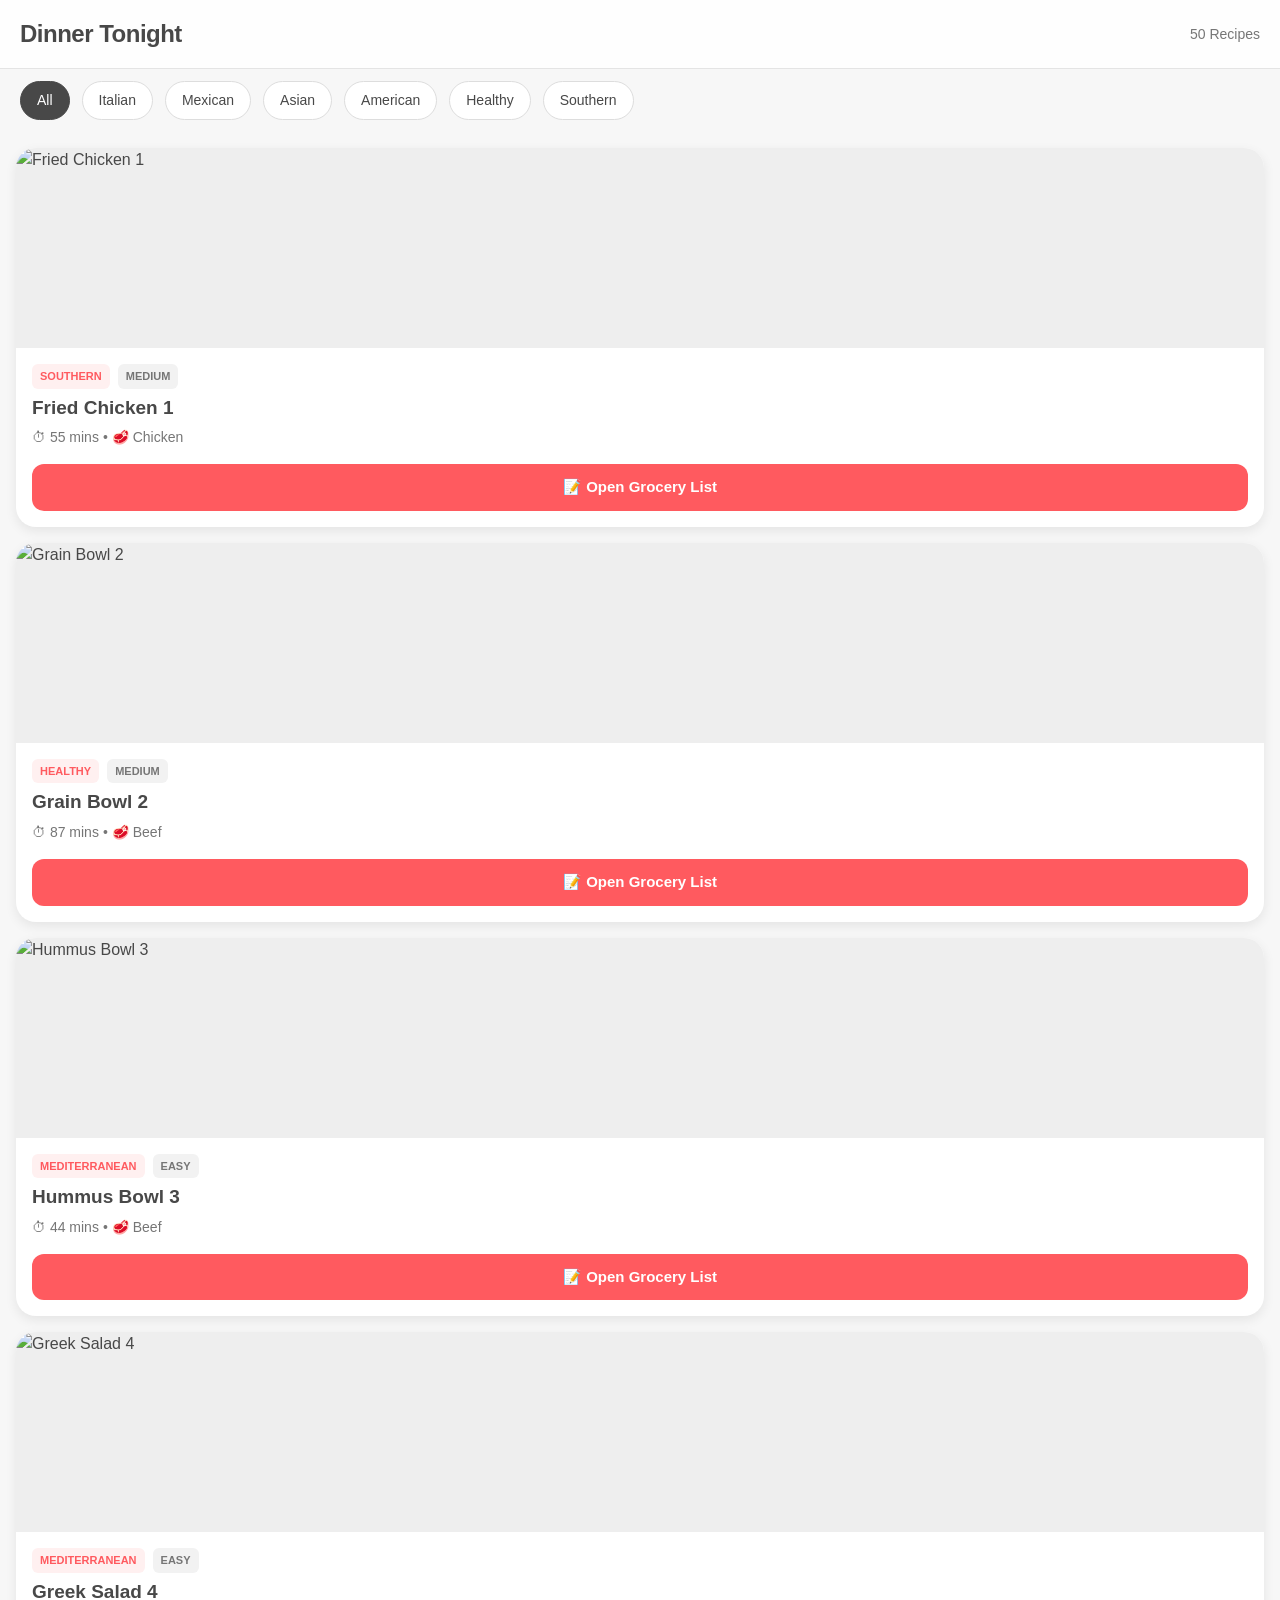
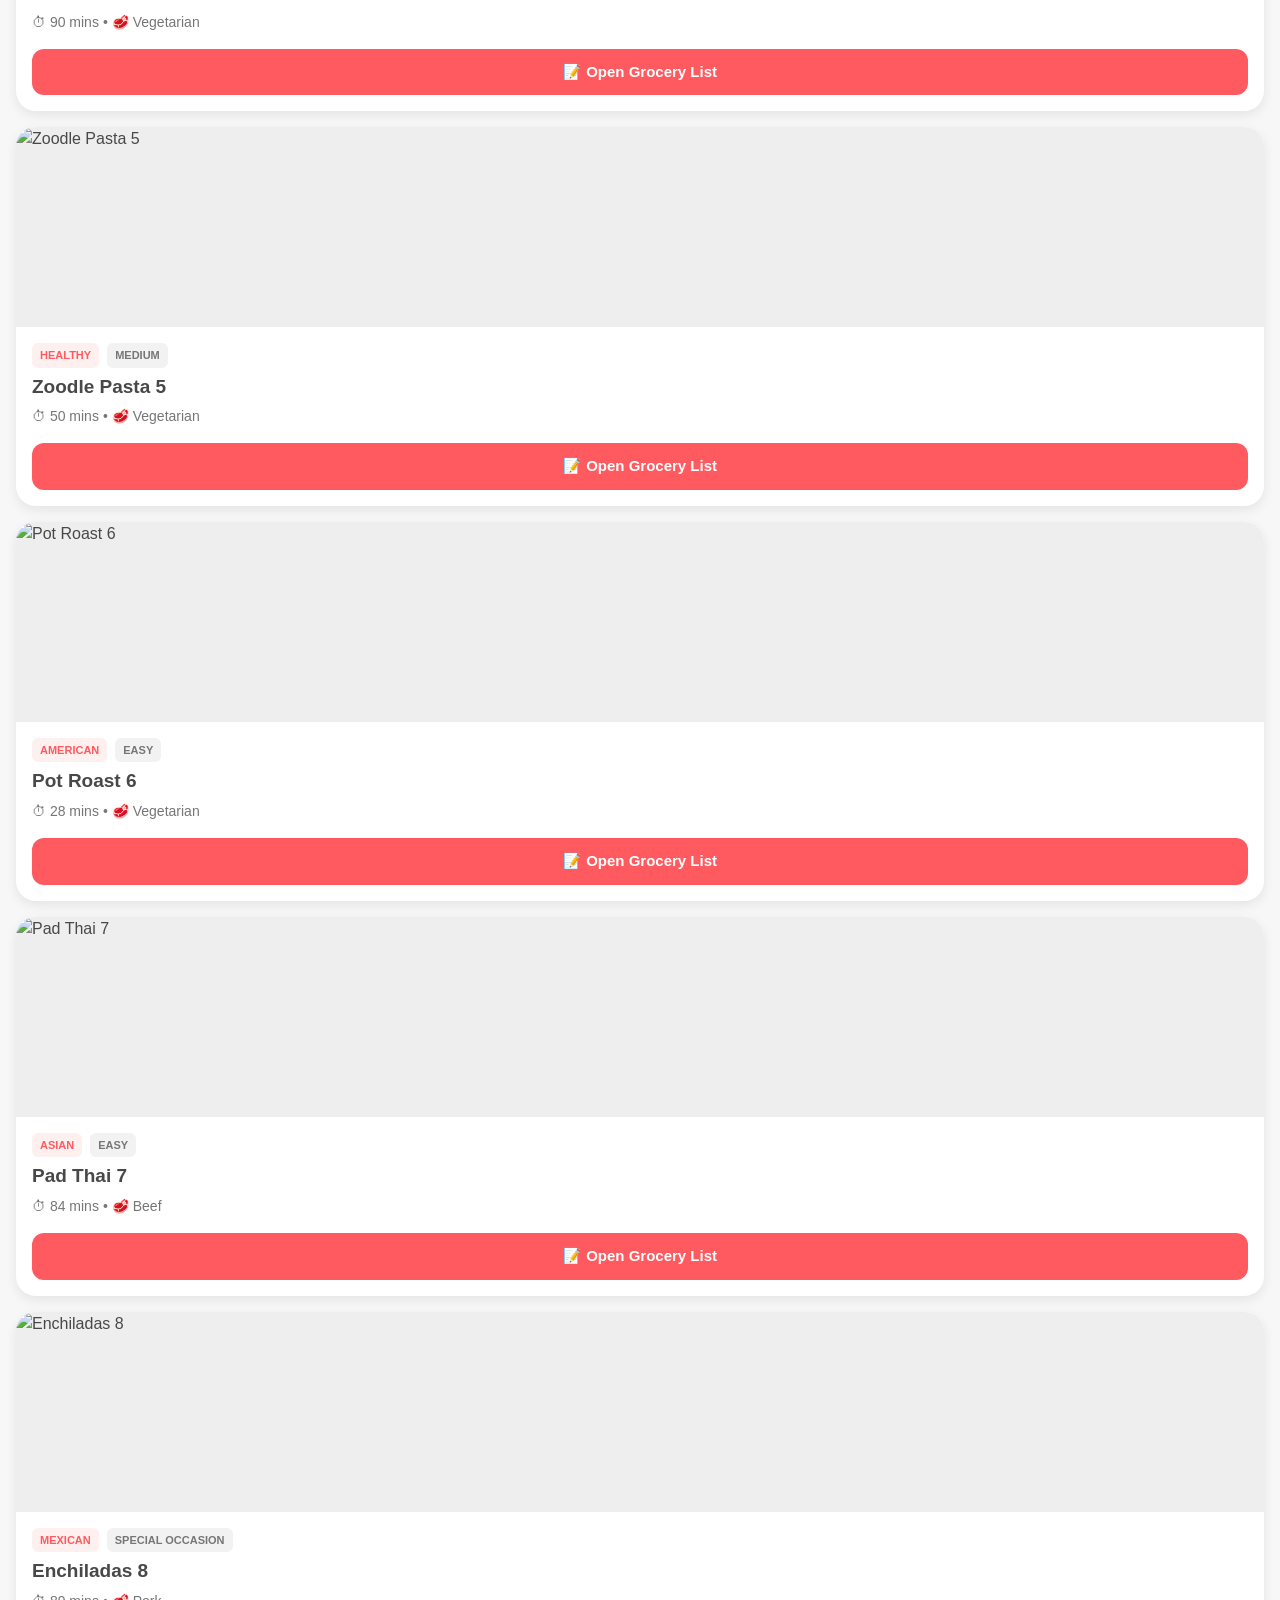
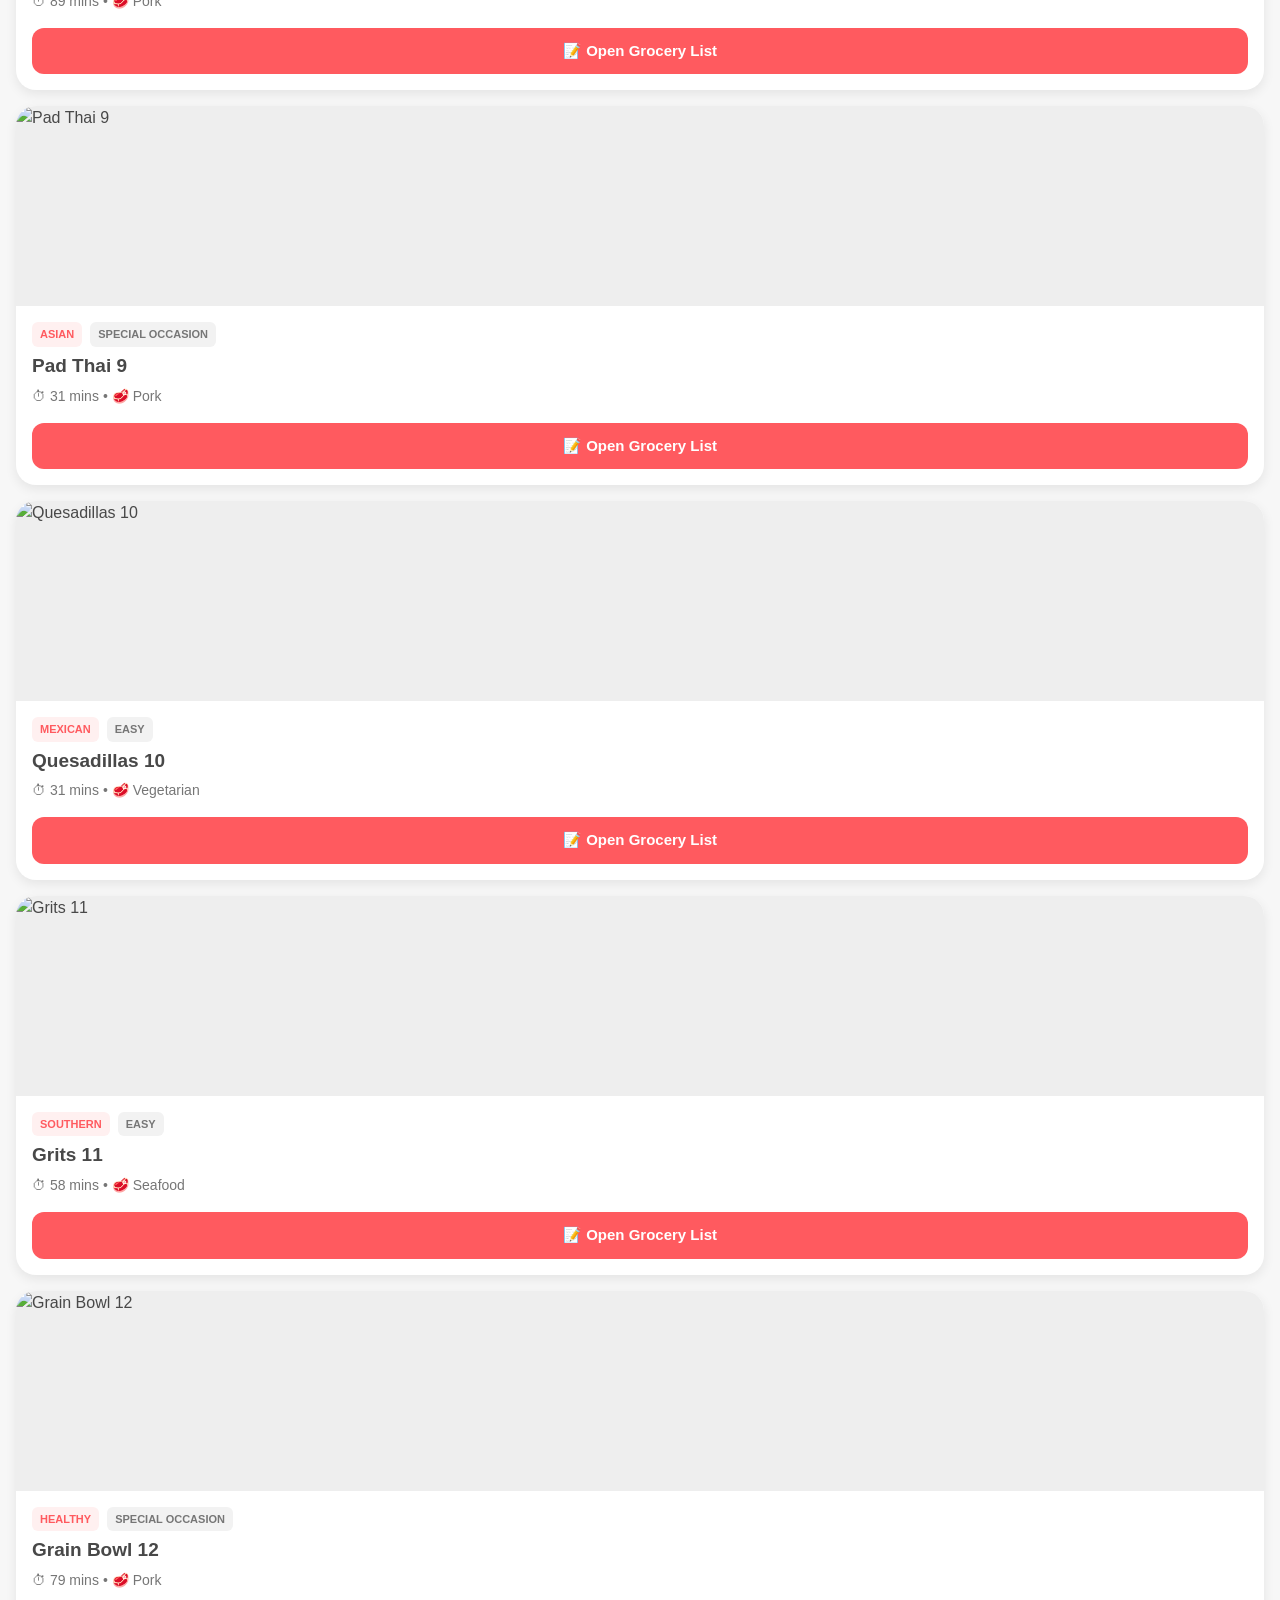
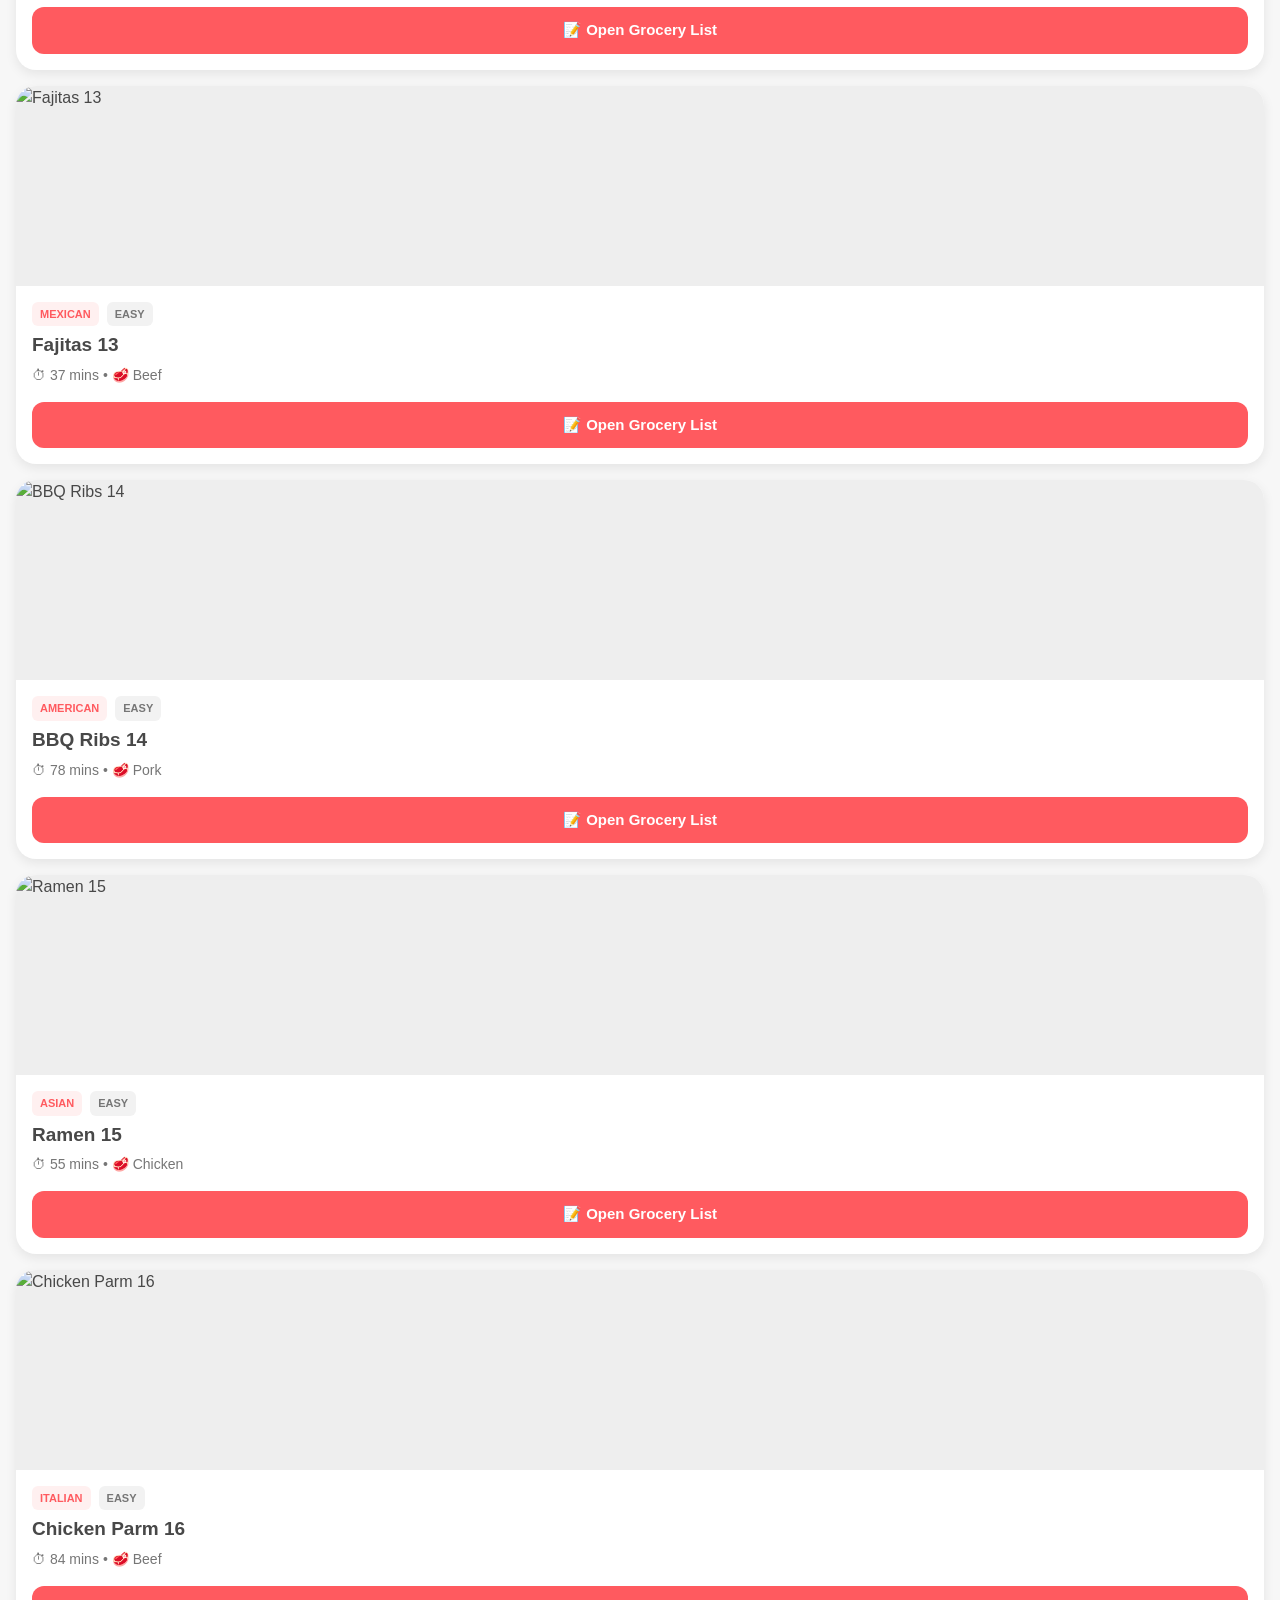
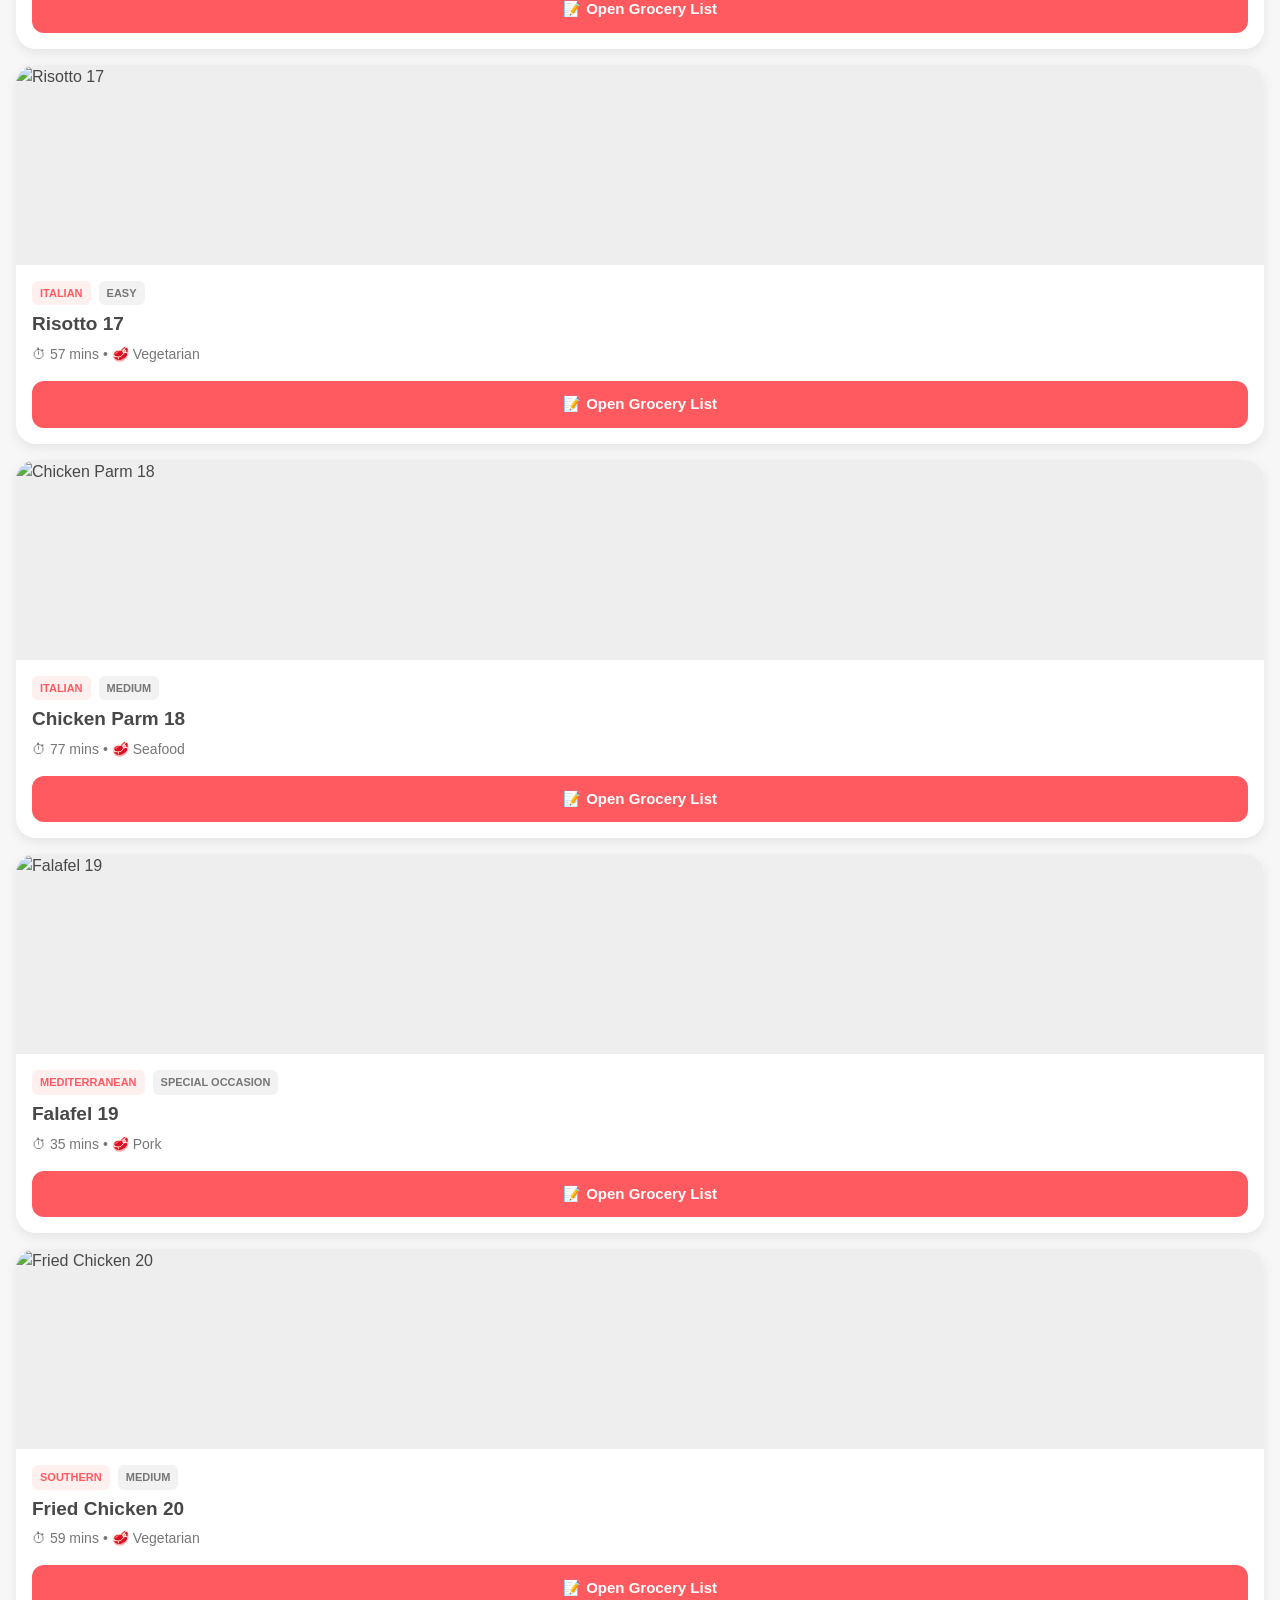
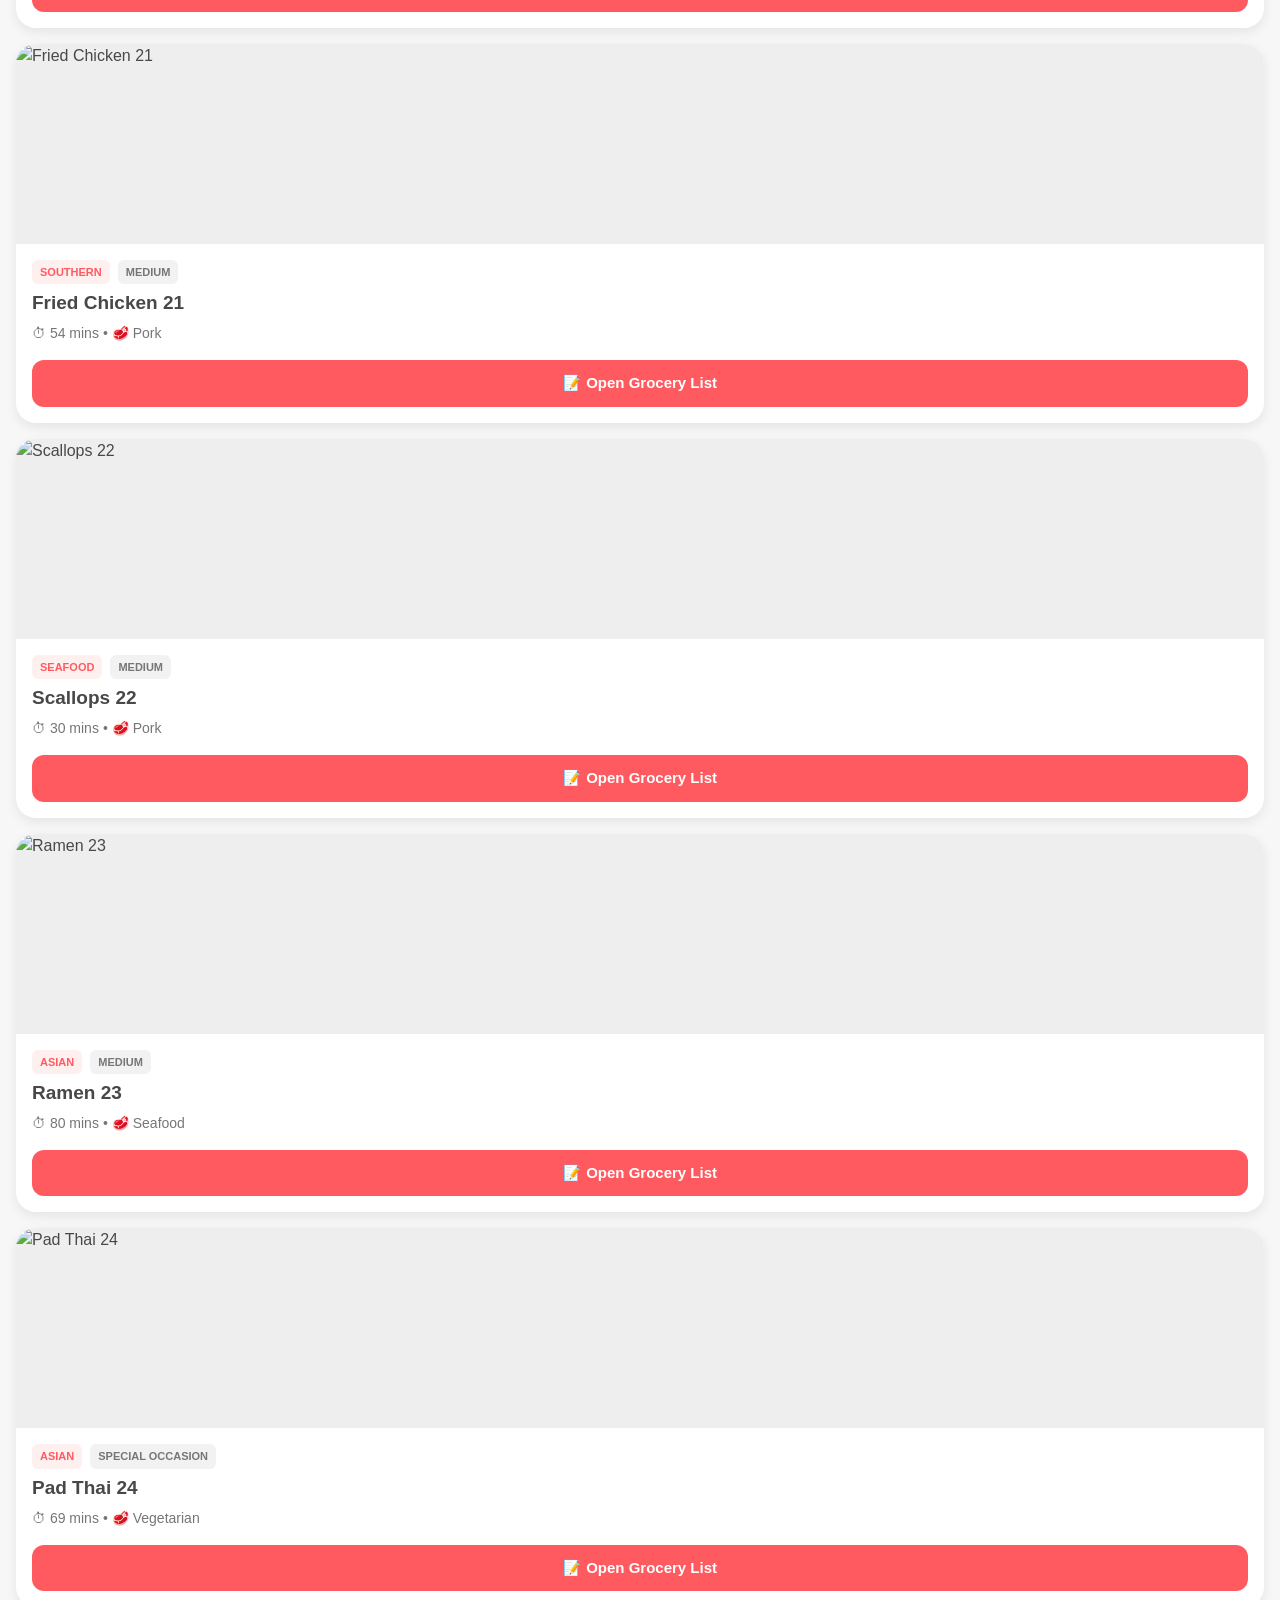
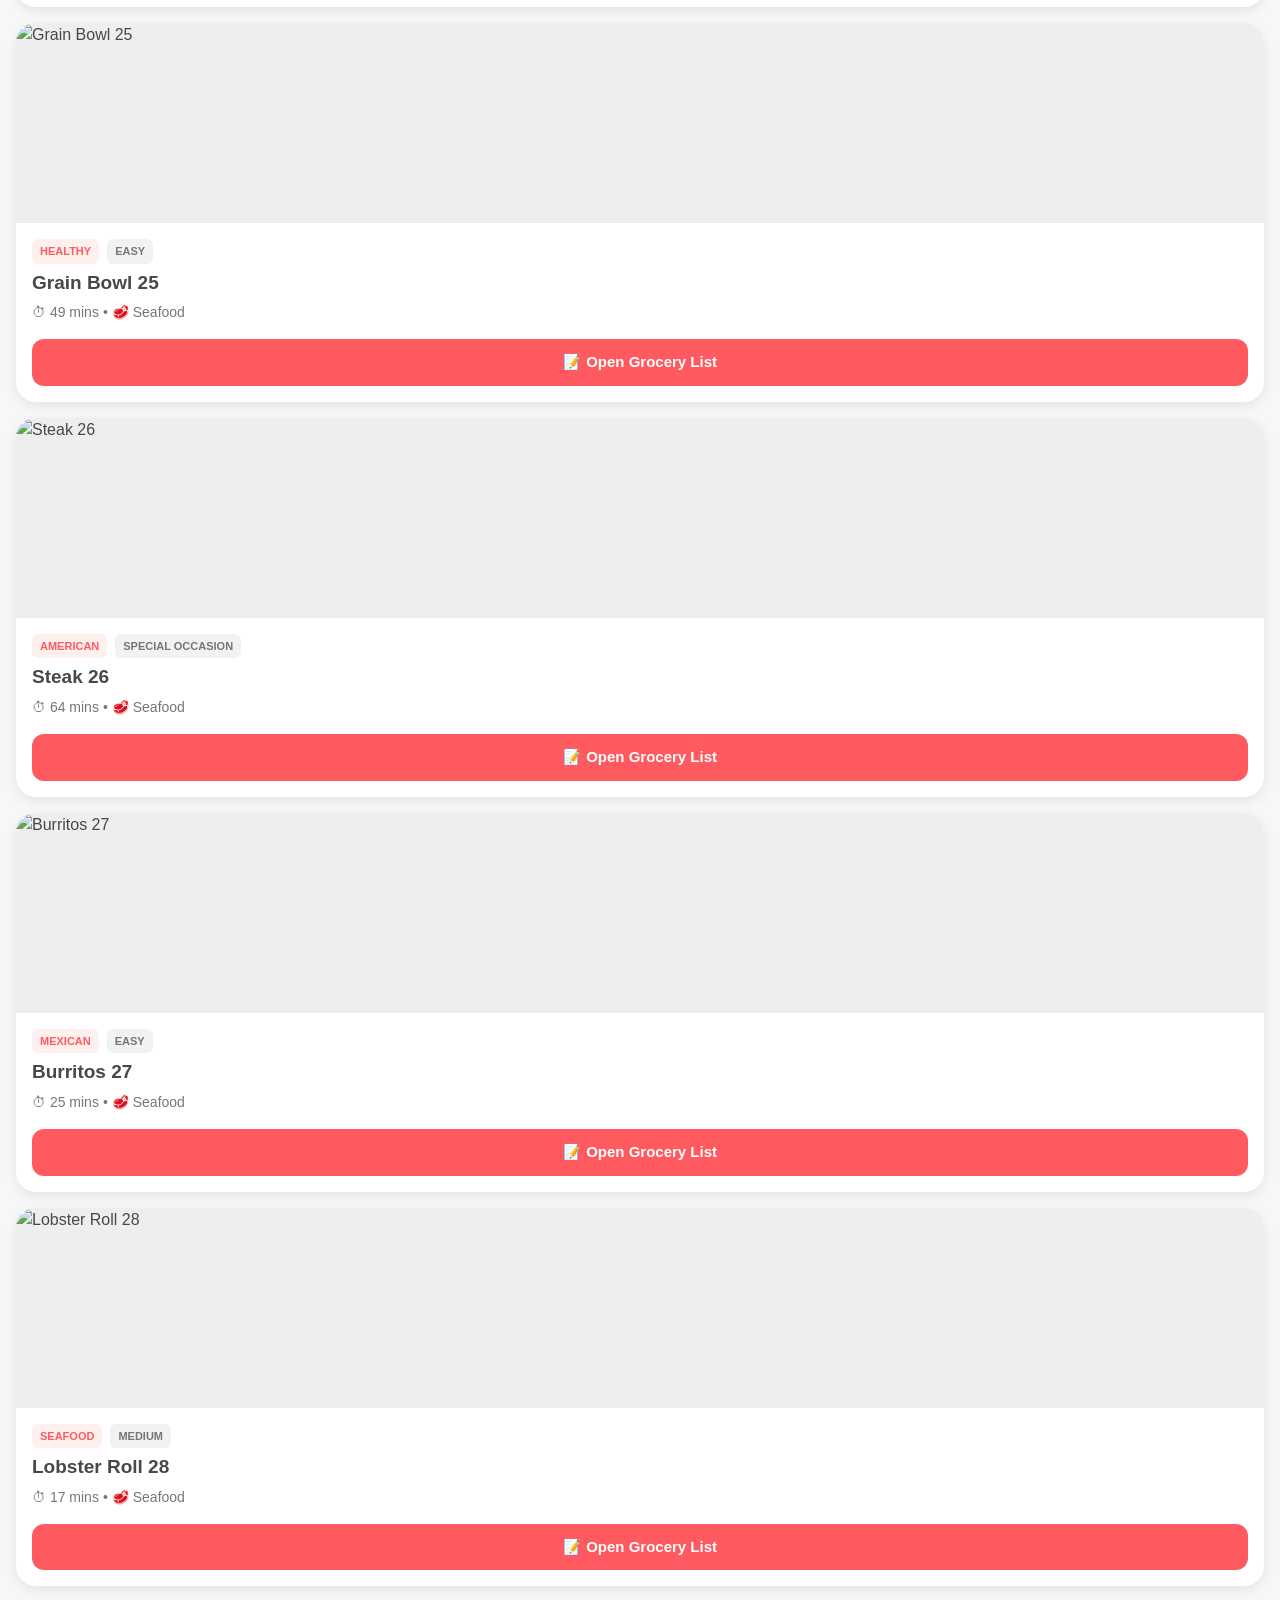
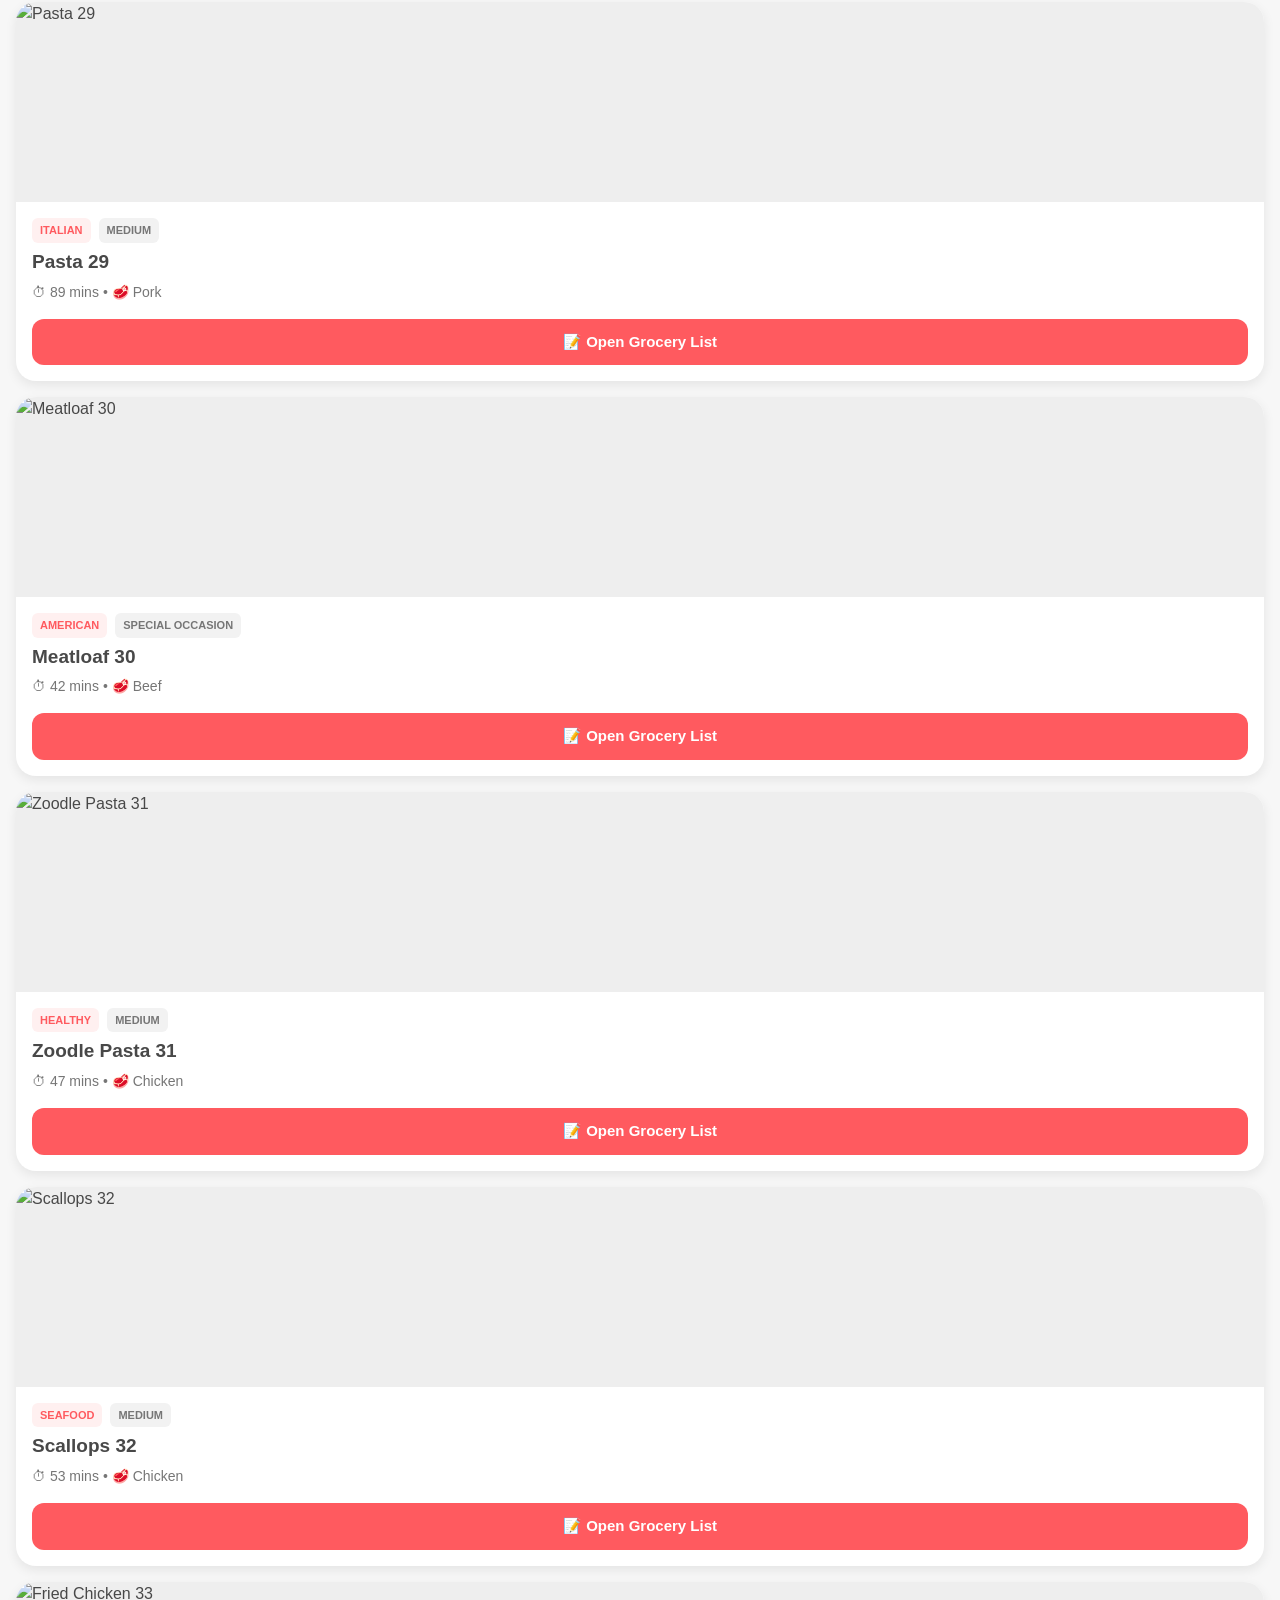
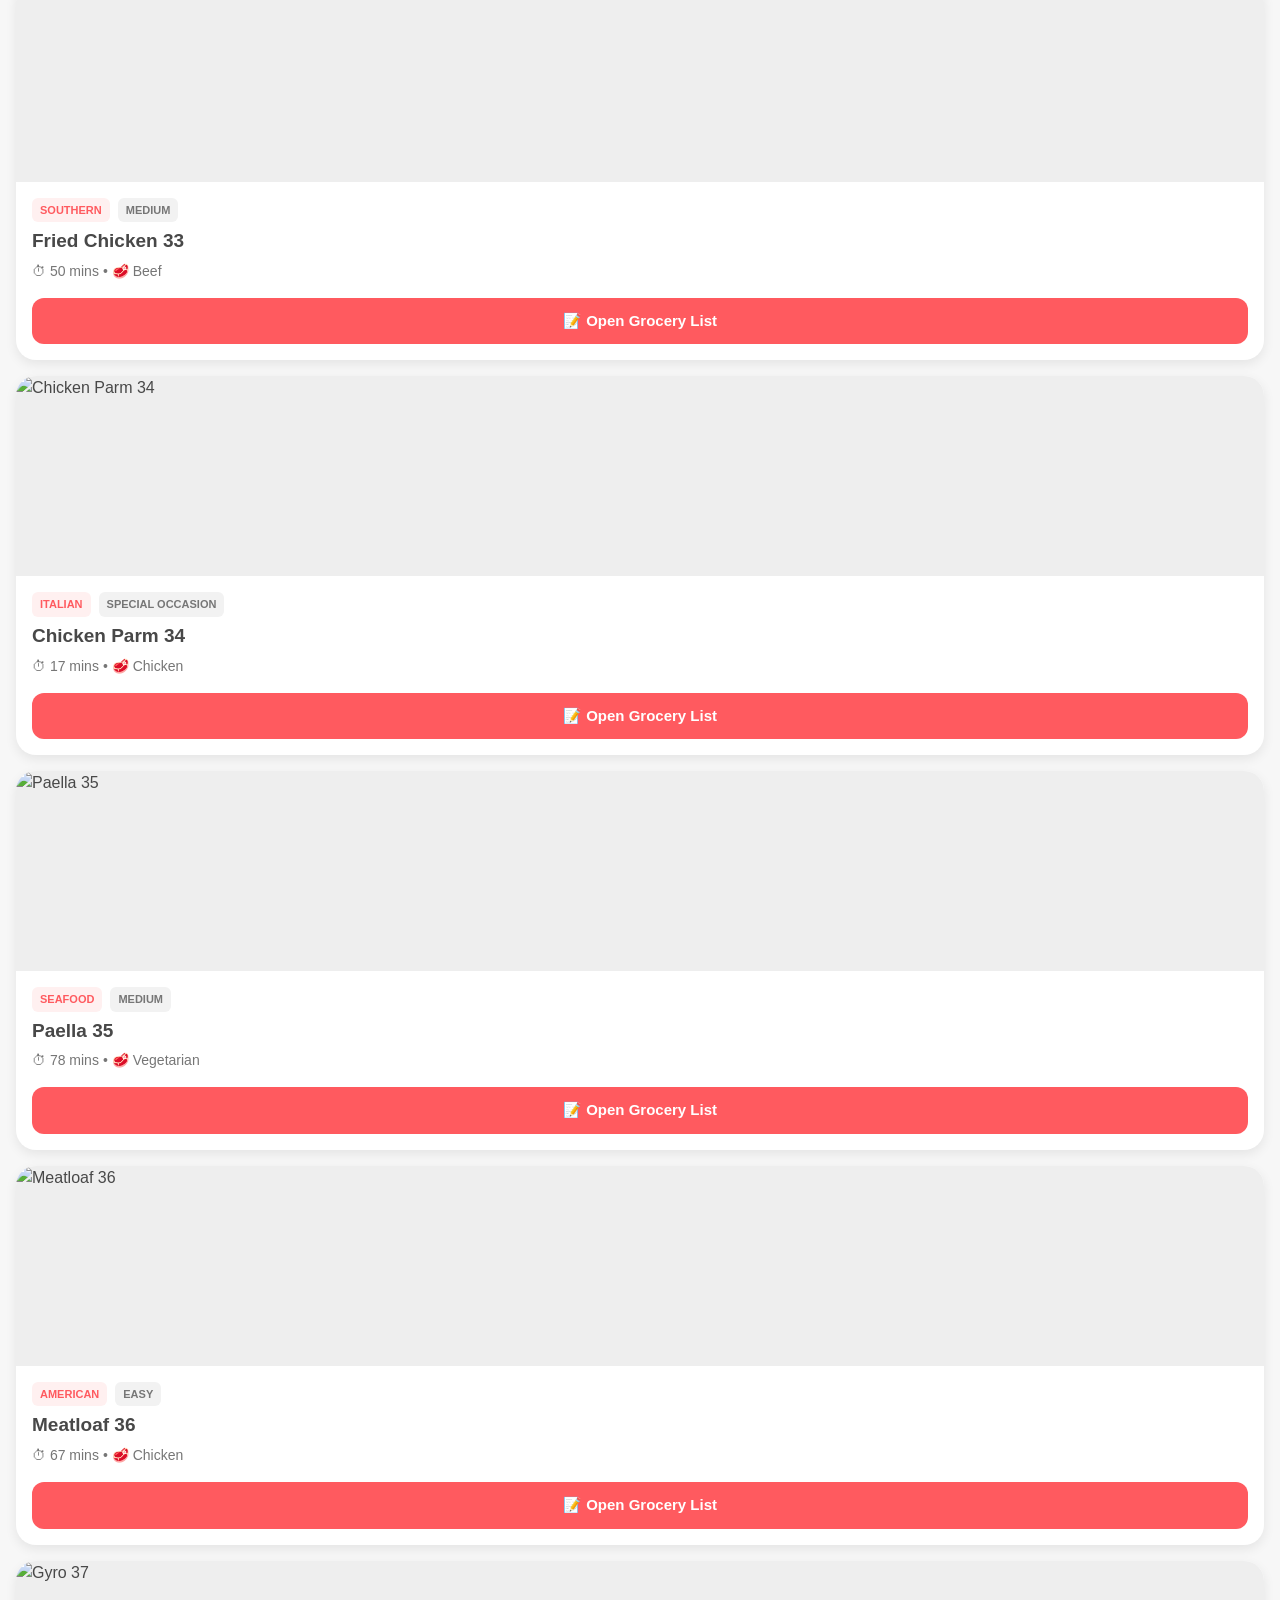
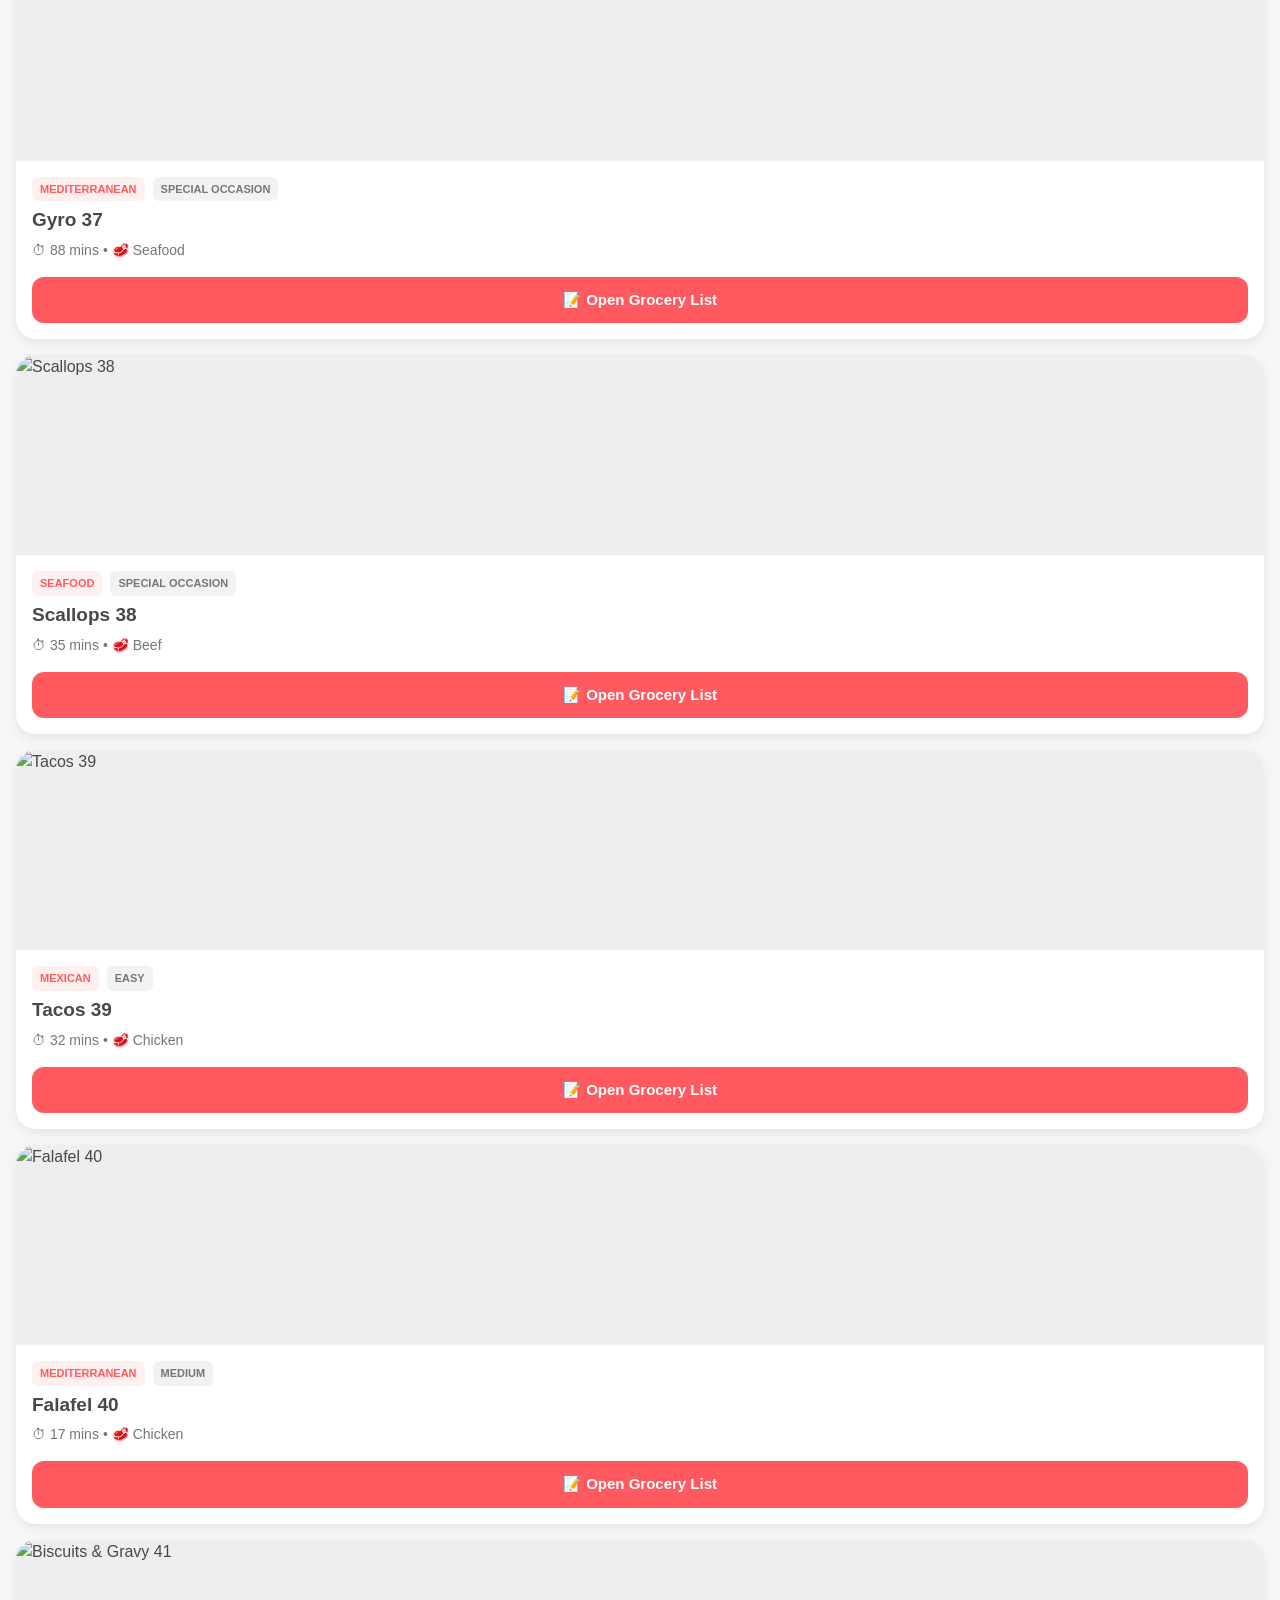
==== index.html @ 52ecc852 "Move web app files to root for GitHub Pages and fix fetch path" ====
<!DOCTYPE html>
<html lang="en">
<head>
    <meta charset="UTF-8">
    <meta name="viewport" content="width=device-width, initial-scale=1.0, maximum-scale=1.0, user-scalable=no, viewport-fit=cover">
    <title>Recipe1 | Pocket Kitchen</title>
    <link rel="stylesheet" href="style.css">
    <!-- iOS App Meta Tags -->
    <meta name="apple-mobile-web-app-capable" content="yes">
    <meta name="apple-mobile-web-app-status-bar-style" content="default">
    <meta name="apple-mobile-web-app-title" content="Recipe1">
</head>
<body>
    <header>
        <h1>Dinner Tonight</h1>
        <div id="item-count" style="font-size: 14px; color: var(--text-light);">50 Recipes</div>
    </header>

    <div class="filter-bar" id="filter-bar">
        <div class="chip active" onclick="filterCuisine('All')">All</div>
        <div class="chip" onclick="filterCuisine('Italian')">Italian</div>
        <div class="chip" onclick="filterCuisine('Mexican')">Mexican</div>
        <div class="chip" onclick="filterCuisine('Asian')">Asian</div>
        <div class="chip" onclick="filterCuisine('American')">American</div>
        <div class="chip" onclick="filterCuisine('Healthy')">Healthy</div>
        <div class="chip" onclick="filterCuisine('Southern')">Southern</div>
    </div>

    <main class="container">
        <div id="recipe-grid" class="recipe-grid">
            <!-- Recipes will be injected here -->
        </div>
    </main>

    <!-- Detailed View Modal -->
    <div id="recipe-modal" class="modal">
        <div class="modal-header">
            <button class="btn-close" onclick="closeModal()">✕</button>
            <span style="font-weight: 600;">Recipe Details</span>
            <div style="width: 32px;"></div>
        </div>
        <div class="modal-content" id="modal-content">
            <!-- Full recipe details here -->
        </div>
    </div>

    <script src="app.js"></script>
</body>
</html>
---- style.css ----
:root {
    --primary: #FF5A5F;
    --primary-dark: #FF4449;
    --bg: #F7F7F7;
    --card-bg: #FFFFFF;
    --text: #484848;
    --text-light: #767676;
    --shadow: 0 4px 12px rgba(0,0,0,0.08);
    --safe-area-top: env(safe-area-inset-top);
    --safe-area-bottom: env(safe-area-inset-bottom);
}

* {
    box-sizing: border-box;
    -webkit-tap-highlight-color: transparent;
}

body {
    font-family: -apple-system, BlinkMacSystemFont, "Segoe UI", Roboto, Helvetica, Arial, sans-serif;
    background-color: var(--bg);
    color: var(--text);
    margin: 0;
    padding: 0;
    line-height: 1.5;
    -webkit-font-smoothing: antialiased;
}

header {
    background: rgba(255, 255, 255, 0.85);
    backdrop-filter: blur(20px);
    -webkit-backdrop-filter: blur(20px);
    position: sticky;
    top: 0;
    z-index: 100;
    padding: calc(var(--safe-area-top) + 16px) 20px 16px;
    border-bottom: 0.5px solid rgba(0,0,0,0.1);
    display: flex;
    justify-content: space-between;
    align-items: center;
}

h1 {
    font-size: 24px;
    font-weight: 700;
    margin: 0;
    letter-spacing: -0.5px;
}

.container {
    padding: 16px 16px calc(var(--safe-area-bottom) + 80px);
}

.recipe-grid {
    display: grid;
    grid-template-columns: 1fr;
    gap: 16px;
}

.recipe-card {
    background: var(--card-bg);
    border-radius: 20px;
    overflow: hidden;
    box-shadow: var(--shadow);
    transition: transform 0.2s ease;
    display: flex;
    flex-direction: column;
}

.recipe-card:active {
    transform: scale(0.98);
}

.recipe-image {
    width: 100%;
    height: 200px;
    object-fit: cover;
    background: #eee;
}

.recipe-info {
    padding: 16px;
}

.recipe-tag-row {
    display: flex;
    gap: 8px;
    margin-bottom: 8px;
}

.tag {
    font-size: 11px;
    font-weight: 600;
    padding: 4px 8px;
    border-radius: 6px;
    text-transform: uppercase;
    background: #F2F2F2;
}

.cuisine-tag { color: #FF5A5F; background: #FFF0F0; }
.difficulty-tag { color: var(--text-light); }

.recipe-title {
    font-size: 19px;
    font-weight: 700;
    margin: 0 0 8px 0;
    line-height: 1.2;
}

.recipe-meta {
    font-size: 14px;
    color: var(--text-light);
    display: flex;
    align-items: center;
    gap: 4px;
}

.btn-grocery {
    margin-top: 16px;
    background: var(--primary);
    color: white;
    border: none;
    padding: 12px;
    border-radius: 12px;
    font-weight: 600;
    font-size: 15px;
    width: 100%;
    display: flex;
    align-items: center;
    justify-content: center;
    gap: 8px;
    cursor: pointer;
    text-decoration: none;
}

.btn-grocery:active {
    background: var(--primary-dark);
}

/* Modal Styling */
.modal {
    position: fixed;
    top: 0; left: 0; right: 0; bottom: 0;
    background: white;
    z-index: 1000;
    display: none;
    overflow-y: auto;
    padding-bottom: var(--safe-area-bottom);
}

.modal.active { display: block; }

.modal-header {
    position: sticky;
    top: 0;
    padding: calc(var(--safe-area-top) + 12px) 20px 12px;
    background: rgba(255,255,255,0.9);
    backdrop-filter: blur(10px);
    display: flex;
    justify-content: space-between;
}

.btn-close {
    background: #eee;
    border-radius: 50%;
    width: 32px; height: 32px;
    display: flex; align-items: center; justify-content: center;
    border: none; font-weight: bold;
}

.modal-content { padding: 20px; }
.modal-title { font-size: 28px; font-weight: 800; margin-bottom: 12px; }

ul, ol { padding-left: 20px; margin-bottom: 24px; }
li { margin-bottom: 8px; }

/* Filter Bar */
.filter-bar {
    display: flex;
    overflow-x: auto;
    gap: 12px;
    padding: 12px 20px;
    background: var(--bg);
    scrollbar-width: none;
}
.filter-bar::-webkit-scrollbar { display: none; }
.chip {
    white-space: nowrap;
    padding: 8px 16px;
    background: white;
    border: 1px solid #ddd;
    border-radius: 20px;
    font-size: 14px;
    font-weight: 500;
}
.chip.active {
    background: var(--text);
    color: white;
    border-color: var(--text);
}
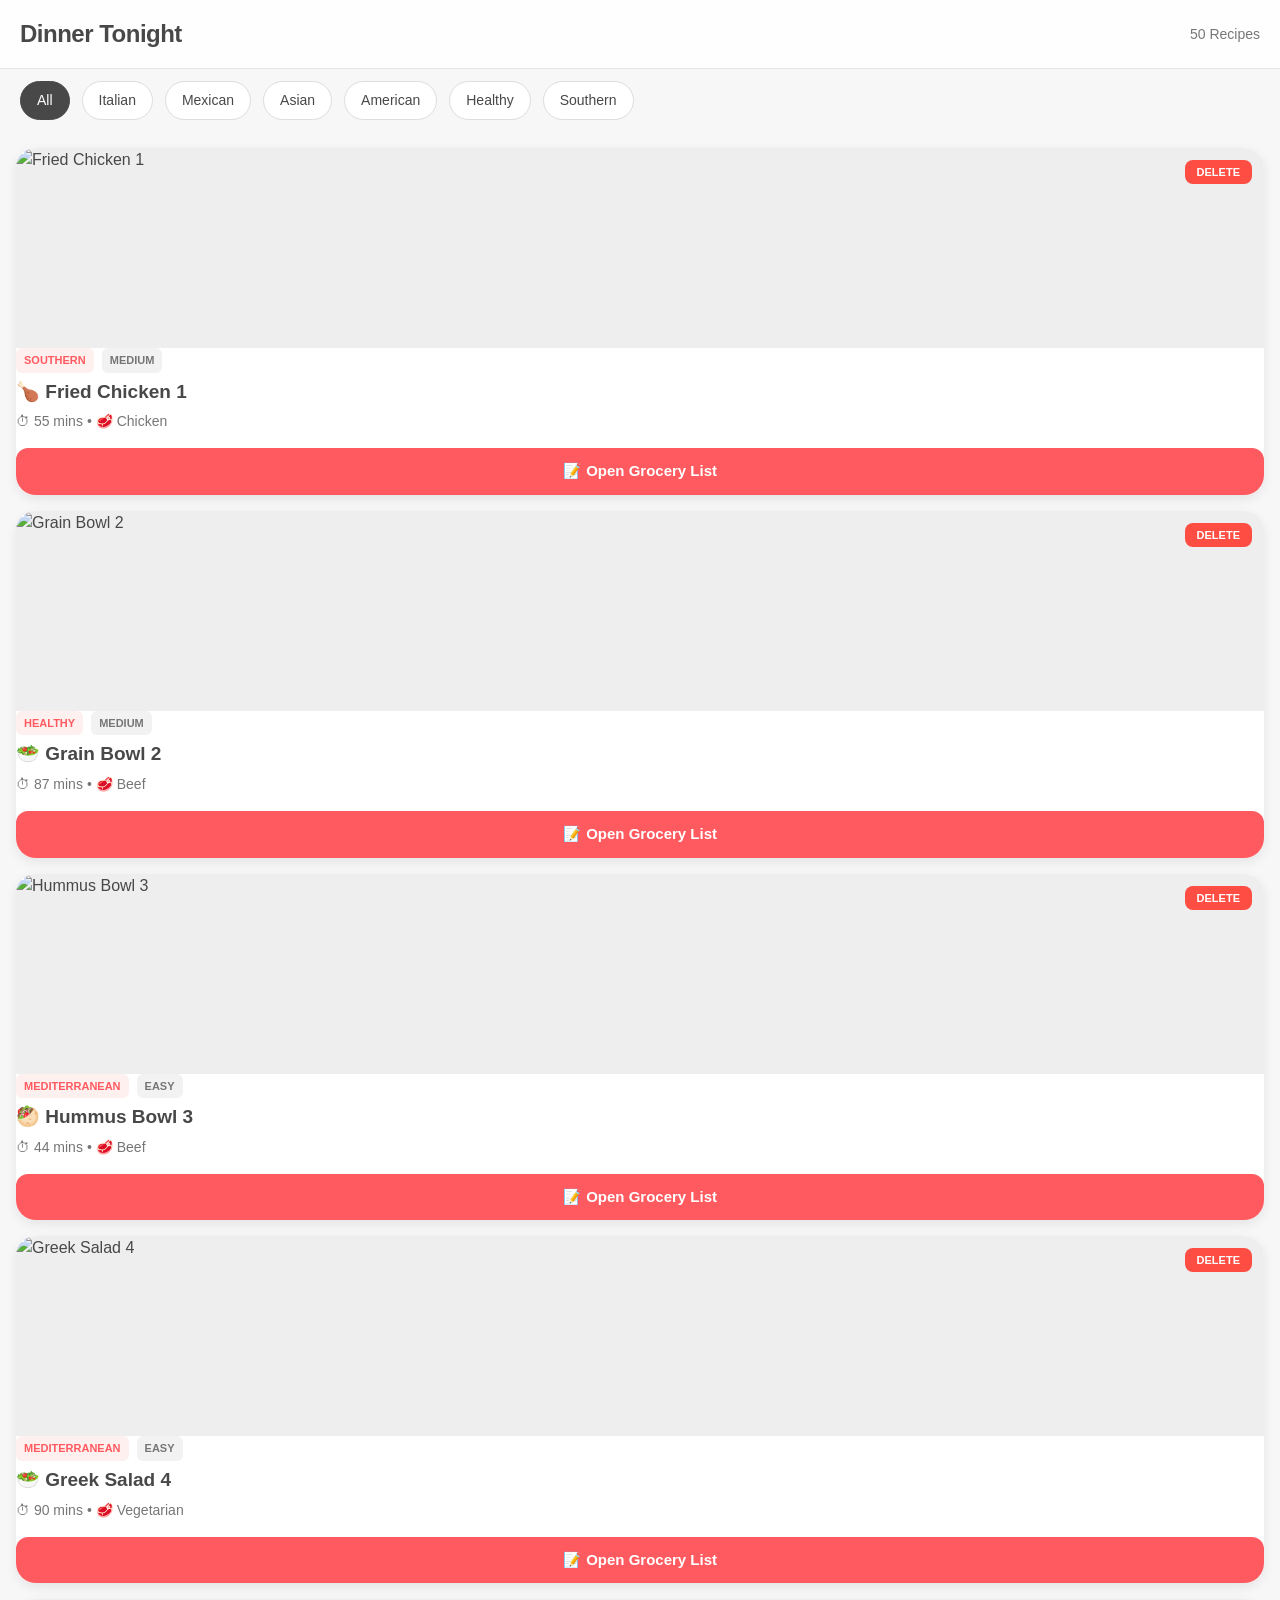
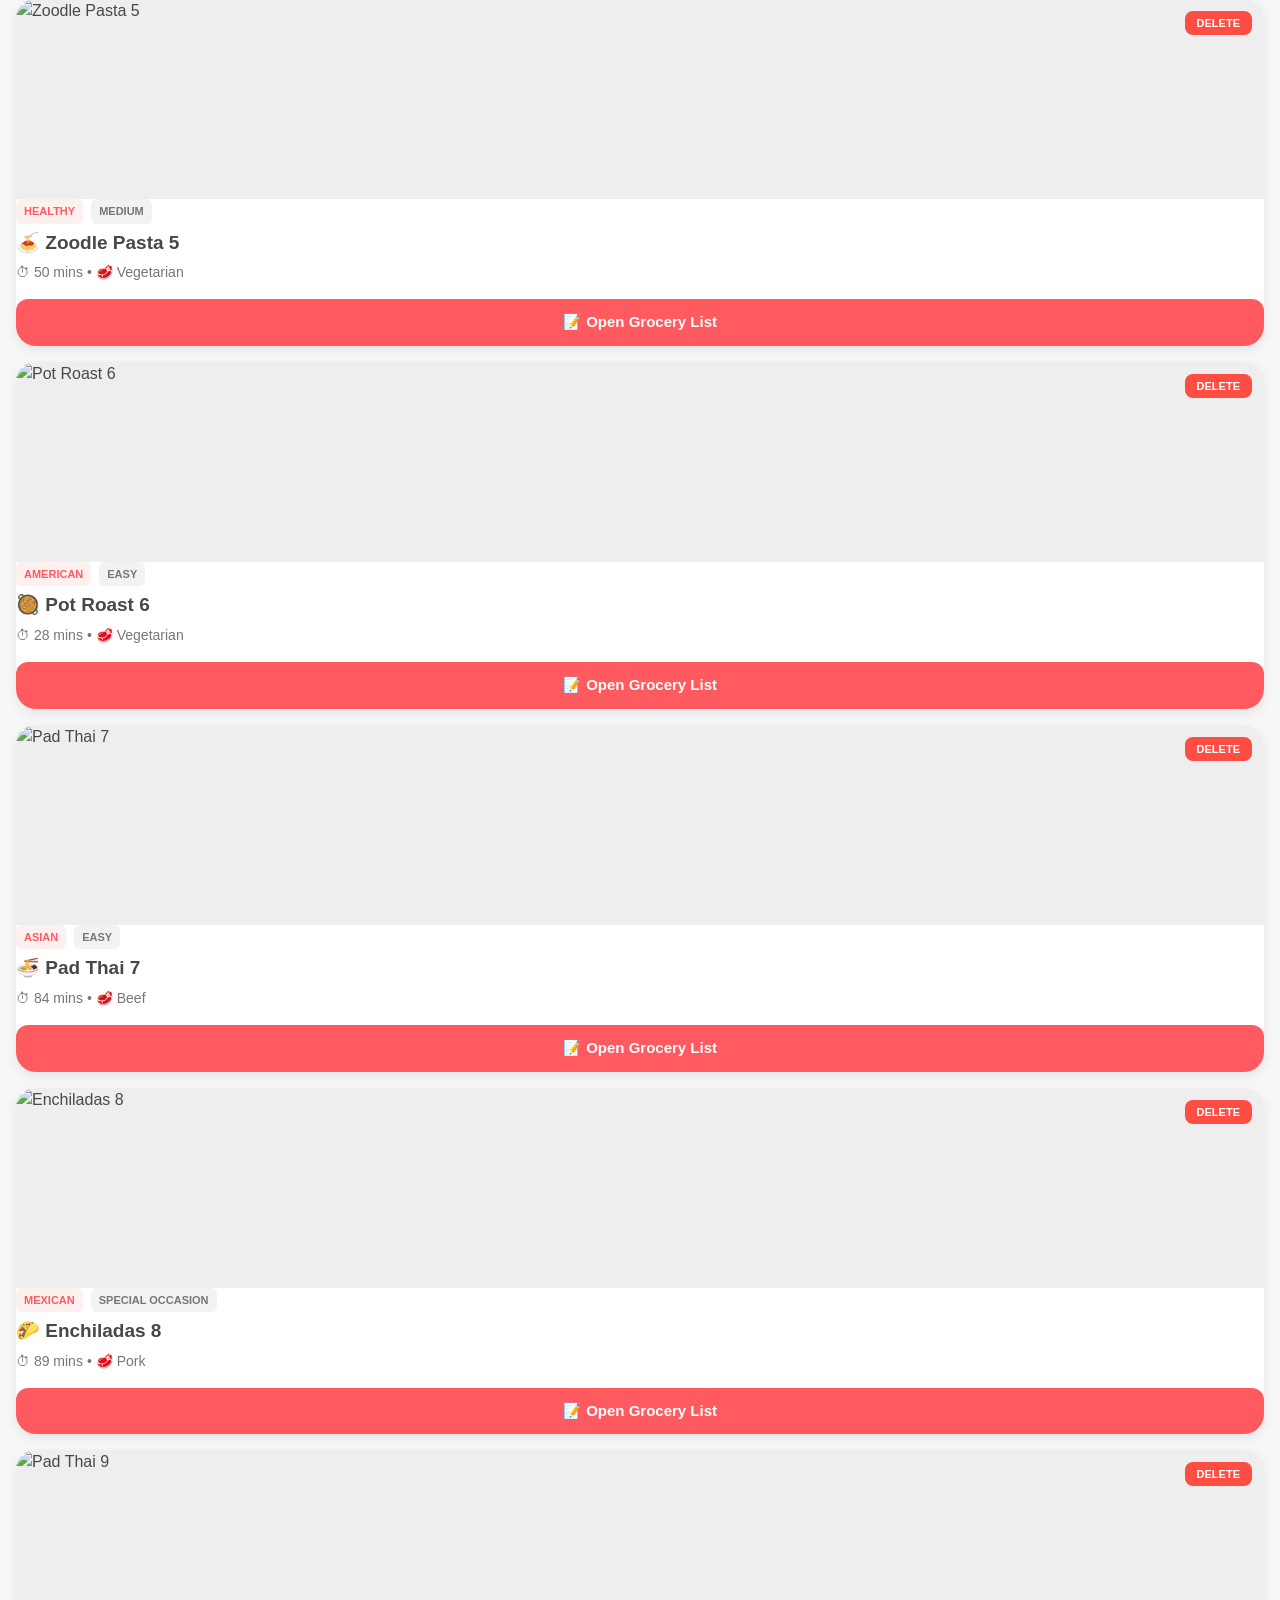
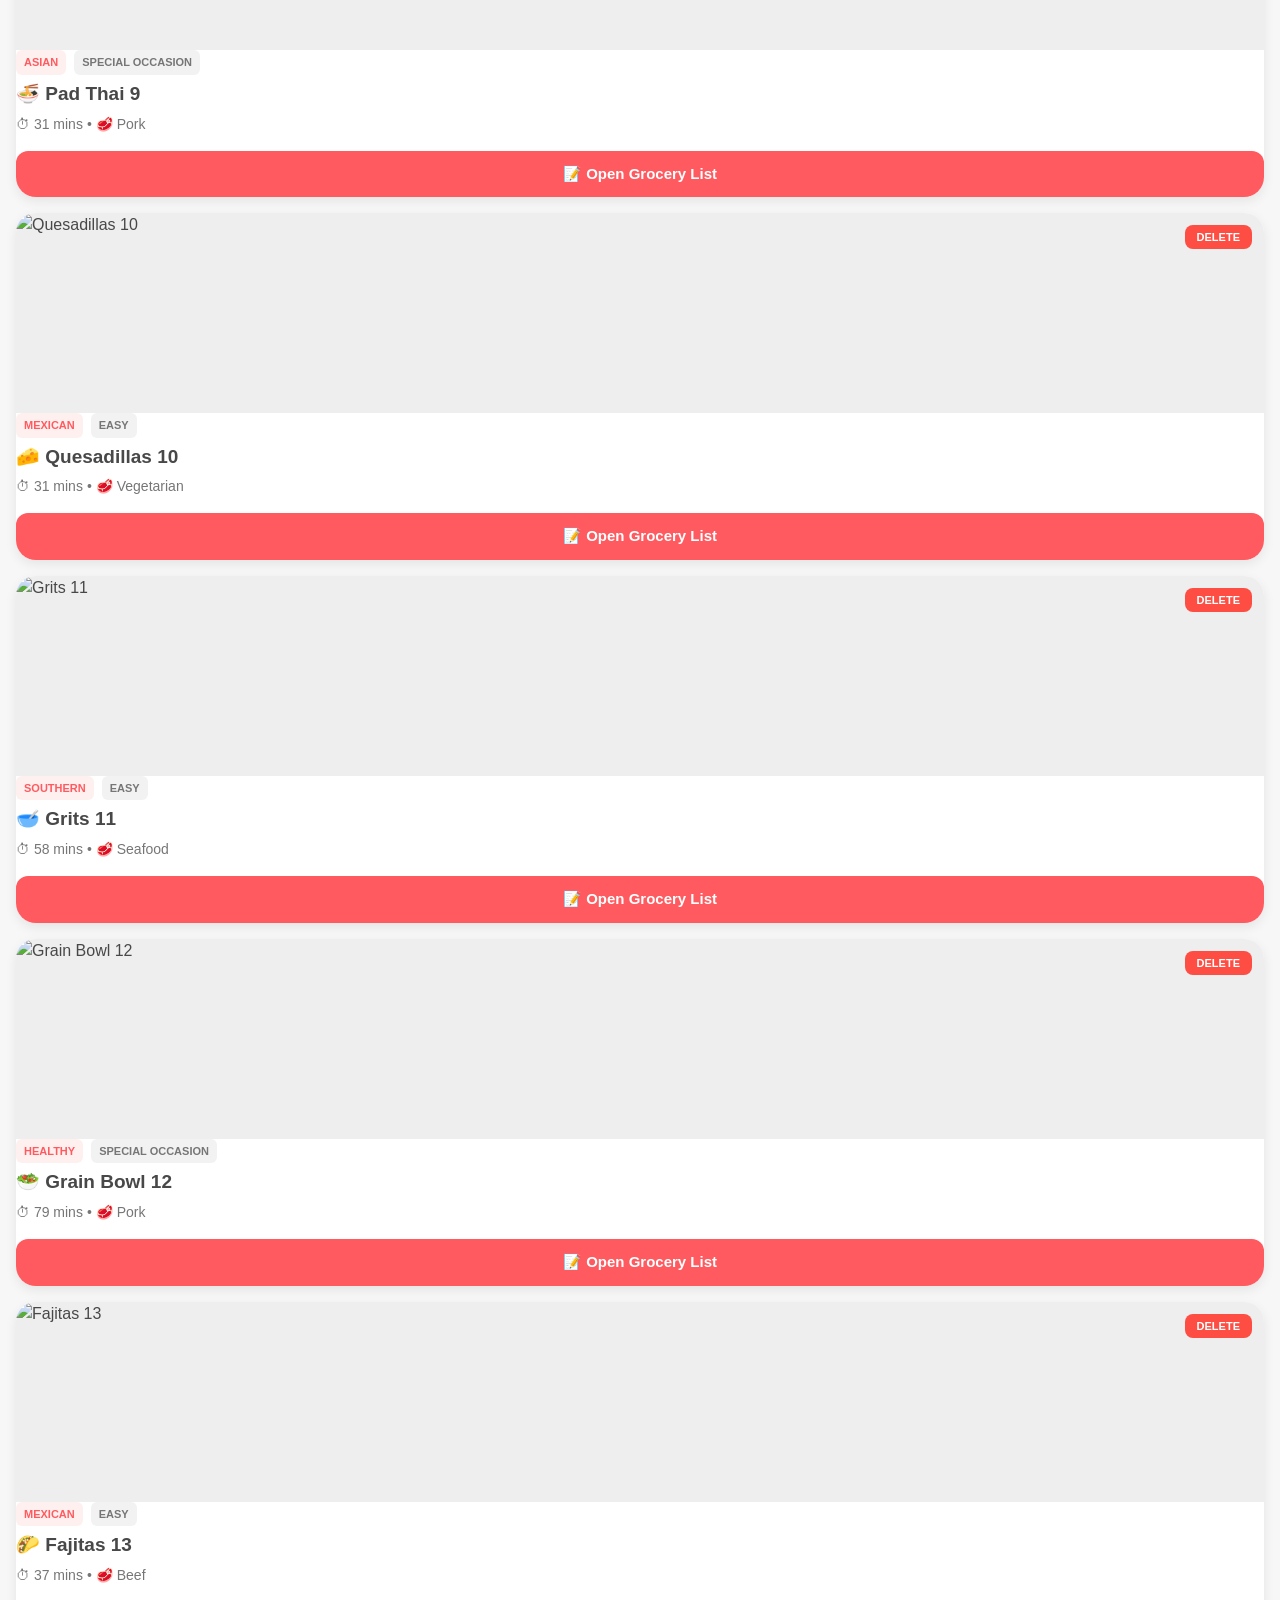
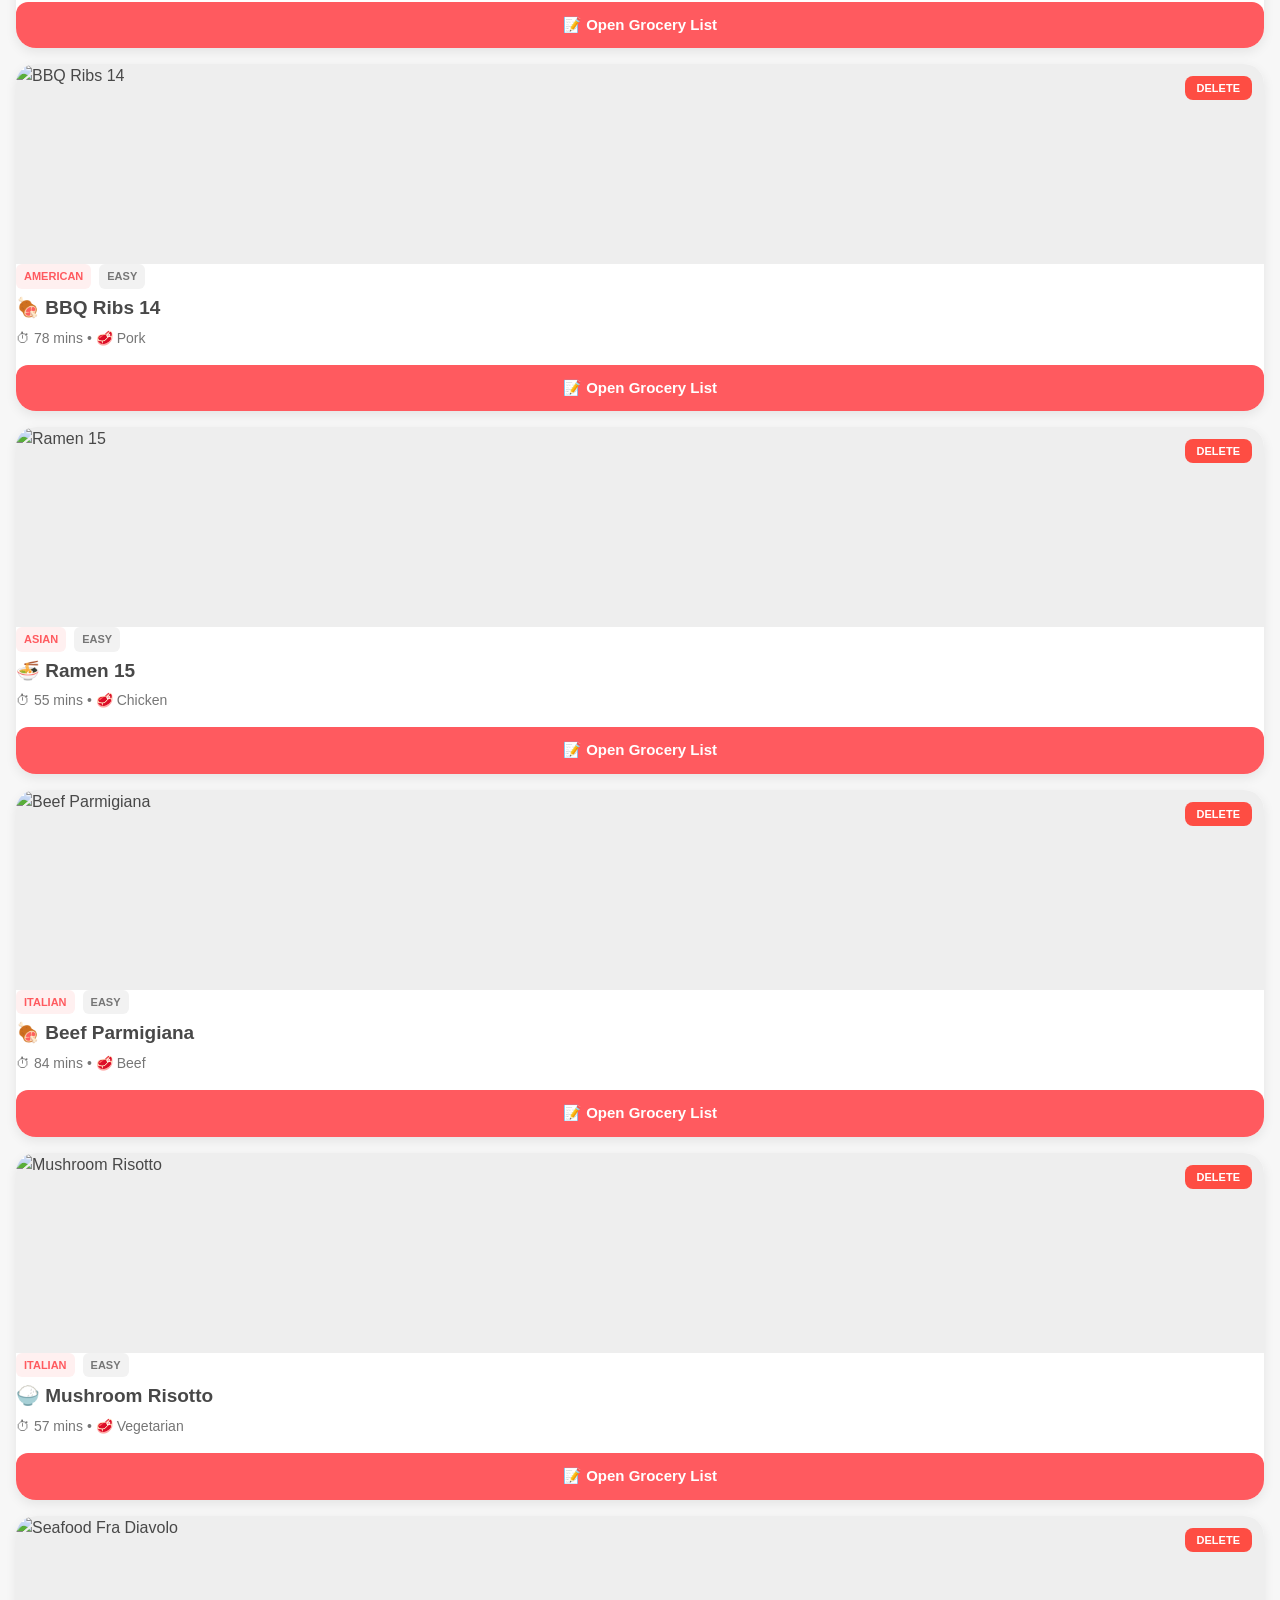
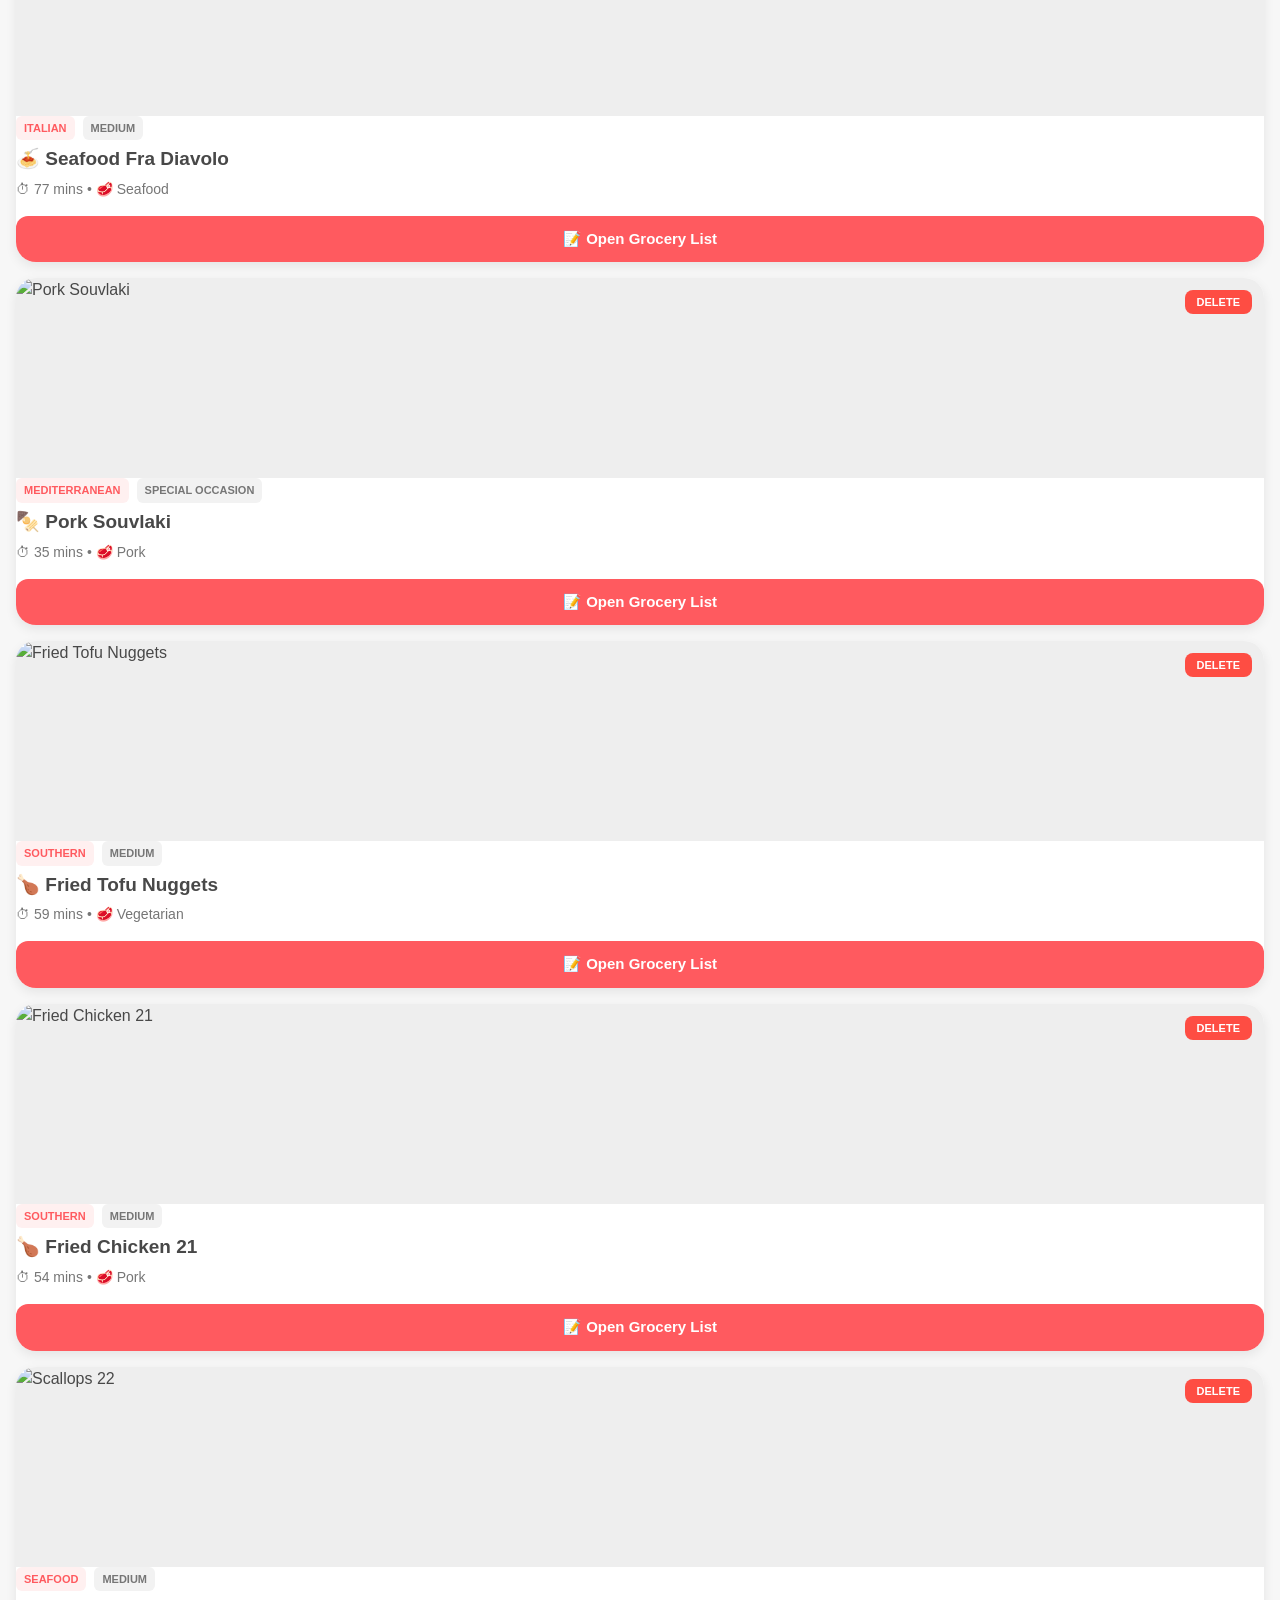
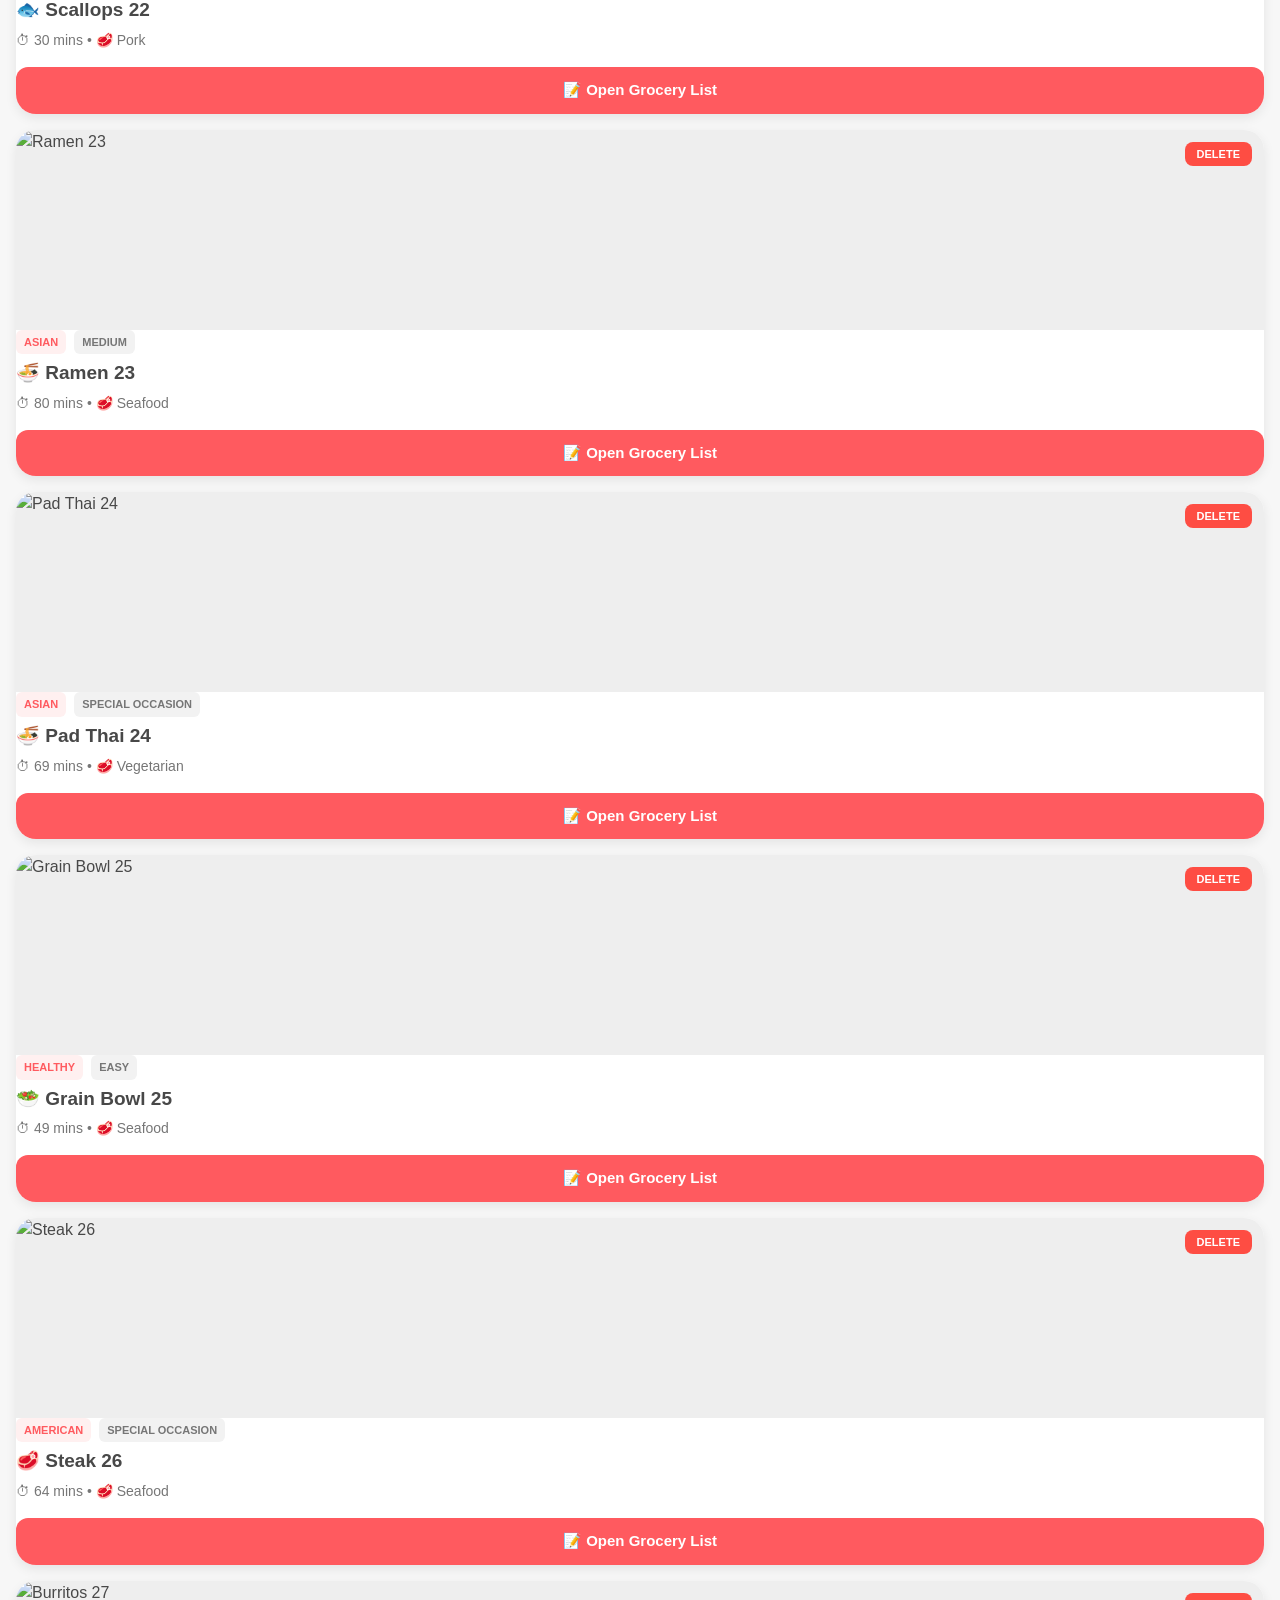
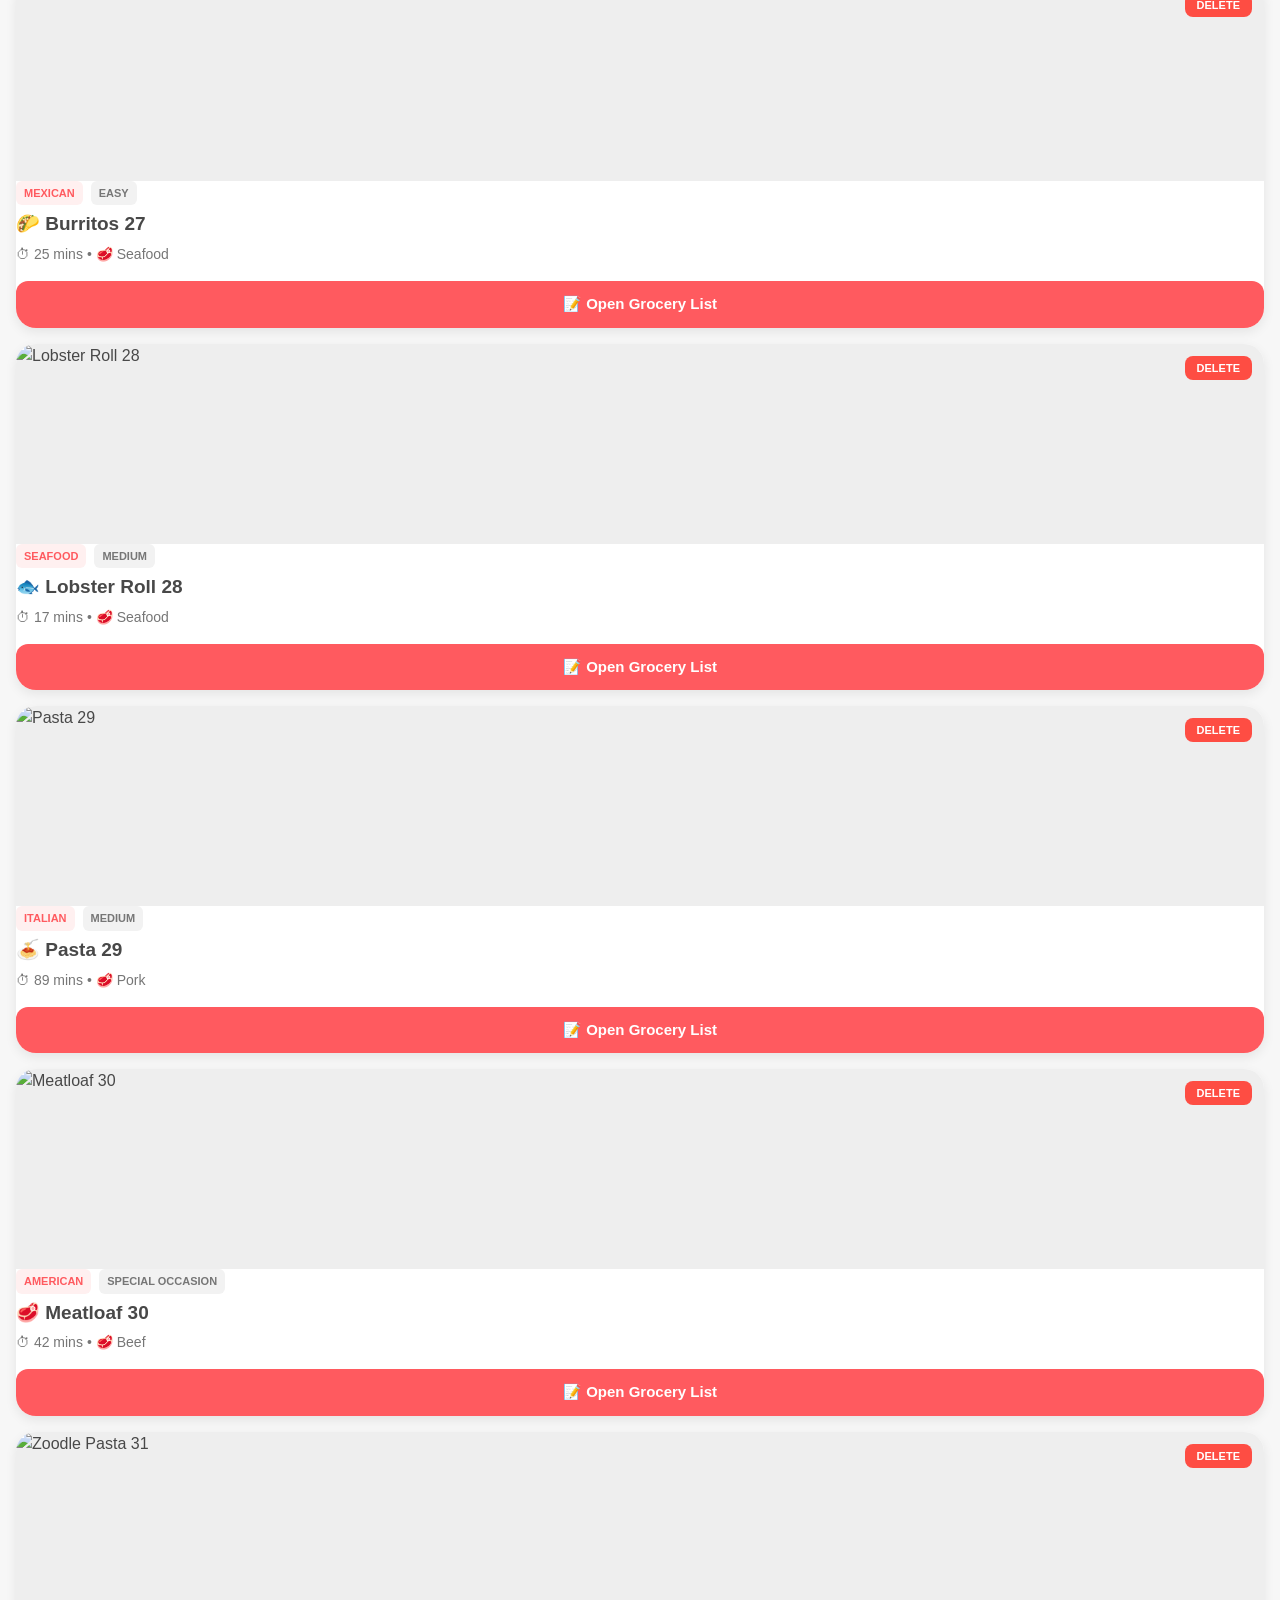
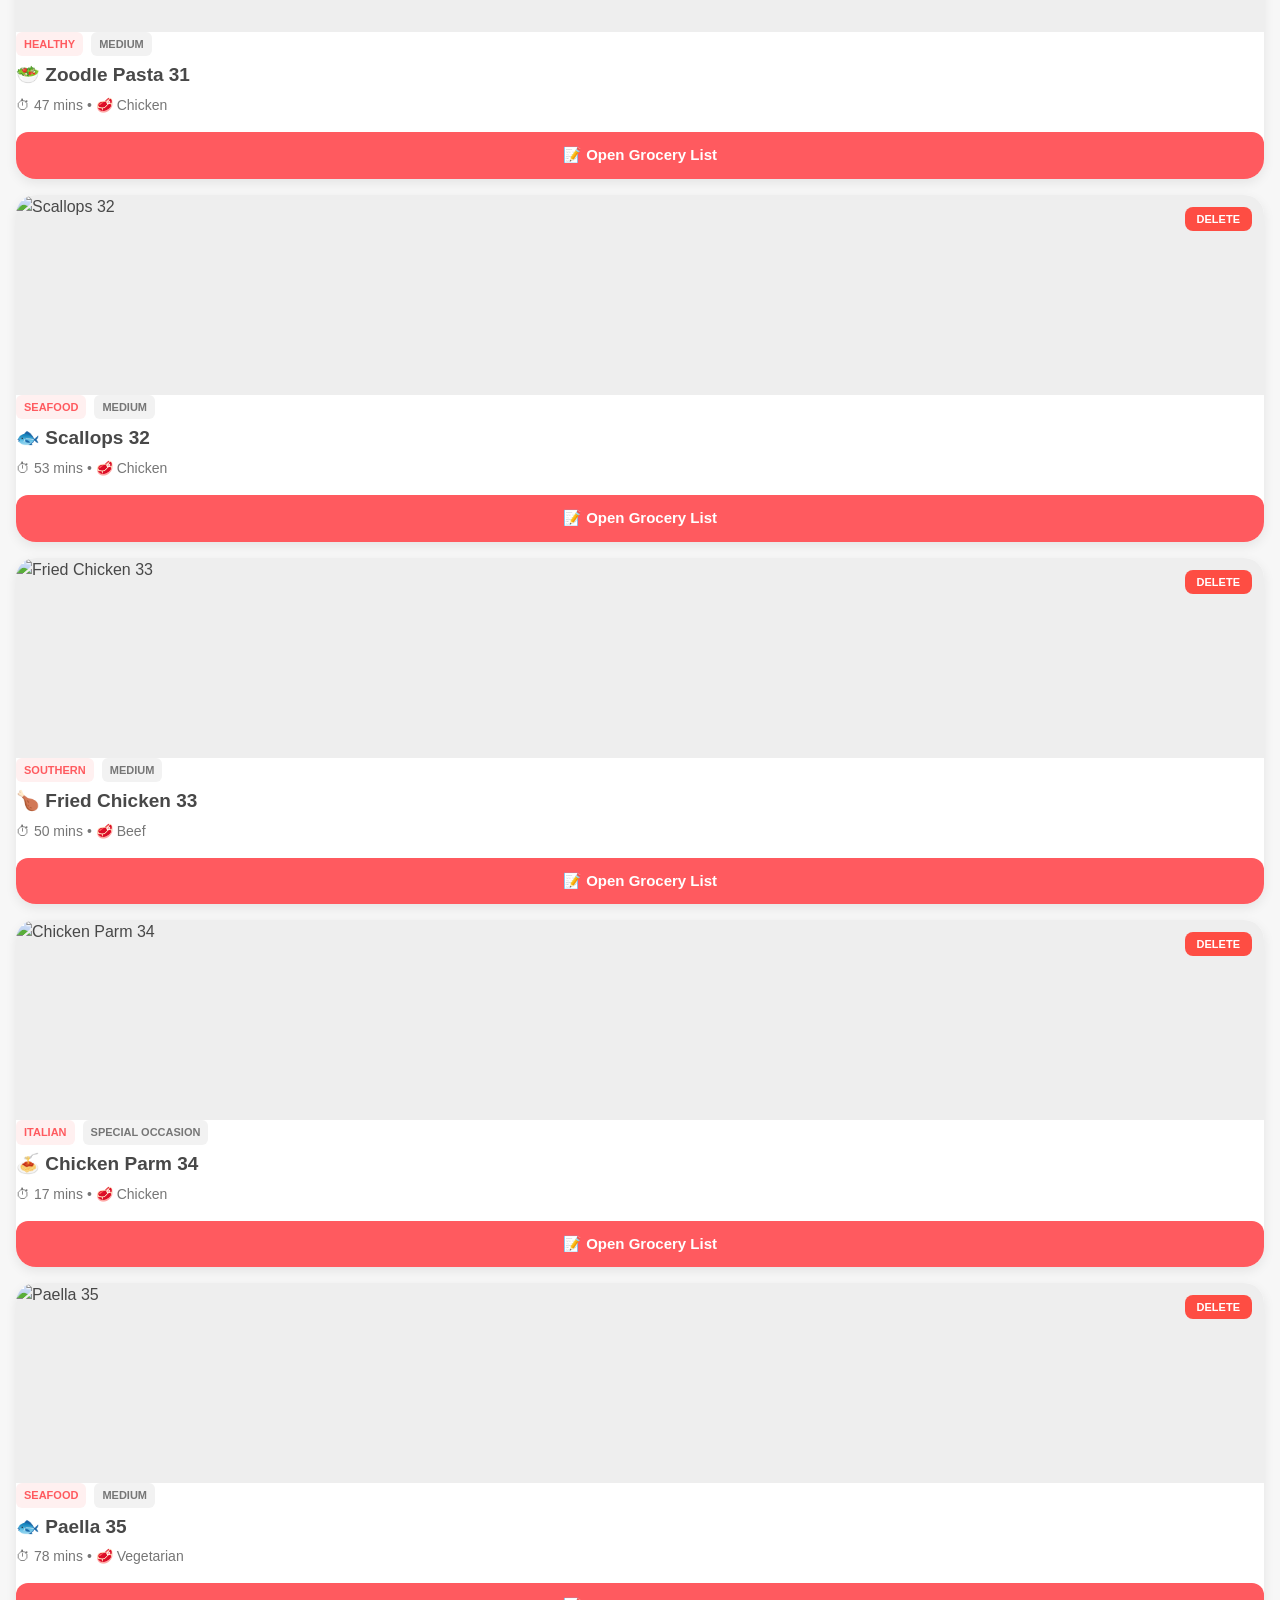
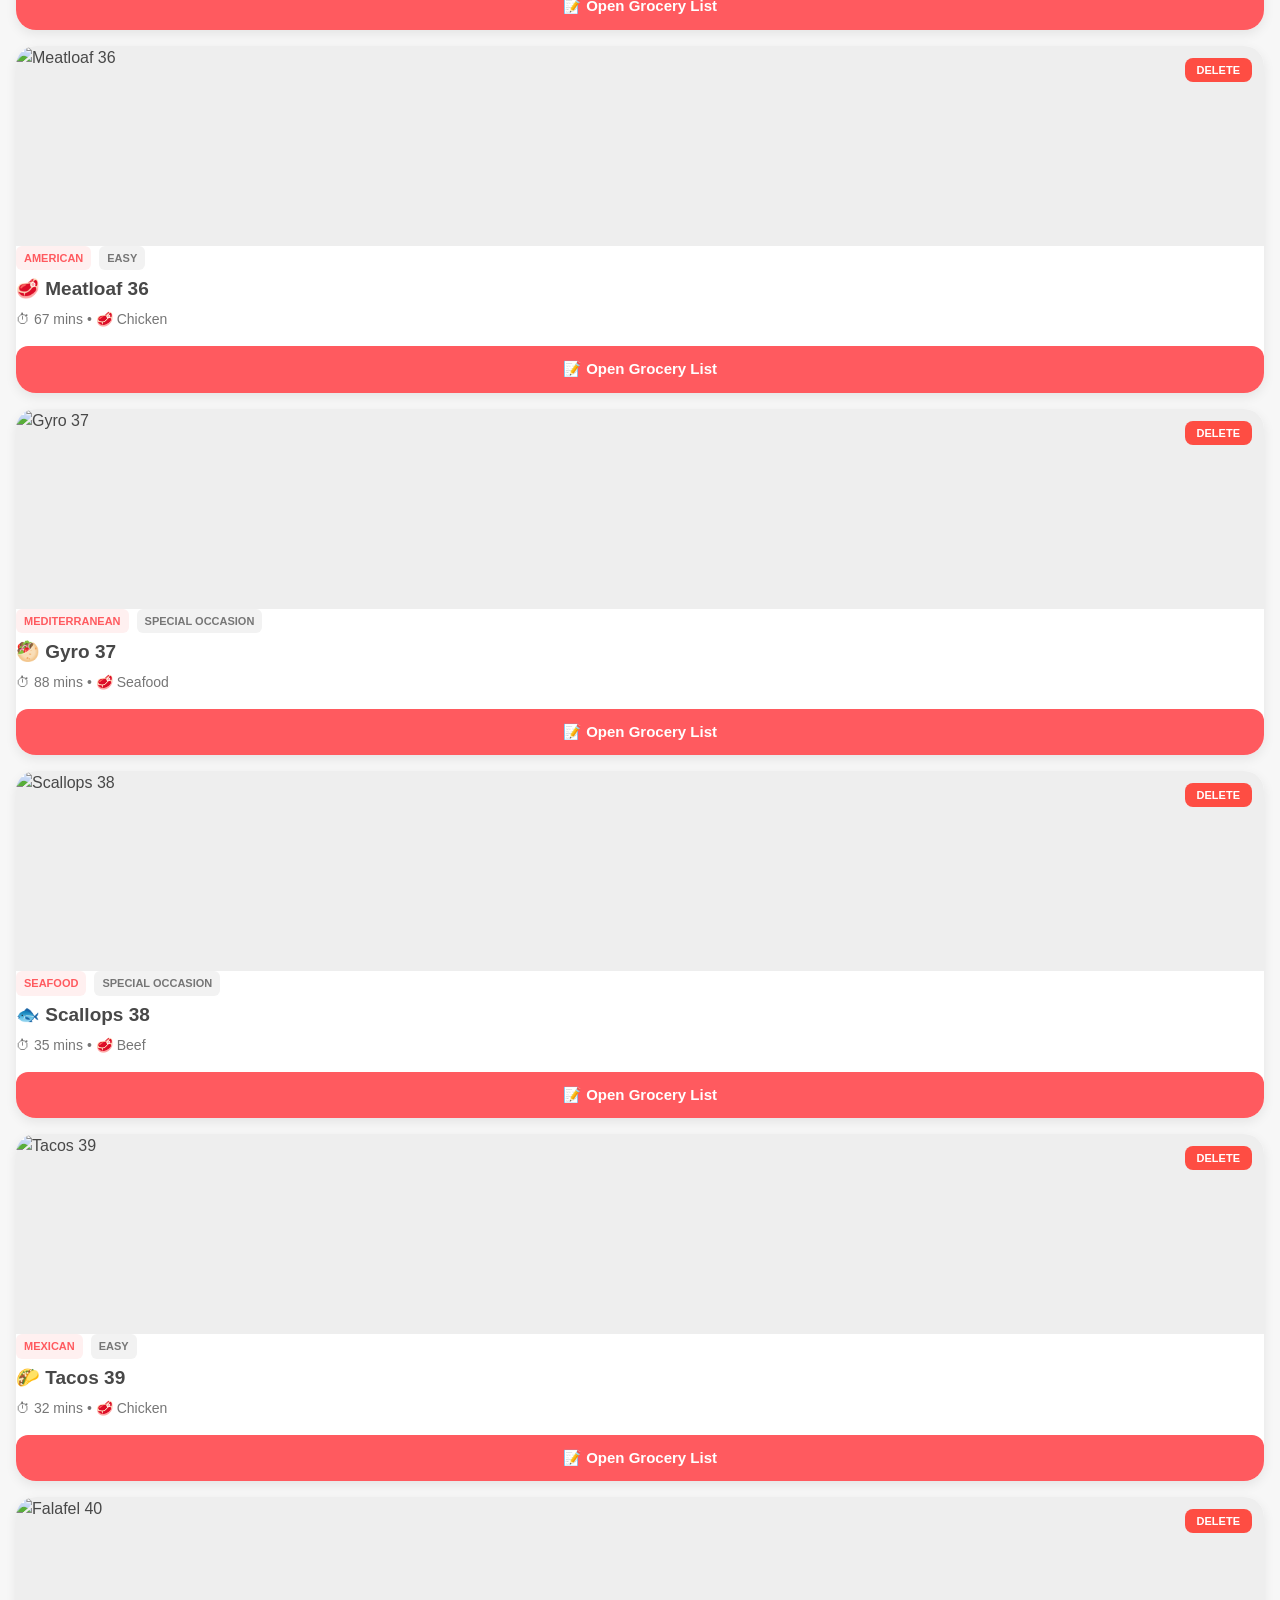
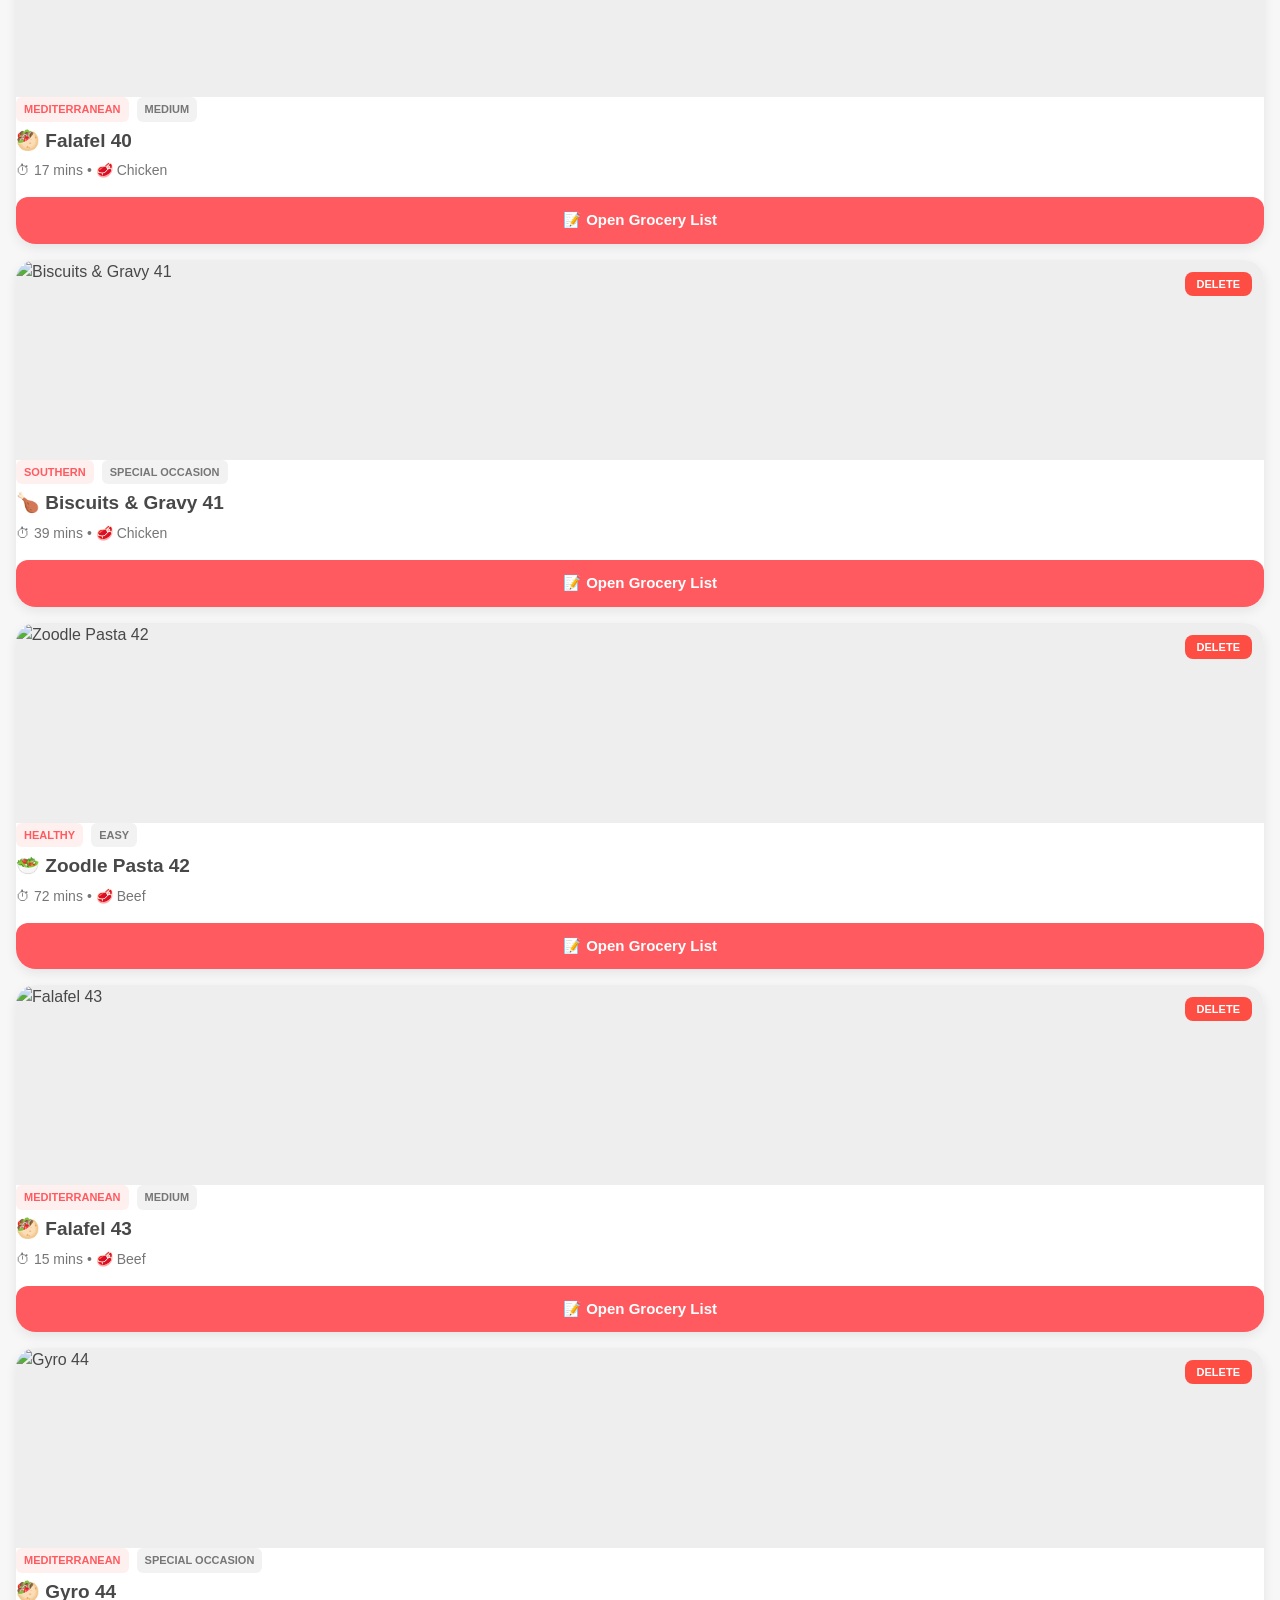
==== commit 0cb50539: "Enhance recipes 16-20 and implement Grocery List Pop-up with auto-copy" ====
--- a/index.html
+++ b/index.html
@@ -1,8 +1,10 @@
 <!DOCTYPE html>
 <html lang="en">
+
 <head>
     <meta charset="UTF-8">
-    <meta name="viewport" content="width=device-width, initial-scale=1.0, maximum-scale=1.0, user-scalable=no, viewport-fit=cover">
+    <meta name="viewport"
+        content="width=device-width, initial-scale=1.0, maximum-scale=1.0, user-scalable=no, viewport-fit=cover">
     <title>Recipe1 | Pocket Kitchen</title>
     <link rel="stylesheet" href="style.css">
     <!-- iOS App Meta Tags -->
@@ -10,6 +12,7 @@
     <meta name="apple-mobile-web-app-status-bar-style" content="default">
     <meta name="apple-mobile-web-app-title" content="Recipe1">
 </head>
+
 <body>
     <header>
         <h1>Dinner Tonight</h1>
@@ -32,18 +35,32 @@
         </div>
     </main>
 
-    <!-- Detailed View Modal -->
-    <div id="recipe-modal" class="modal">
+    <!-- Grocery List Modal -->
+    <div id="grocery-modal" class="modal">
         <div class="modal-header">
-            <button class="btn-close" onclick="closeModal()">✕</button>
-            <span style="font-weight: 600;">Recipe Details</span>
+            <button class="btn-close" onclick="closeGroceryModal()">✕</button>
+            <span style="font-weight: 600;">Grocery List</span>
             <div style="width: 32px;"></div>
         </div>
-        <div class="modal-content" id="modal-content">
-            <!-- Full recipe details here -->
+        <div class="modal-content">
+            <div id="grocery-status"
+                style="background: #e1f5fe; color: #01579b; padding: 12px; border-radius: 12px; margin-bottom: 20px; font-size: 14px; font-weight: 600; text-align: center; display: none;">
+                ✓ List Copied to Clipboard!
+            </div>
+            <div id="grocery-items-list"
+                style="background: #f9f9f9; padding: 20px; border-radius: 16px; margin-bottom: 24px;">
+                <!-- List items here -->
+            </div>
+            <a href="mobilenotes://" id="notes-app-link" class="btn-grocery" style="background: #f5a623;">
+                📔 Open Notes App to Paste
+            </a>
+            <p style="font-size: 12px; color: var(--text-light); text-align: center; margin-top: 12px;">
+                The list has been copied. Open Notes and paste into your Grocery List folder.
+            </p>
         </div>
     </div>
 
     <script src="app.js"></script>
 </body>
-</html>
+
+</html>
--- a/style.css
+++ b/style.css
@@ -5,7 +5,7 @@
     --card-bg: #FFFFFF;
     --text: #484848;
     --text-light: #767676;
-    --shadow: 0 4px 12px rgba(0,0,0,0.08);
+    --shadow: 0 4px 12px rgba(0, 0, 0, 0.08);
     --safe-area-top: env(safe-area-inset-top);
     --safe-area-bottom: env(safe-area-inset-bottom);
 }
@@ -33,7 +33,7 @@
     top: 0;
     z-index: 100;
     padding: calc(var(--safe-area-top) + 16px) 20px 16px;
-    border-bottom: 0.5px solid rgba(0,0,0,0.1);
+    border-bottom: 0.5px solid rgba(0, 0, 0, 0.1);
     display: flex;
     justify-content: space-between;
     align-items: center;
@@ -64,10 +64,37 @@
     transition: transform 0.2s ease;
     display: flex;
     flex-direction: column;
+    position: relative;
+    /* Added for absolute positioning of delete button */
 }
 
 .recipe-card:active {
     transform: scale(0.98);
+}
+
+.btn-card-delete {
+    position: absolute;
+    top: 12px;
+    right: 12px;
+    background: rgba(255, 59, 48, 0.9);
+    backdrop-filter: blur(5px);
+    -webkit-backdrop-filter: blur(5px);
+    color: white;
+    border: none;
+    padding: 6px 12px;
+    border-radius: 8px;
+    display: flex;
+    align-items: center;
+    justify-content: center;
+    font-size: 11px;
+    font-weight: 700;
+    cursor: pointer;
+    z-index: 10;
+    transition: background 0.2s;
+}
+
+.btn-card-delete:active {
+    background: #FF3B30;
 }
 
 .recipe-image {
@@ -77,8 +104,25 @@
     background: #eee;
 }
 
-.recipe-info {
-    padding: 16px;
+.btn-delete-full {
+    margin-top: 32px;
+    background: transparent;
+    color: #ff3b30;
+    border: 1px solid #ff3b30;
+    padding: 12px;
+    border-radius: 12px;
+    font-weight: 600;
+    font-size: 15px;
+    width: 100%;
+    display: flex;
+    align-items: center;
+    justify-content: center;
+    gap: 8px;
+    cursor: pointer;
+}
+
+#grocery-status {
+    transition: opacity 0.5s ease;
 }
 
 .recipe-tag-row {
@@ -96,8 +140,14 @@
     background: #F2F2F2;
 }
 
-.cuisine-tag { color: #FF5A5F; background: #FFF0F0; }
-.difficulty-tag { color: var(--text-light); }
+.cuisine-tag {
+    color: #FF5A5F;
+    background: #FFF0F0;
+}
+
+.difficulty-tag {
+    color: var(--text-light);
+}
 
 .recipe-title {
     font-size: 19px;
@@ -139,7 +189,10 @@
 /* Modal Styling */
 .modal {
     position: fixed;
-    top: 0; left: 0; right: 0; bottom: 0;
+    top: 0;
+    left: 0;
+    right: 0;
+    bottom: 0;
     background: white;
     z-index: 1000;
     display: none;
@@ -147,13 +200,15 @@
     padding-bottom: var(--safe-area-bottom);
 }
 
-.modal.active { display: block; }
+.modal.active {
+    display: block;
+}
 
 .modal-header {
     position: sticky;
     top: 0;
     padding: calc(var(--safe-area-top) + 12px) 20px 12px;
-    background: rgba(255,255,255,0.9);
+    background: rgba(255, 255, 255, 0.9);
     backdrop-filter: blur(10px);
     display: flex;
     justify-content: space-between;
@@ -162,16 +217,34 @@
 .btn-close {
     background: #eee;
     border-radius: 50%;
-    width: 32px; height: 32px;
-    display: flex; align-items: center; justify-content: center;
-    border: none; font-weight: bold;
-}
-
-.modal-content { padding: 20px; }
-.modal-title { font-size: 28px; font-weight: 800; margin-bottom: 12px; }
-
-ul, ol { padding-left: 20px; margin-bottom: 24px; }
-li { margin-bottom: 8px; }
+    width: 32px;
+    height: 32px;
+    display: flex;
+    align-items: center;
+    justify-content: center;
+    border: none;
+    font-weight: bold;
+}
+
+.modal-content {
+    padding: 20px;
+}
+
+.modal-title {
+    font-size: 28px;
+    font-weight: 800;
+    margin-bottom: 12px;
+}
+
+ul,
+ol {
+    padding-left: 20px;
+    margin-bottom: 24px;
+}
+
+li {
+    margin-bottom: 8px;
+}
 
 /* Filter Bar */
 .filter-bar {
@@ -182,7 +255,11 @@
     background: var(--bg);
     scrollbar-width: none;
 }
-.filter-bar::-webkit-scrollbar { display: none; }
+
+.filter-bar::-webkit-scrollbar {
+    display: none;
+}
+
 .chip {
     white-space: nowrap;
     padding: 8px 16px;
@@ -192,8 +269,9 @@
     font-size: 14px;
     font-weight: 500;
 }
+
 .chip.active {
     background: var(--text);
     color: white;
     border-color: var(--text);
-}
+}
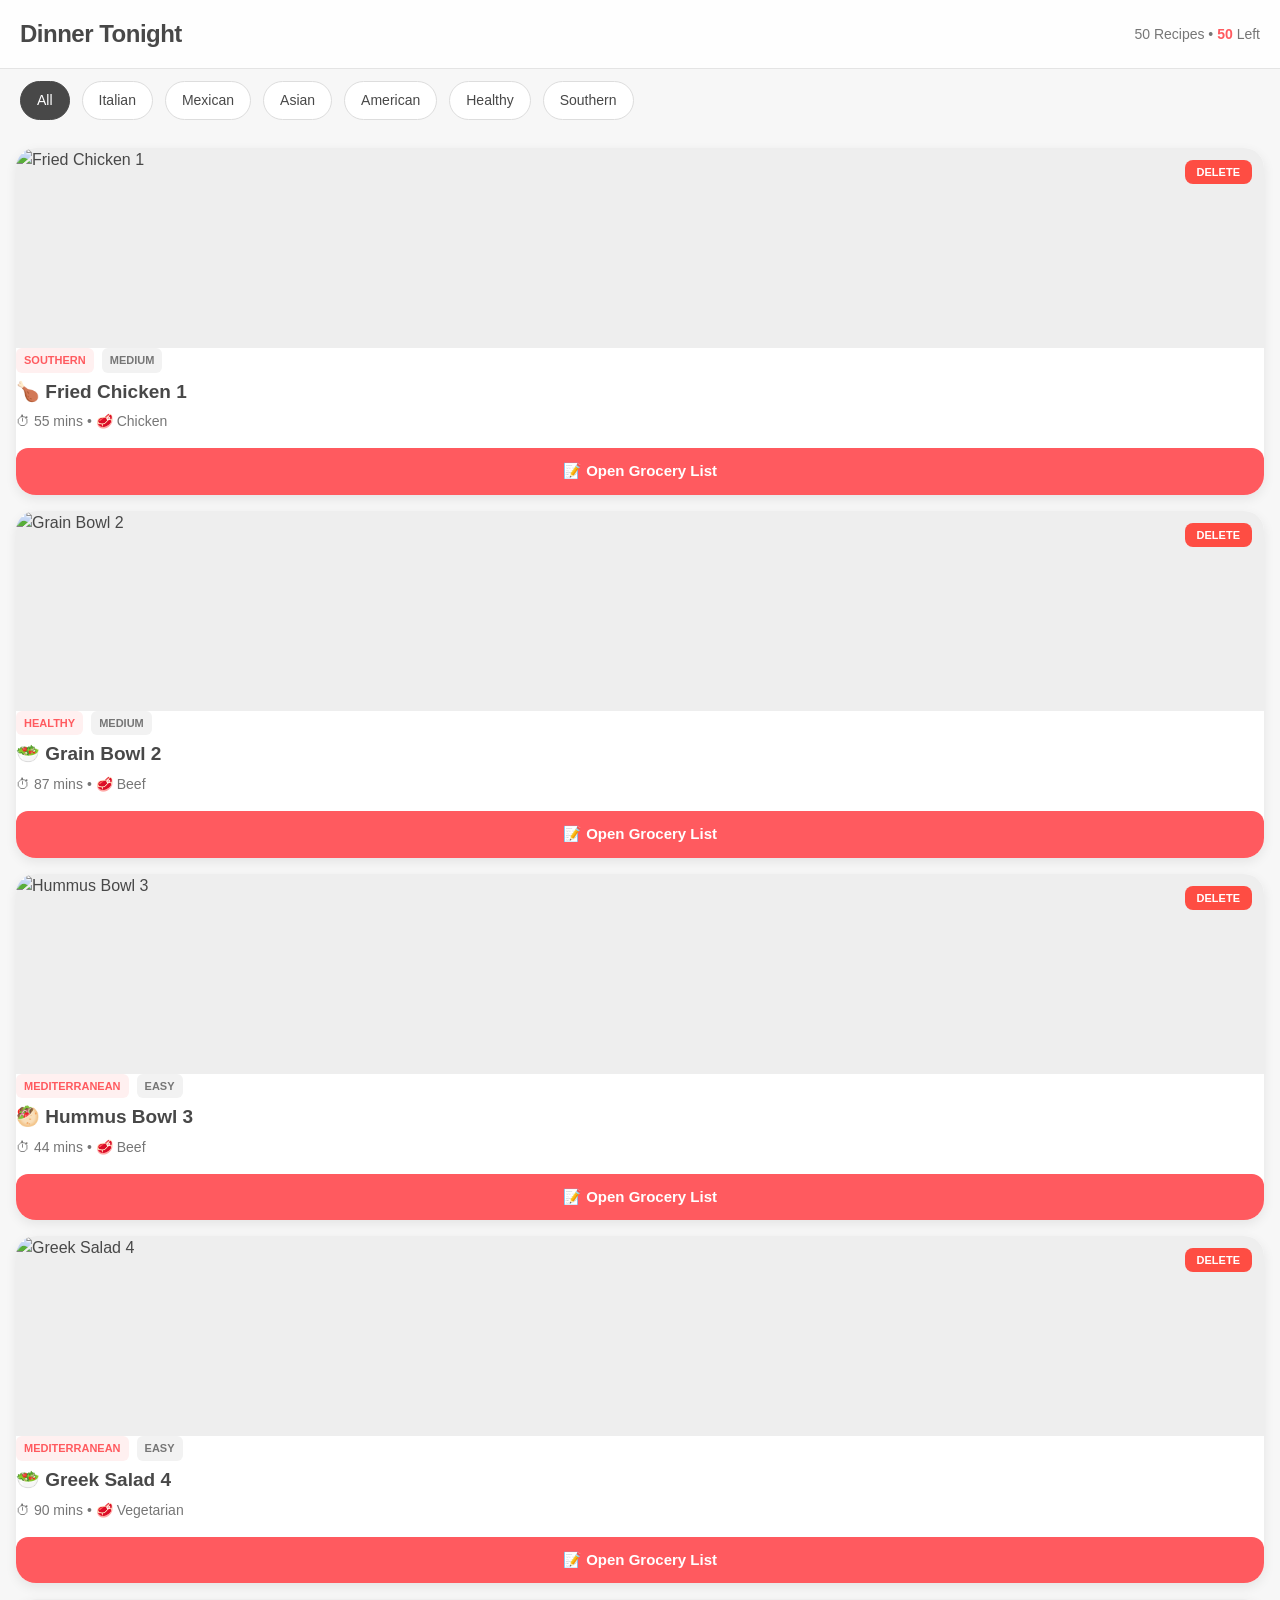
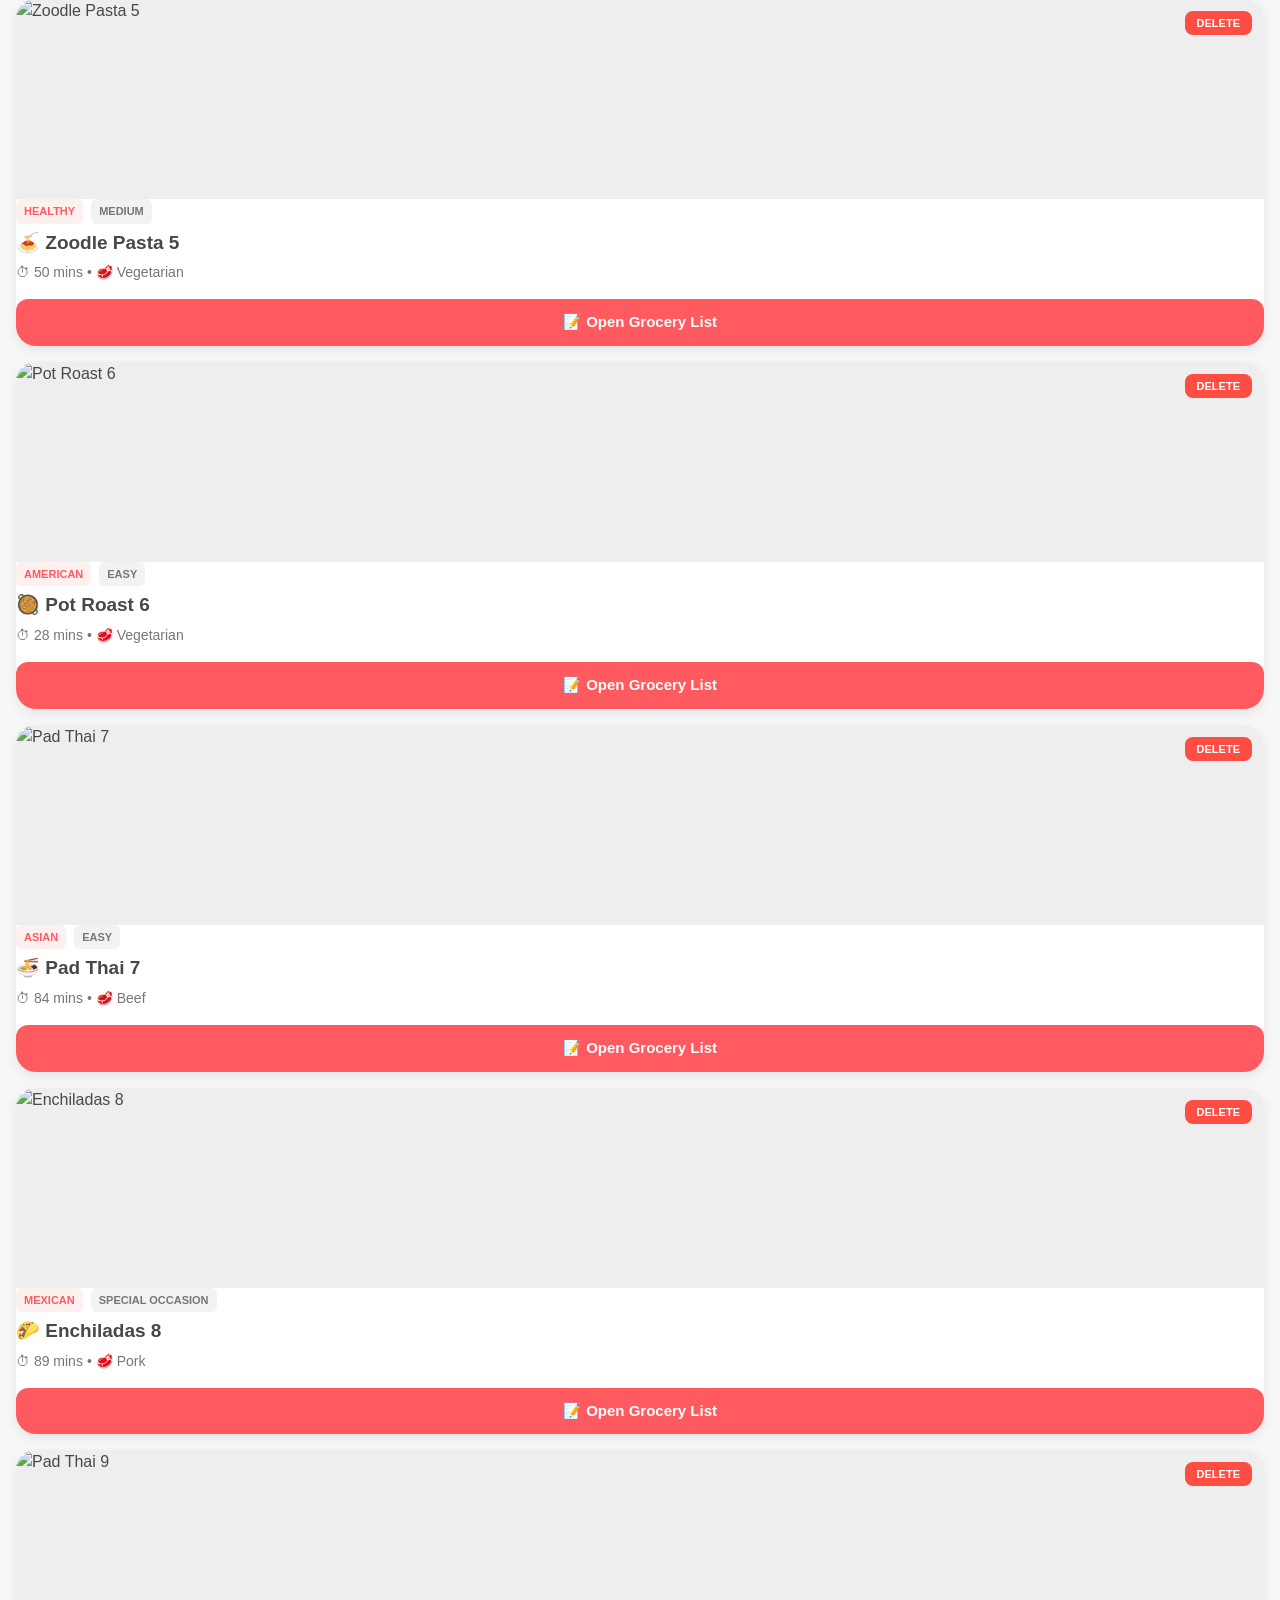
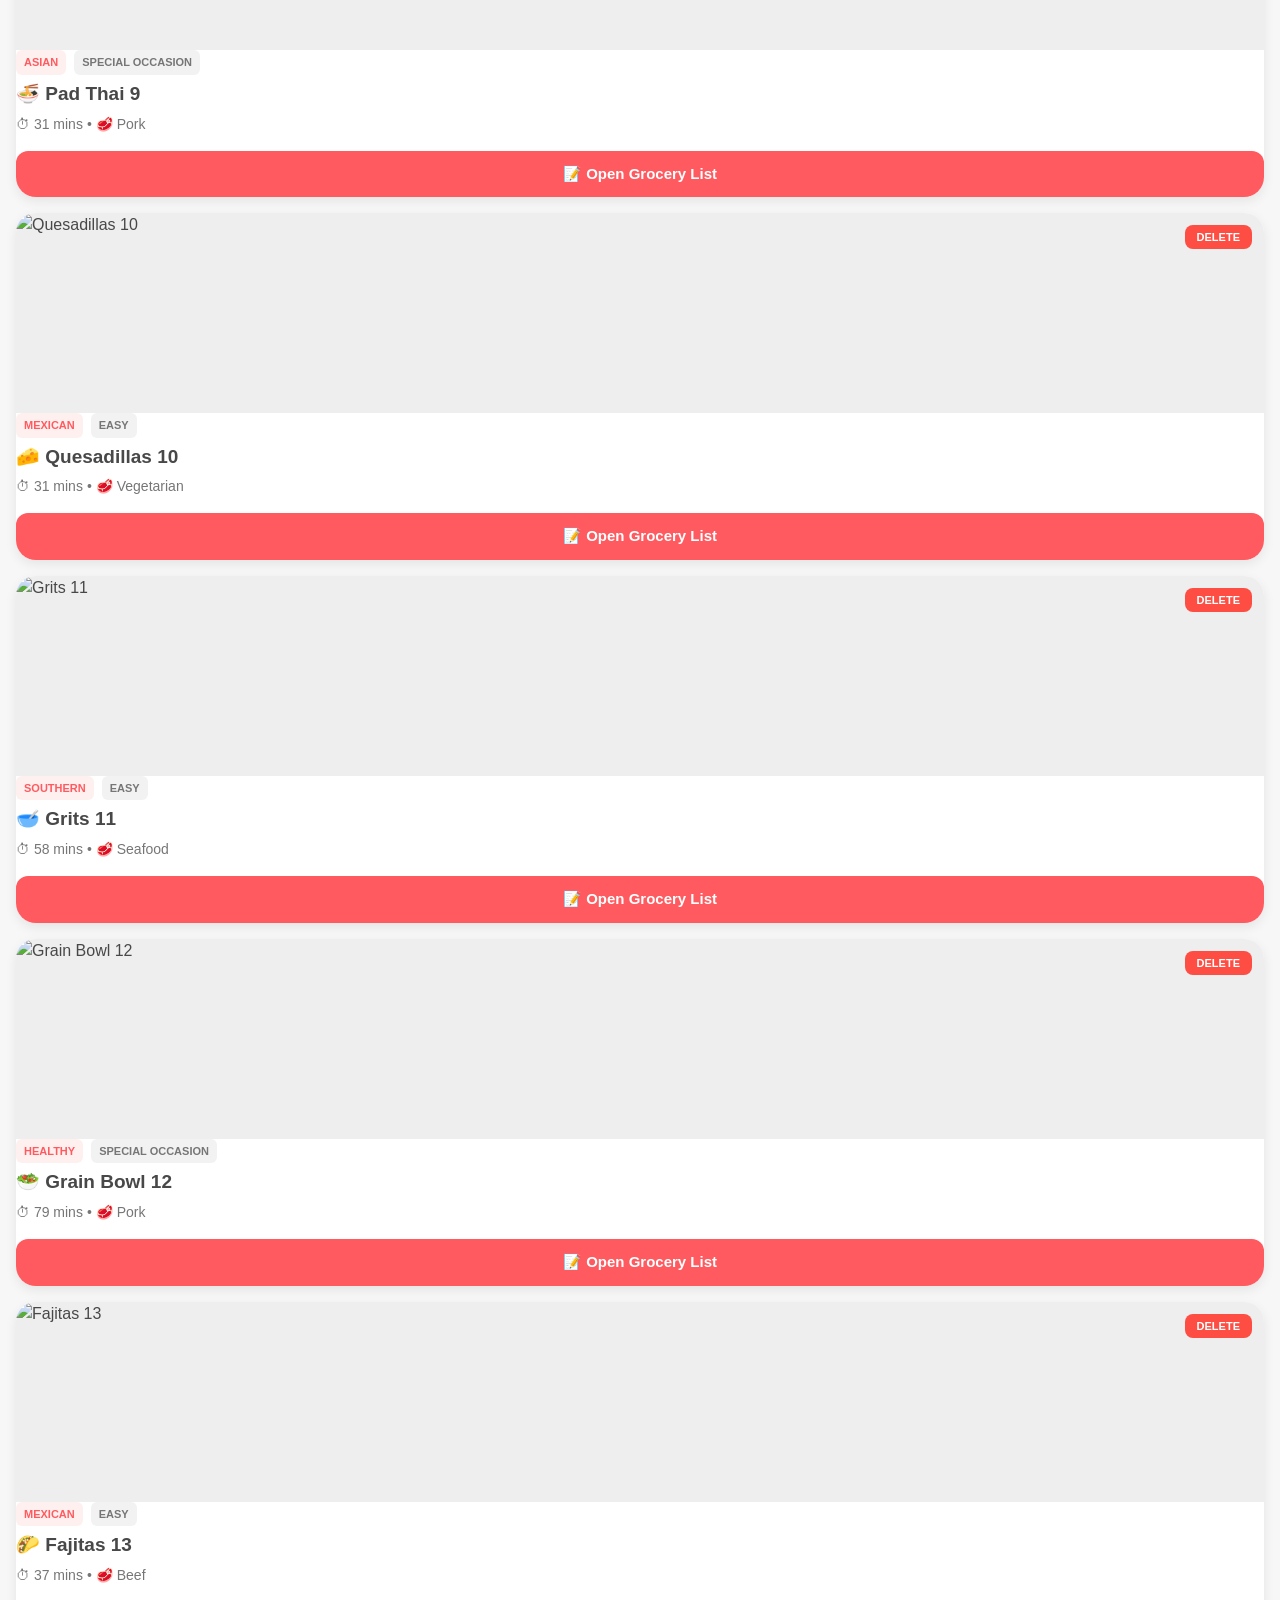
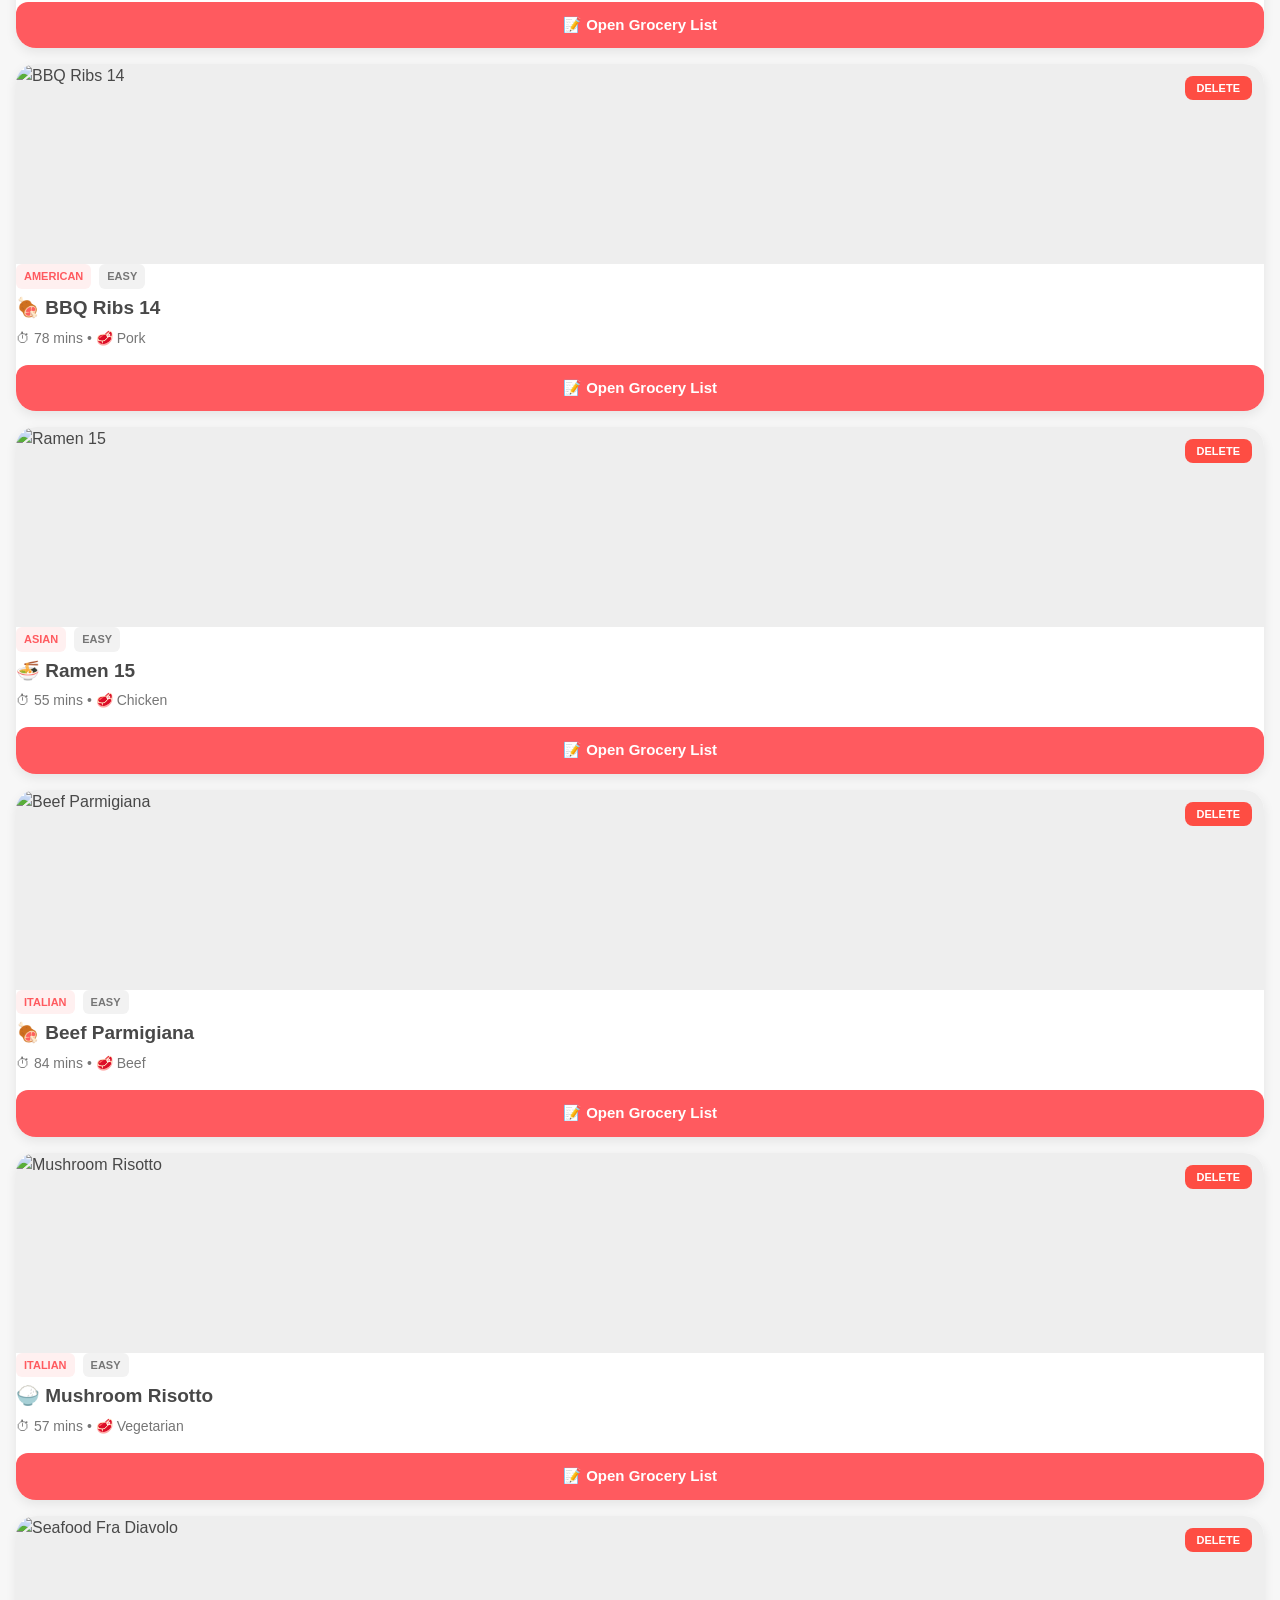
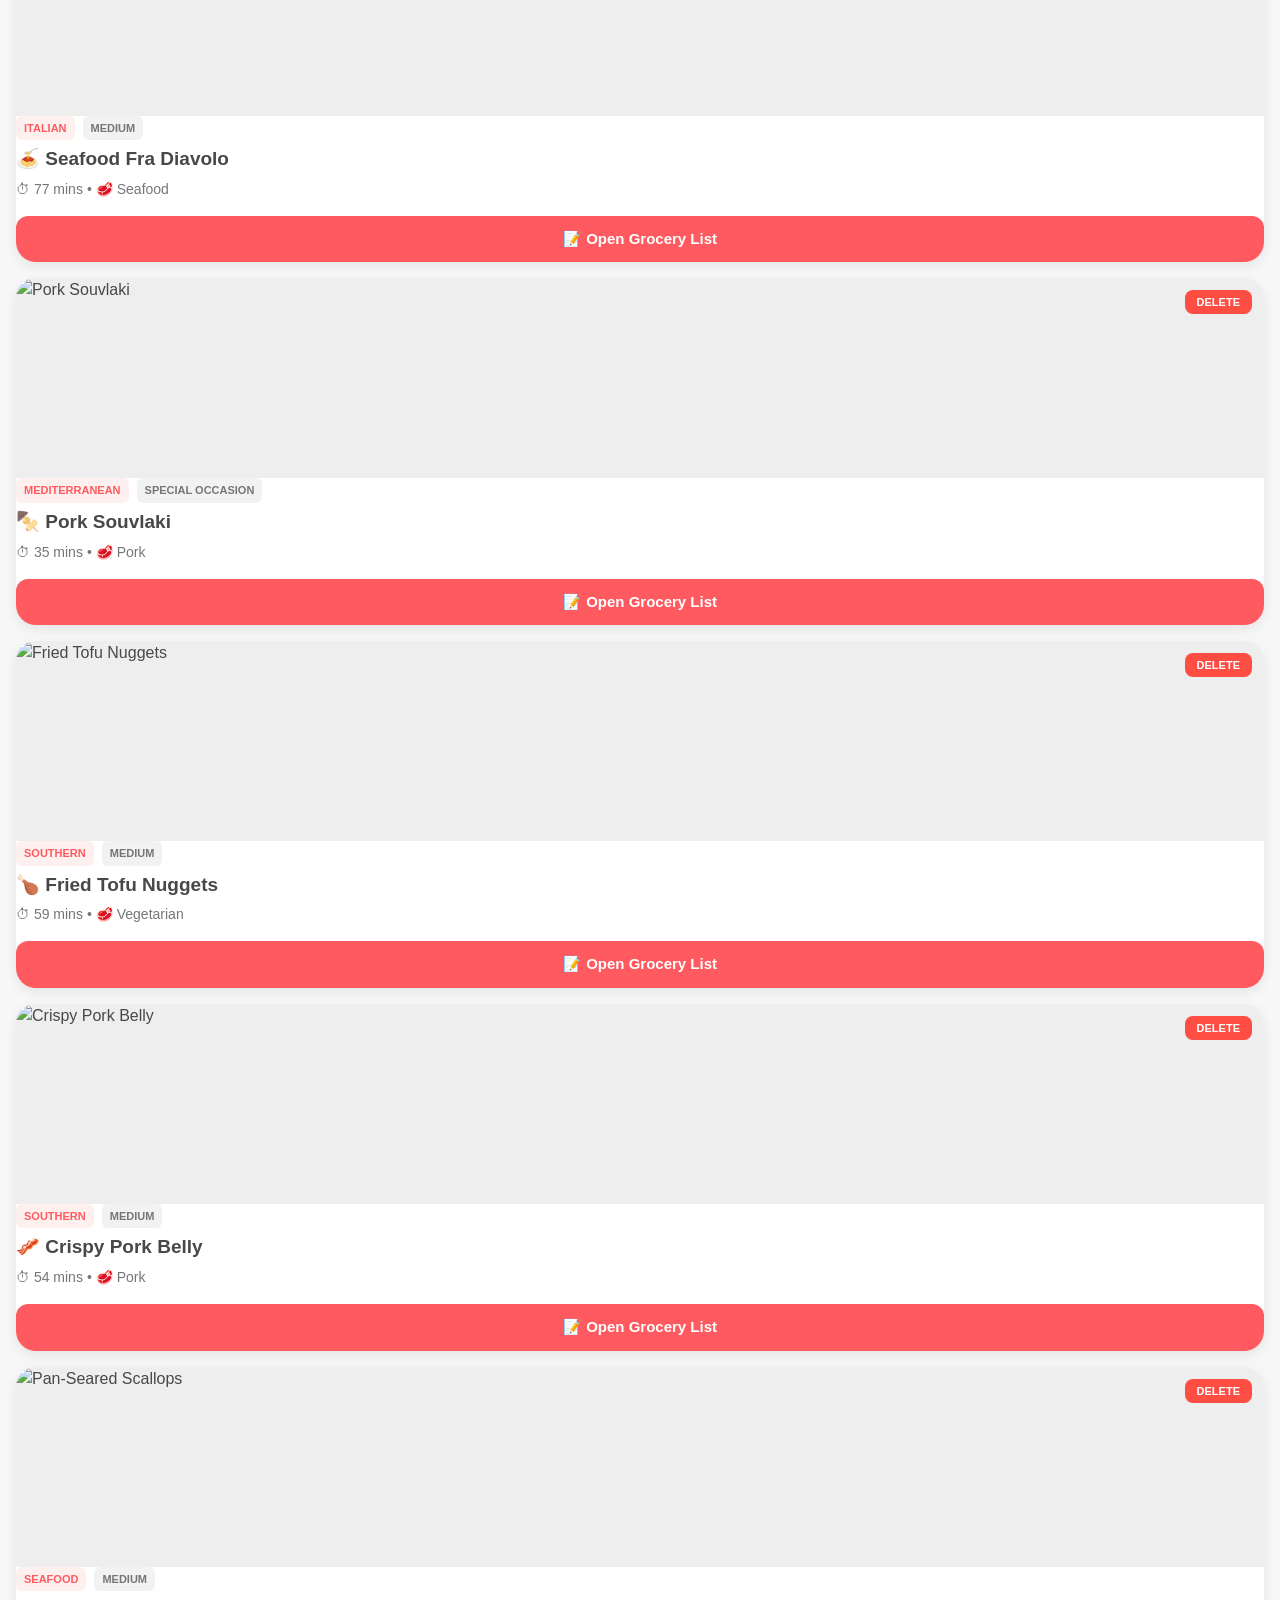
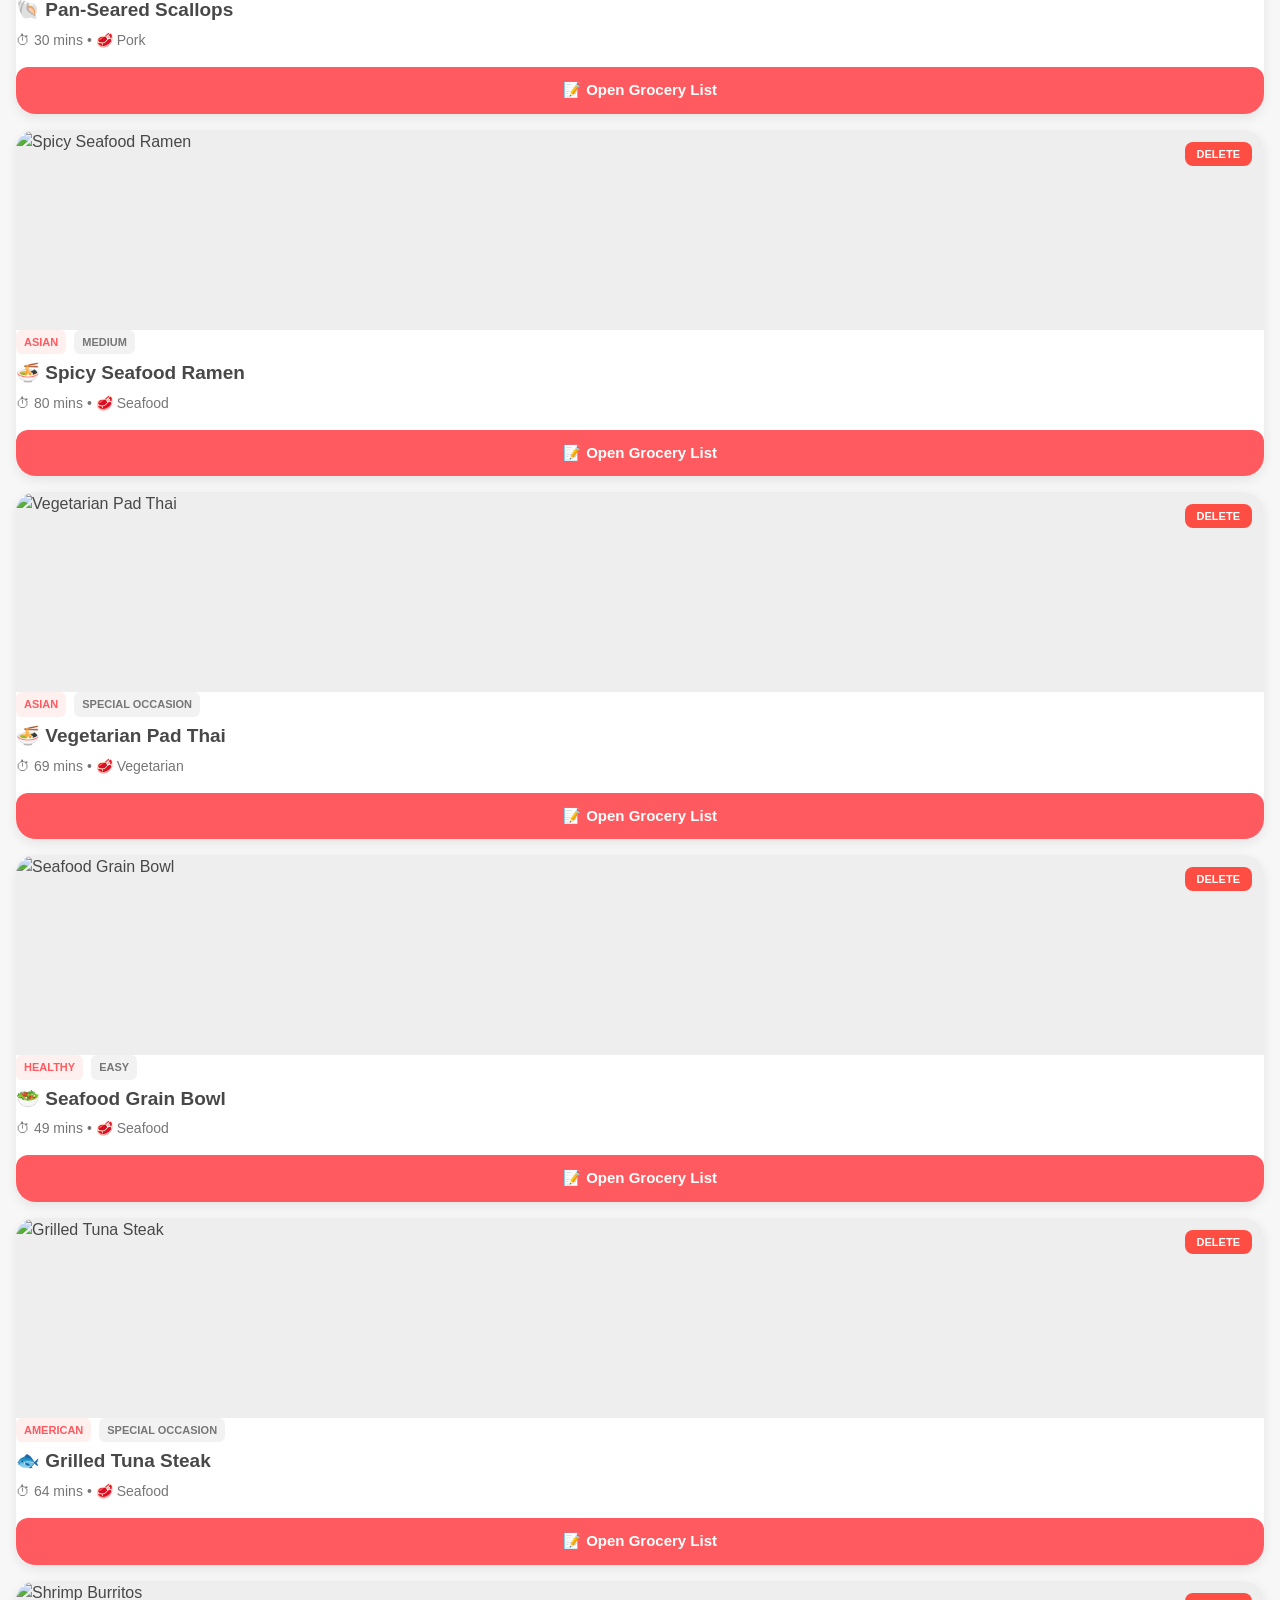
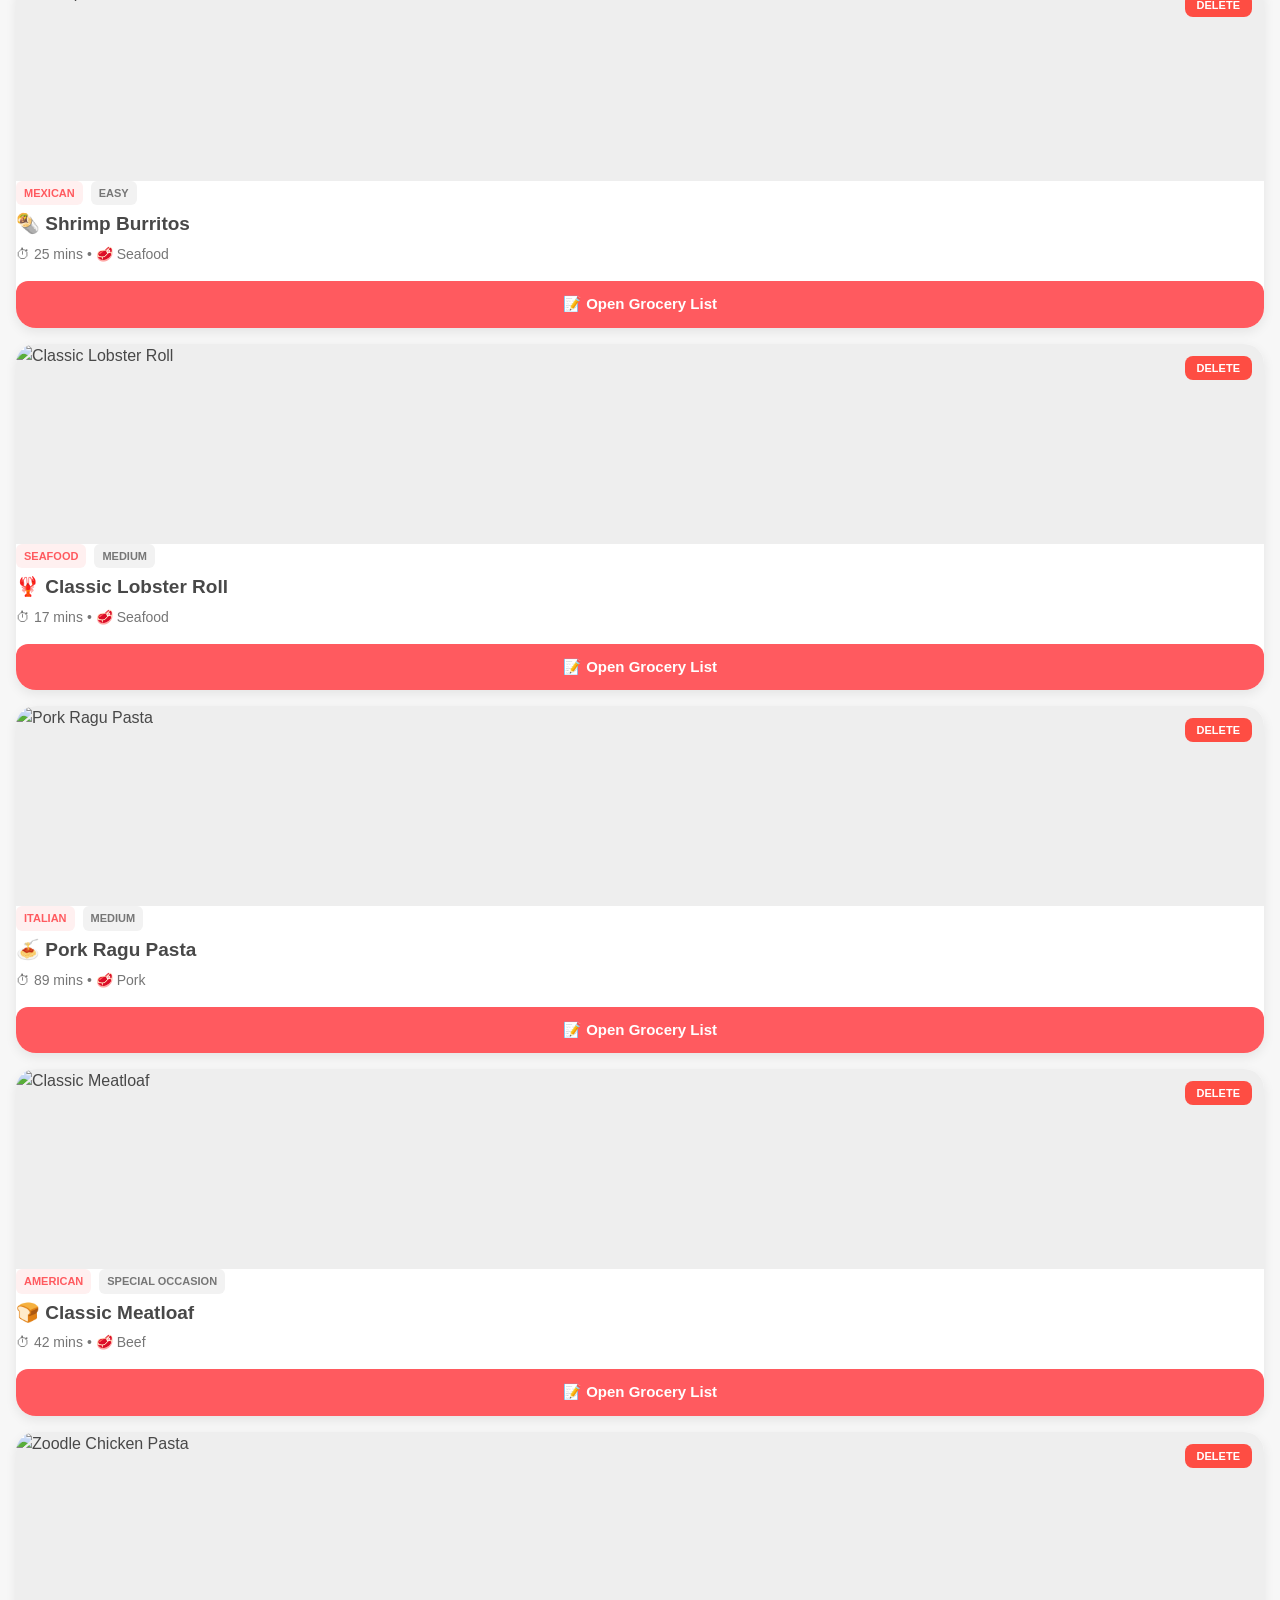
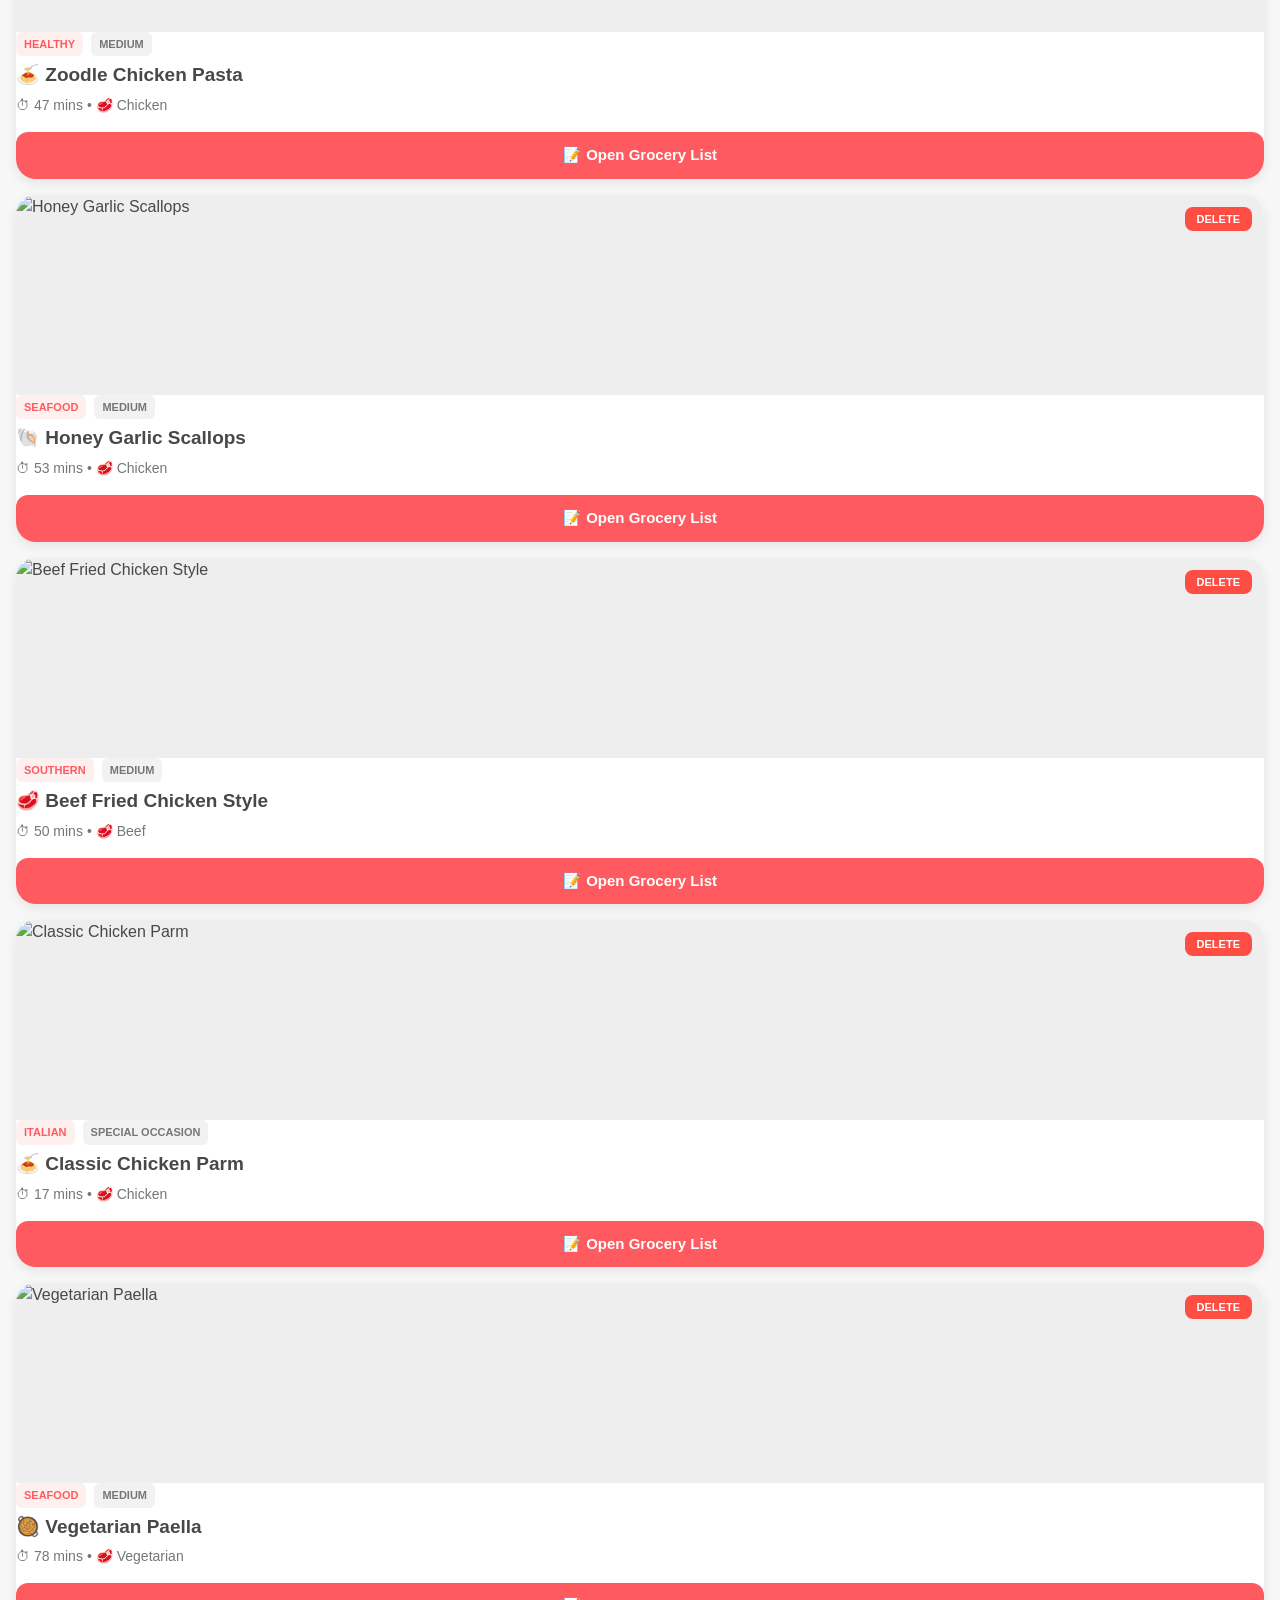
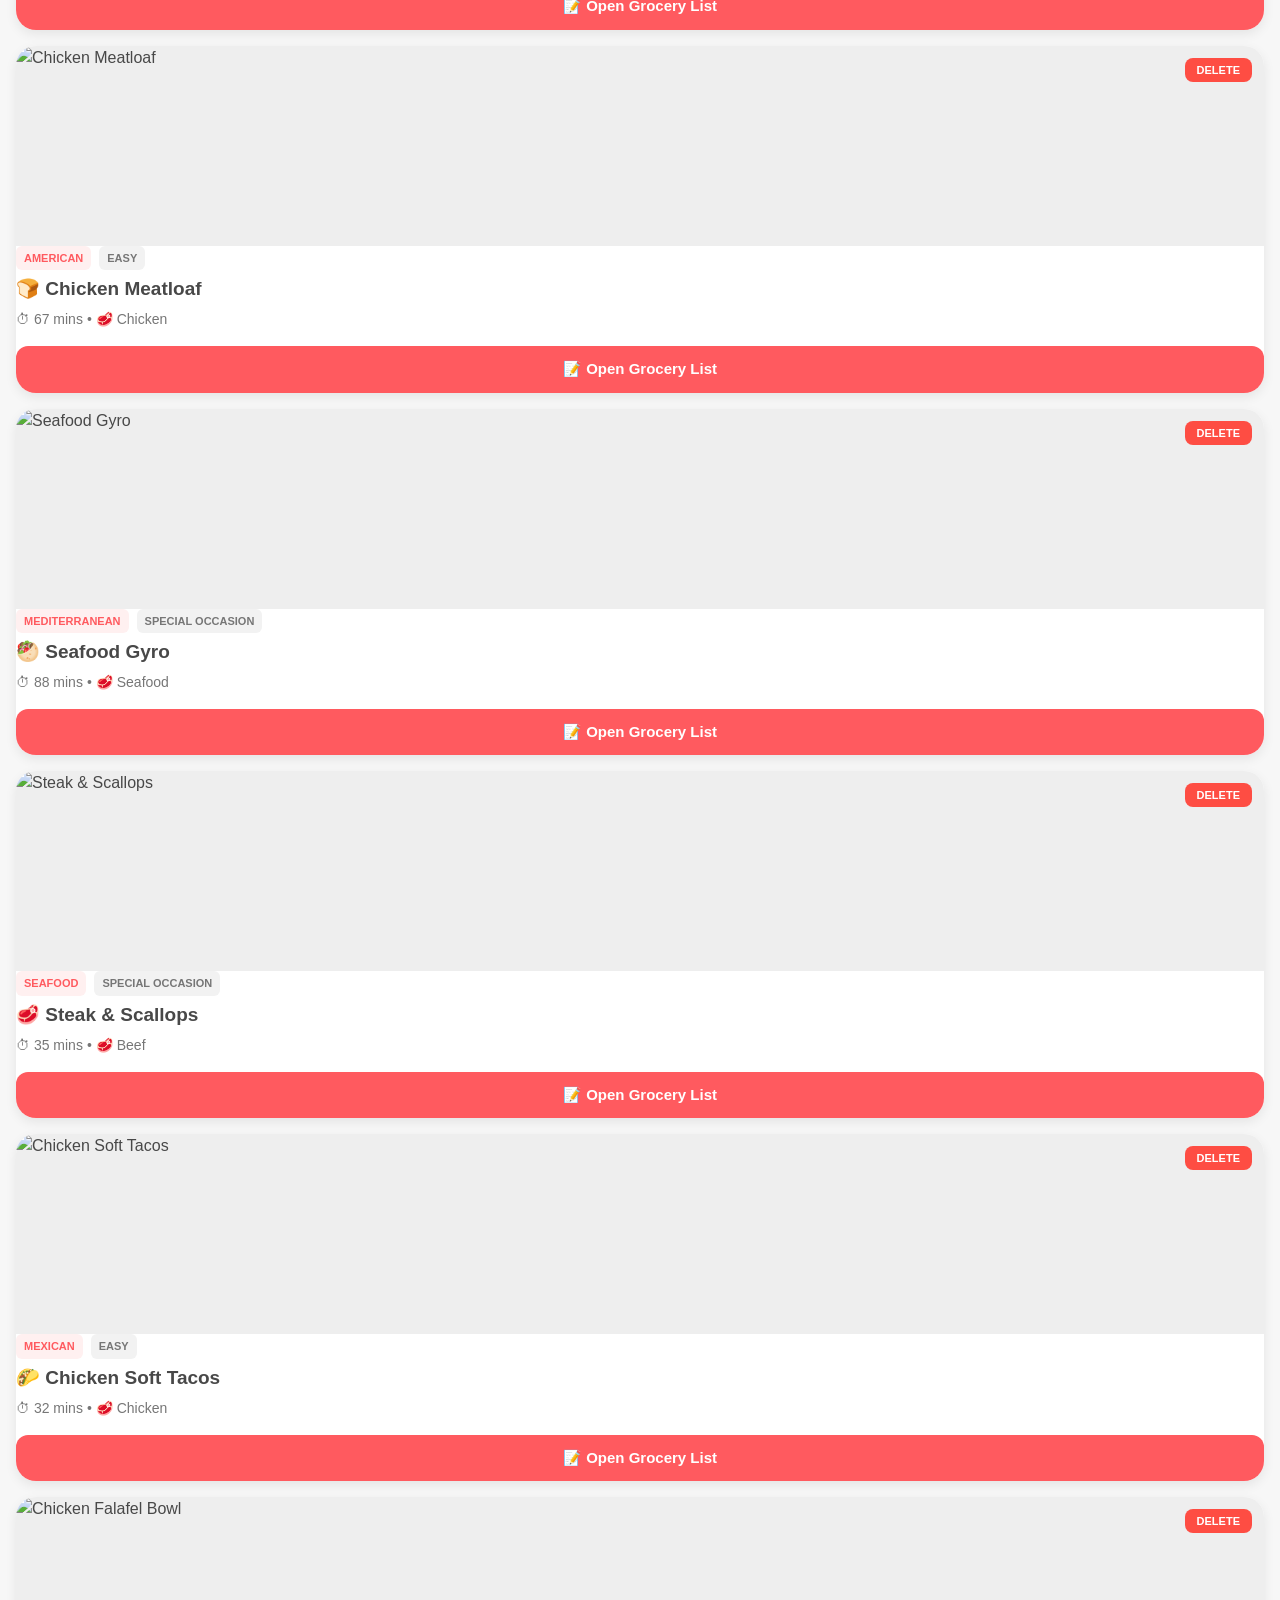
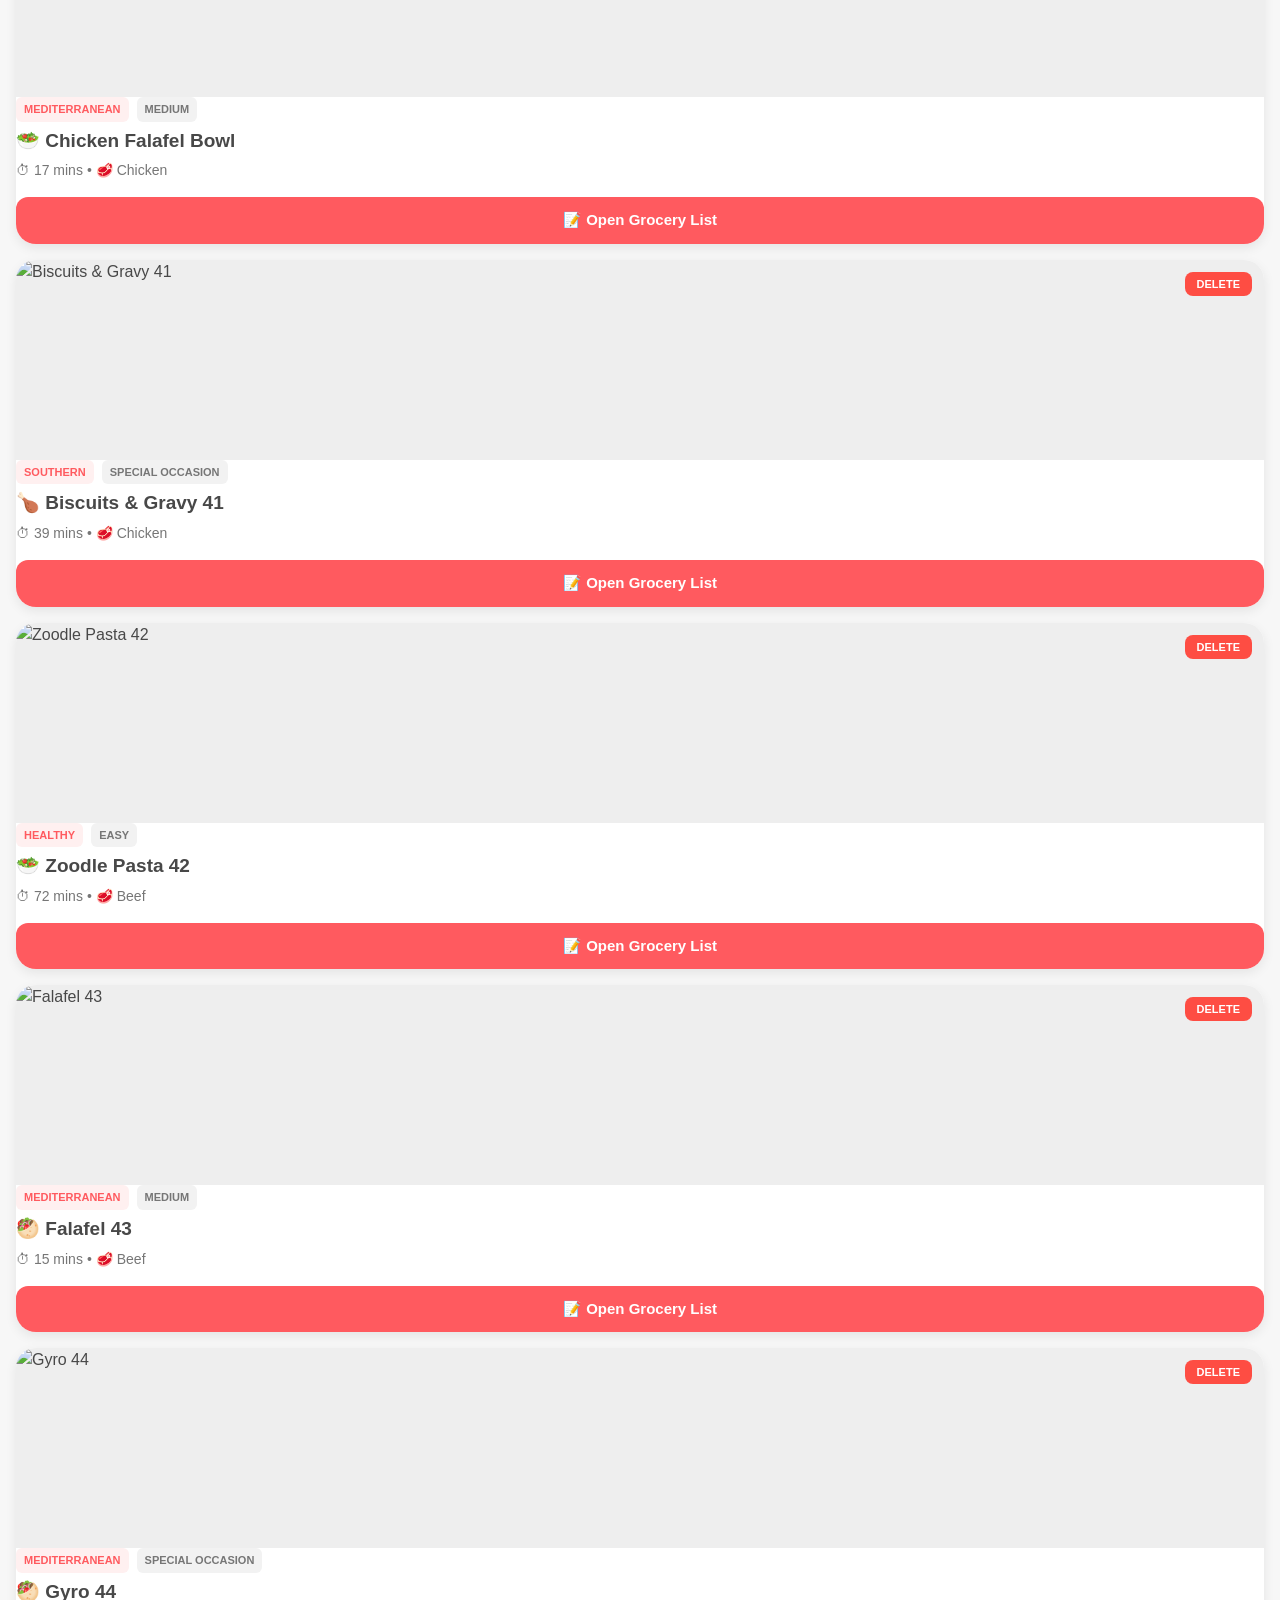
==== commit 18ffa2a2: "Update 20 more recipes (21-40), refresh Fried Chicken image, and add 'Recipes Left' counter" ====
--- a/index.html
+++ b/index.html
@@ -16,7 +16,10 @@
 <body>
     <header>
         <h1>Dinner Tonight</h1>
-        <div id="item-count" style="font-size: 14px; color: var(--text-light);">50 Recipes</div>
+        <div id="item-count" style="font-size: 14px; color: var(--text-light); text-align: right;">
+            <span id="total-count">50</span> Recipes • <span id="left-count"
+                style="color: var(--primary); font-weight: bold;">50</span> Left
+        </div>
     </header>
 
     <div class="filter-bar" id="filter-bar">
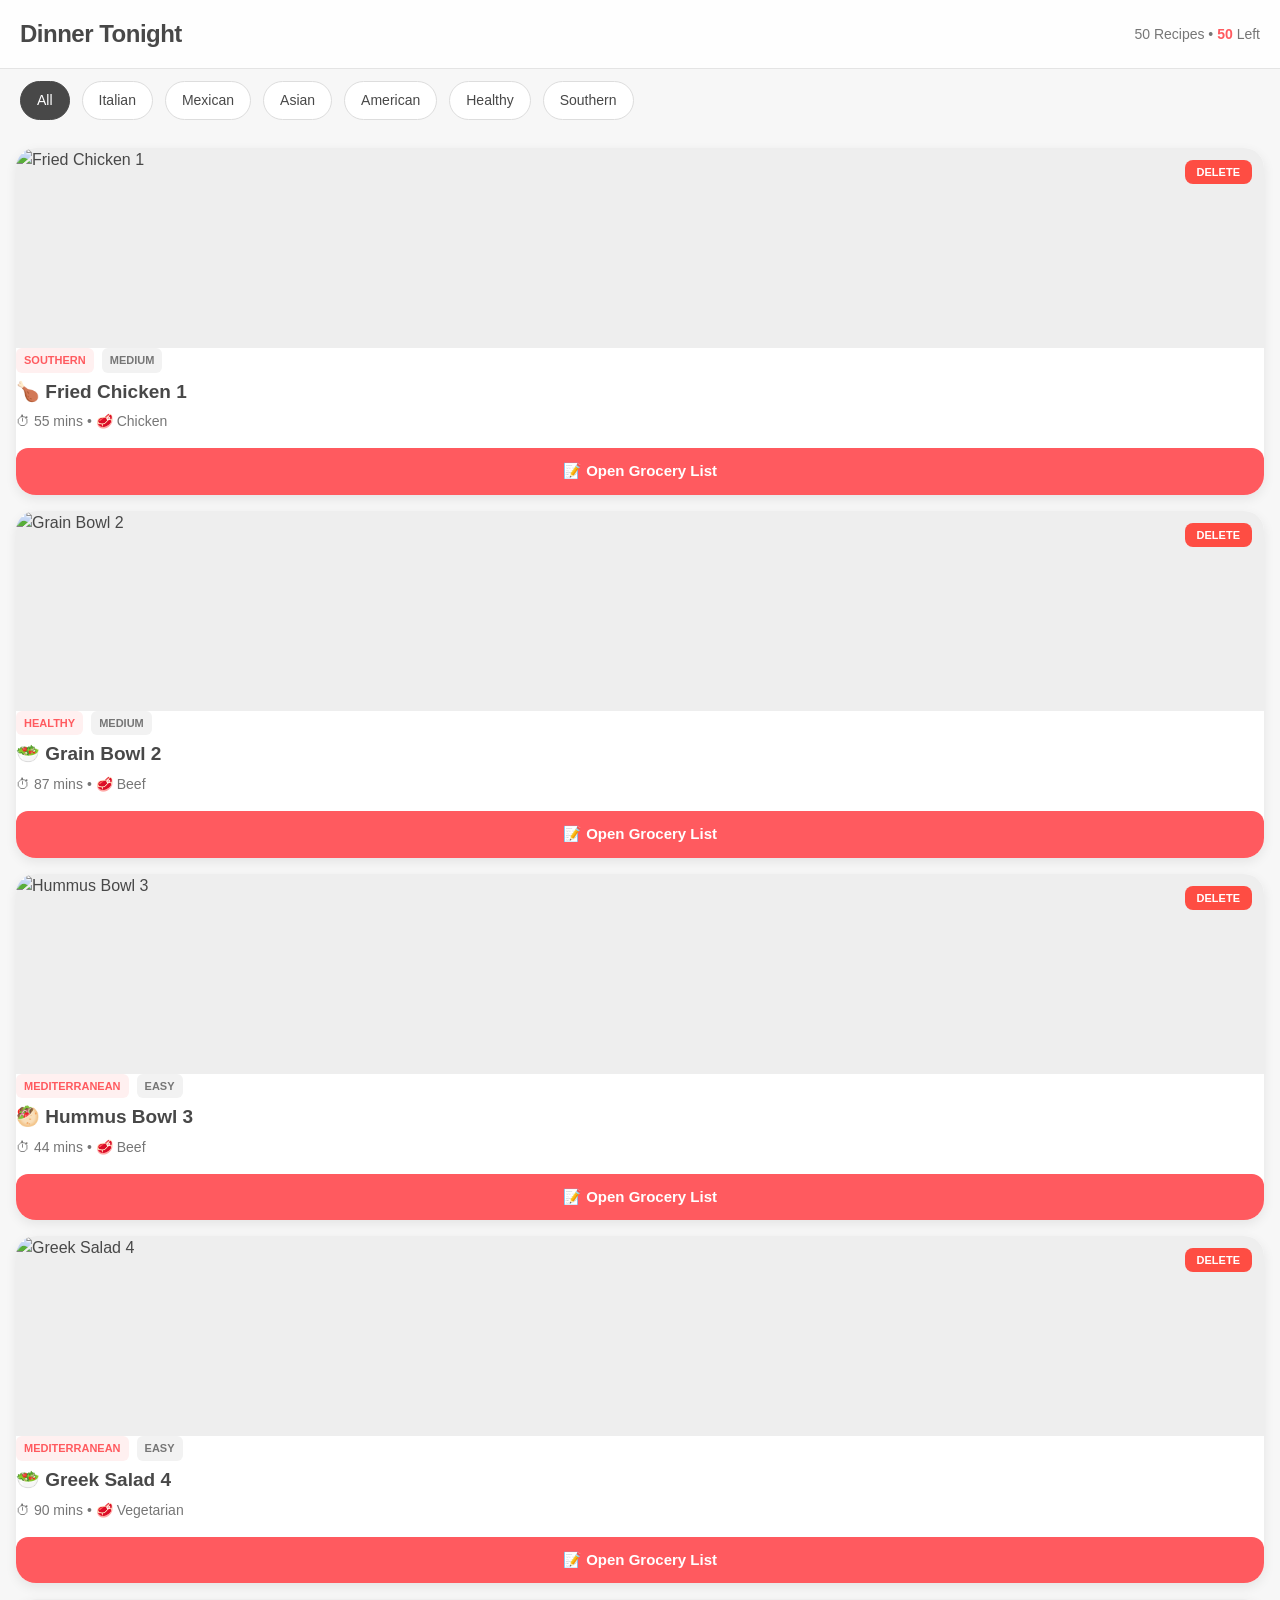
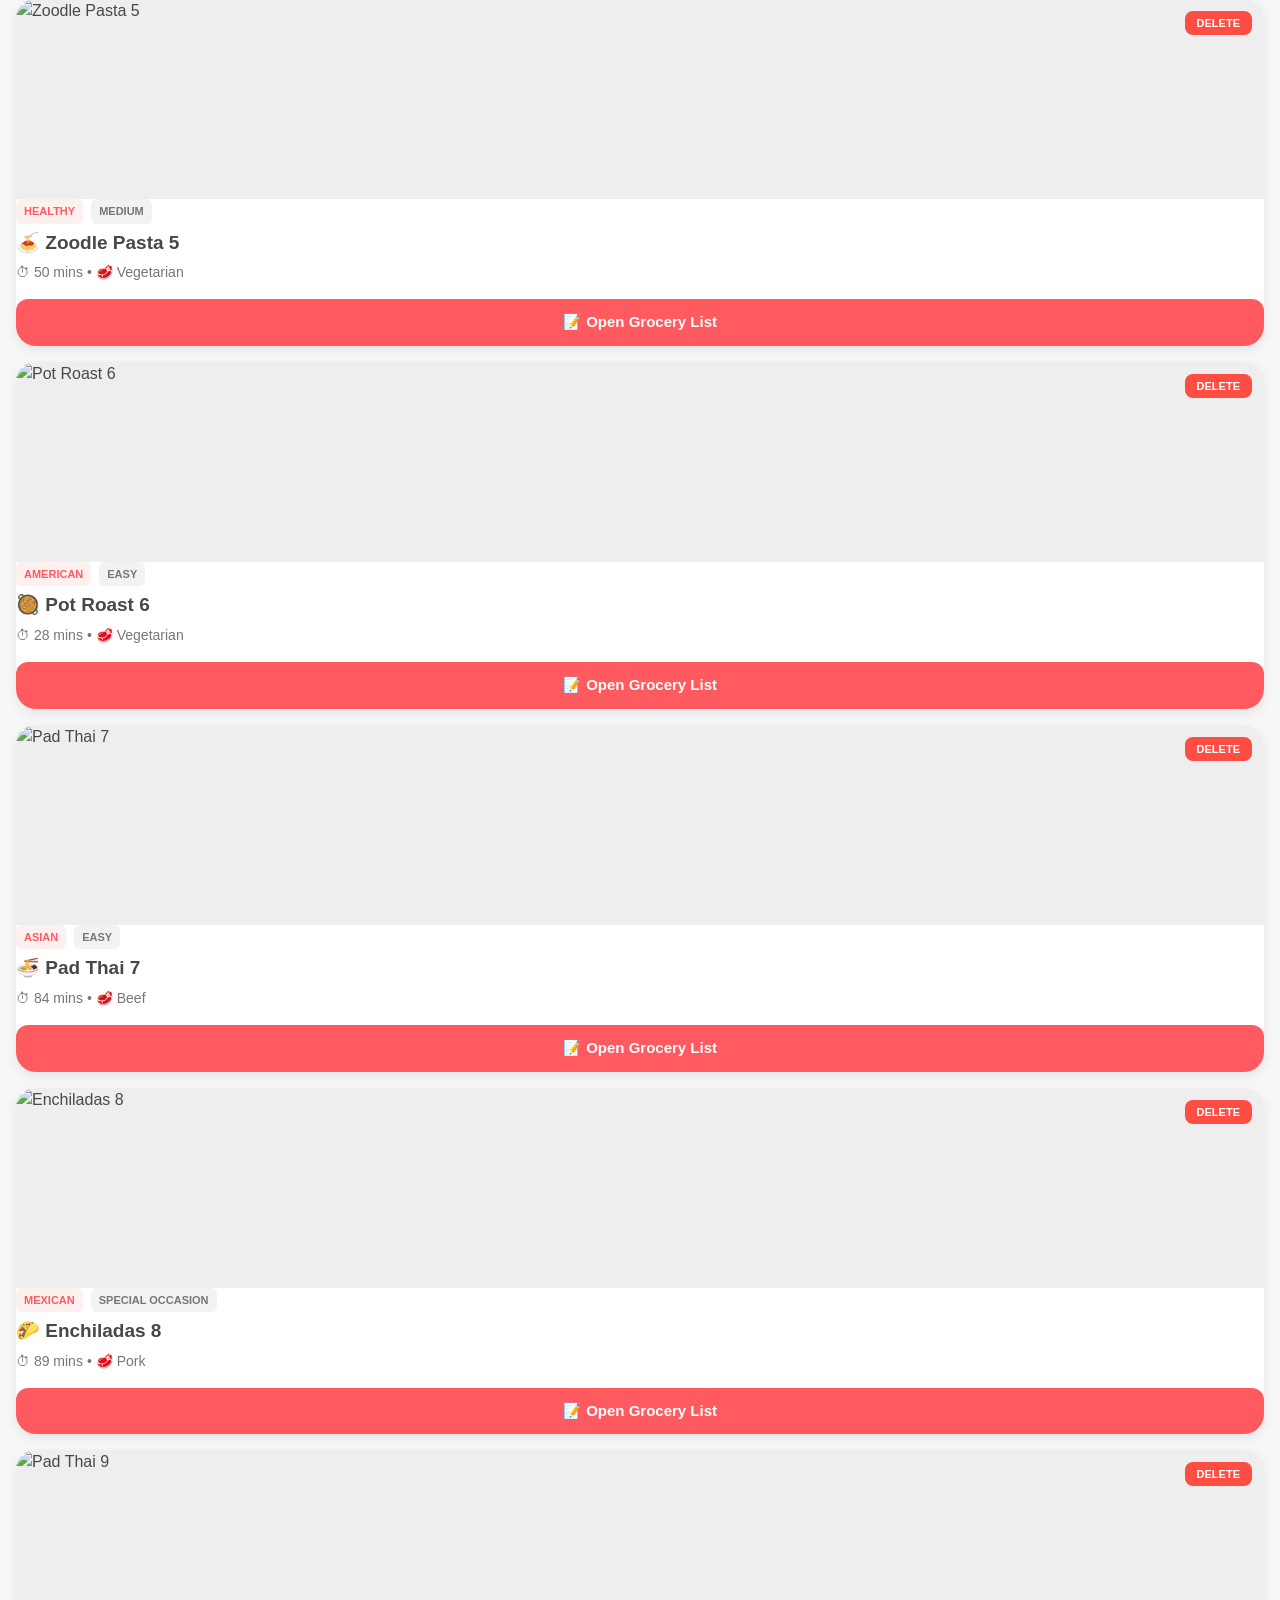
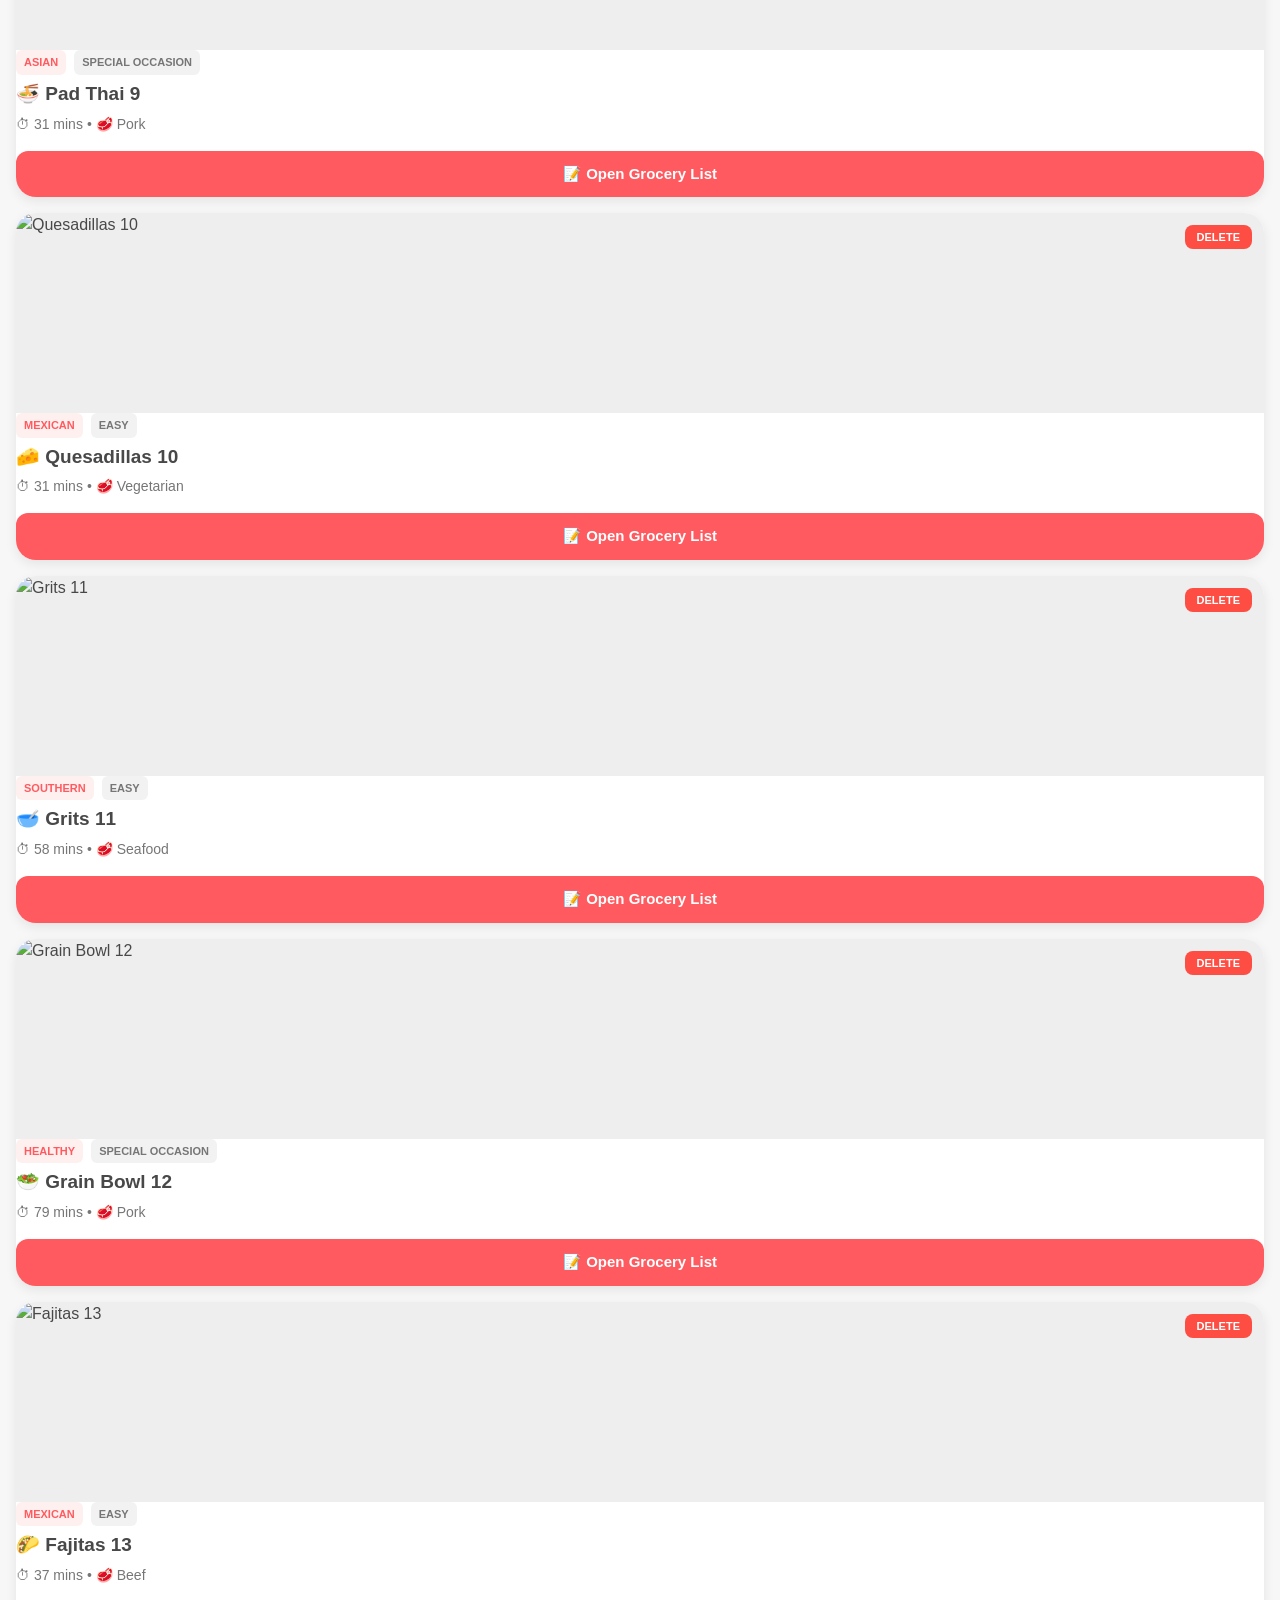
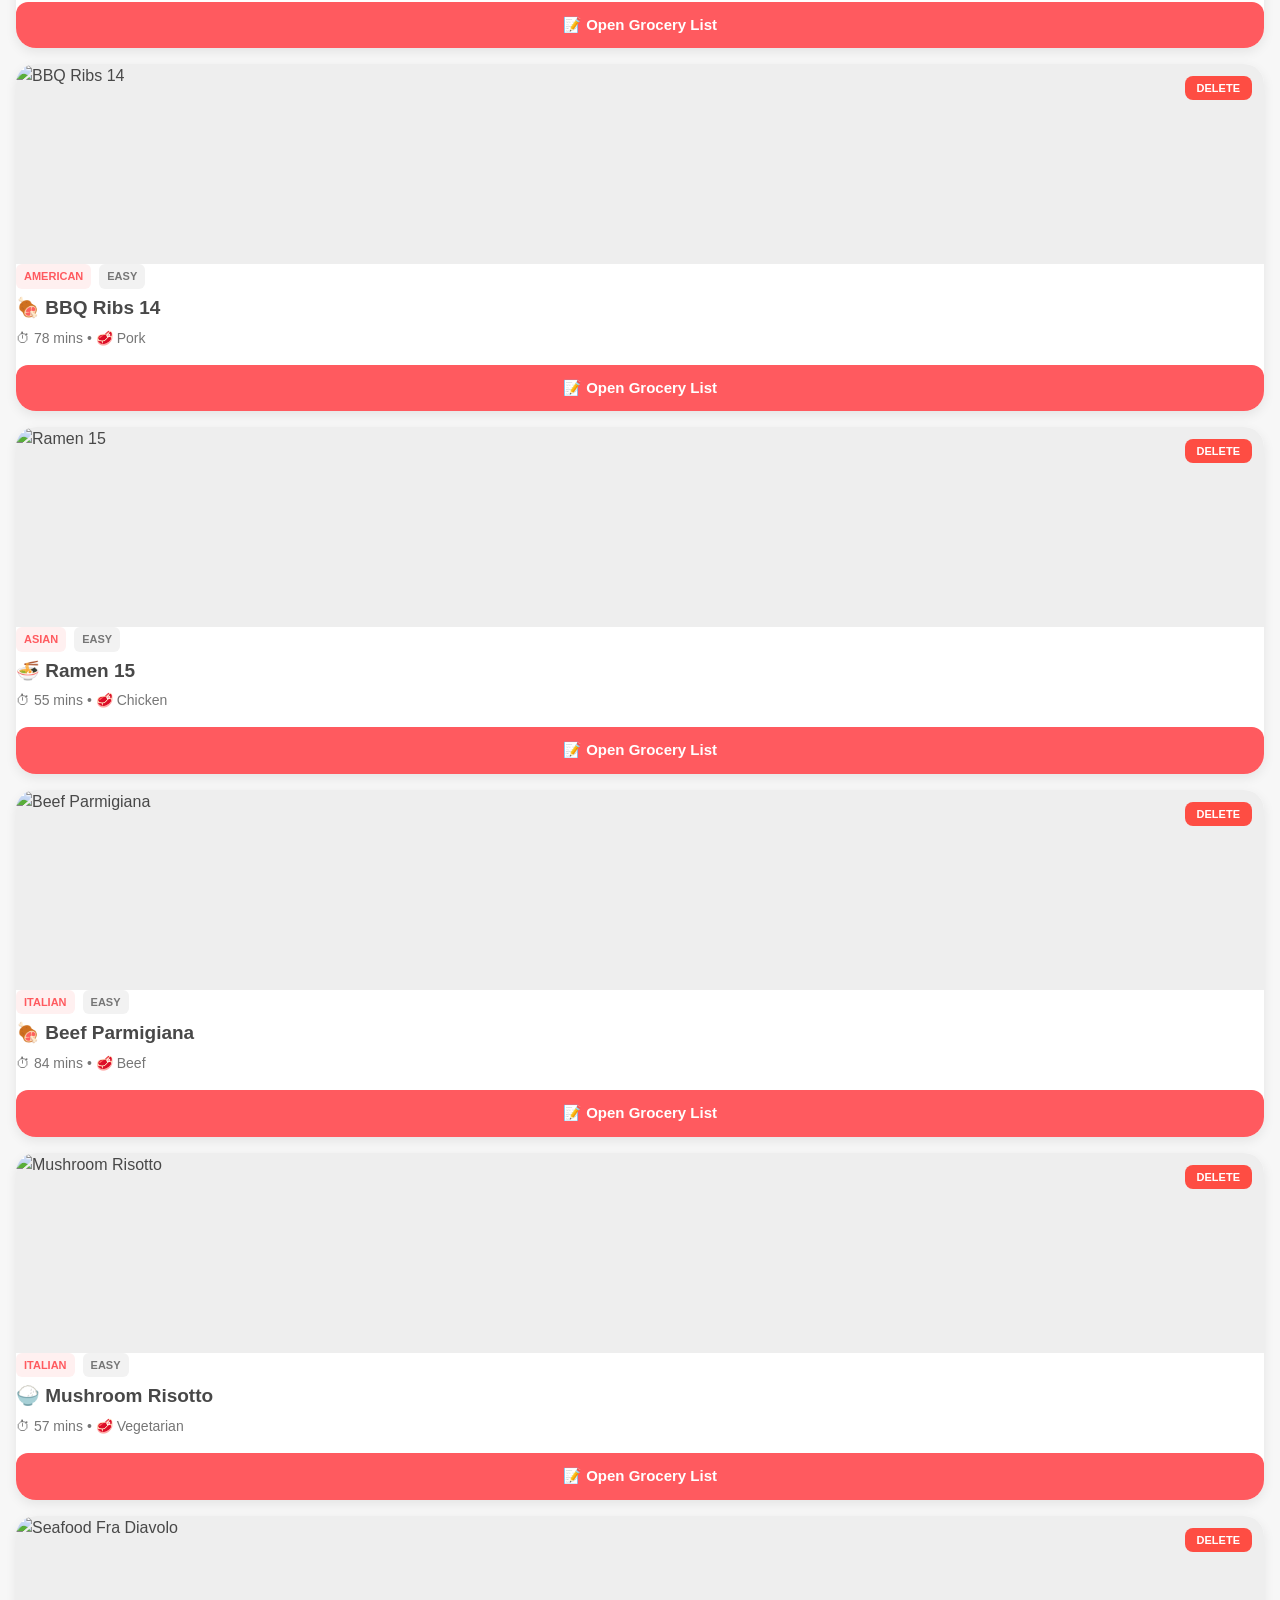
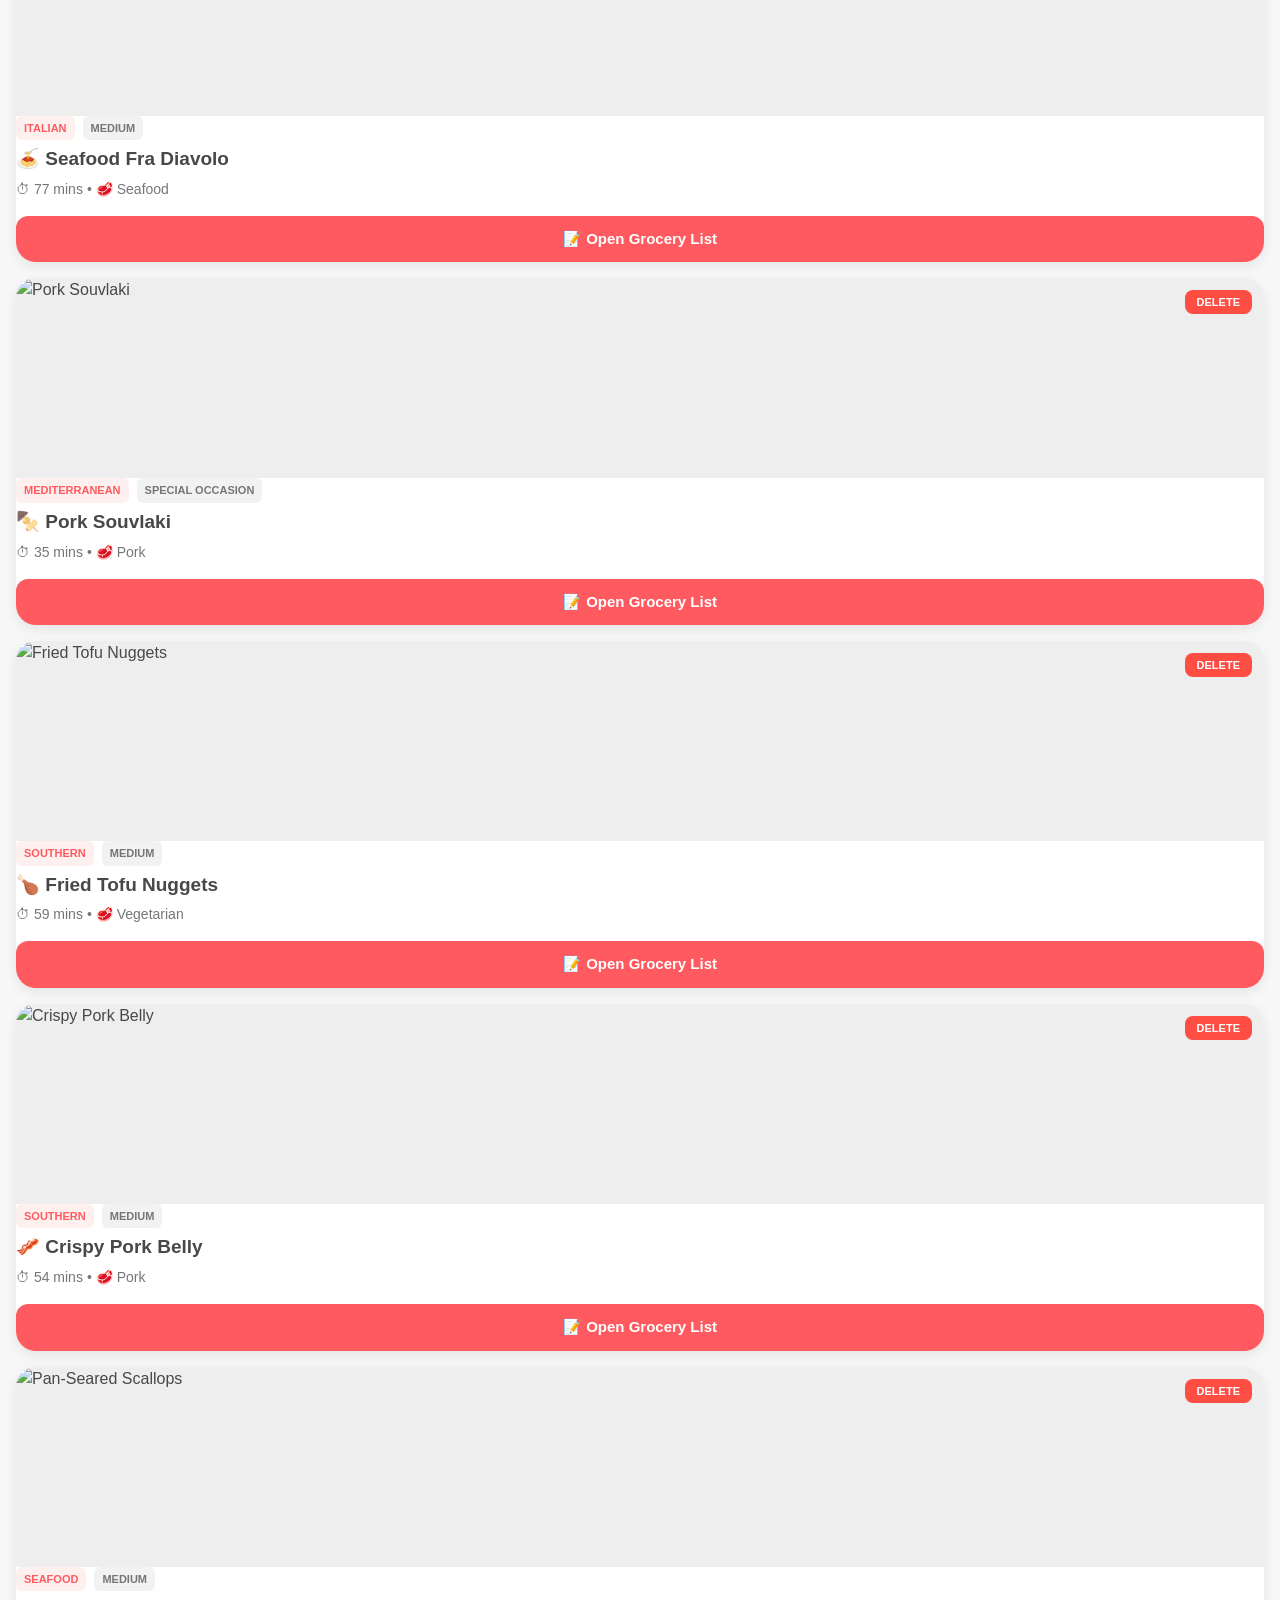
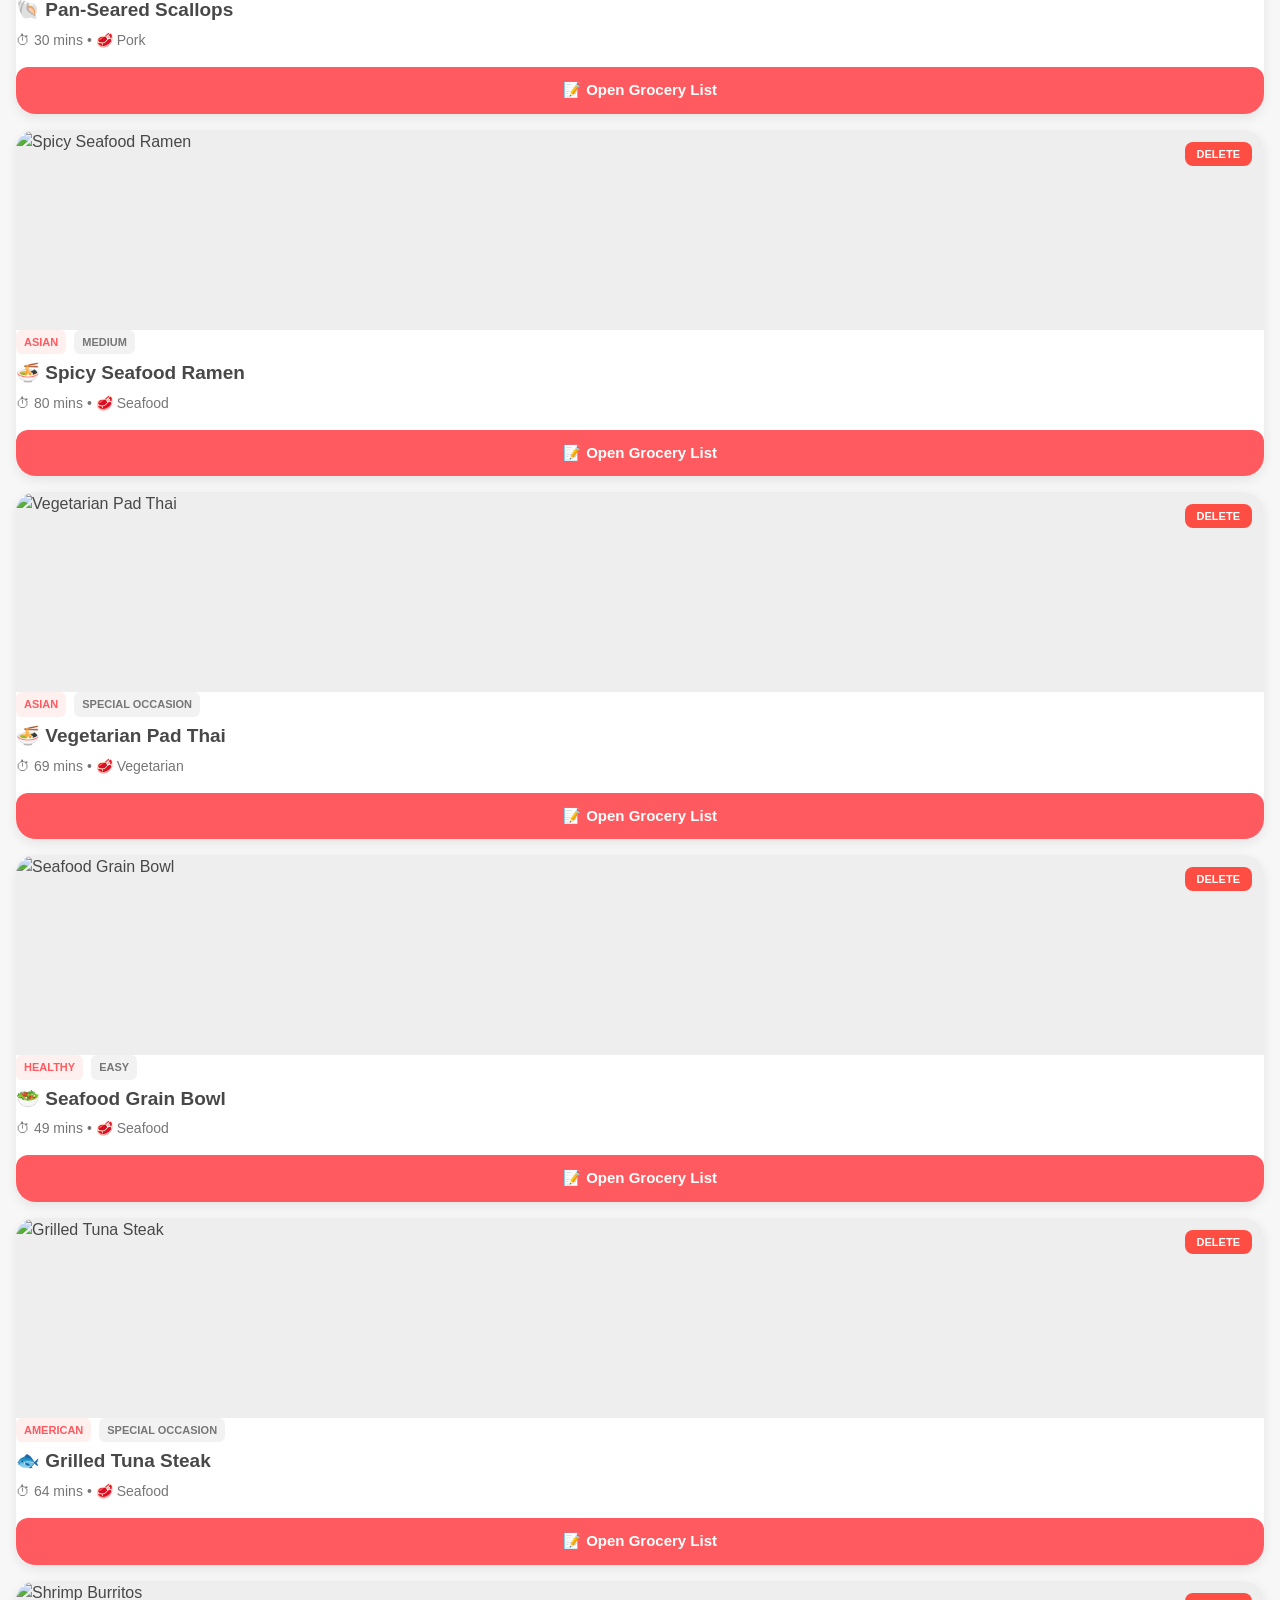
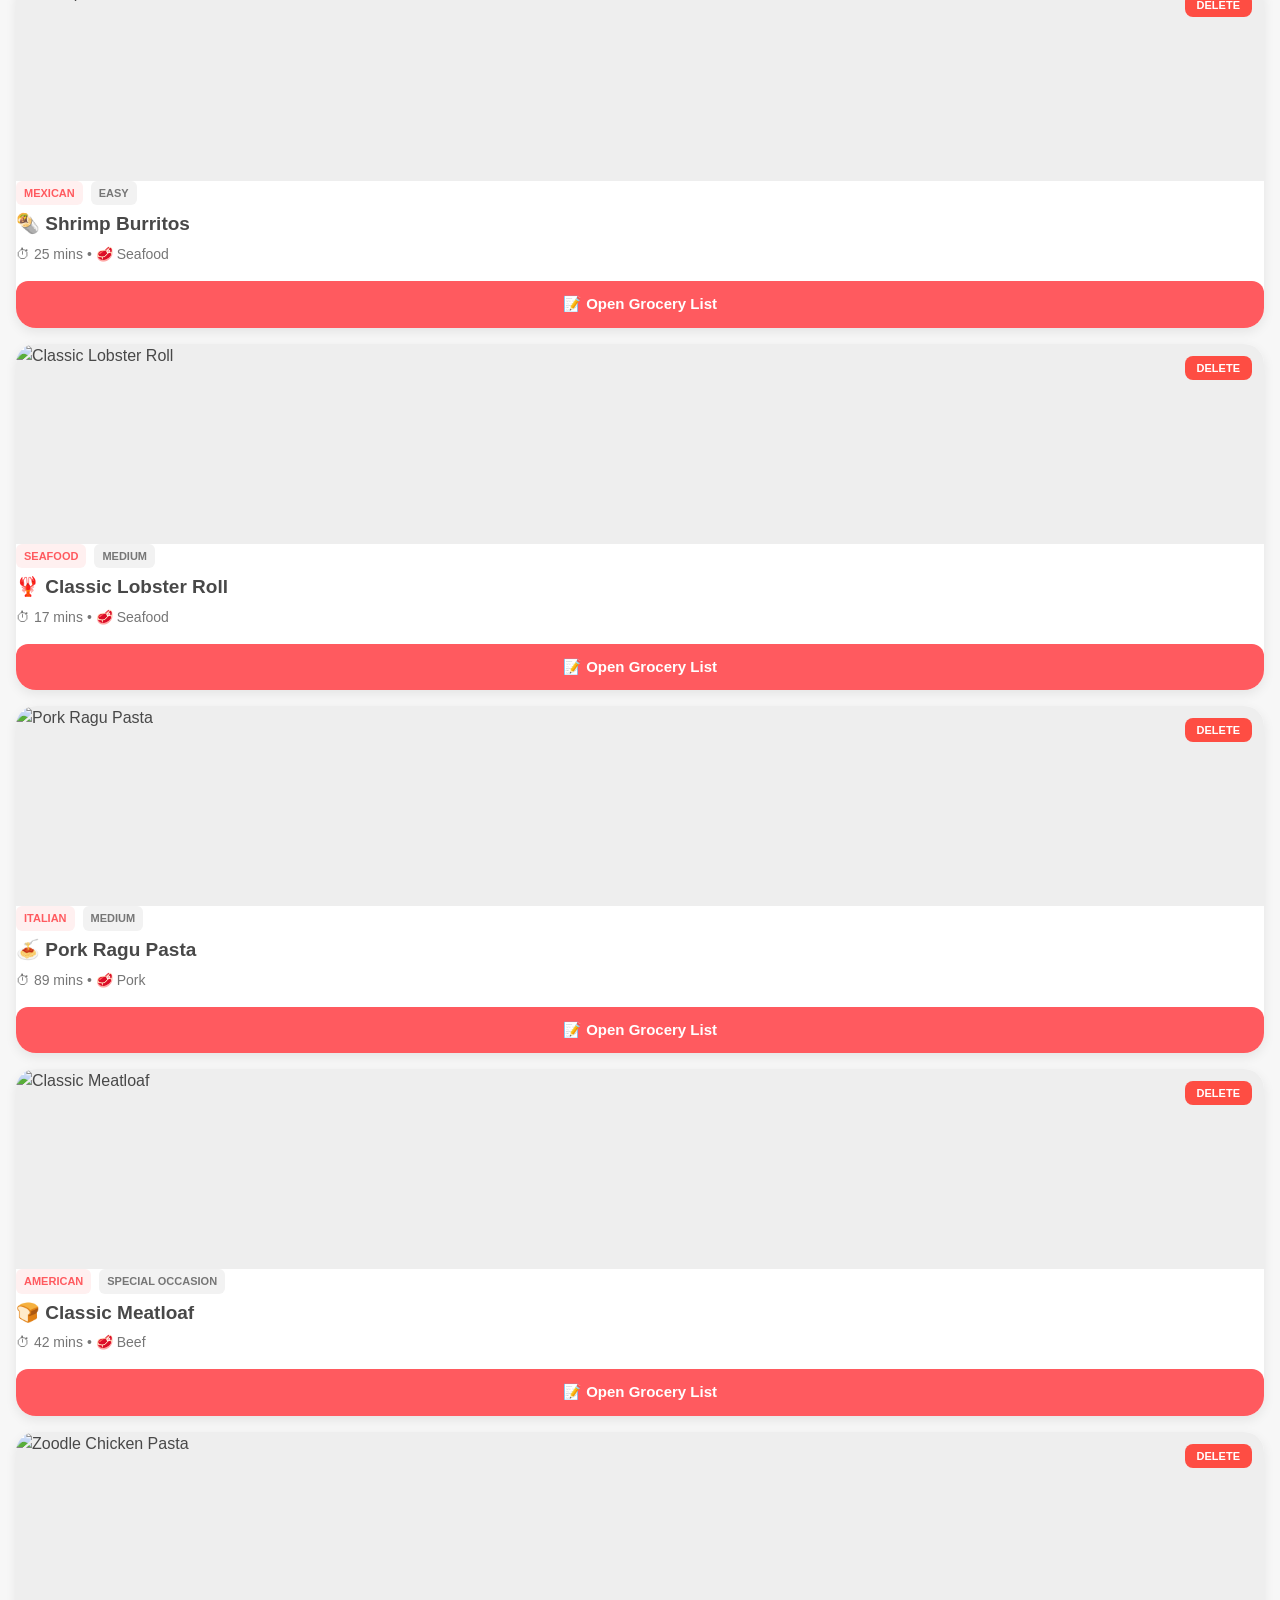
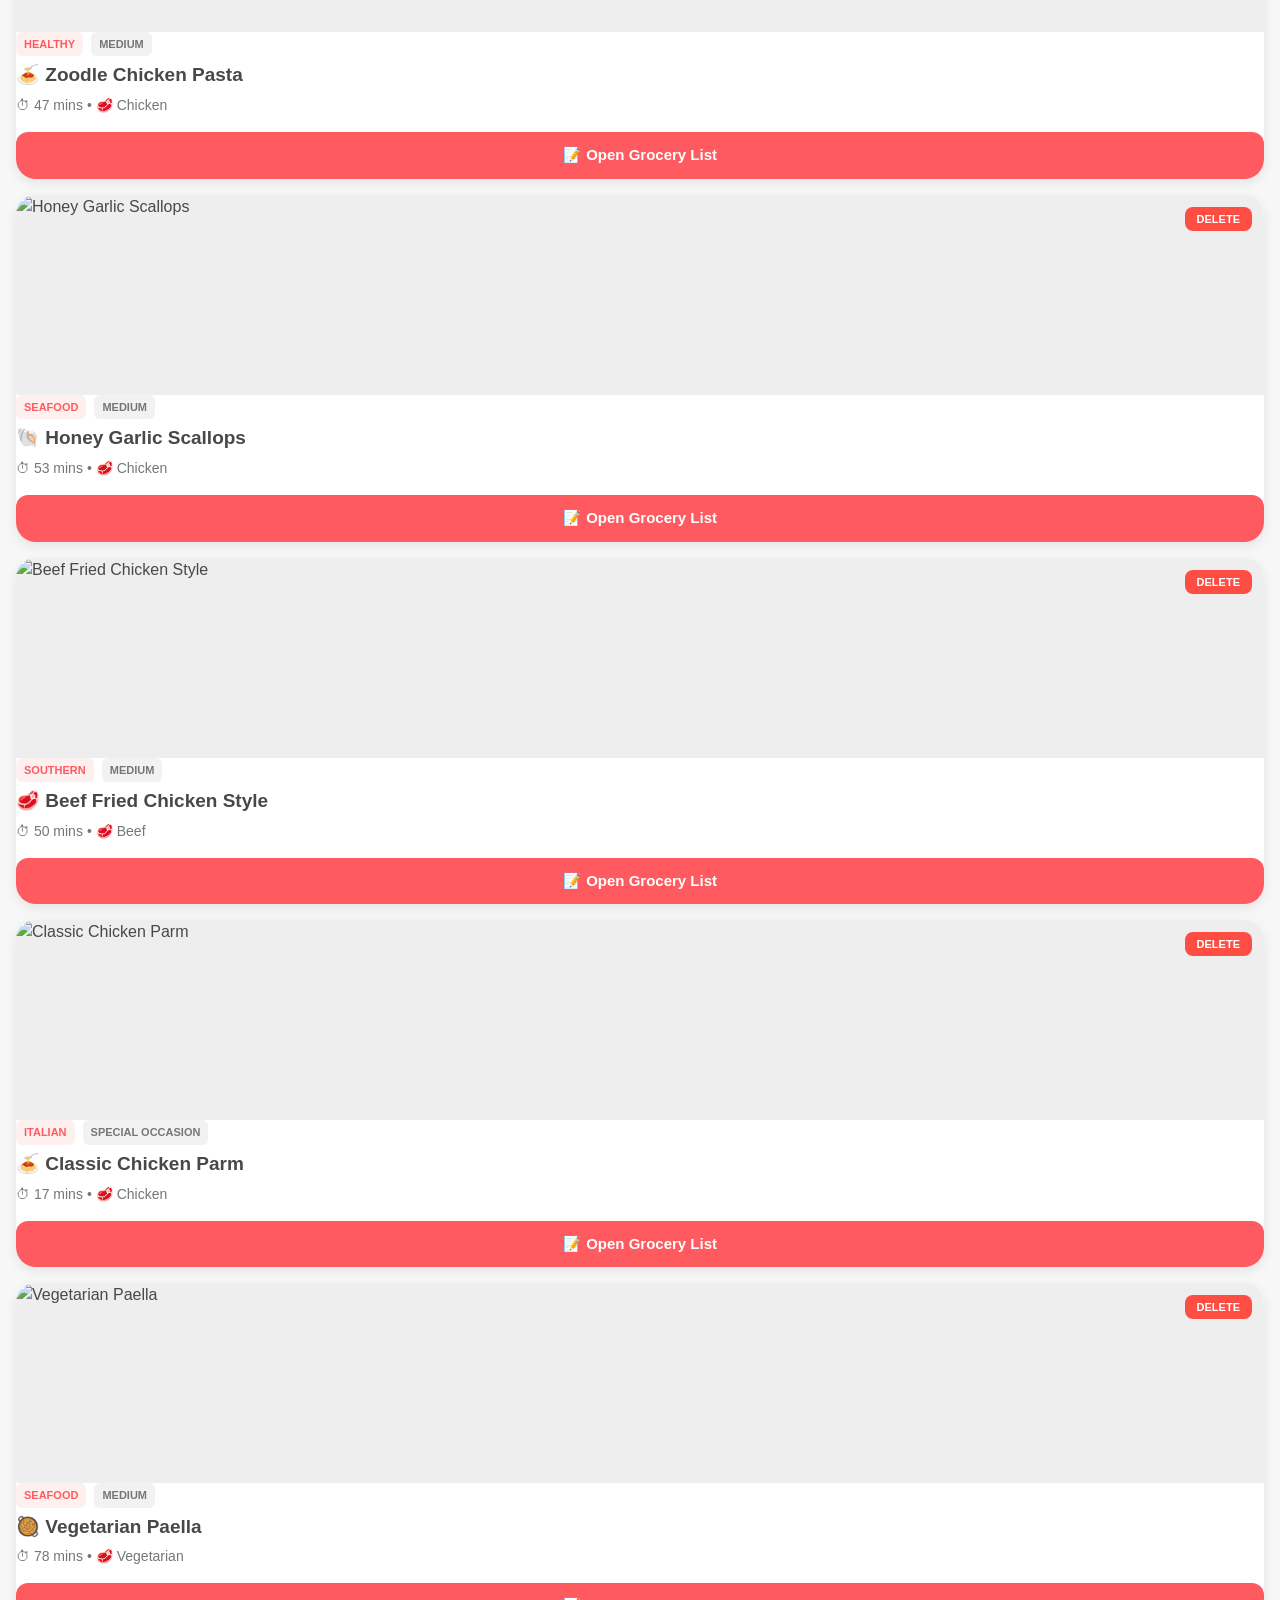
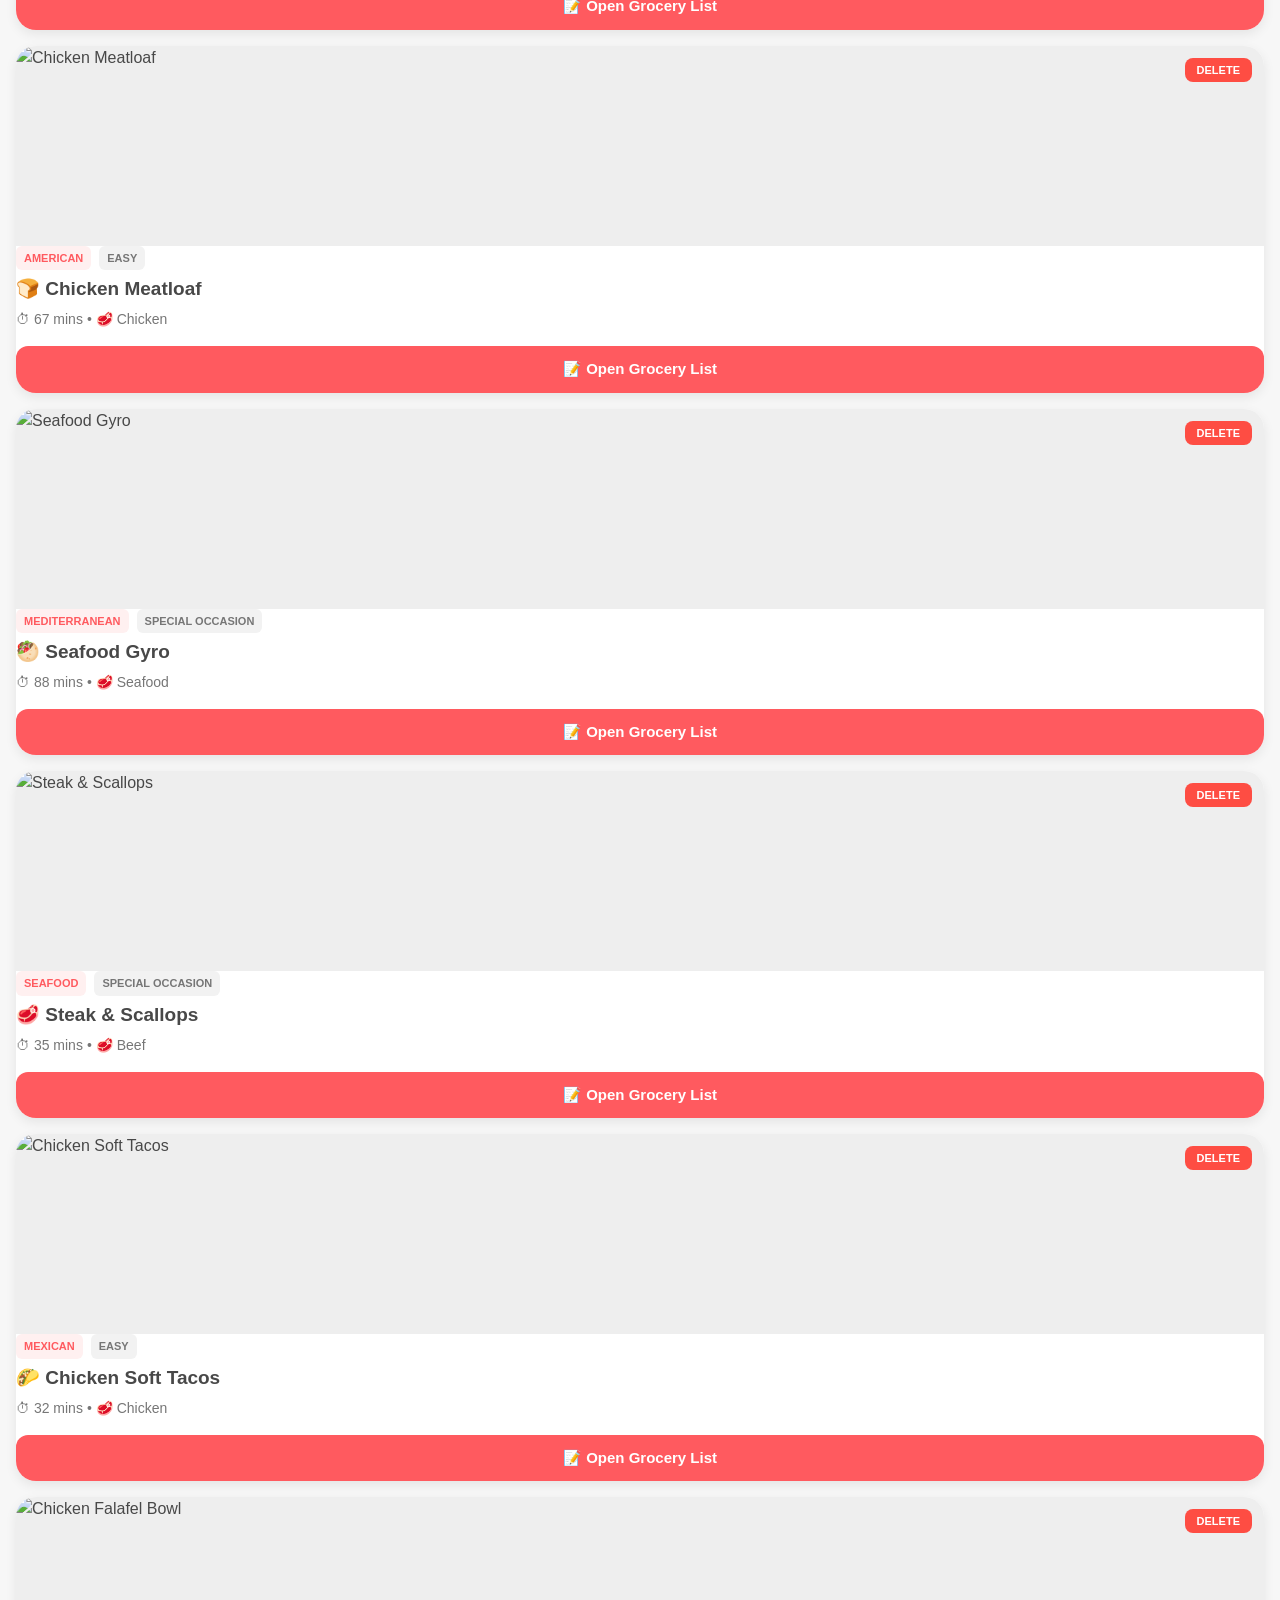
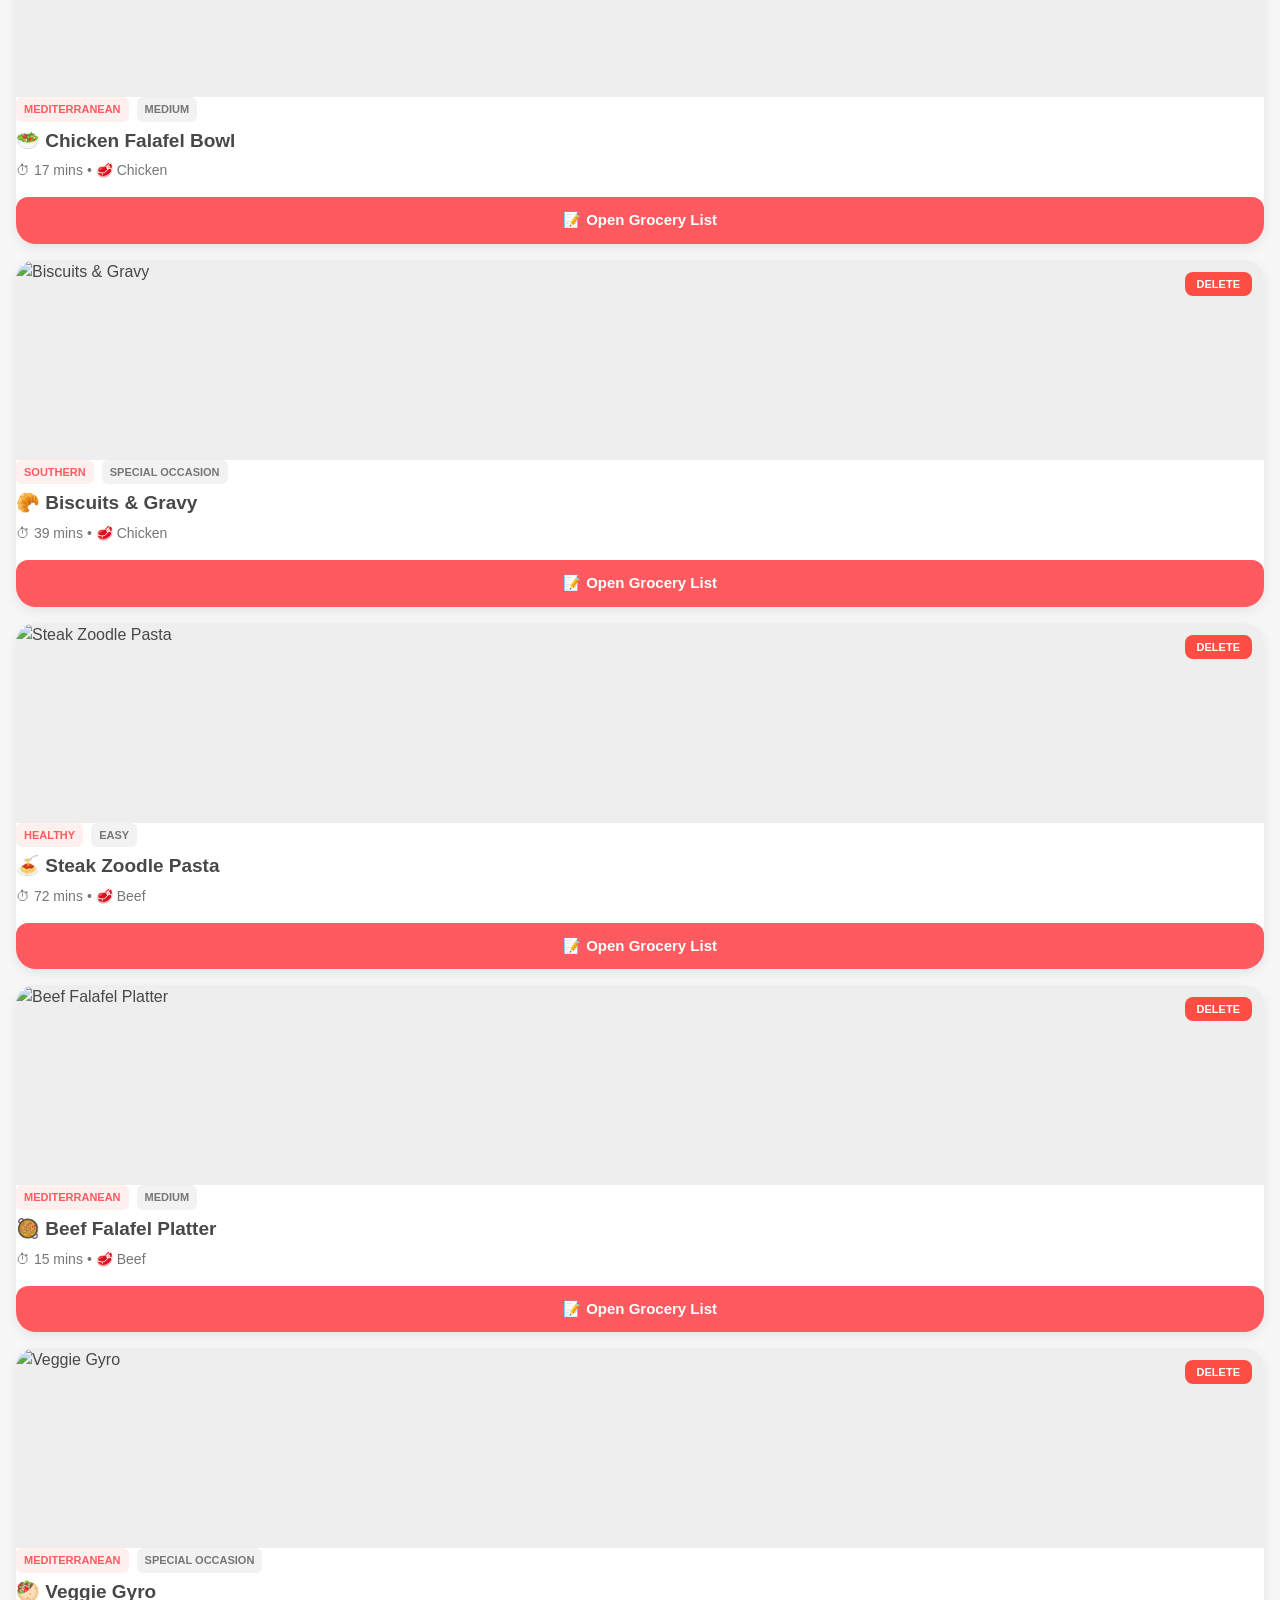
==== commit 130195f7: "Restore missing Recipe Modal and finalize all 50 Enhanced Recipes" ====
--- a/index.html
+++ b/index.html
@@ -38,6 +38,18 @@
         </div>
     </main>
 
+    <!-- Detailed View Modal -->
+    <div id="recipe-modal" class="modal">
+        <div class="modal-header">
+            <button class="btn-close" onclick="closeModal()">✕</button>
+            <span style="font-weight: 600;">Recipe Details</span>
+            <div style="width: 32px;"></div>
+        </div>
+        <div class="modal-content" id="modal-content">
+            <!-- Full recipe details here -->
+        </div>
+    </div>
+
     <!-- Grocery List Modal -->
     <div id="grocery-modal" class="modal">
         <div class="modal-header">
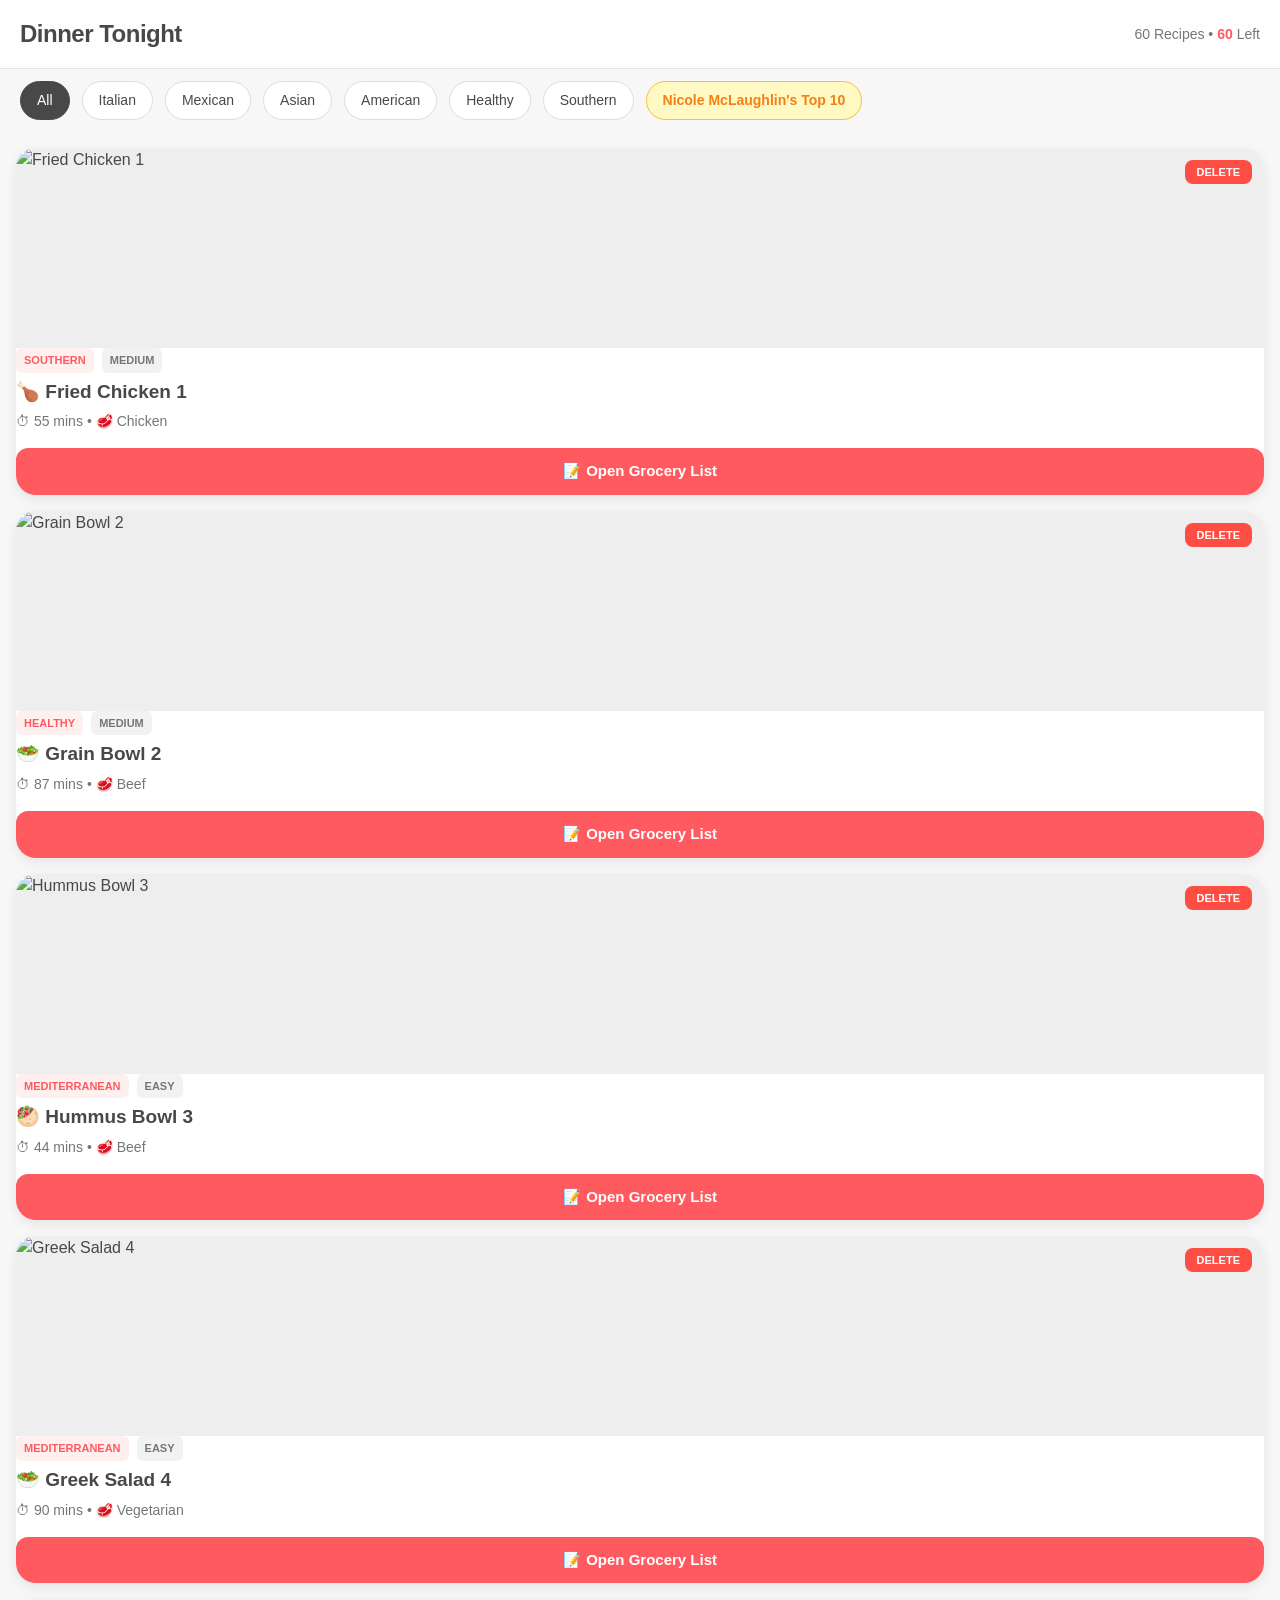
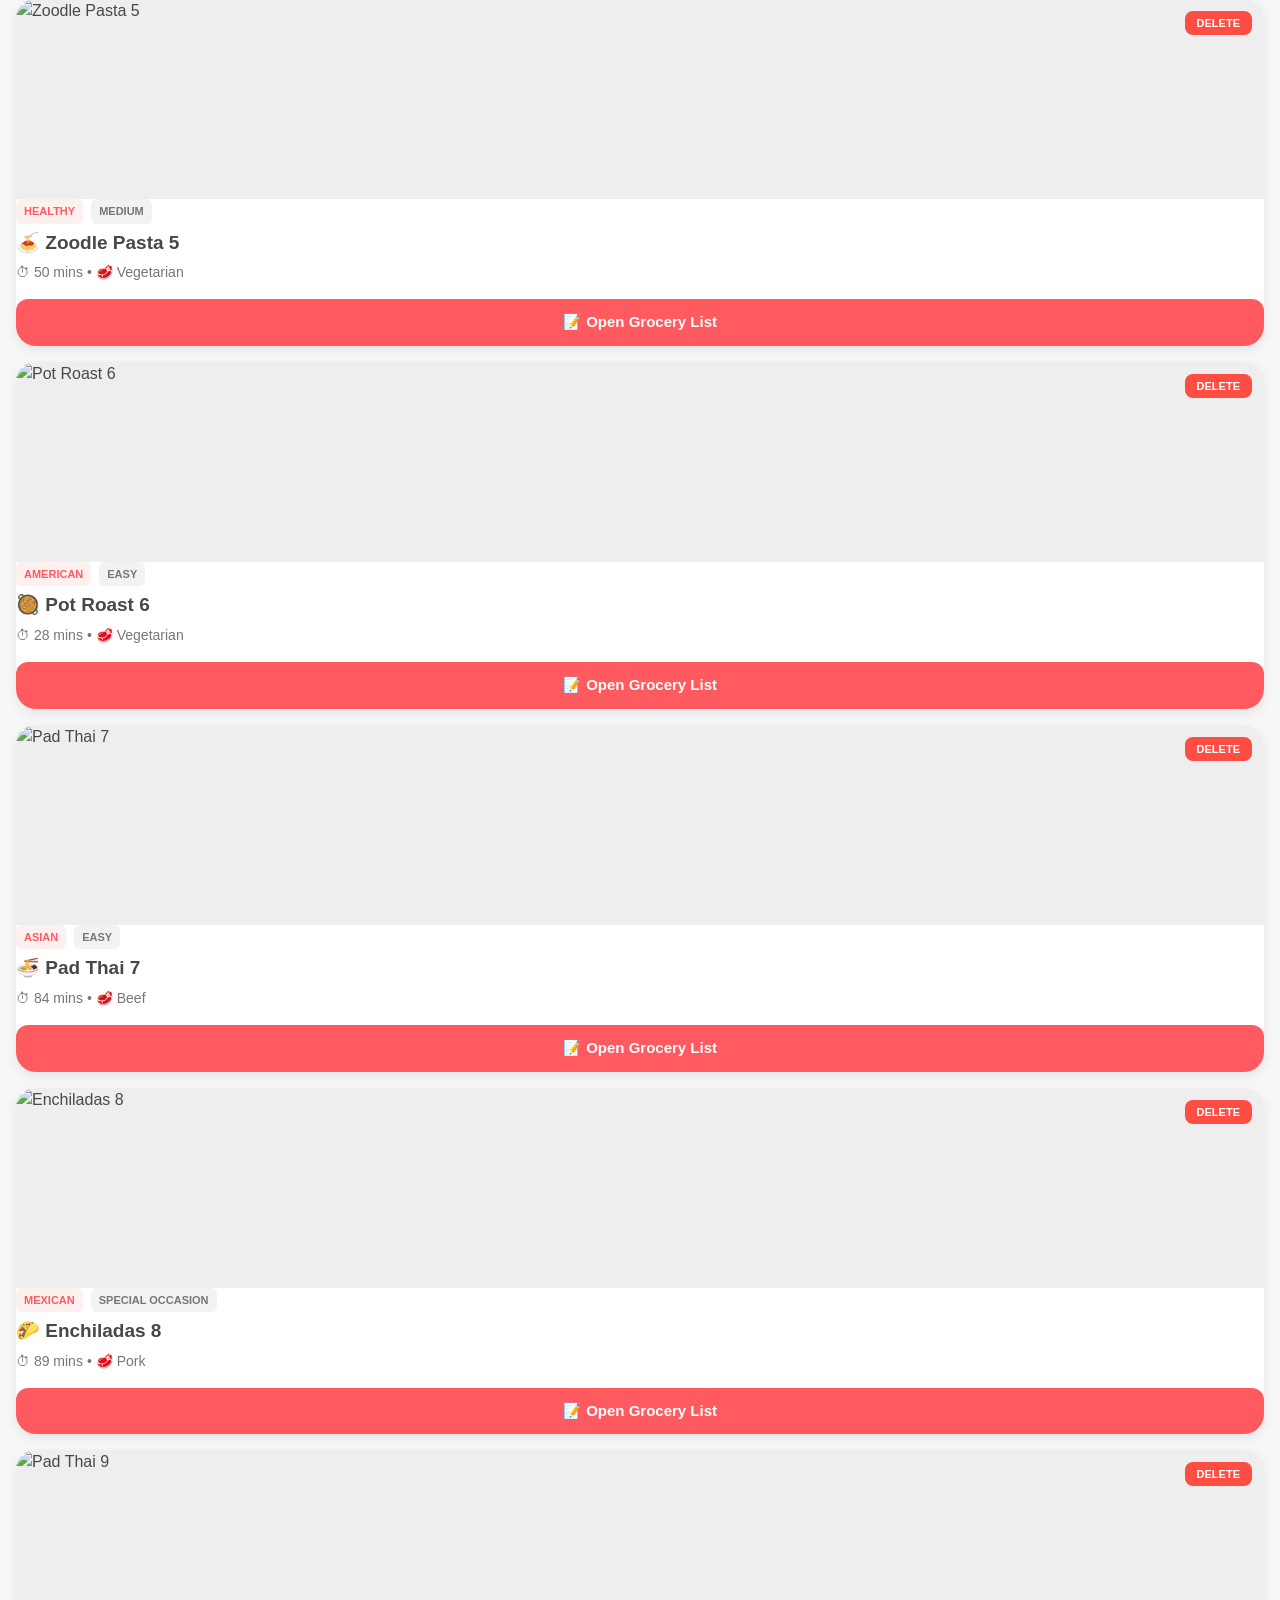
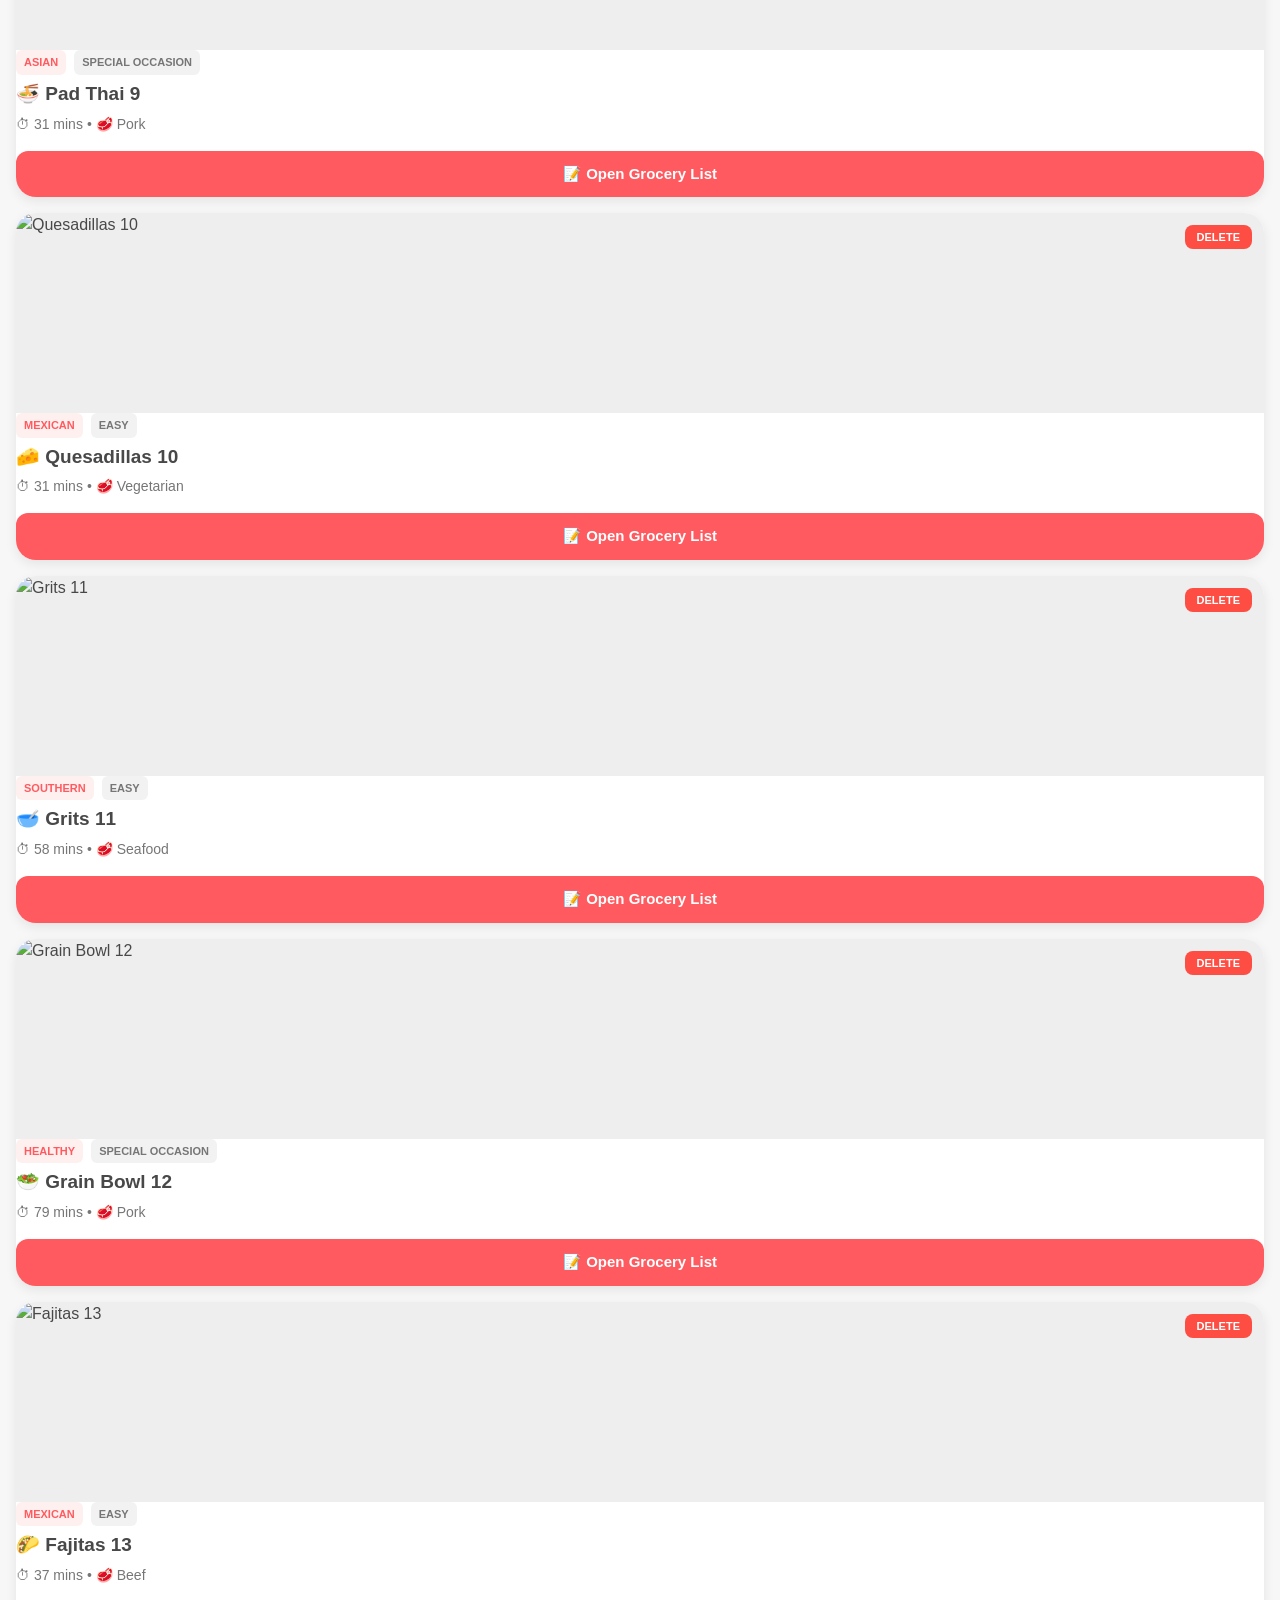
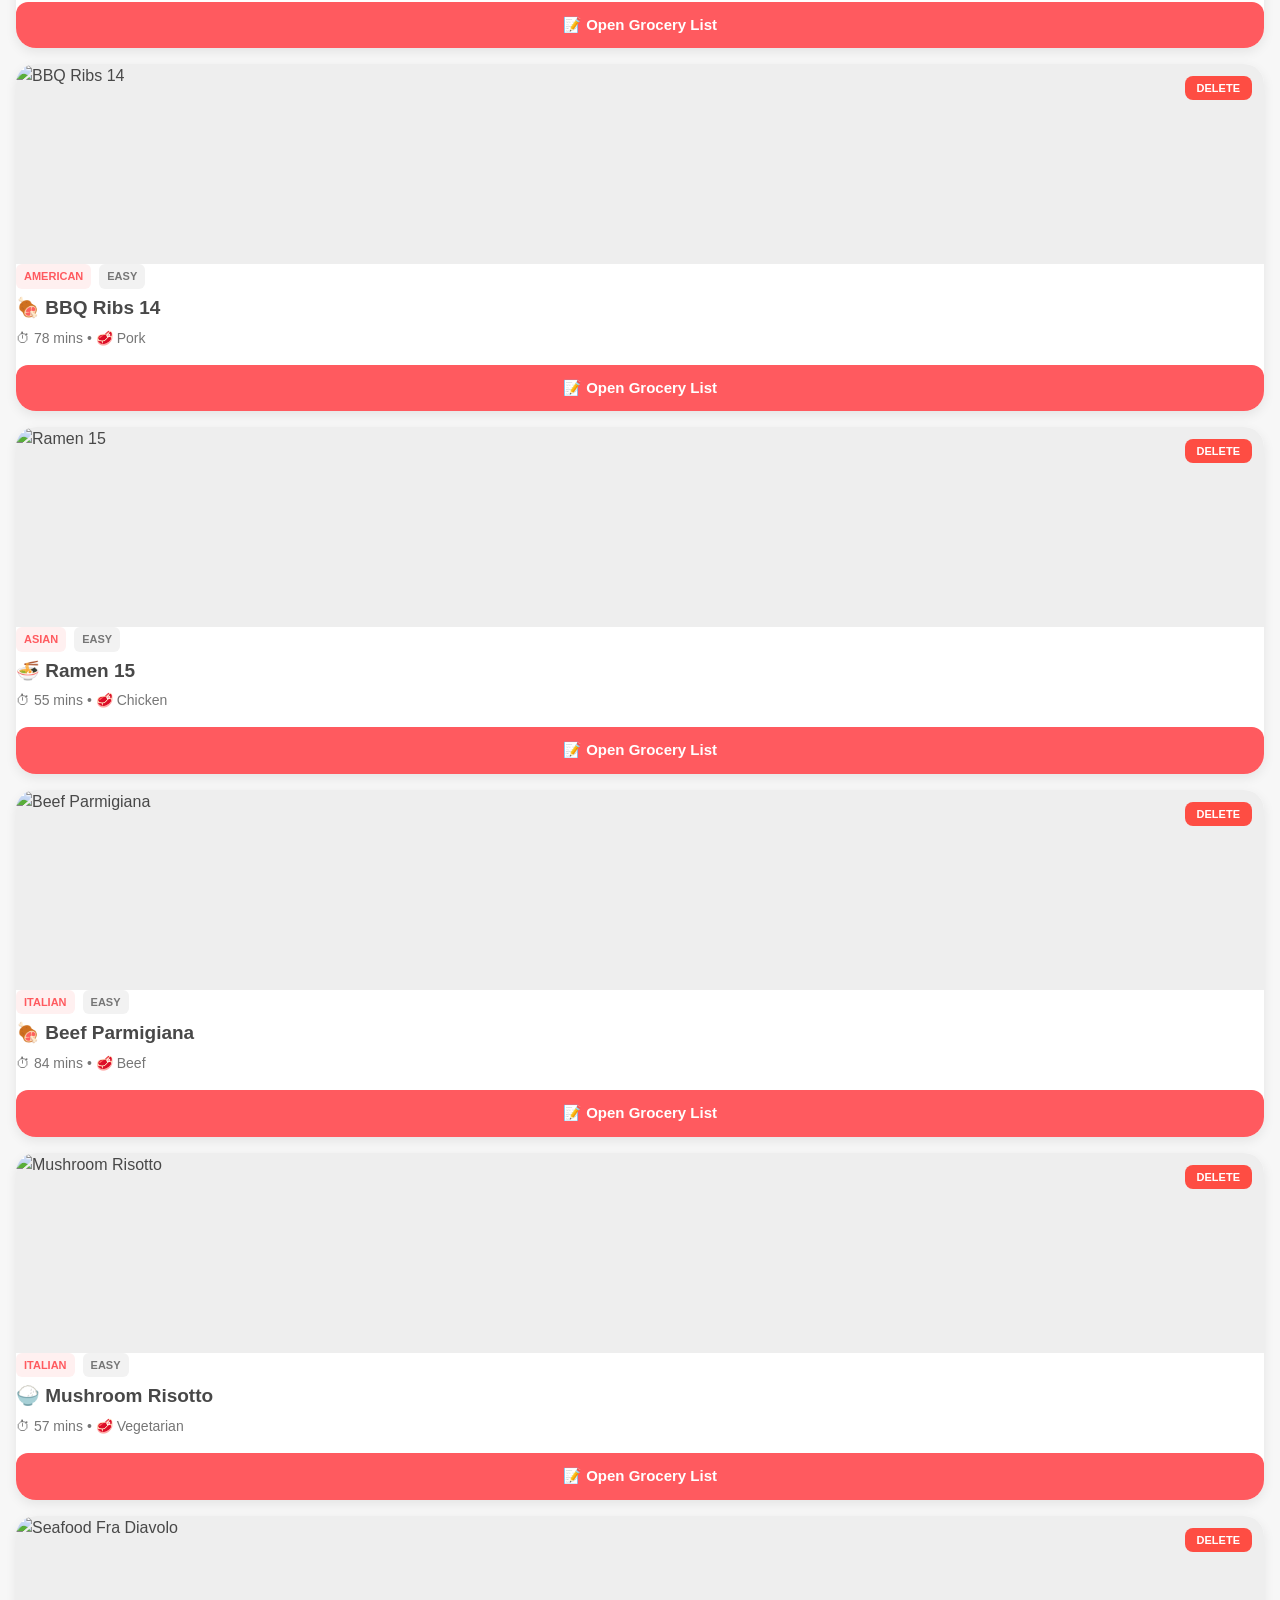
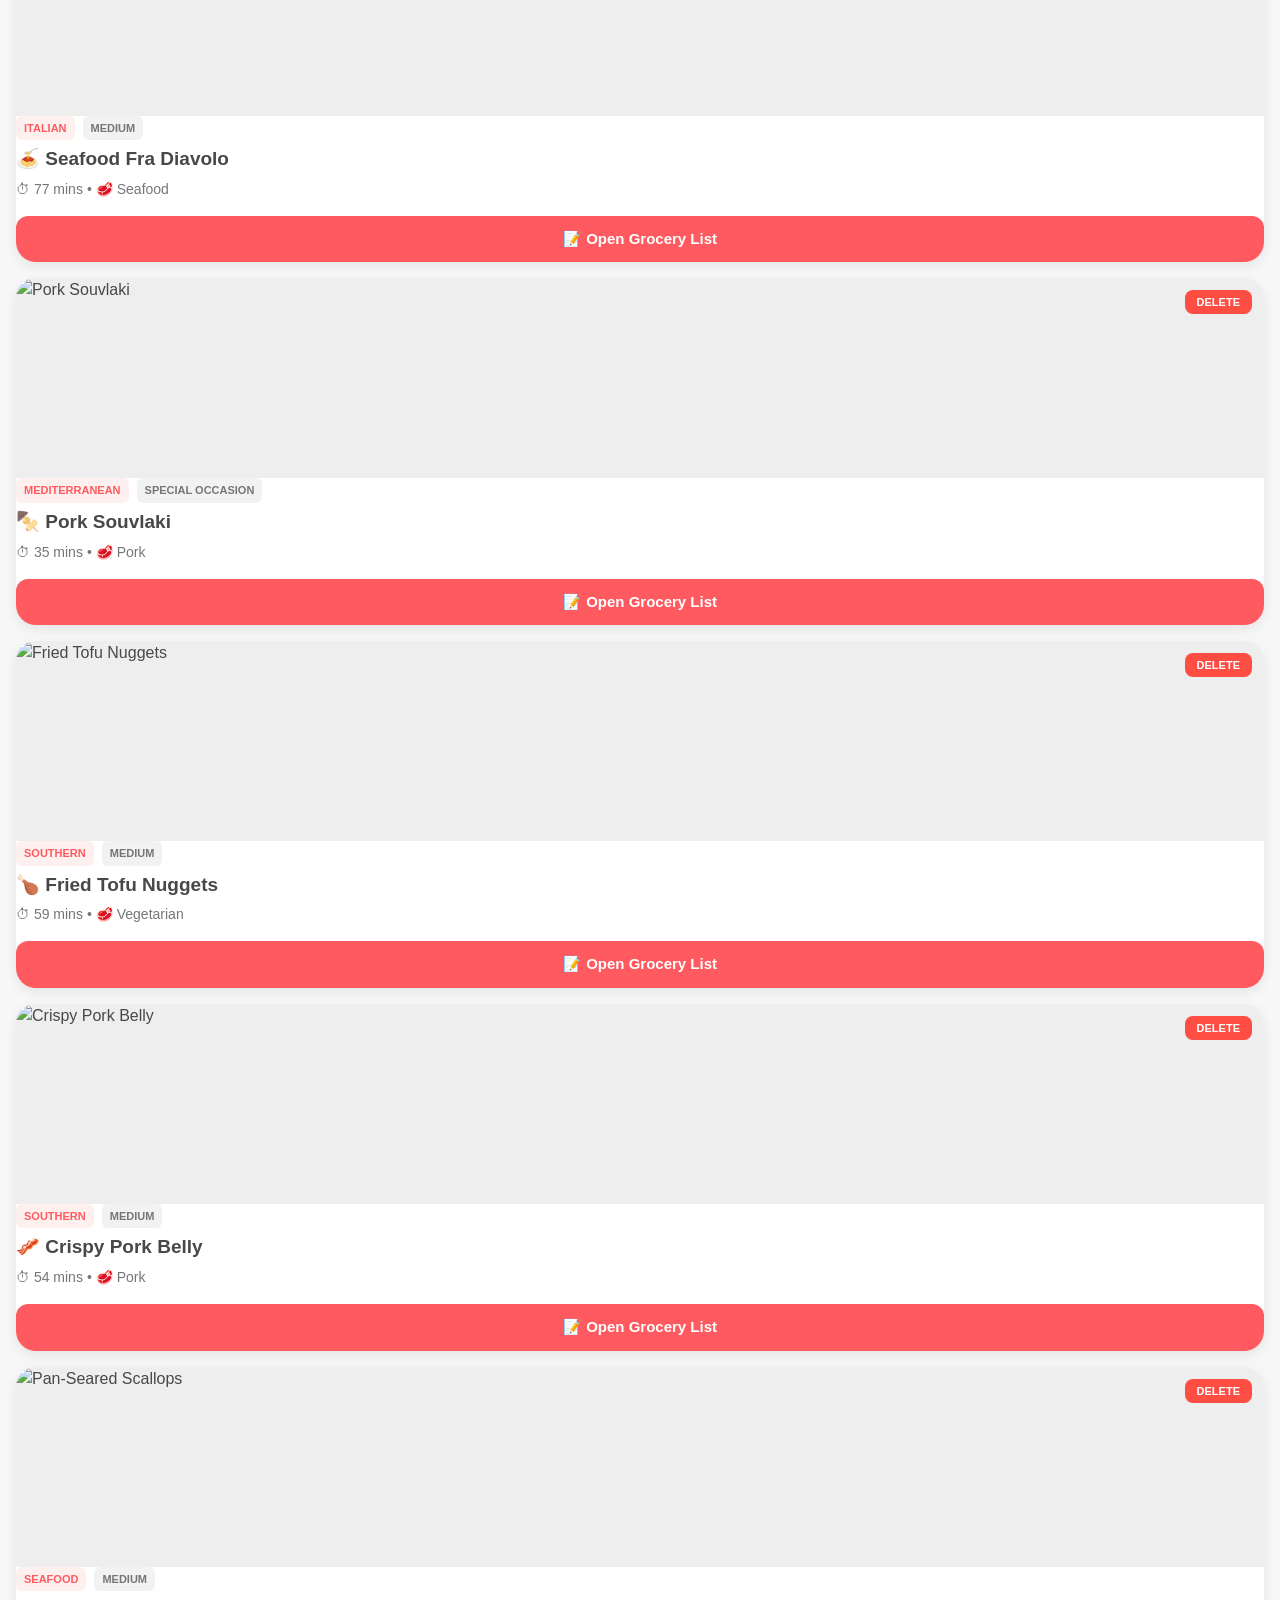
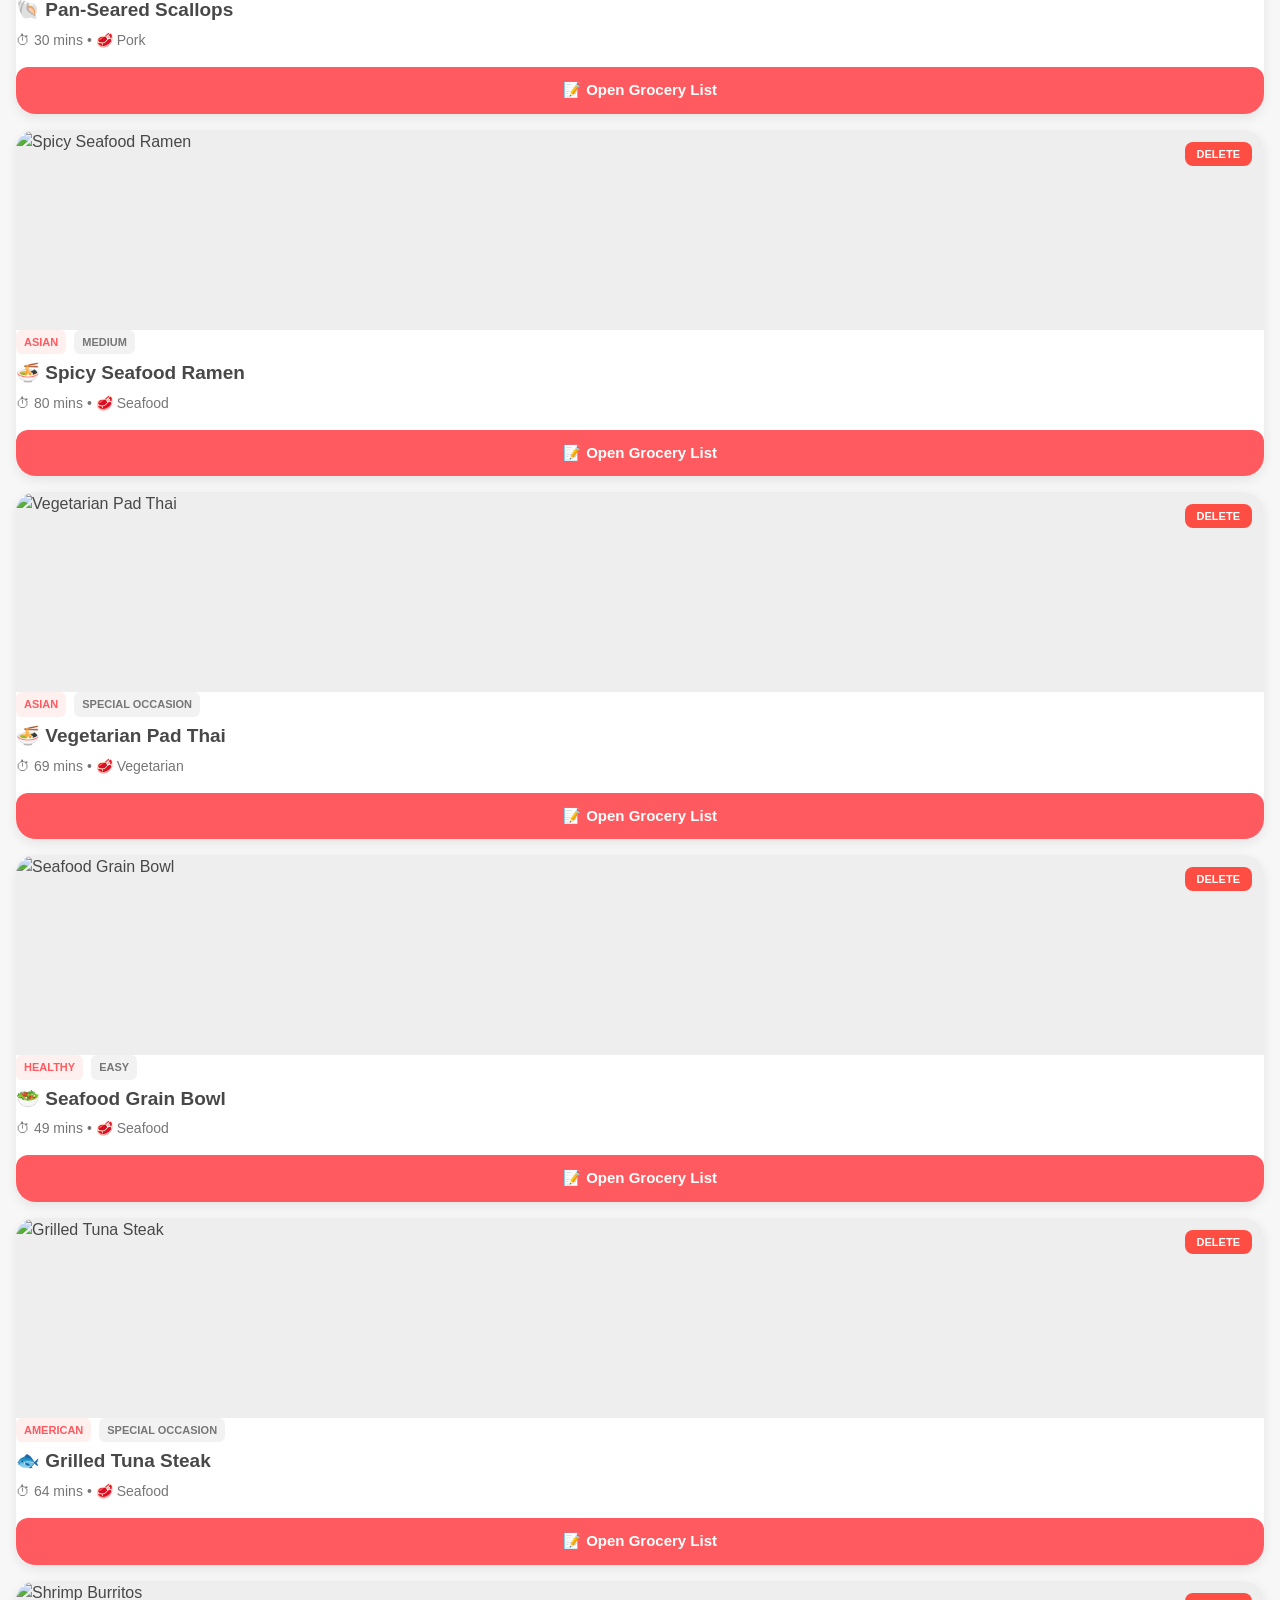
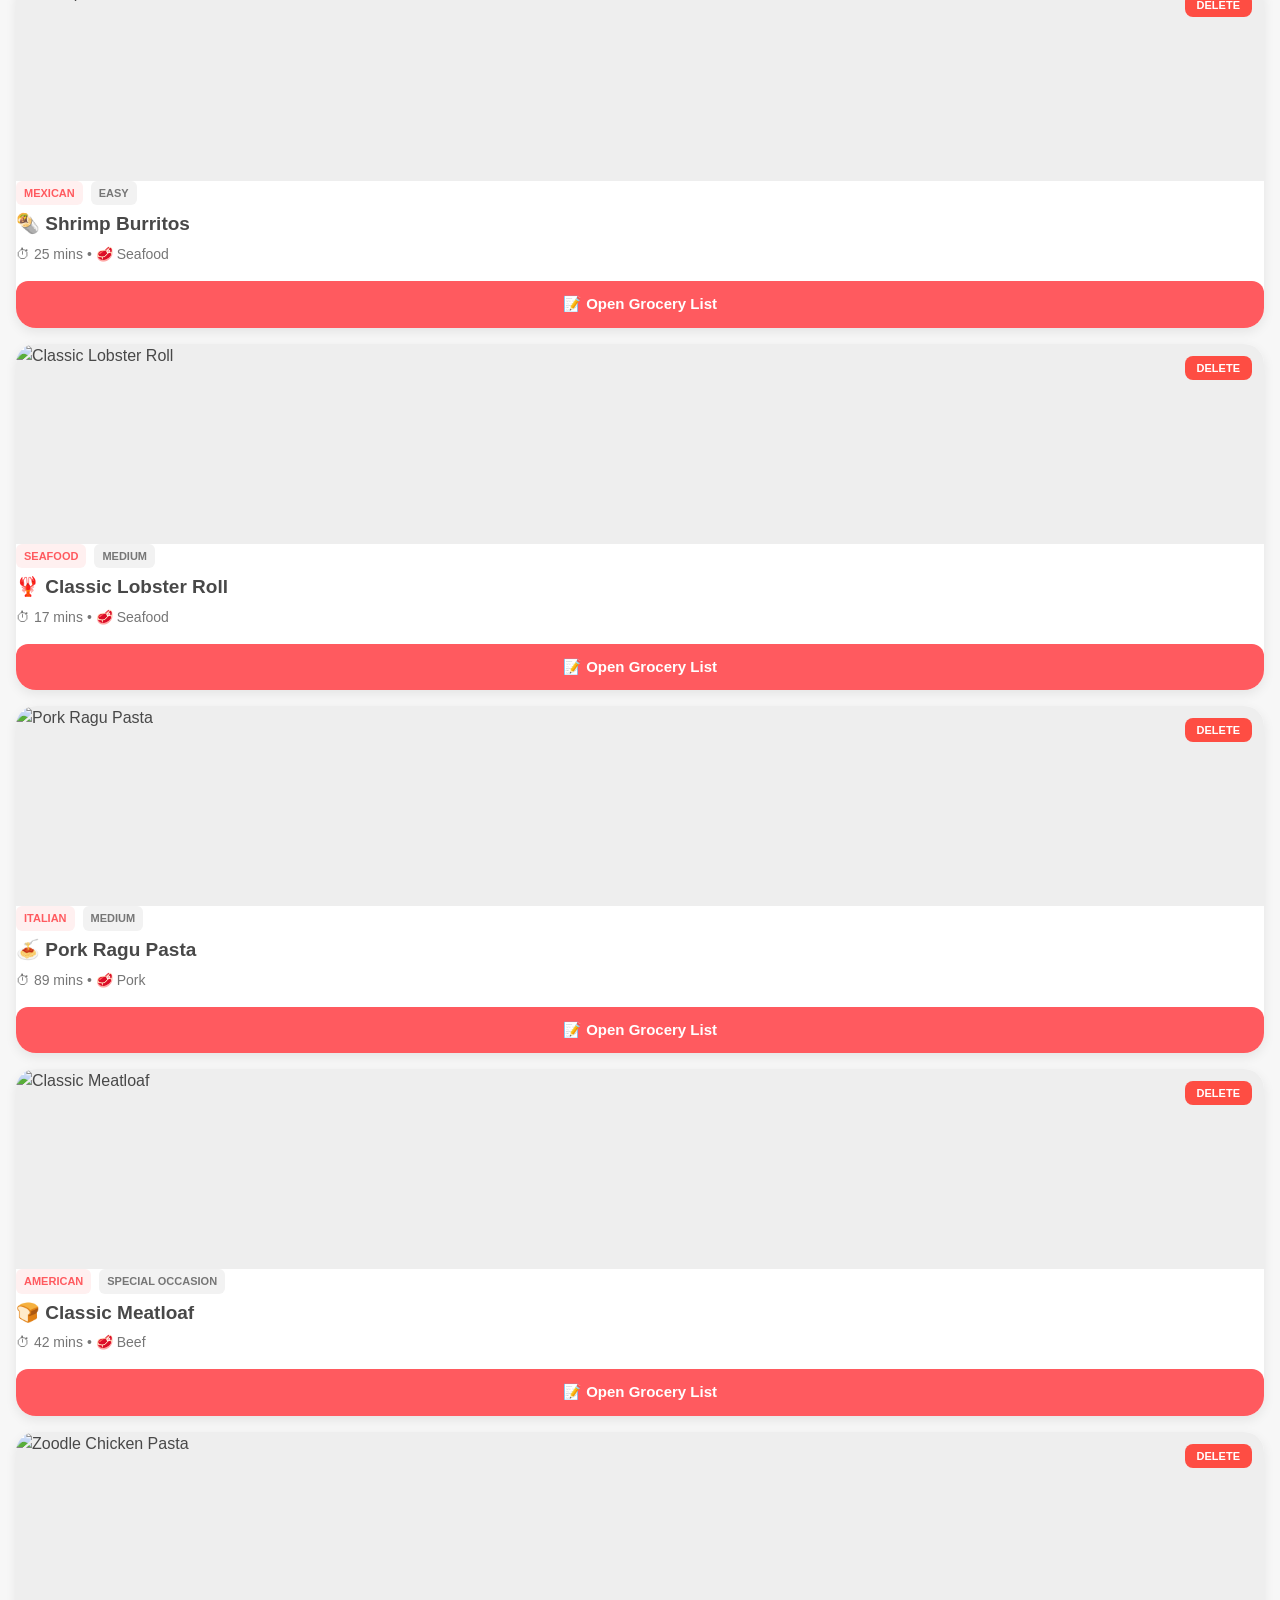
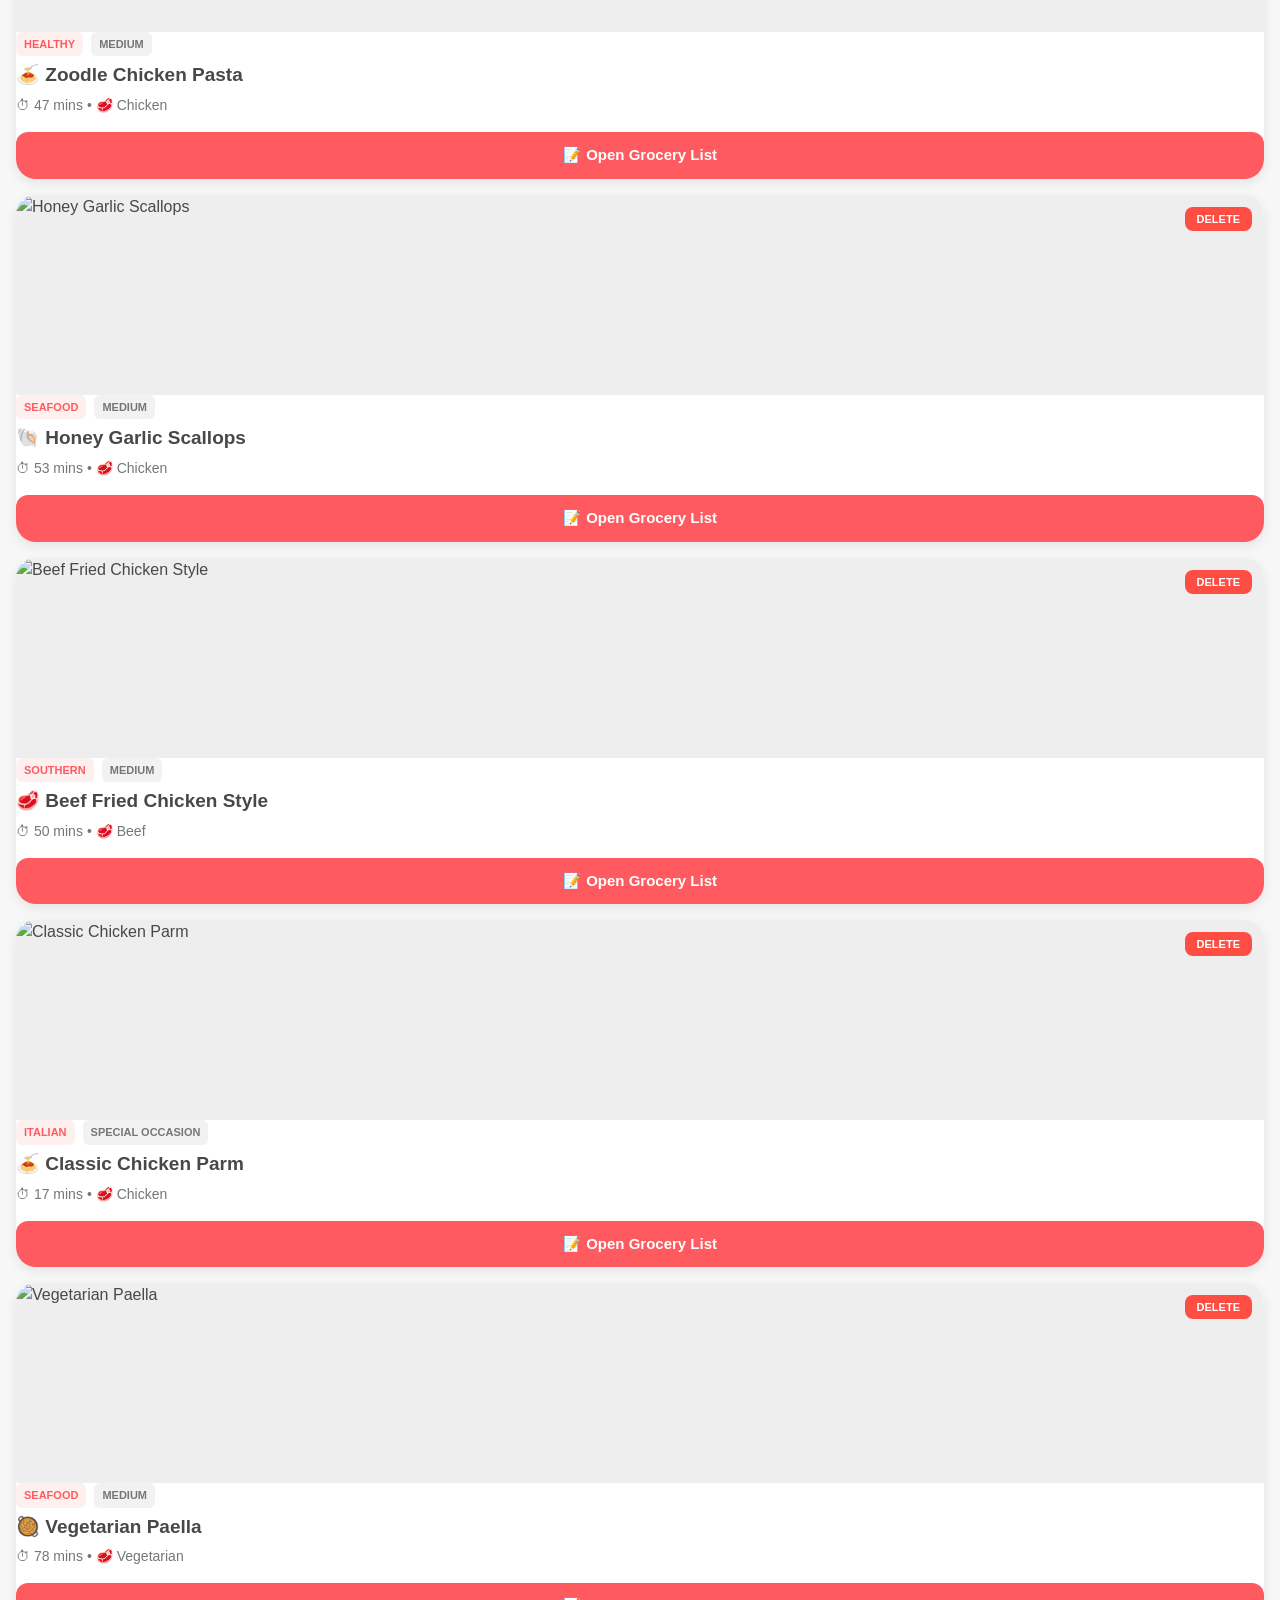
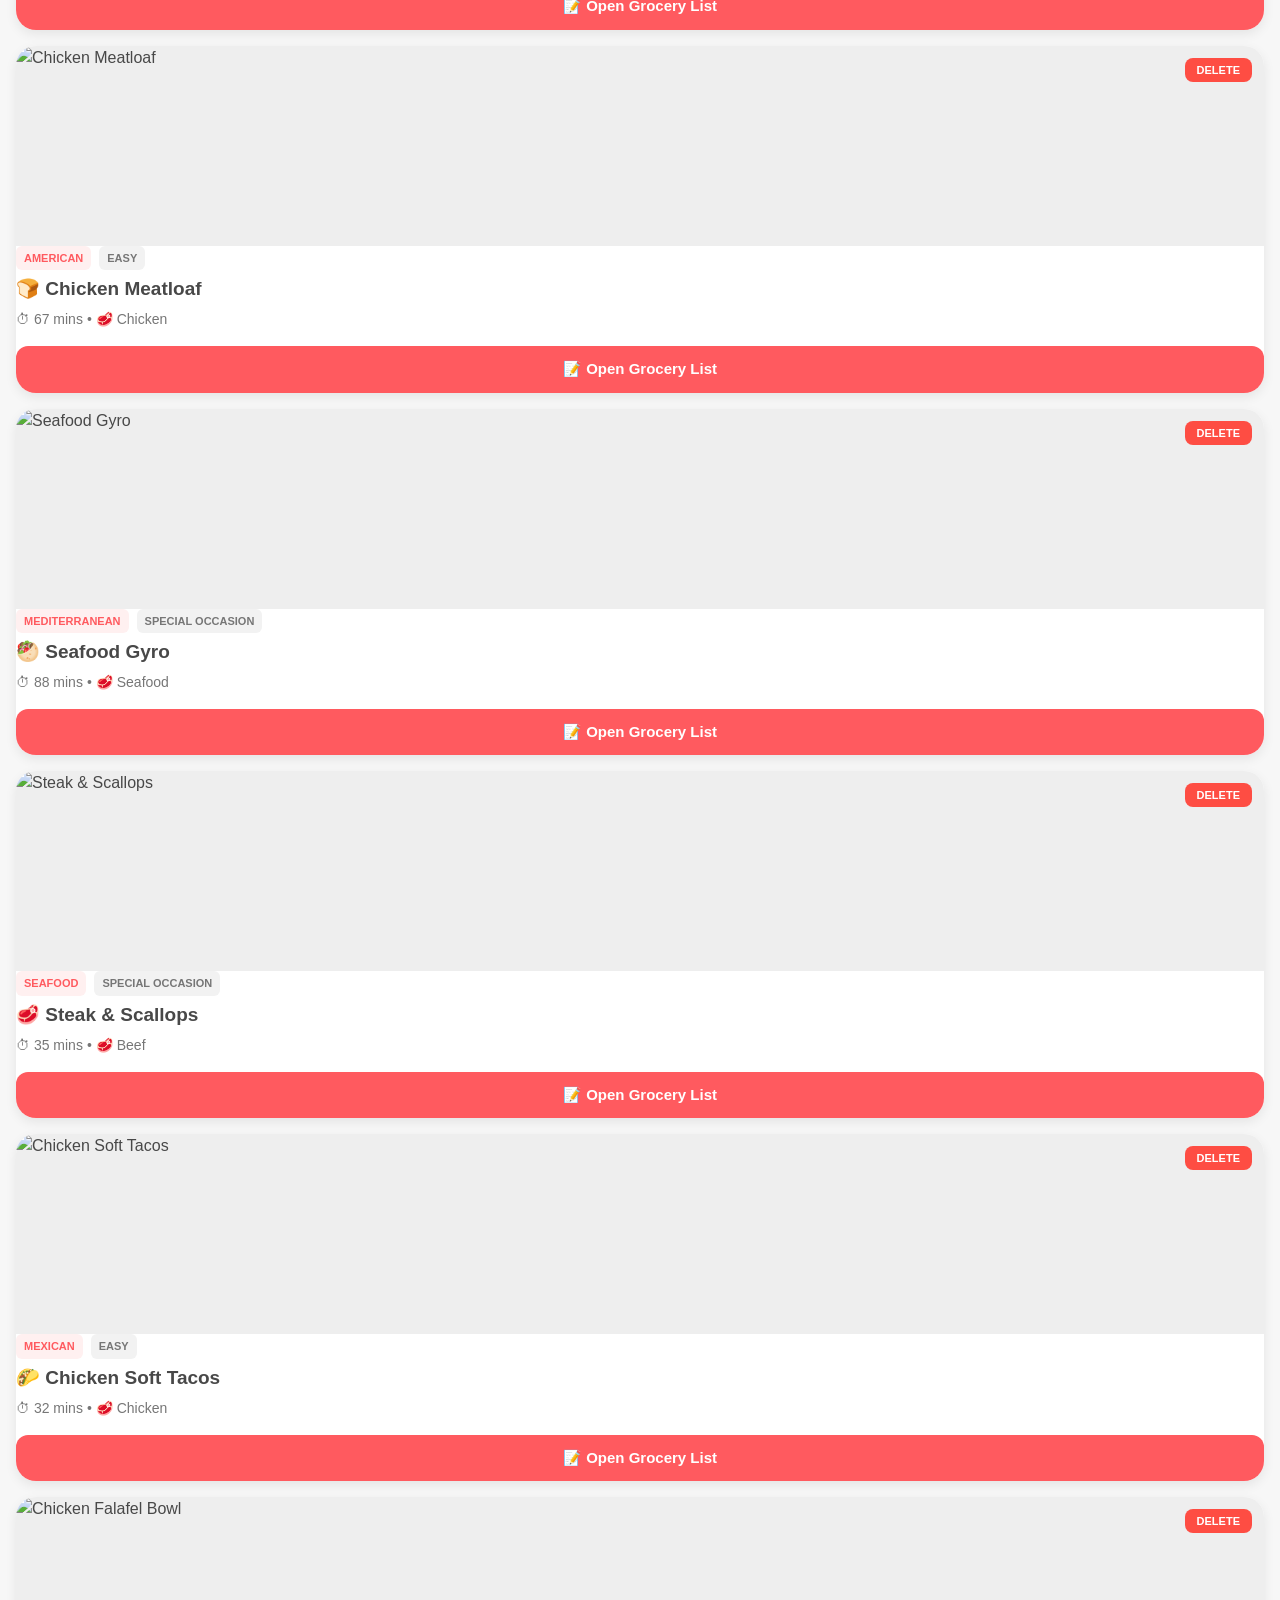
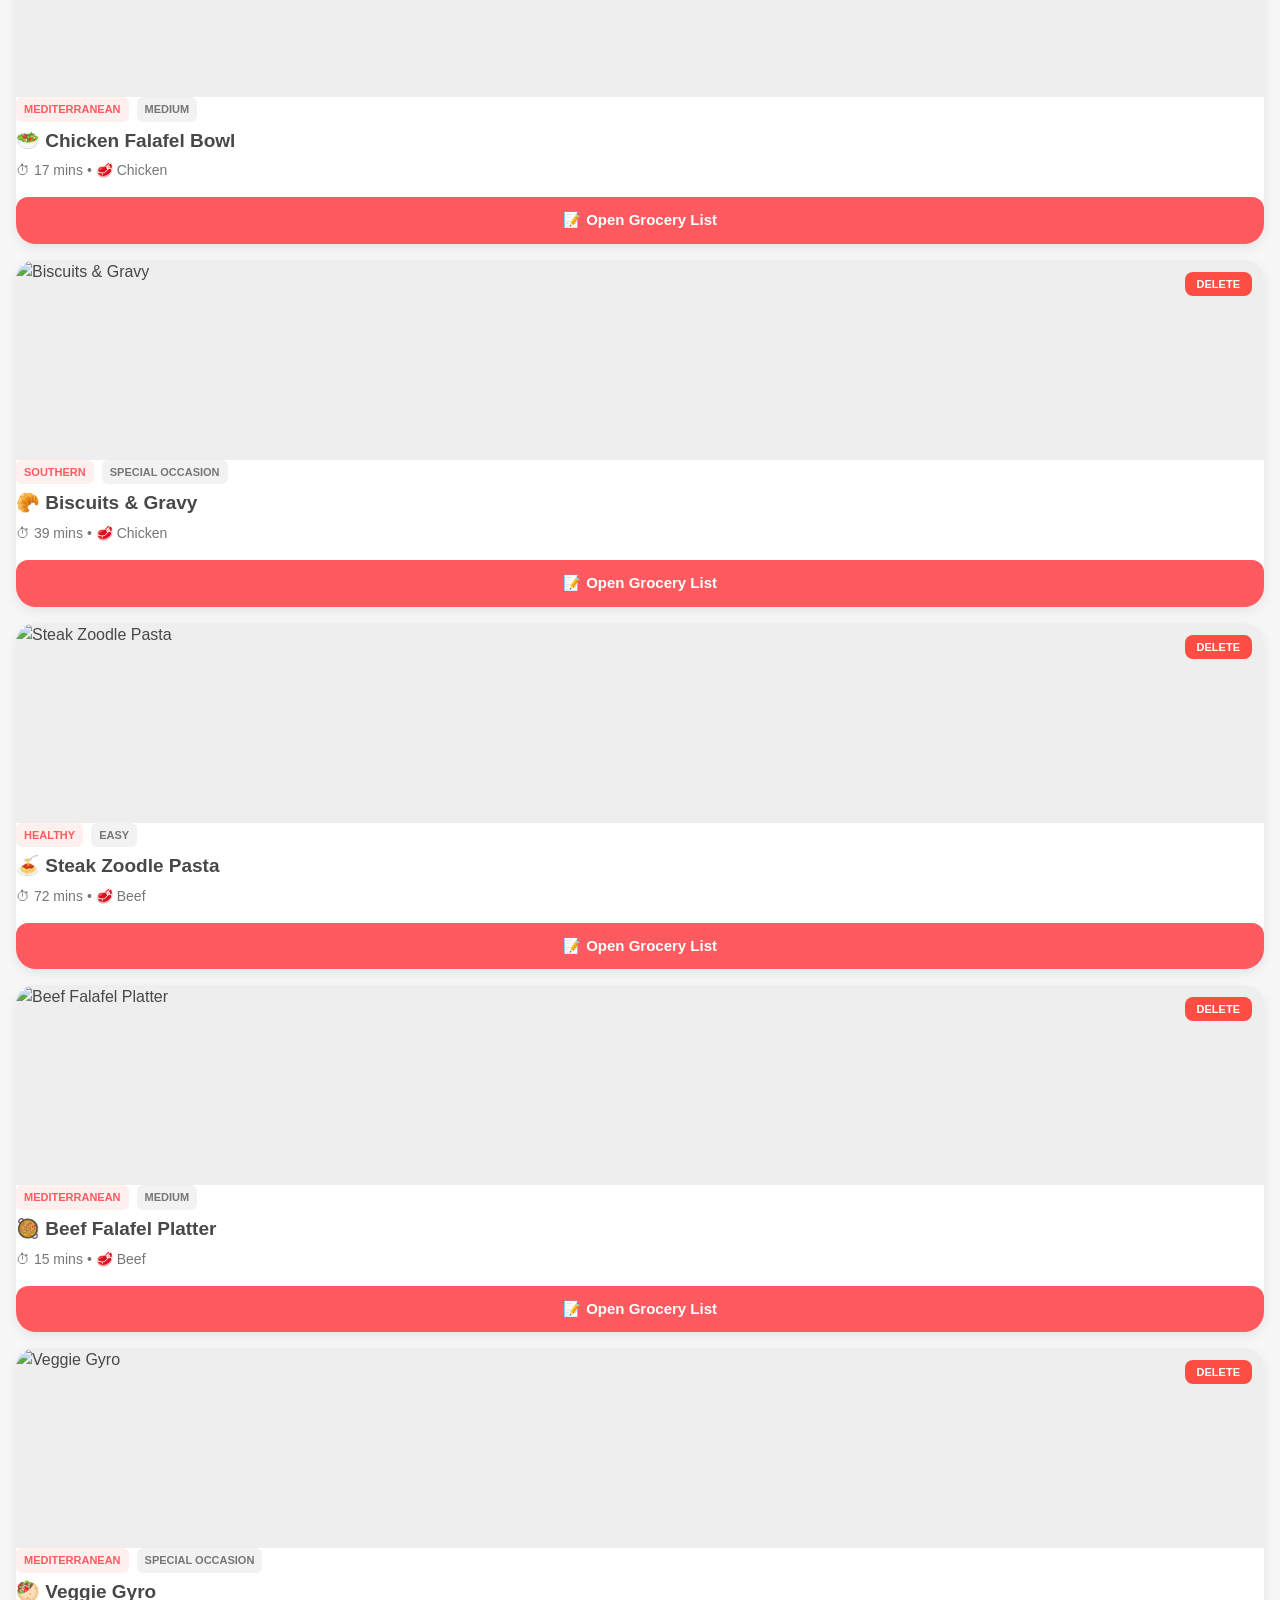
==== commit 8713a9c7: "Add Nicole McLaughlin's Top 10 filter button and backend logic" ====
--- a/index.html
+++ b/index.html
@@ -30,6 +30,8 @@
         <div class="chip" onclick="filterCuisine('American')">American</div>
         <div class="chip" onclick="filterCuisine('Healthy')">Healthy</div>
         <div class="chip" onclick="filterCuisine('Southern')">Southern</div>
+        <div class="chip" style="background: #FFF9C4; border-color: #FBC02D; font-weight: bold; color: #F57F17;"
+            onclick="filterCollection('Nicole')">Nicole McLaughlin's Top 10</div>
     </div>
 
     <main class="container">
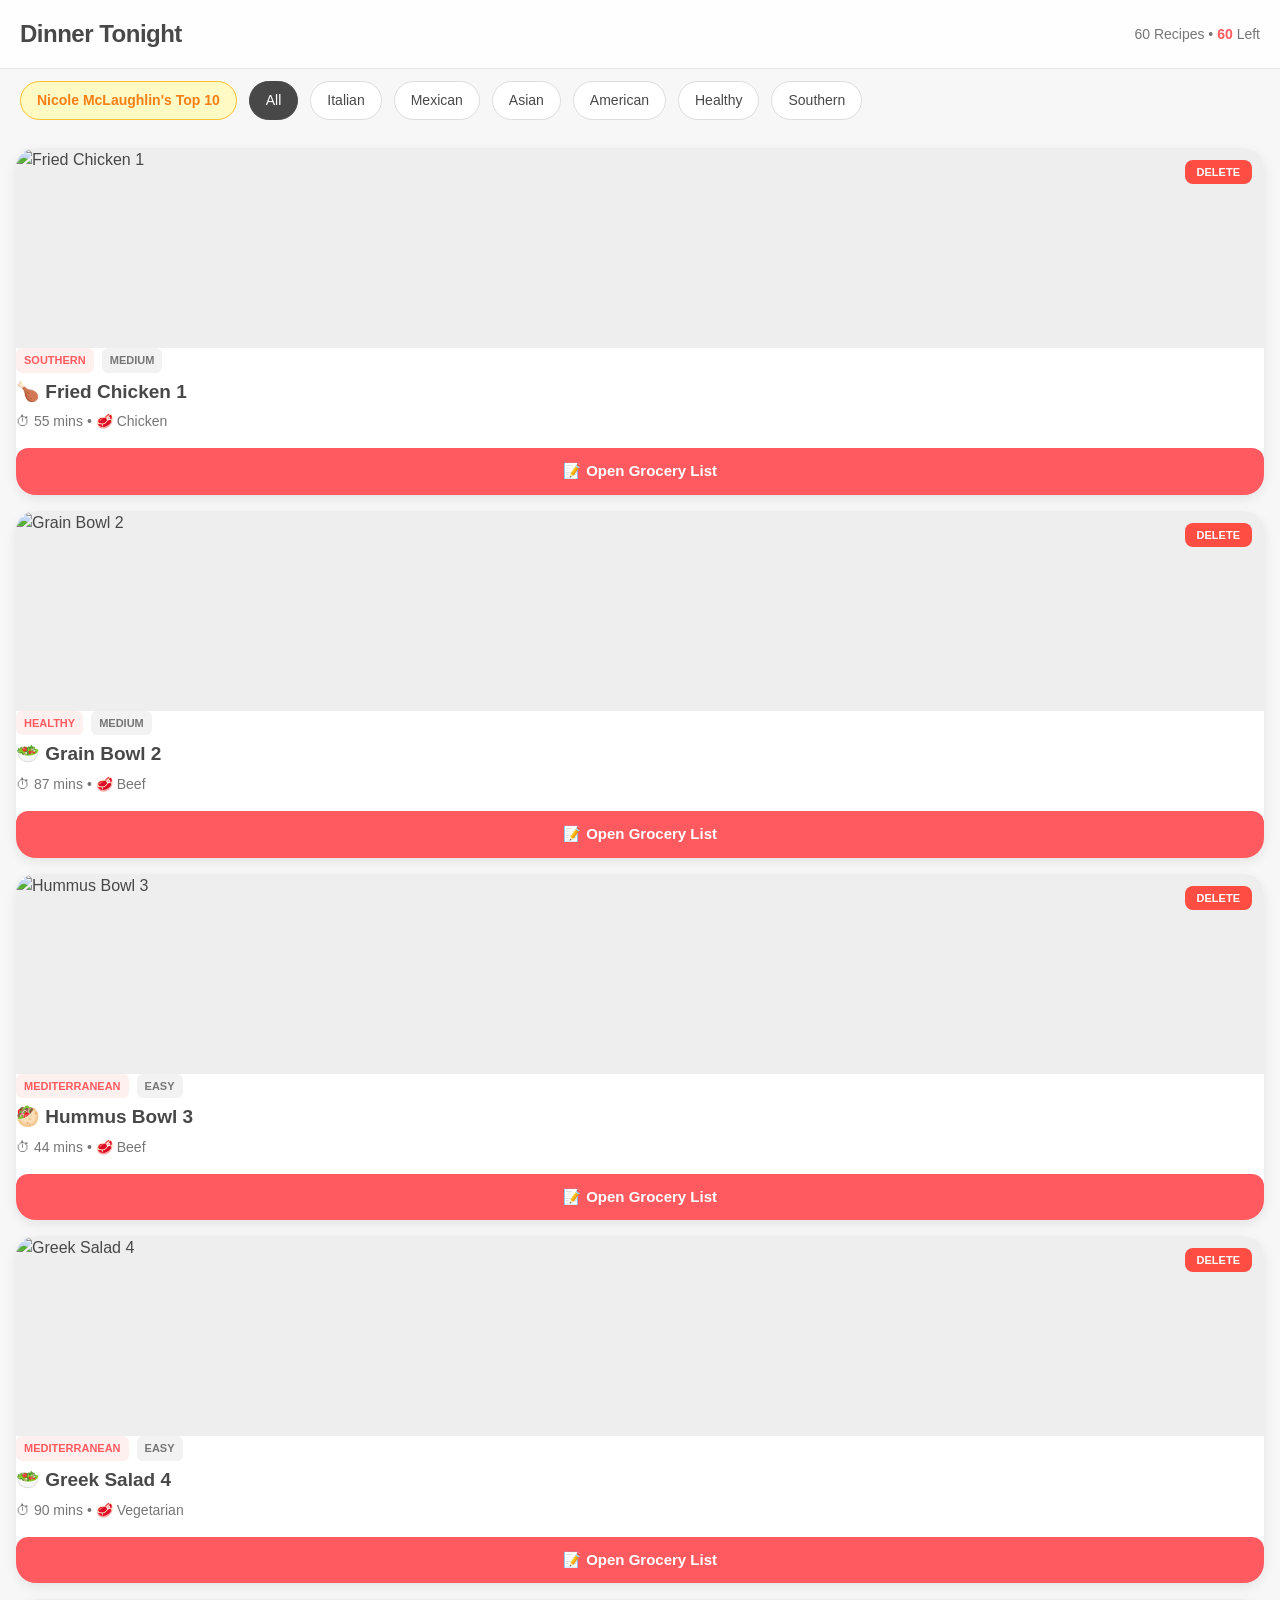
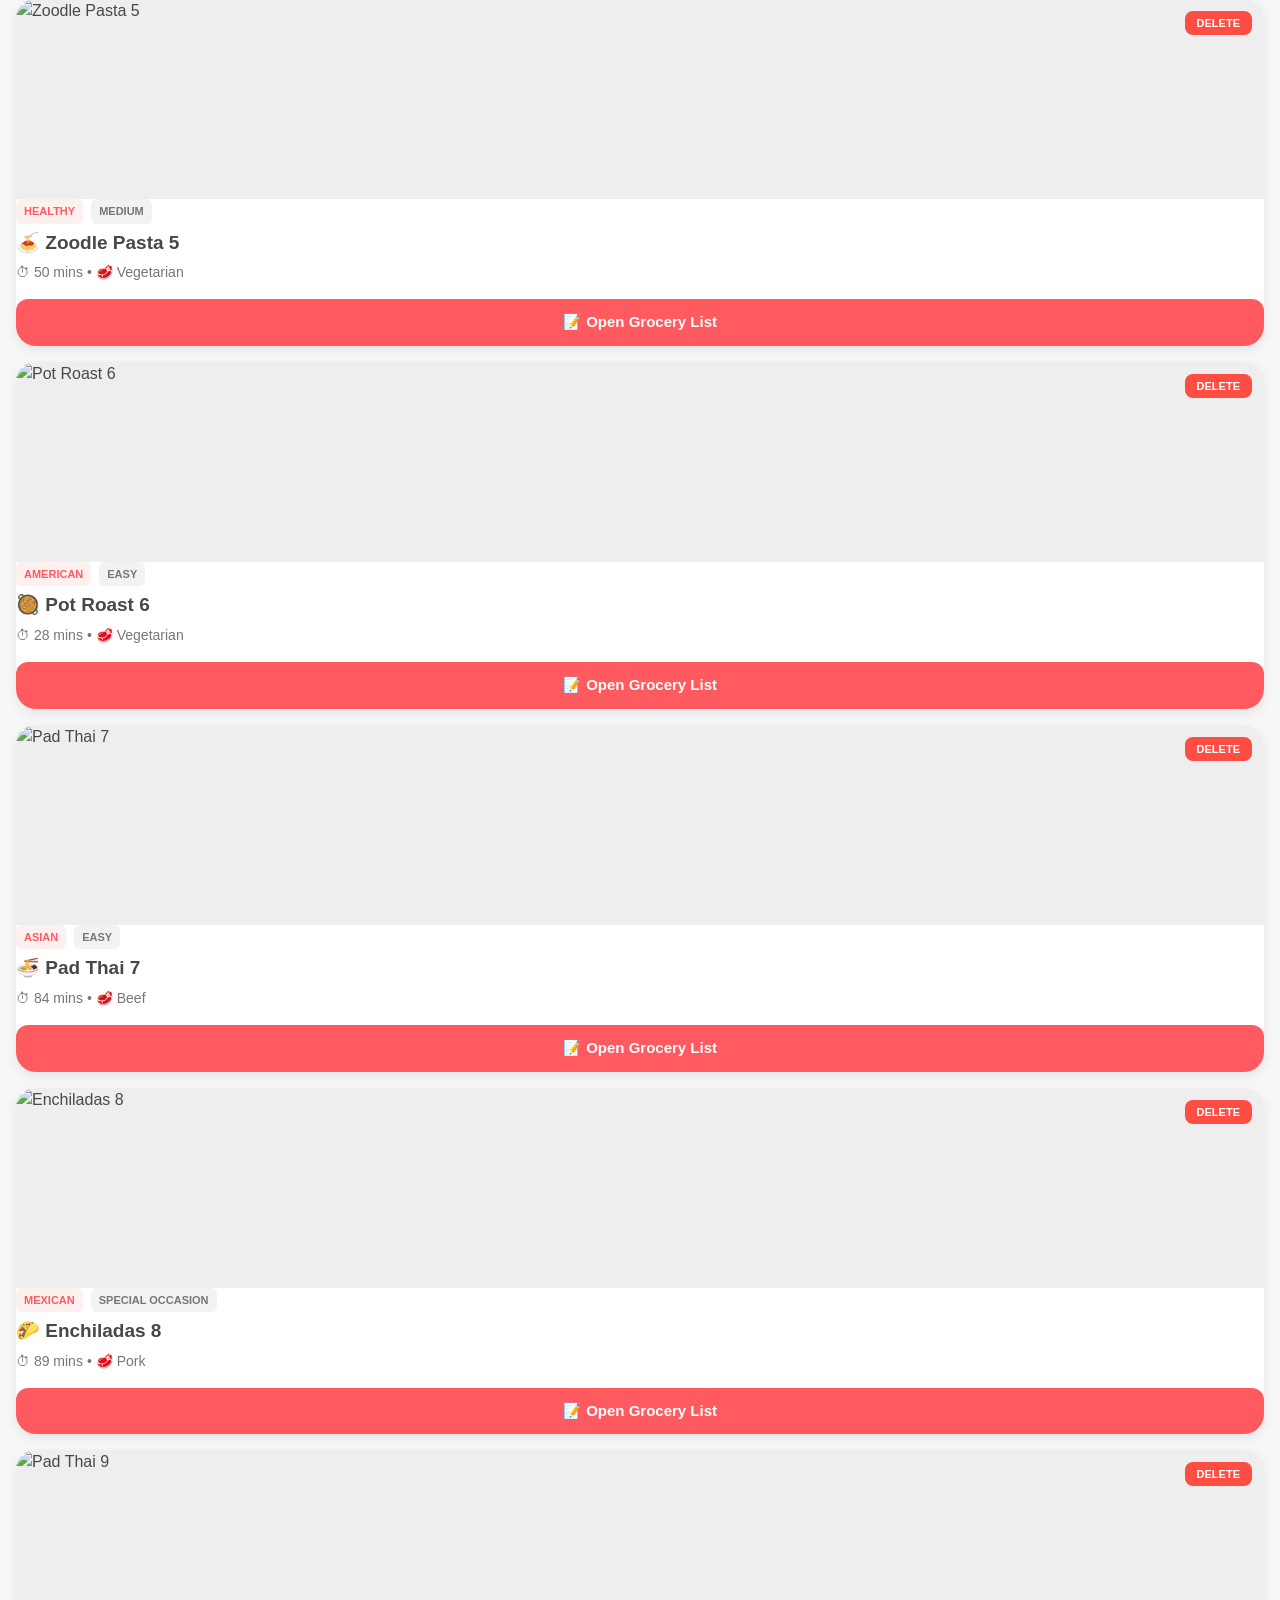
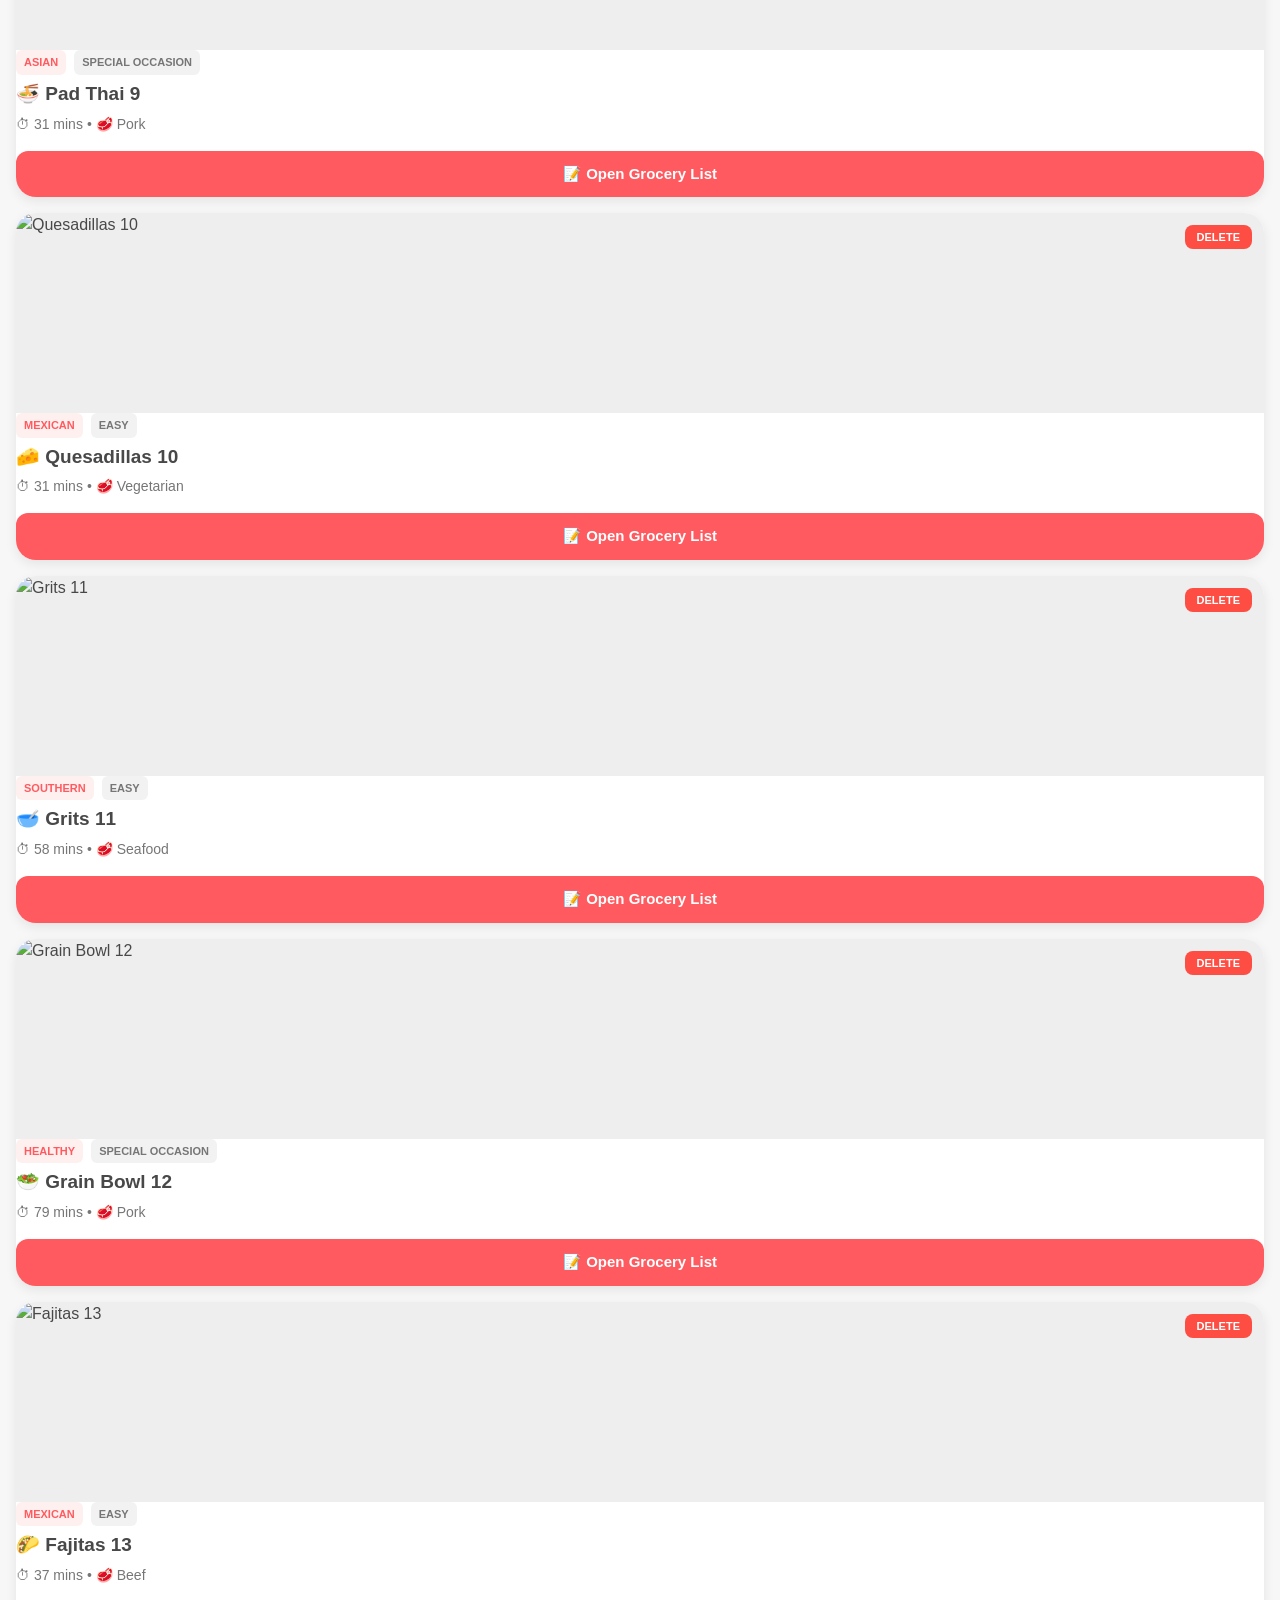
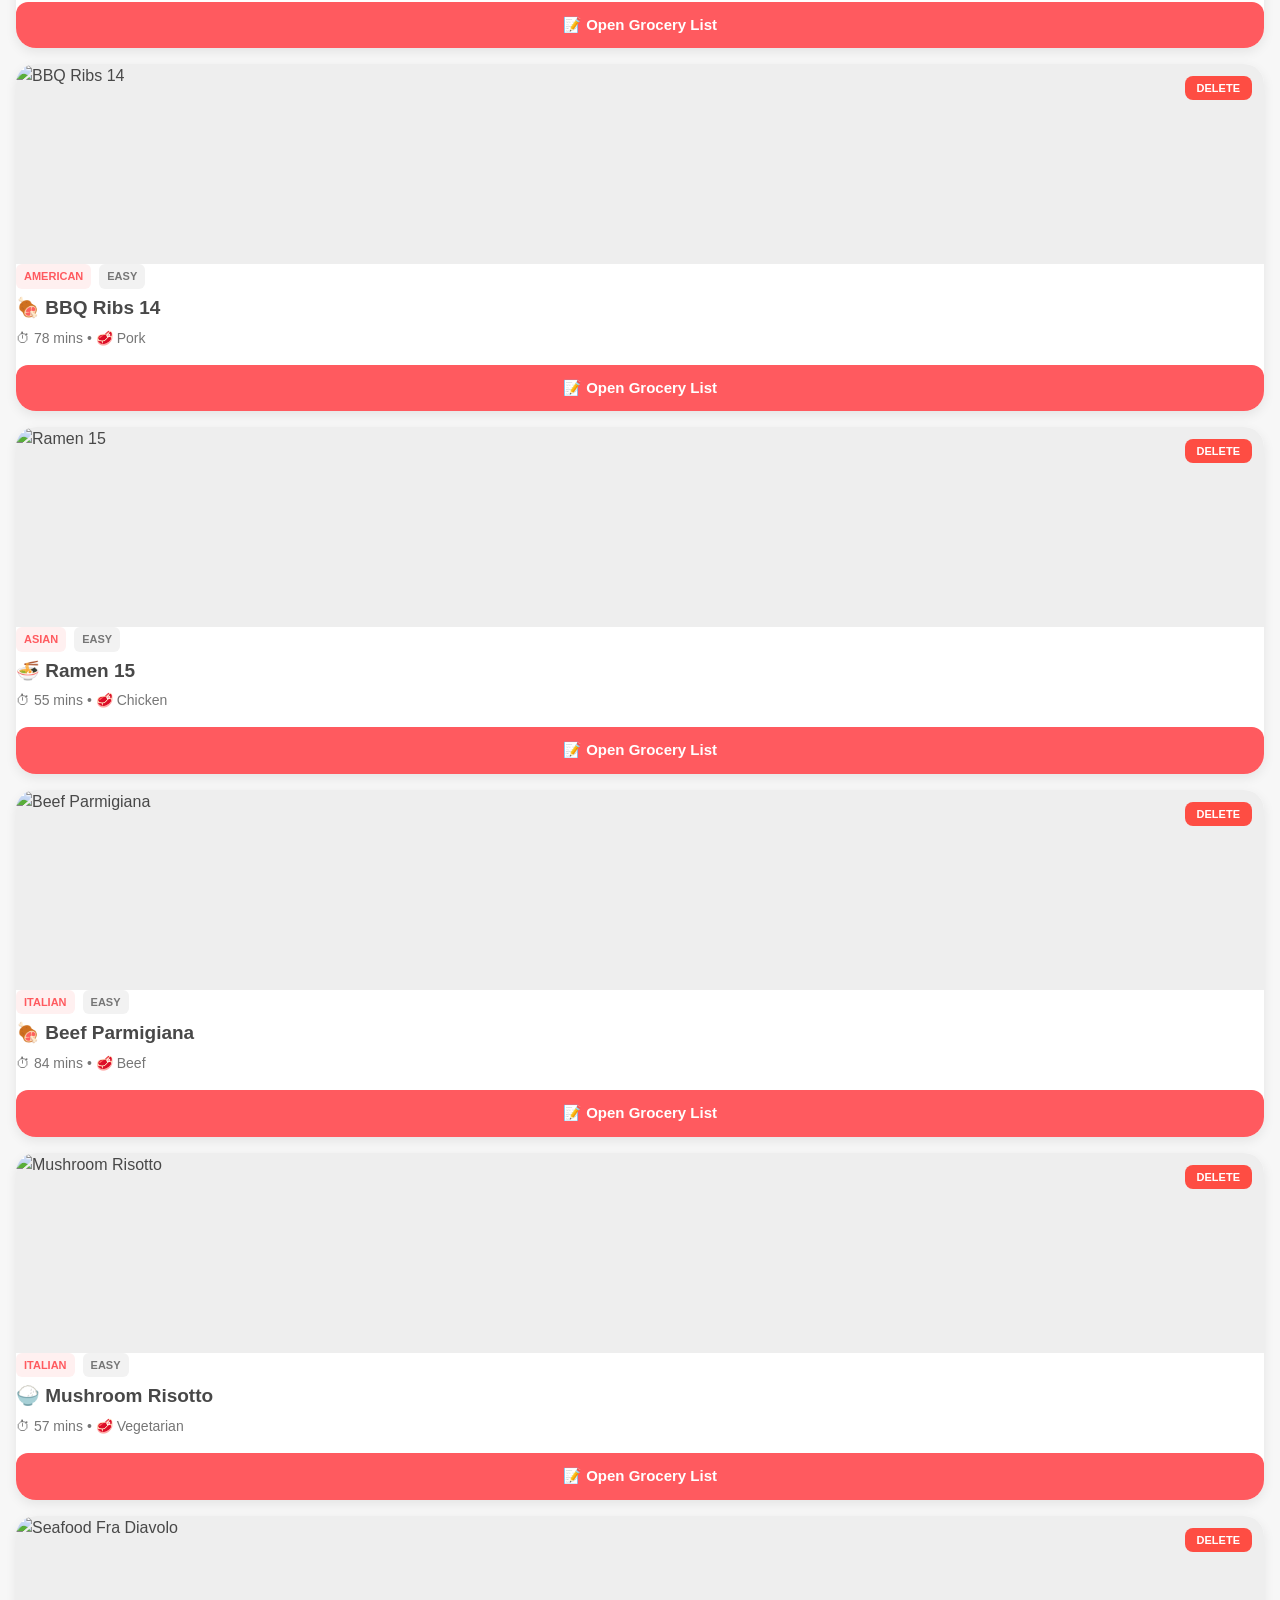
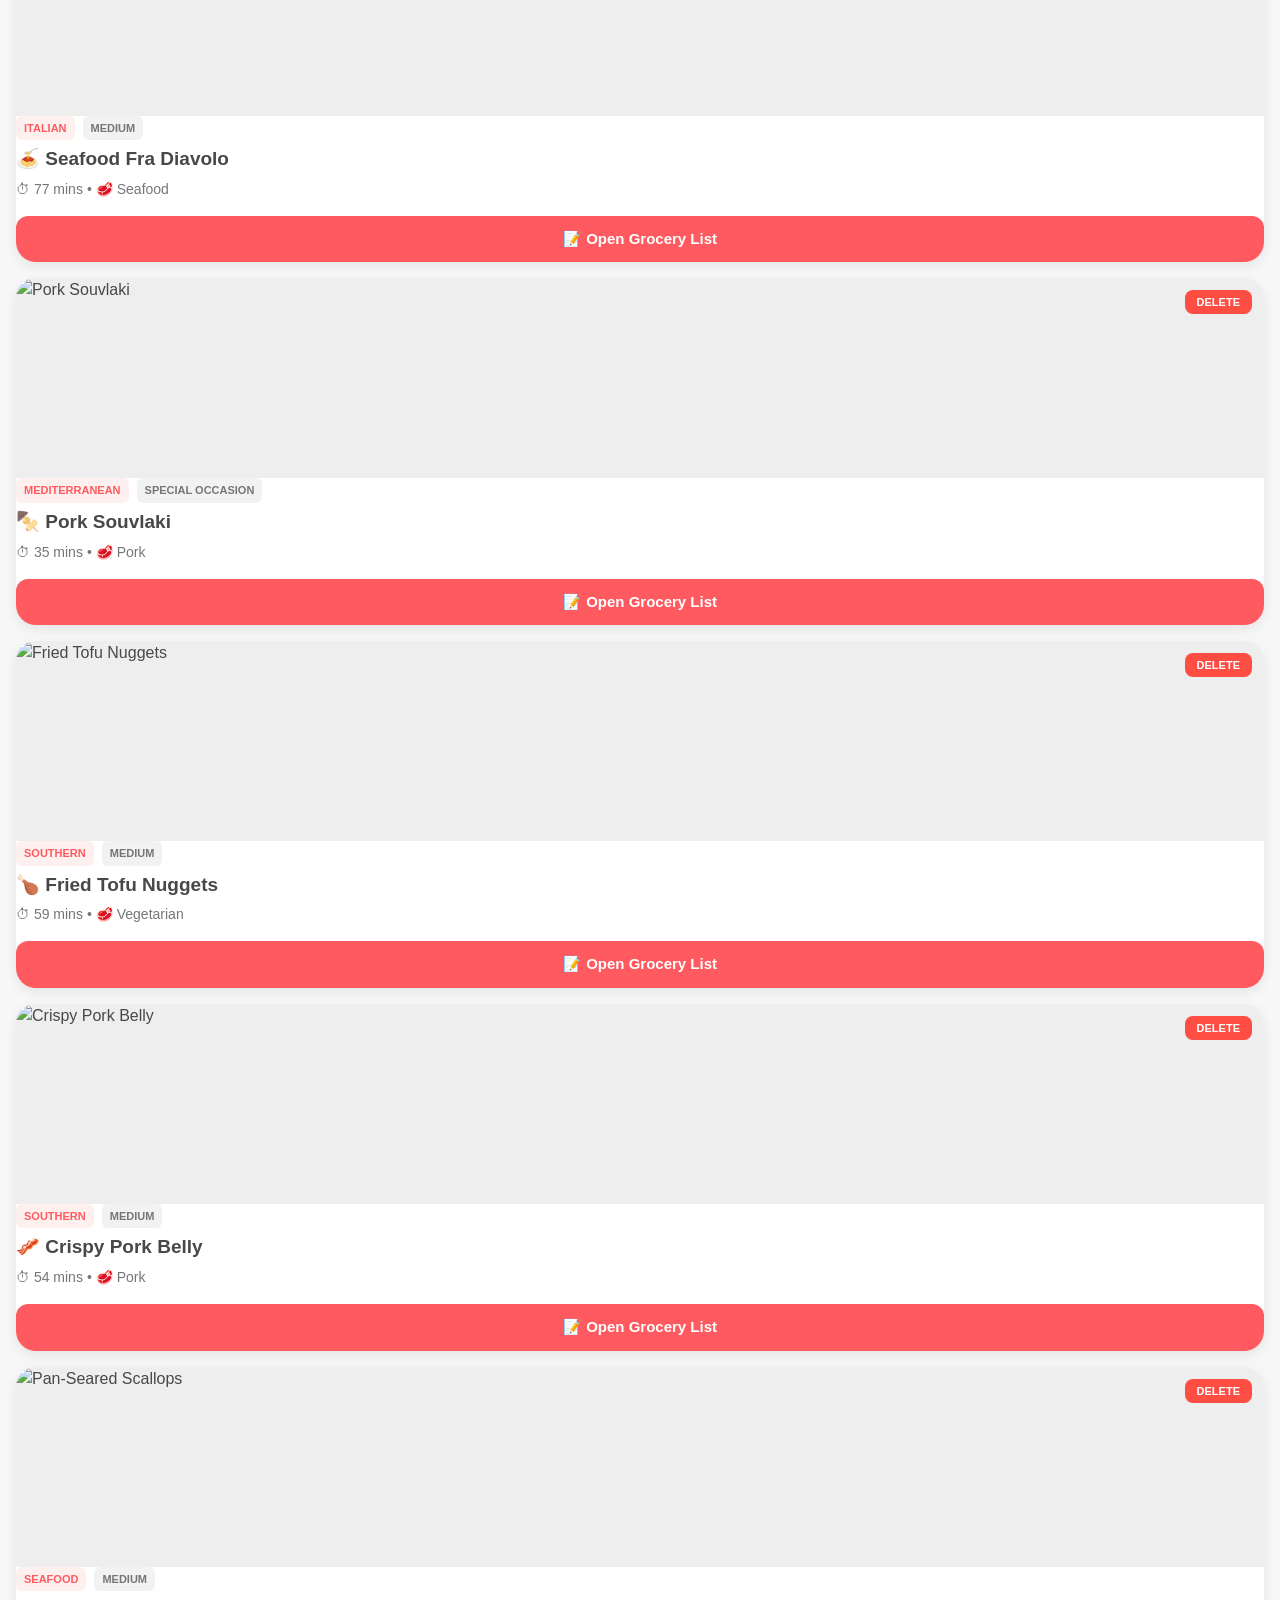
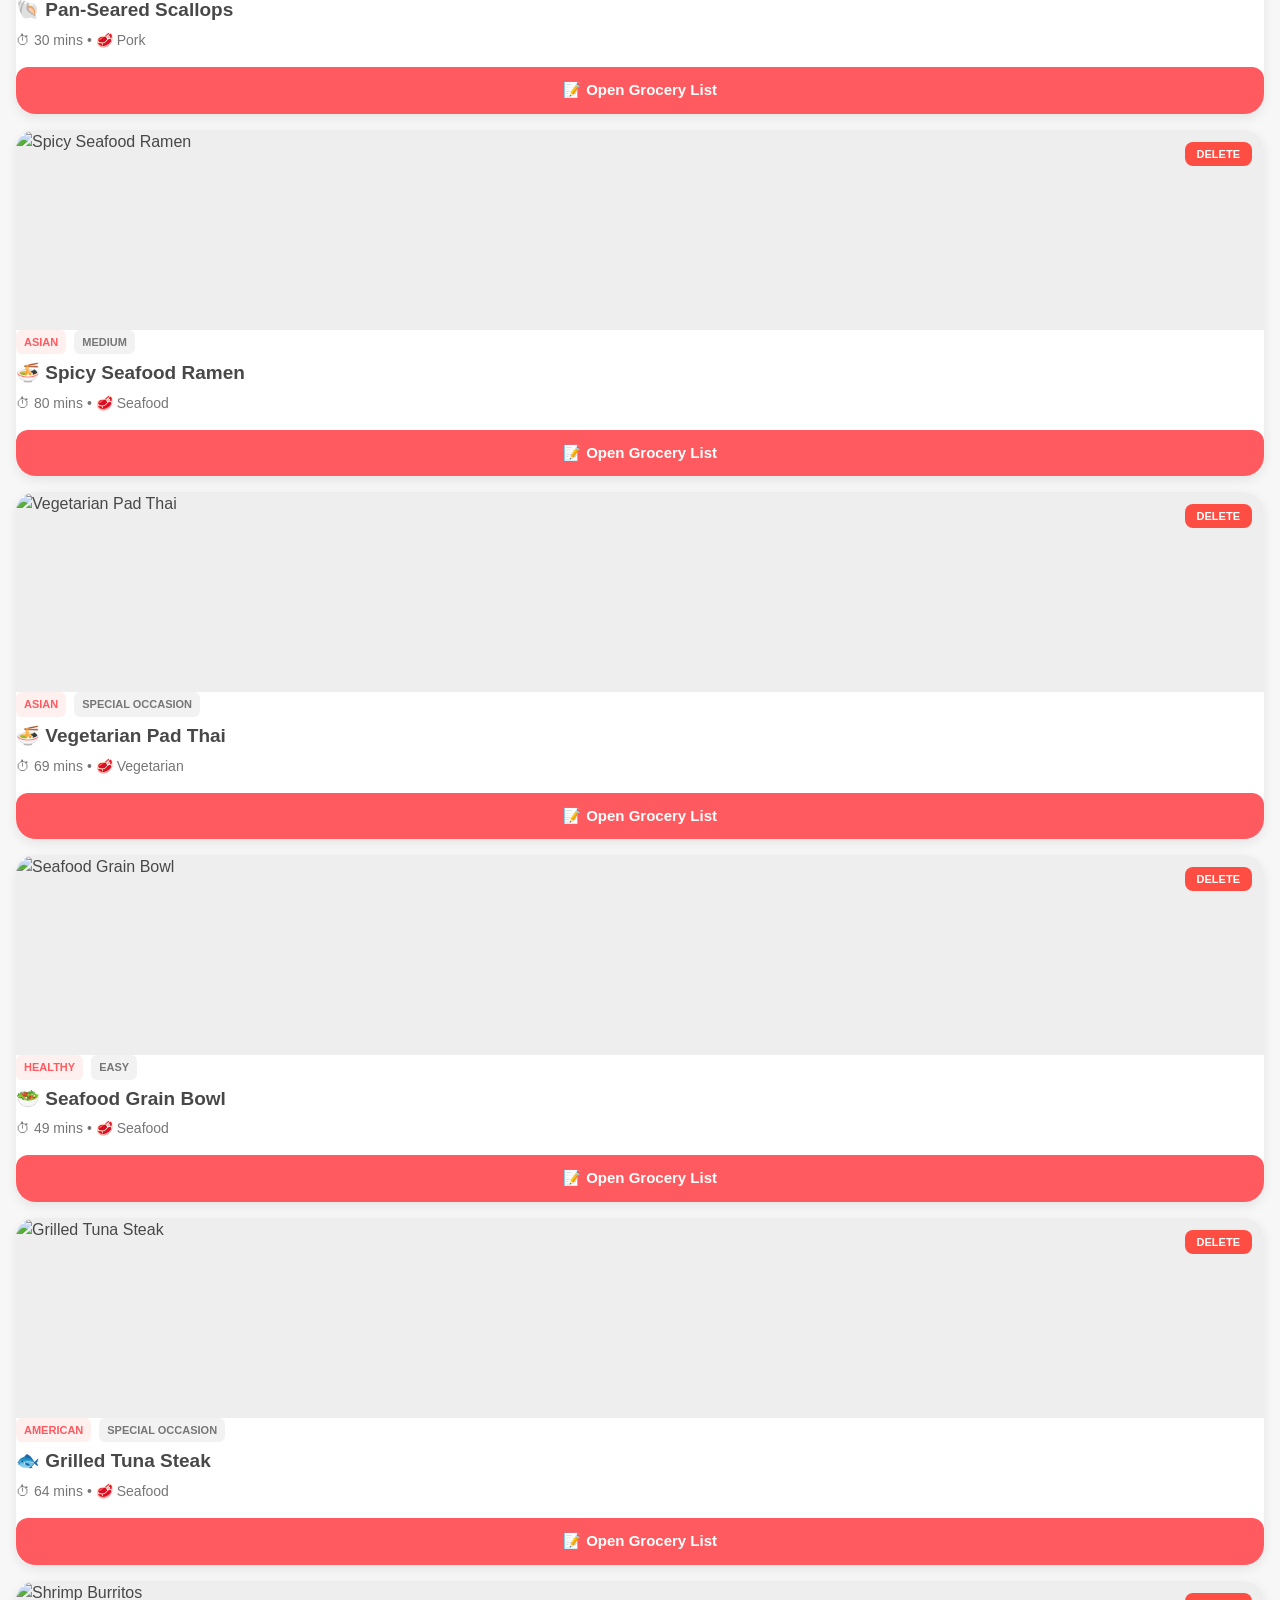
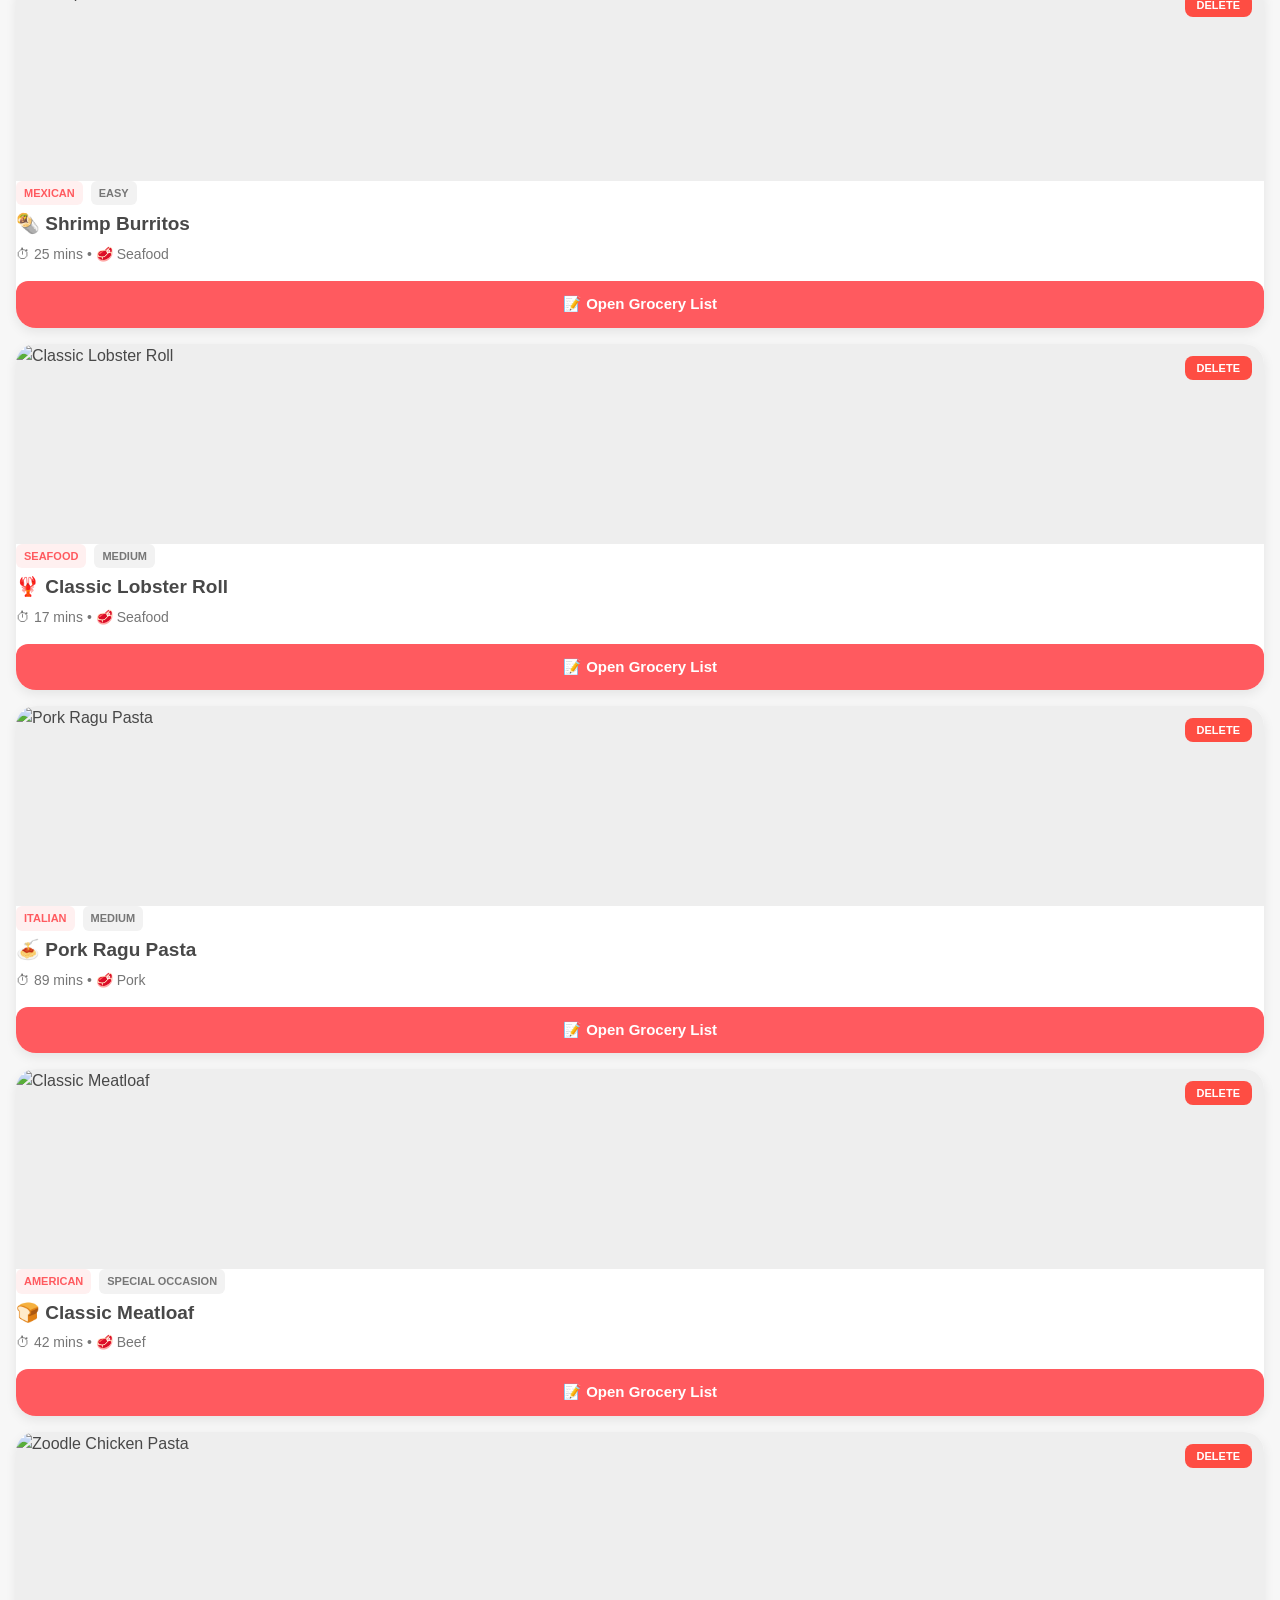
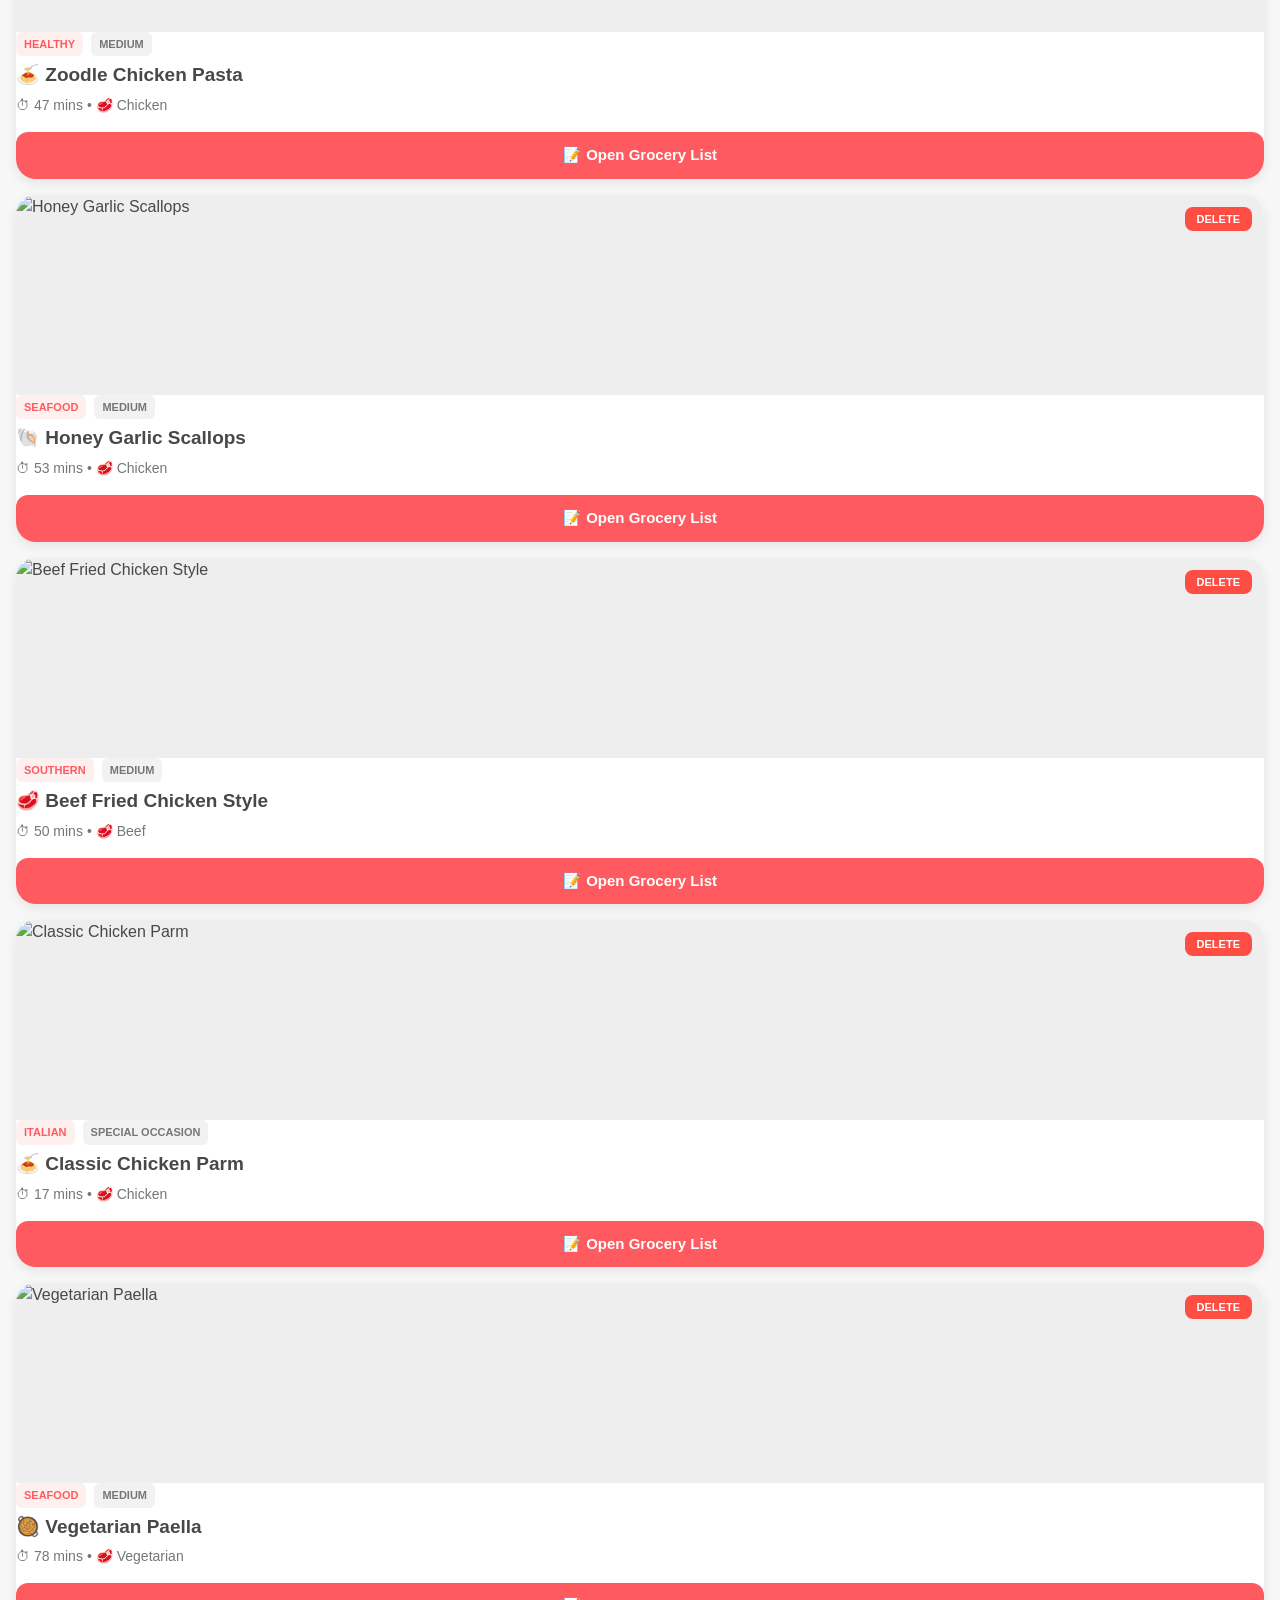
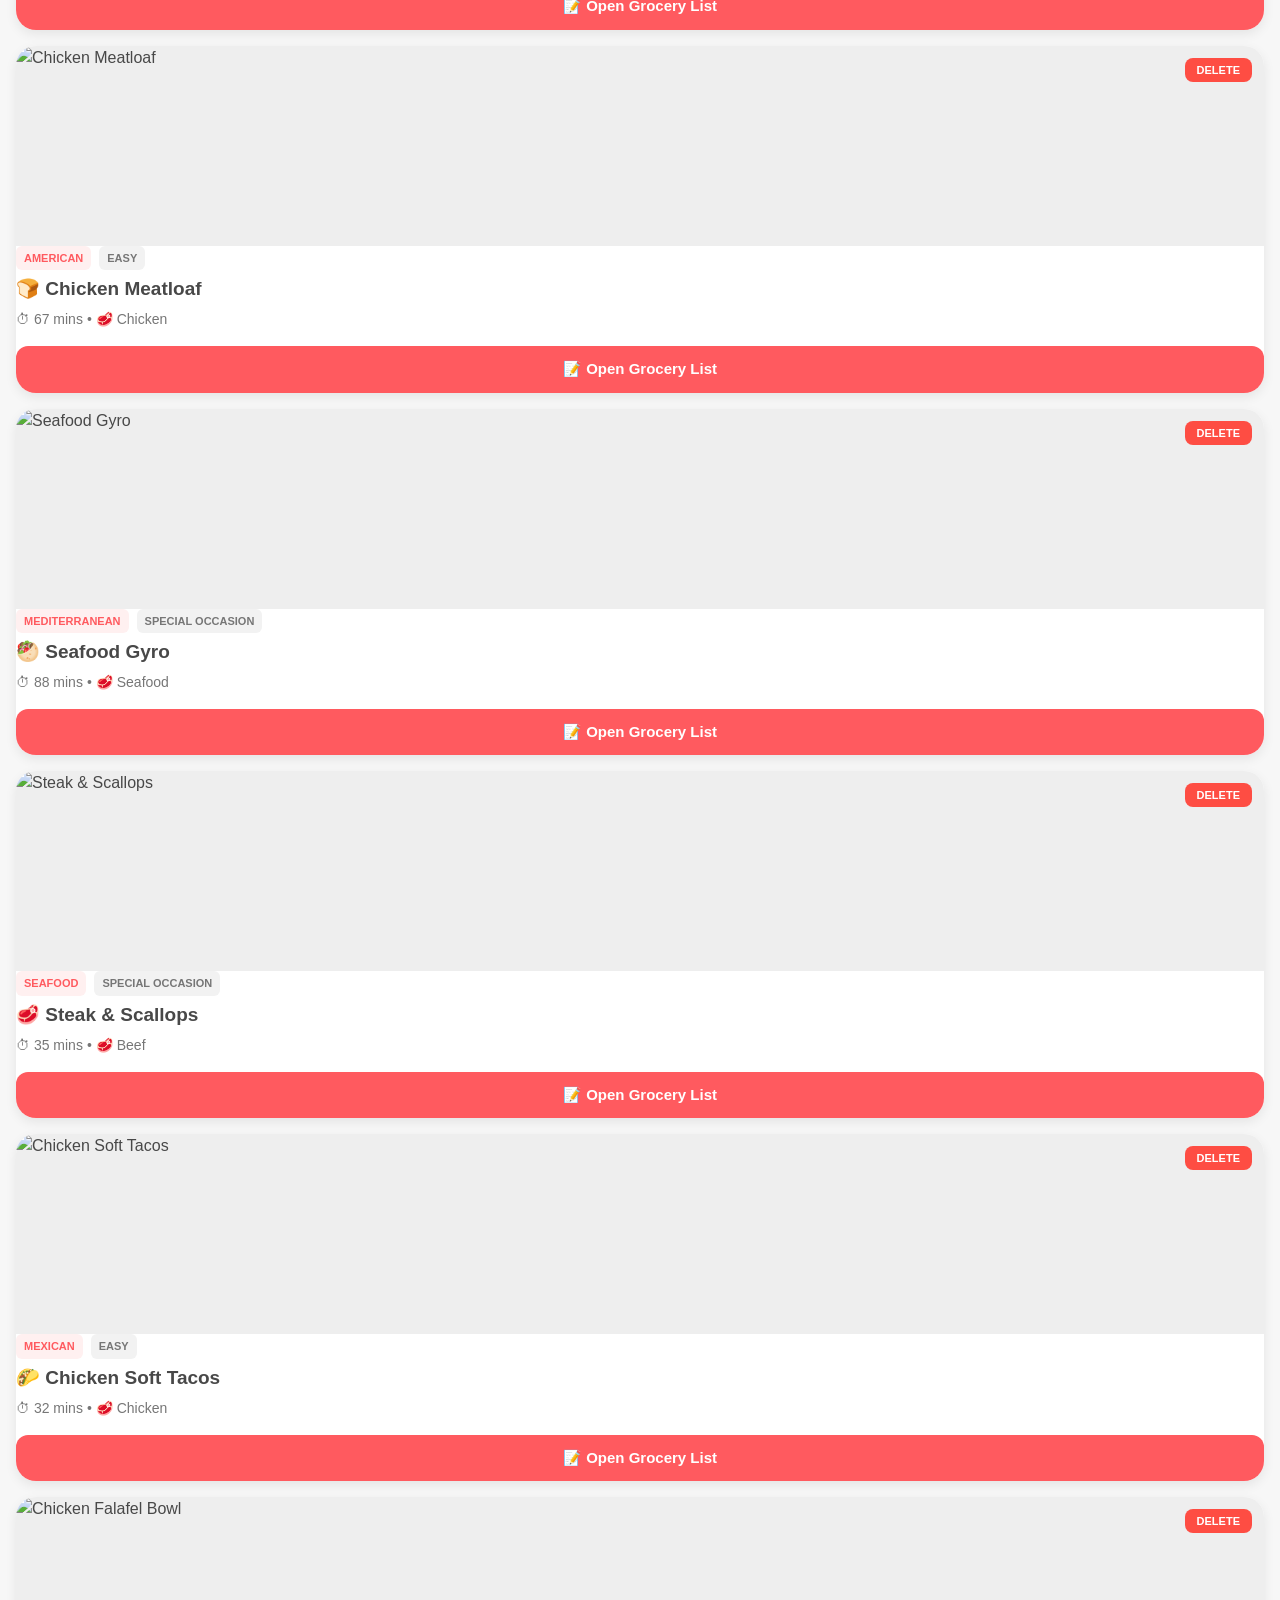
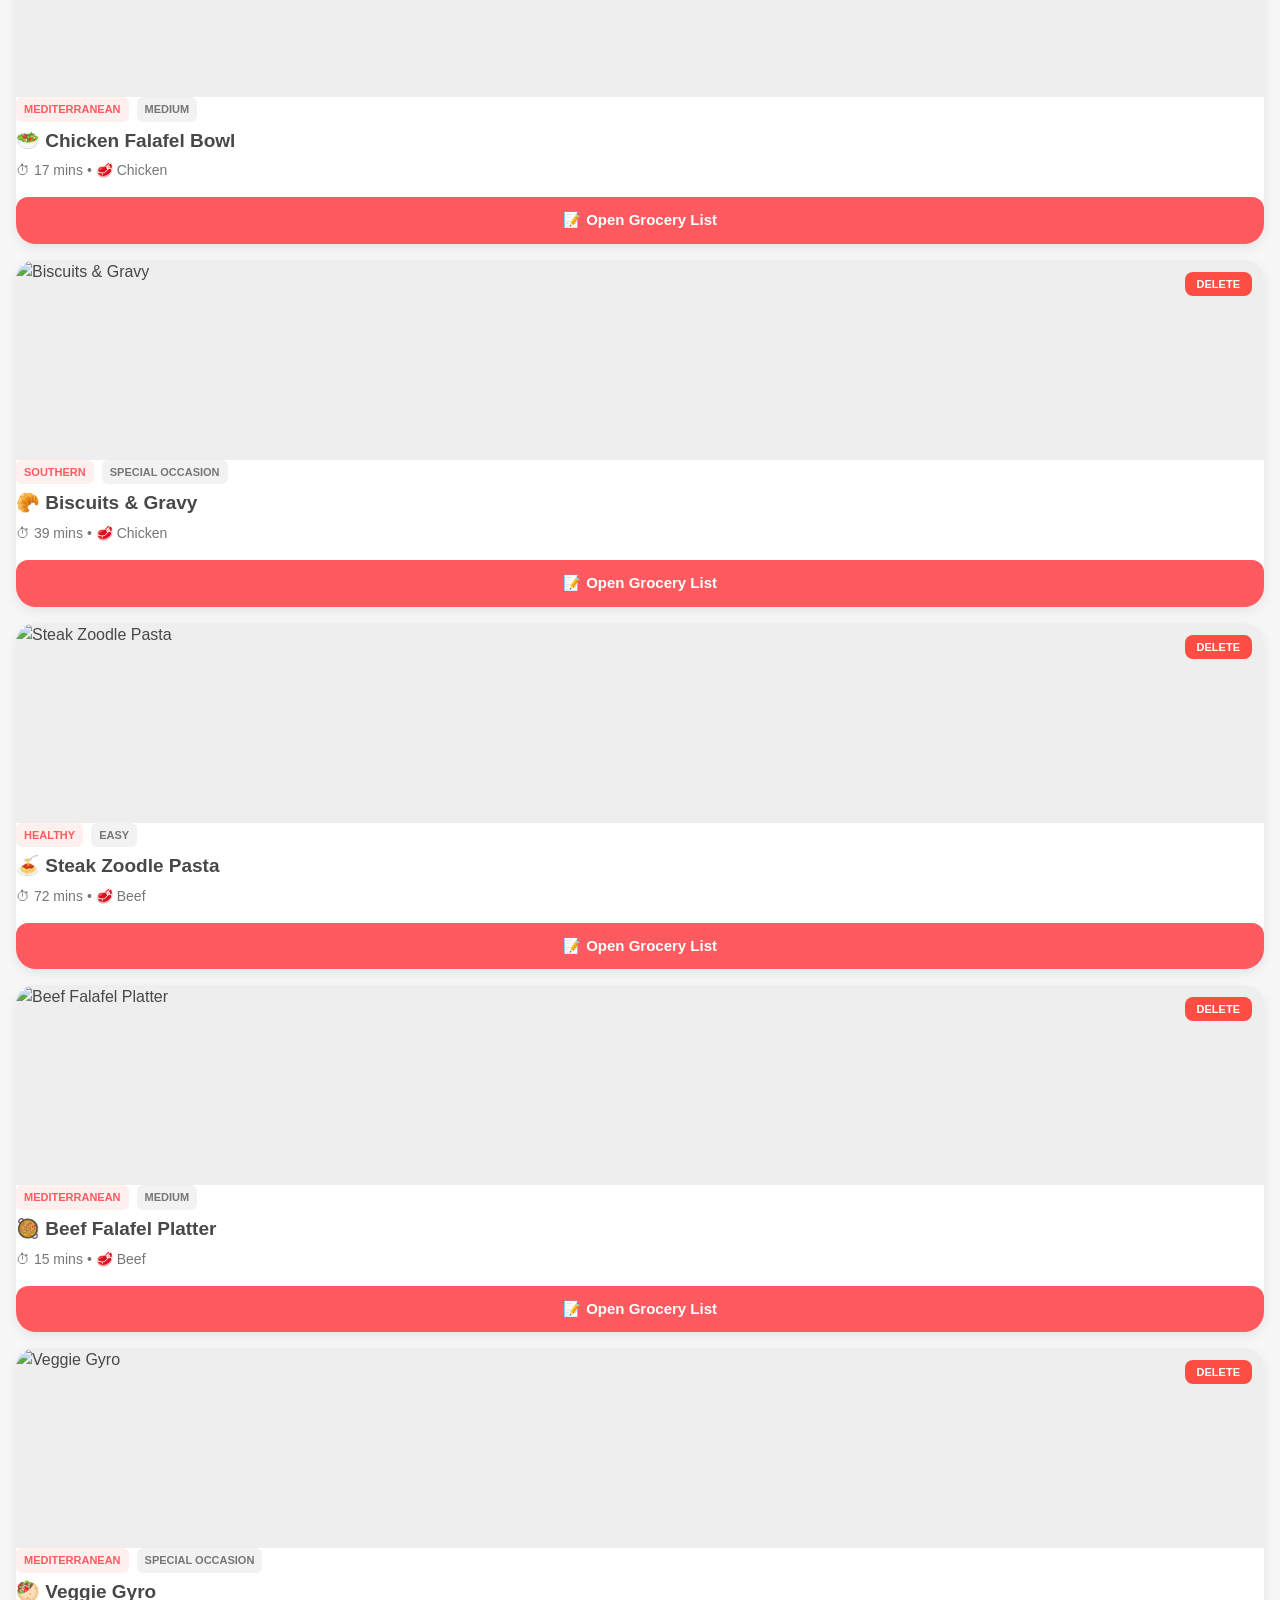
==== commit 4a03b67b: "Move Nicole McLaughlin button to the far left" ====
--- a/index.html
+++ b/index.html
@@ -23,6 +23,8 @@
     </header>
 
     <div class="filter-bar" id="filter-bar">
+        <div class="chip" style="background: #FFF9C4; border-color: #FBC02D; font-weight: bold; color: #F57F17;"
+            onclick="filterCollection('Nicole')">Nicole McLaughlin's Top 10</div>
         <div class="chip active" onclick="filterCuisine('All')">All</div>
         <div class="chip" onclick="filterCuisine('Italian')">Italian</div>
         <div class="chip" onclick="filterCuisine('Mexican')">Mexican</div>
@@ -30,8 +32,6 @@
         <div class="chip" onclick="filterCuisine('American')">American</div>
         <div class="chip" onclick="filterCuisine('Healthy')">Healthy</div>
         <div class="chip" onclick="filterCuisine('Southern')">Southern</div>
-        <div class="chip" style="background: #FFF9C4; border-color: #FBC02D; font-weight: bold; color: #F57F17;"
-            onclick="filterCollection('Nicole')">Nicole McLaughlin's Top 10</div>
     </div>
 
     <main class="container">
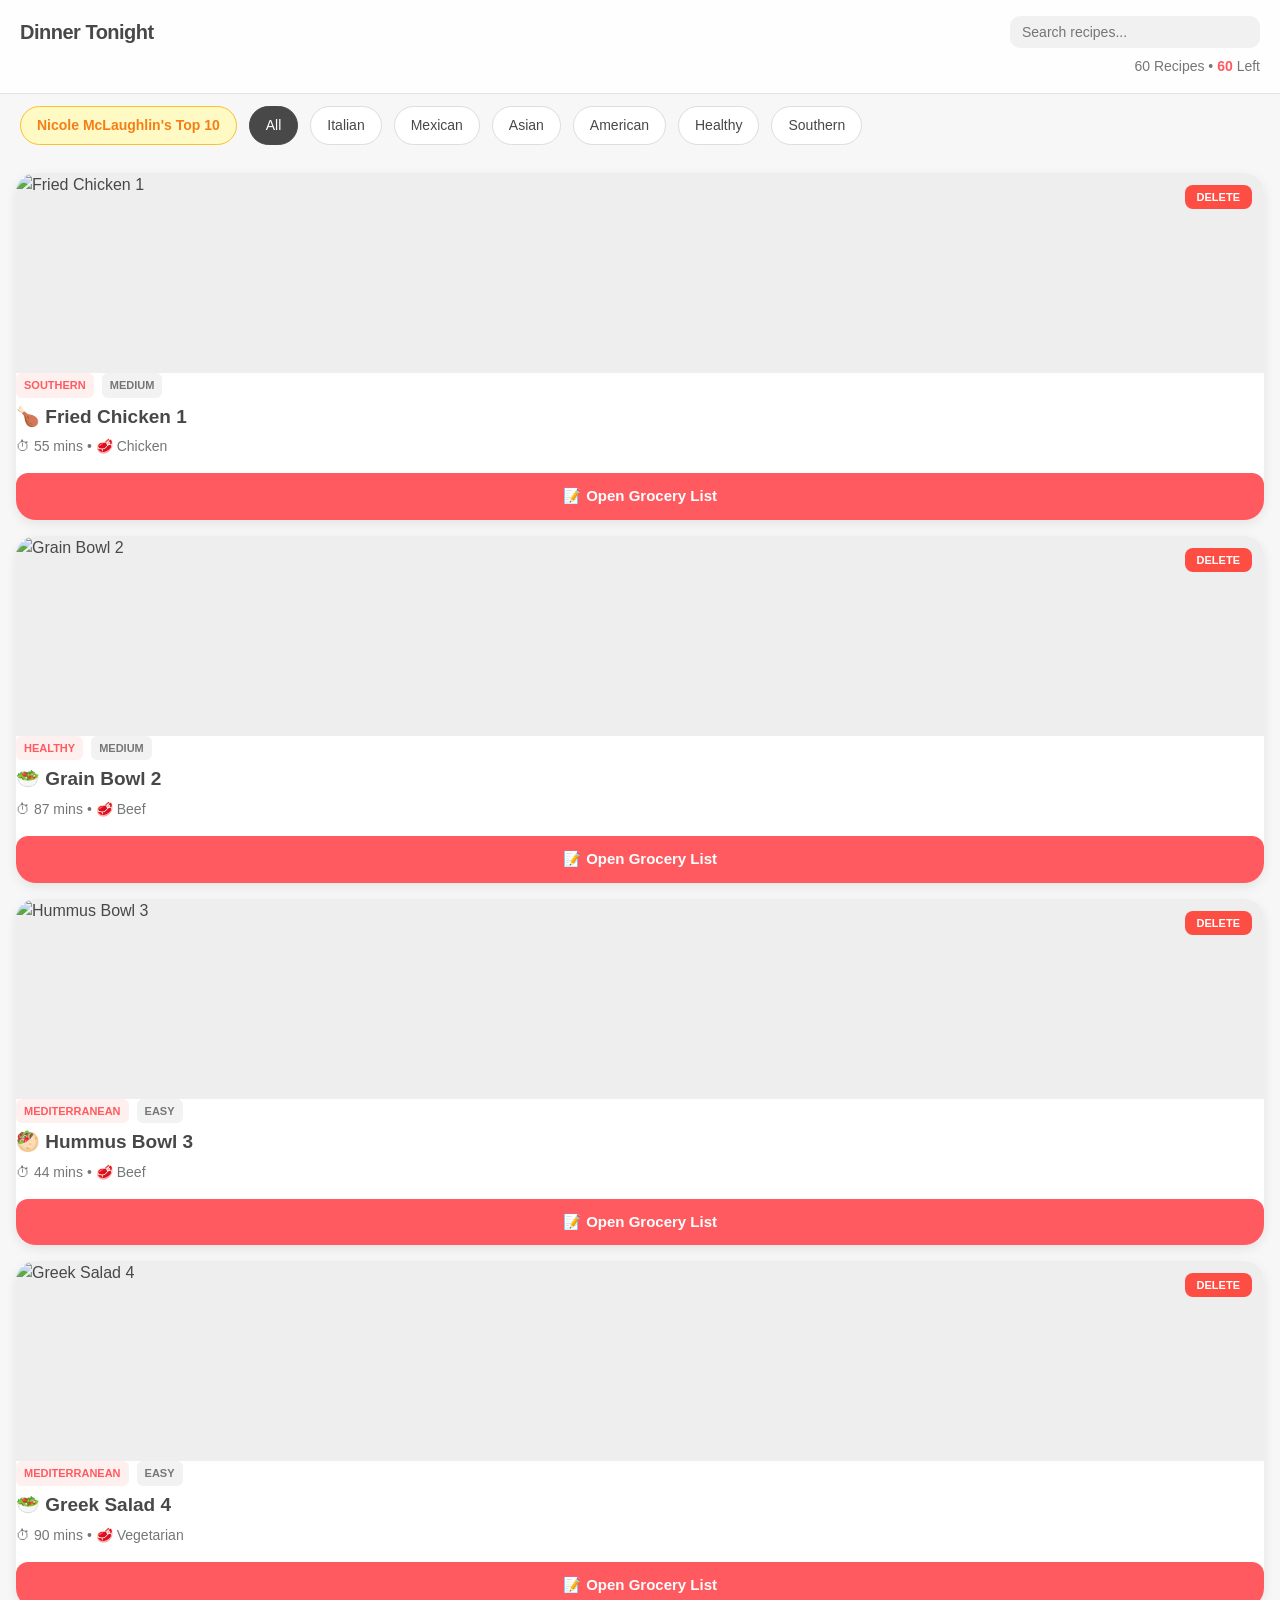
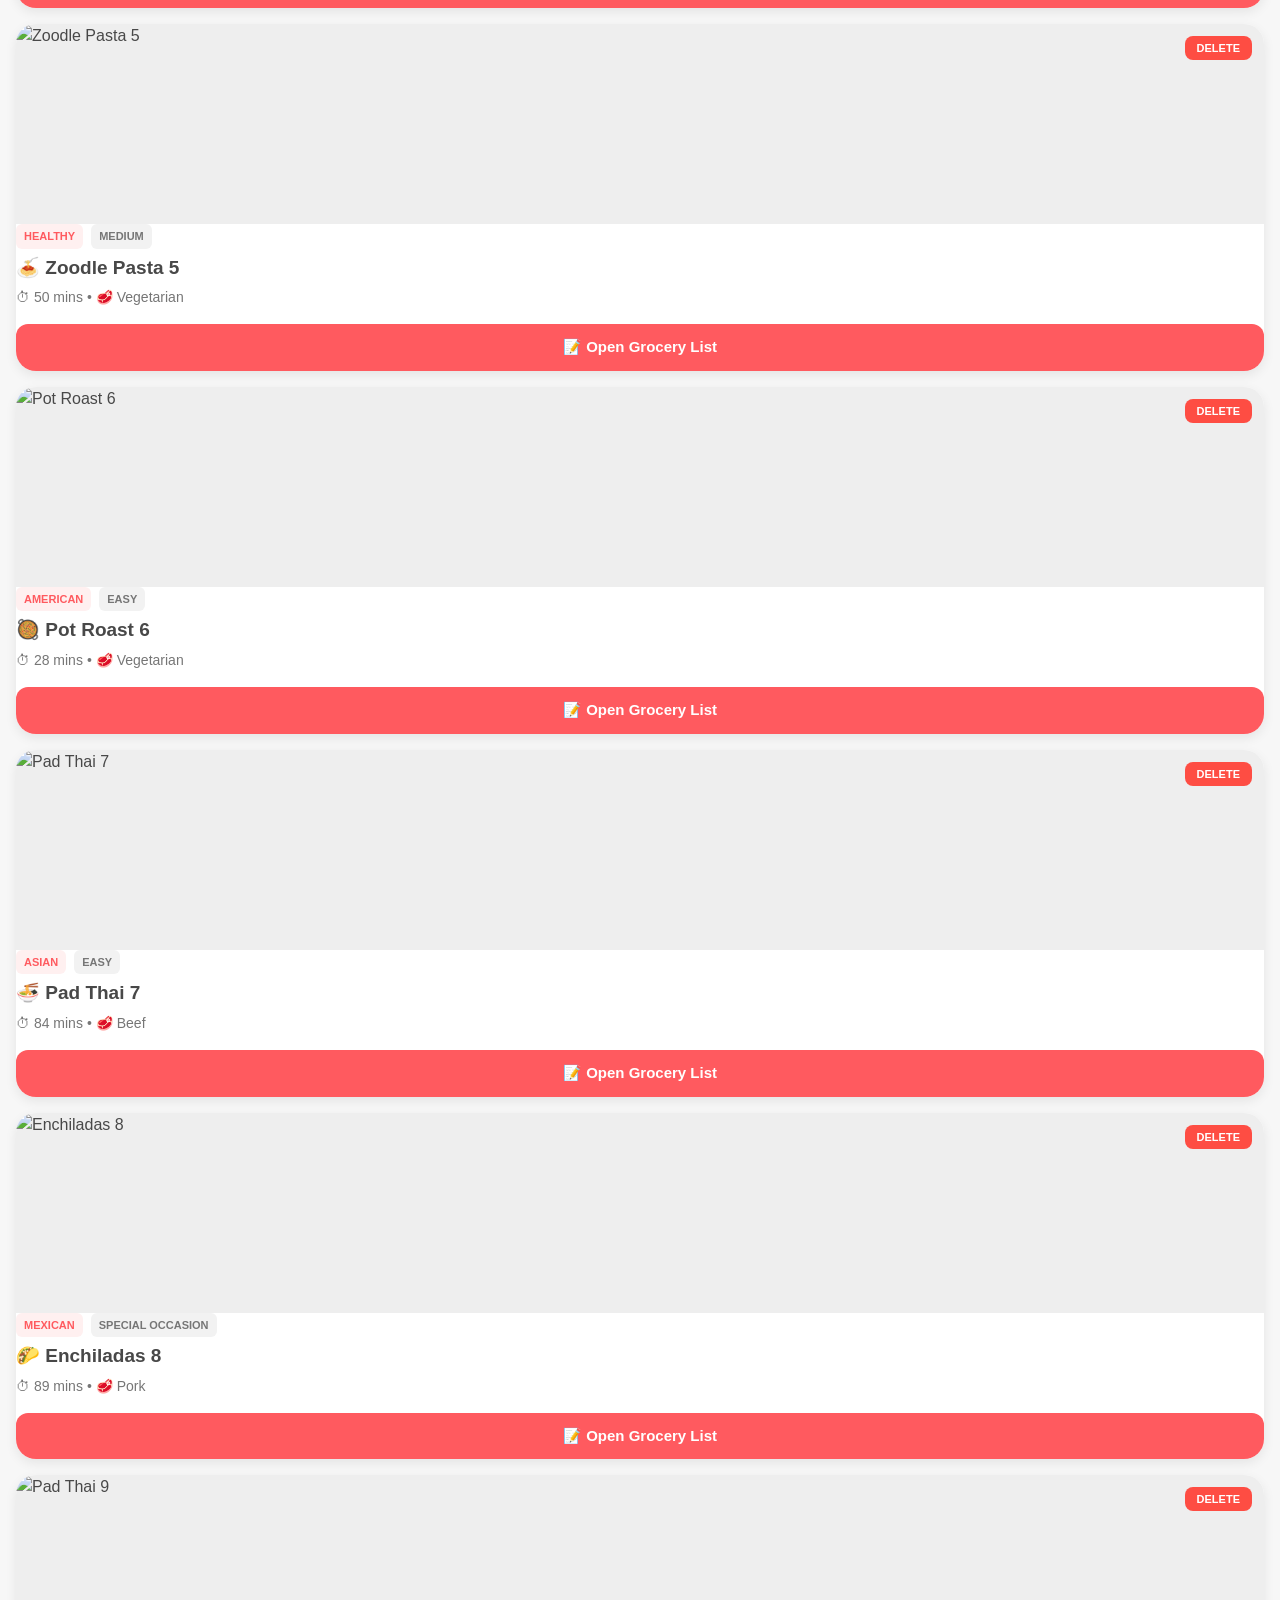
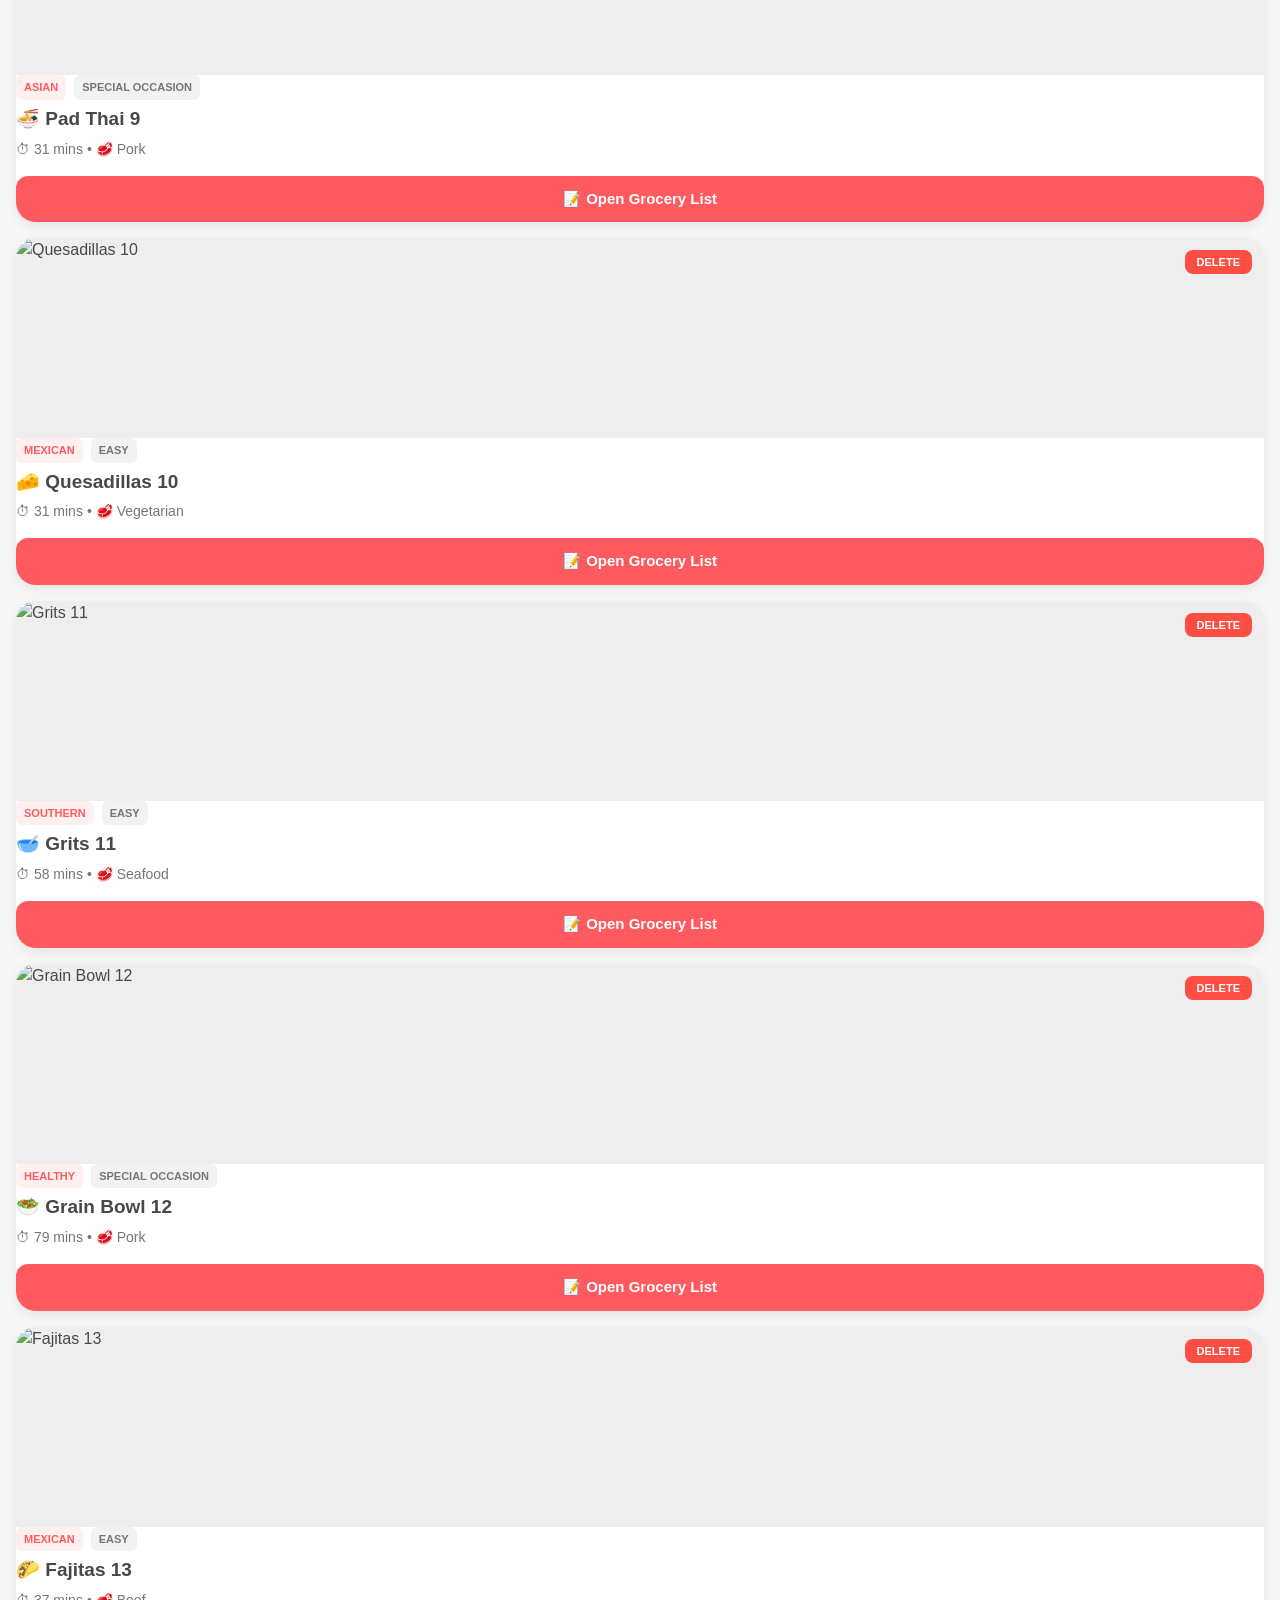
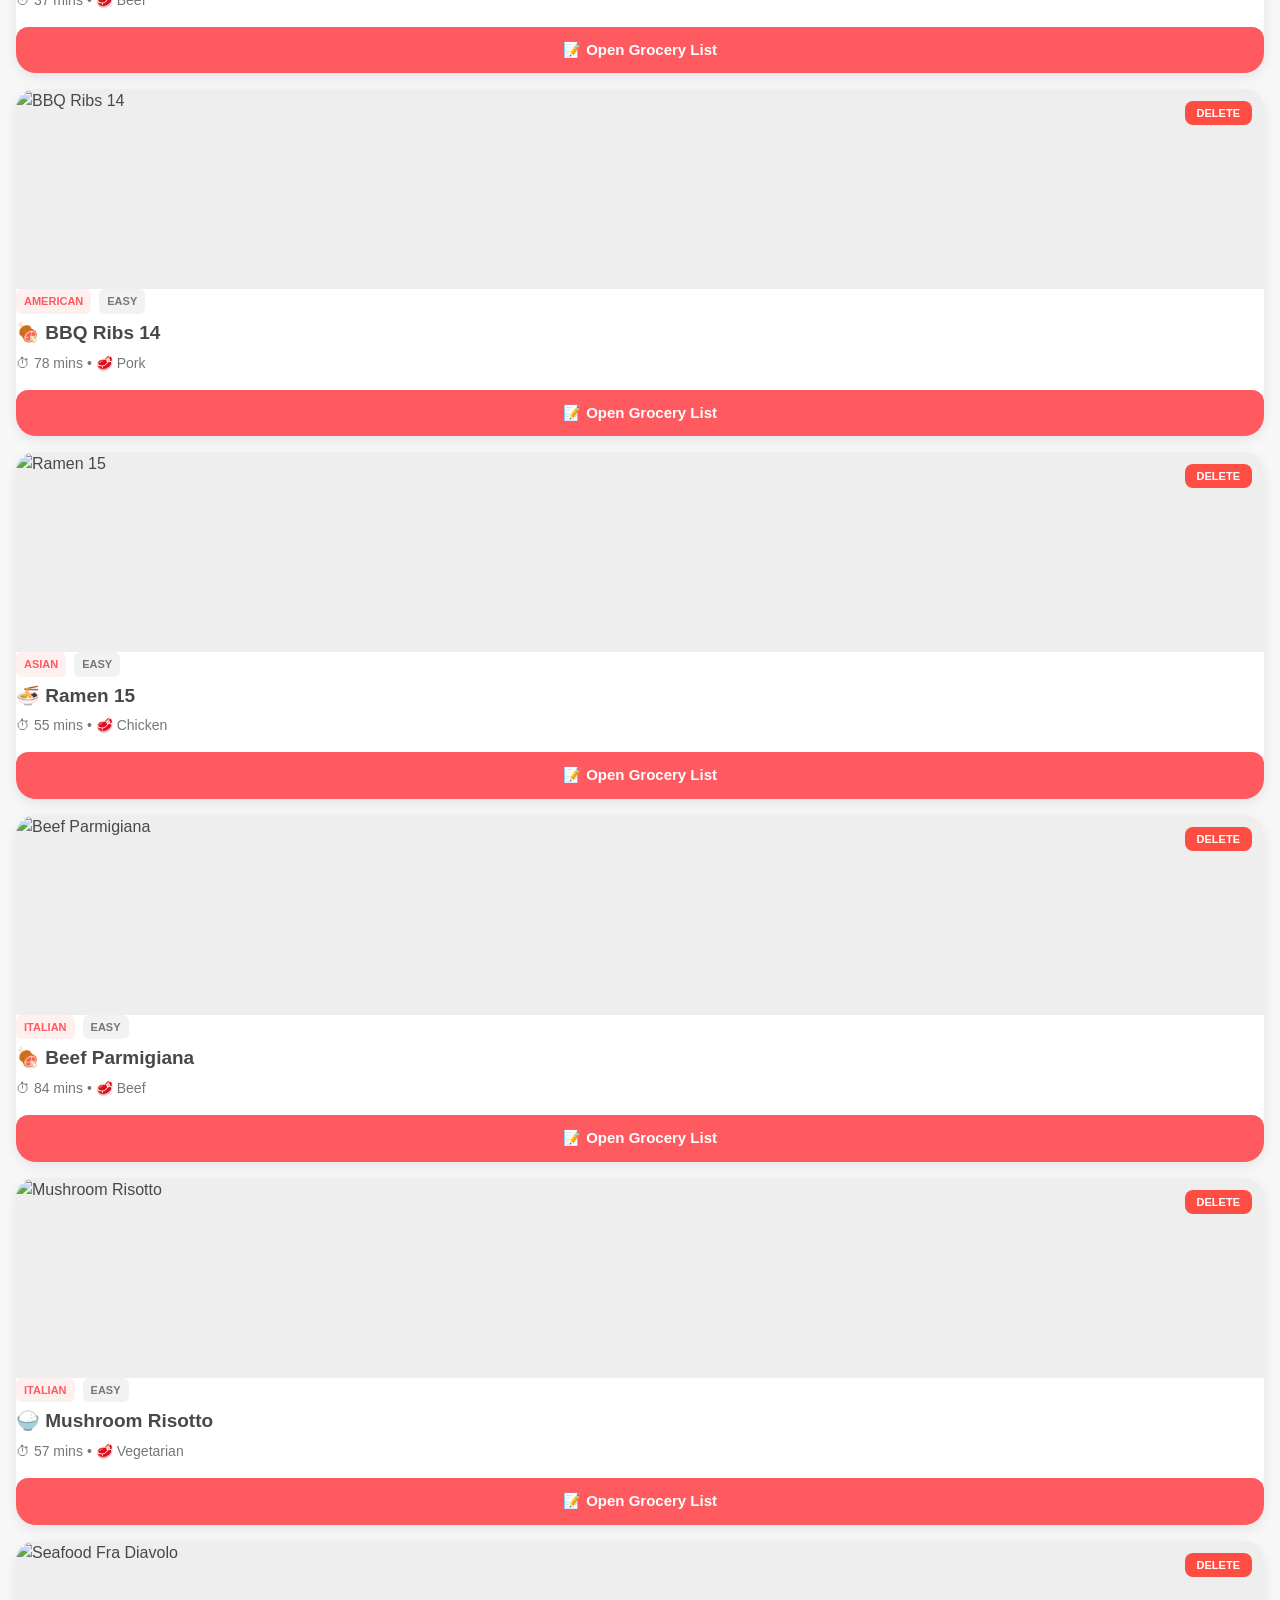
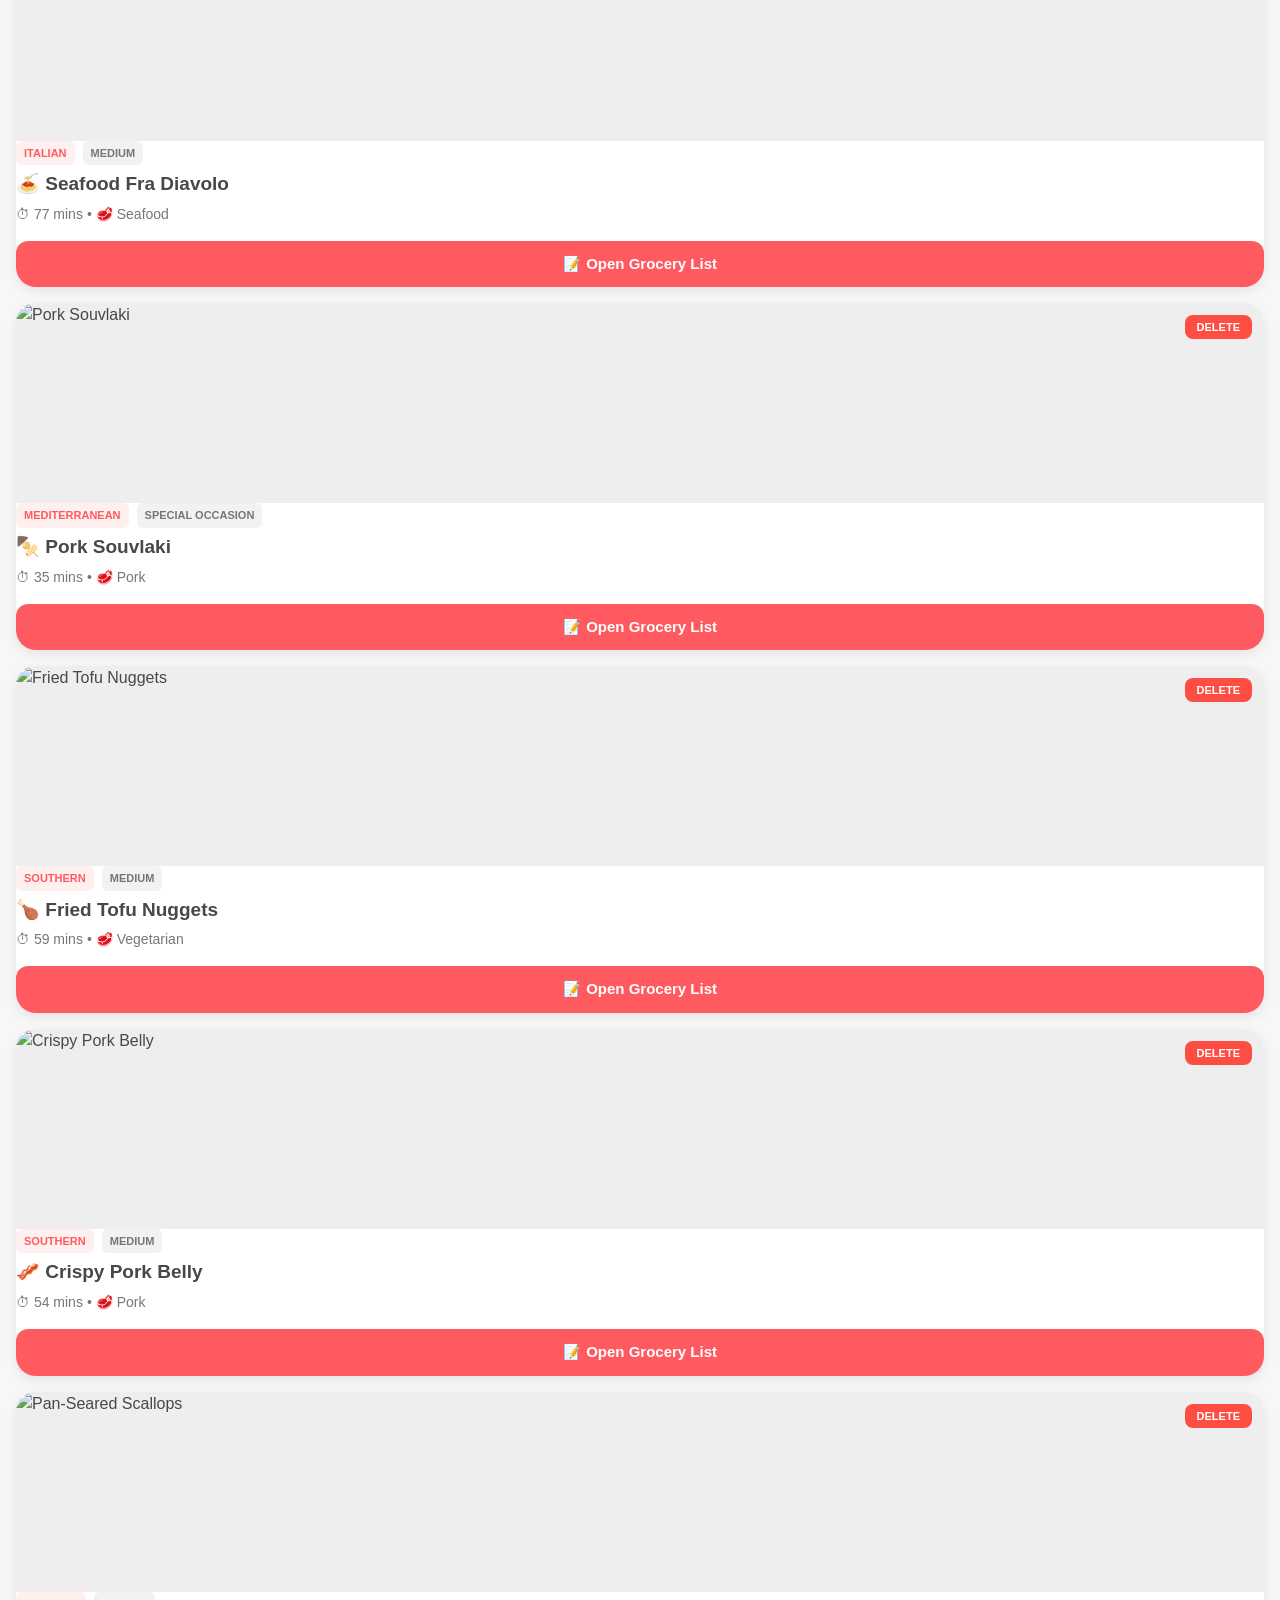
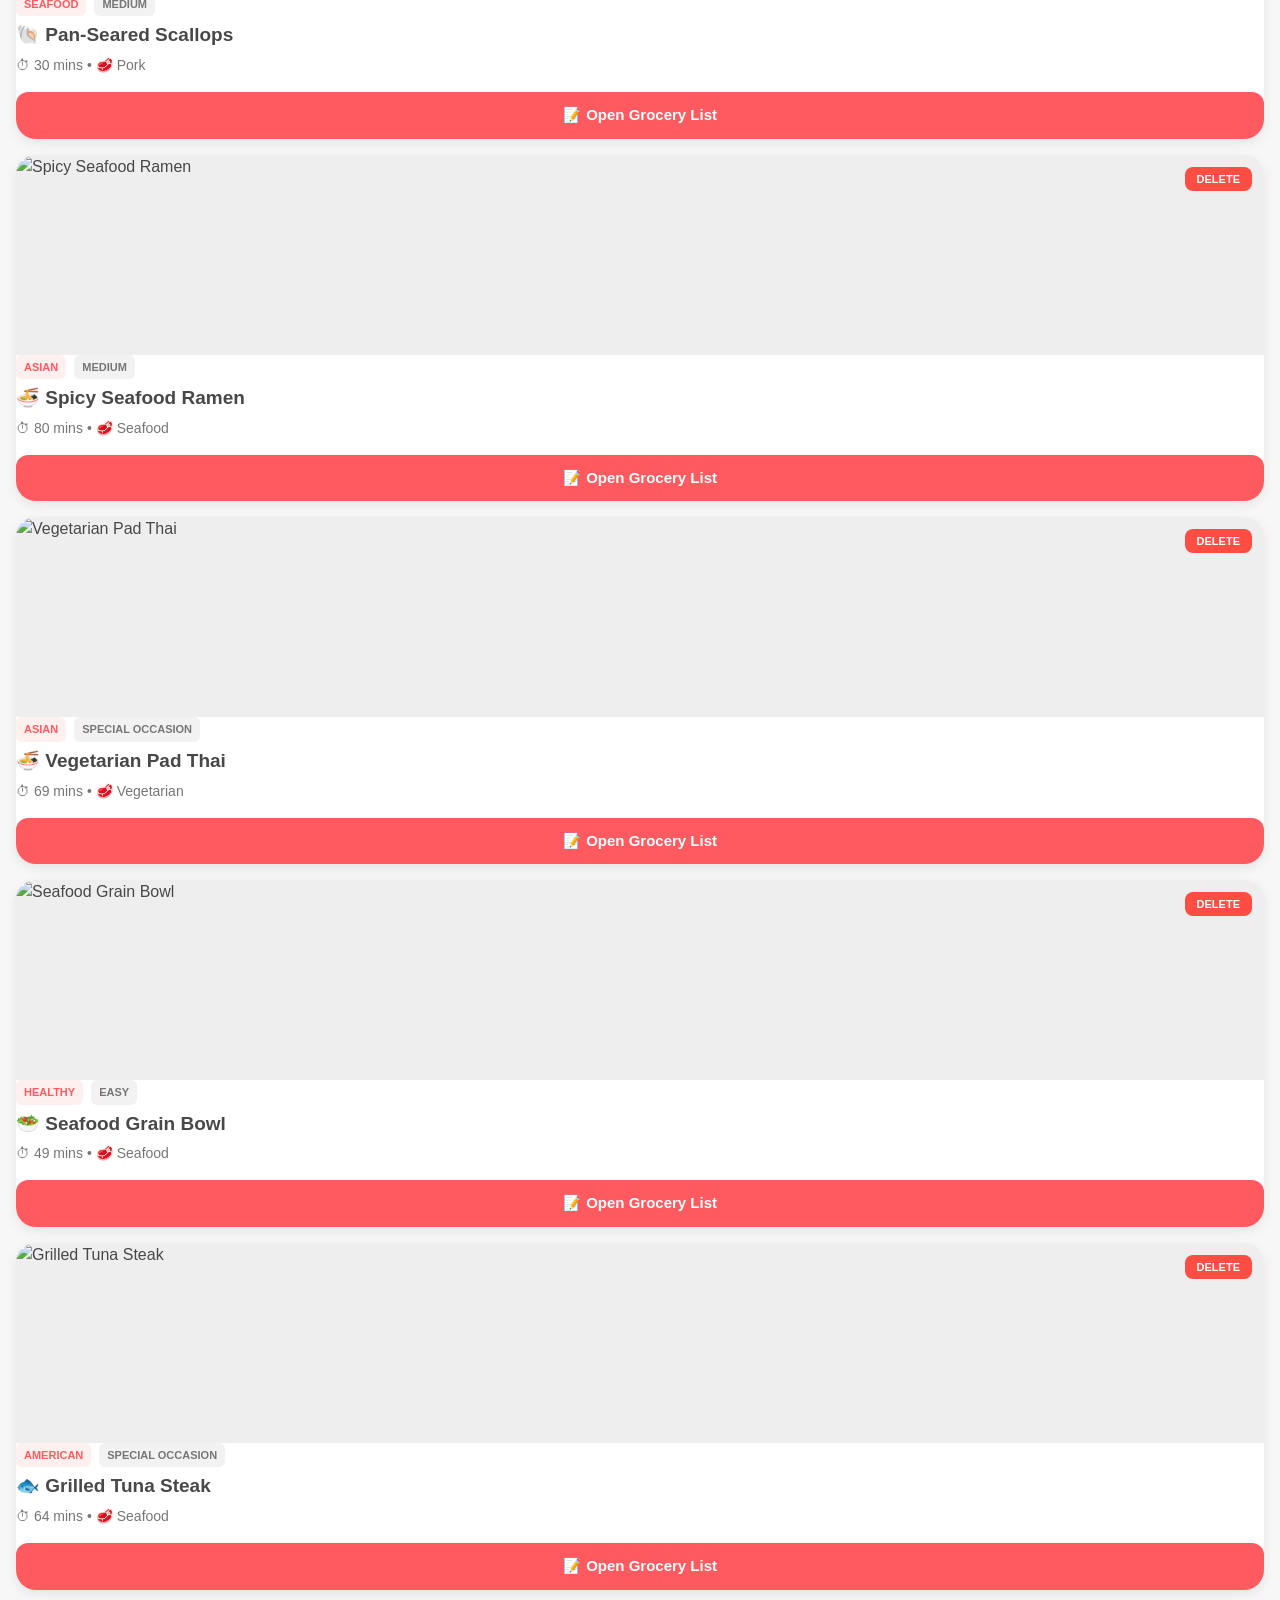
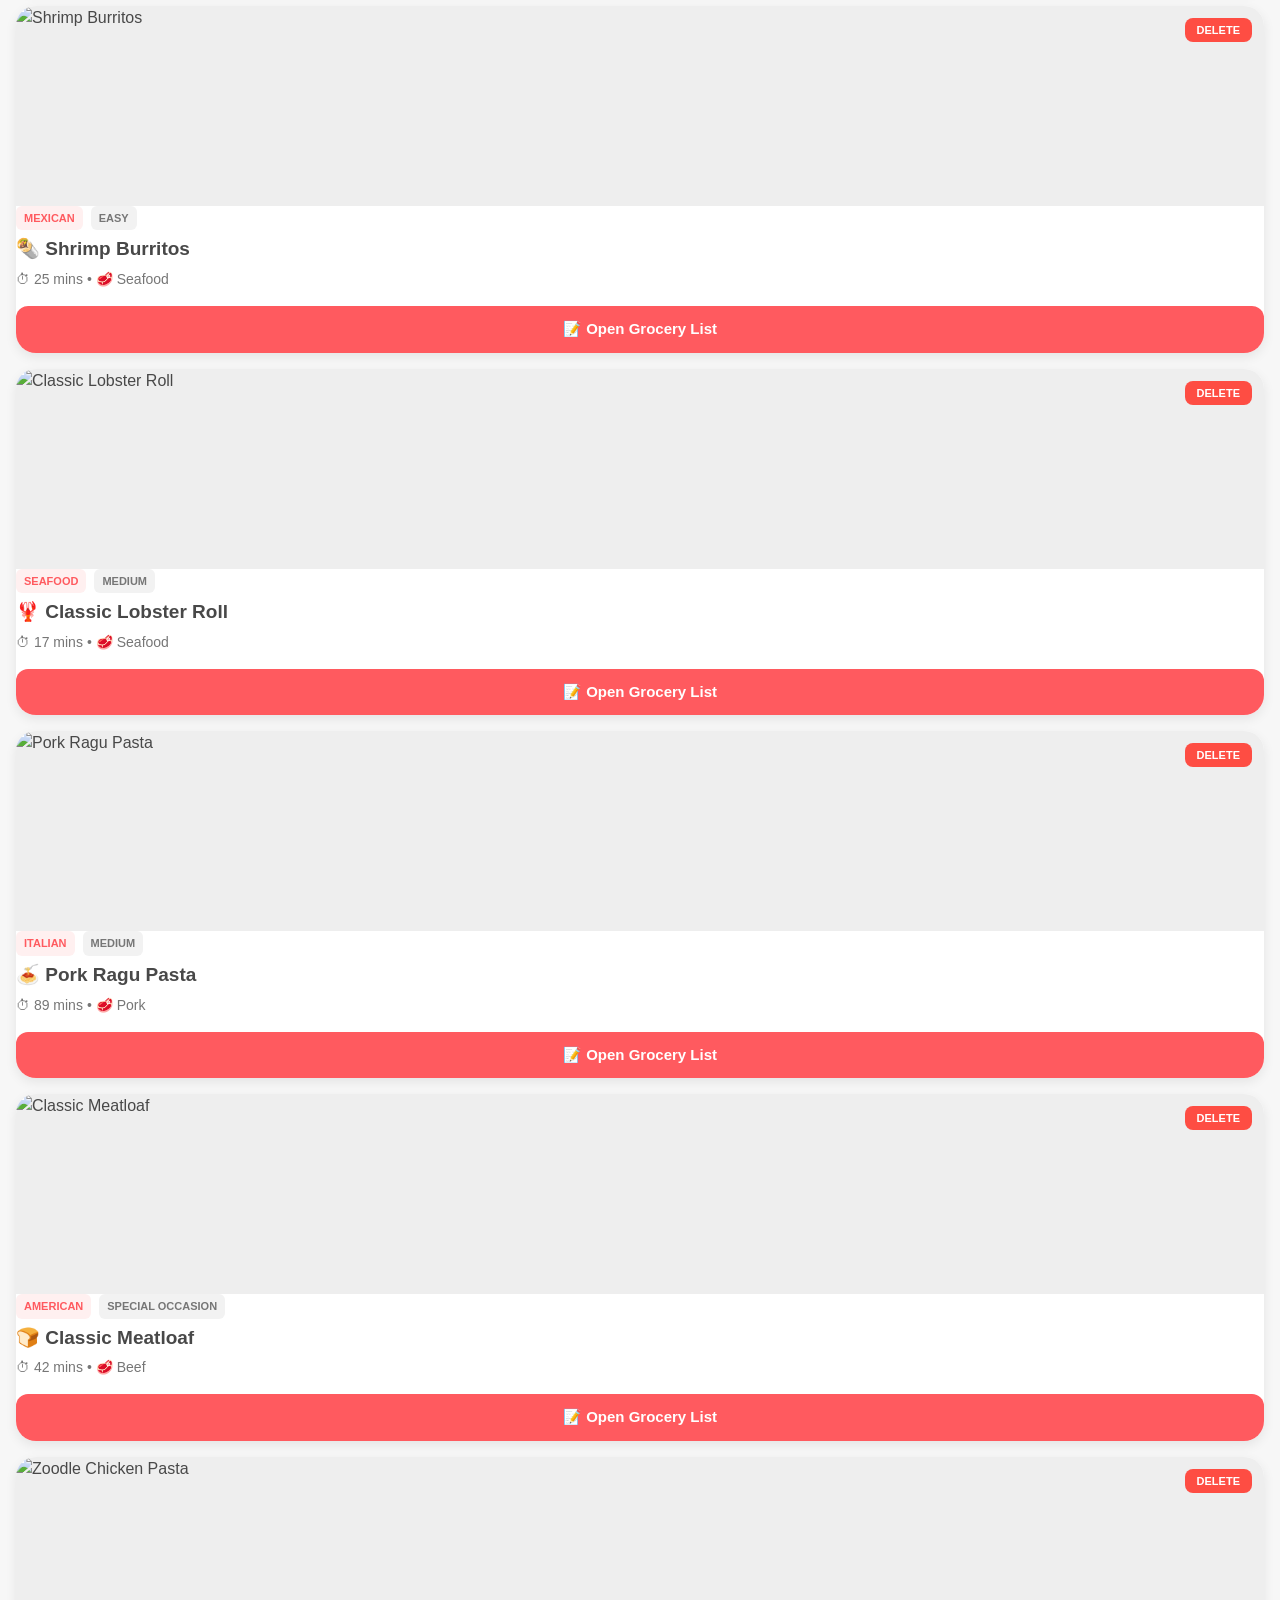
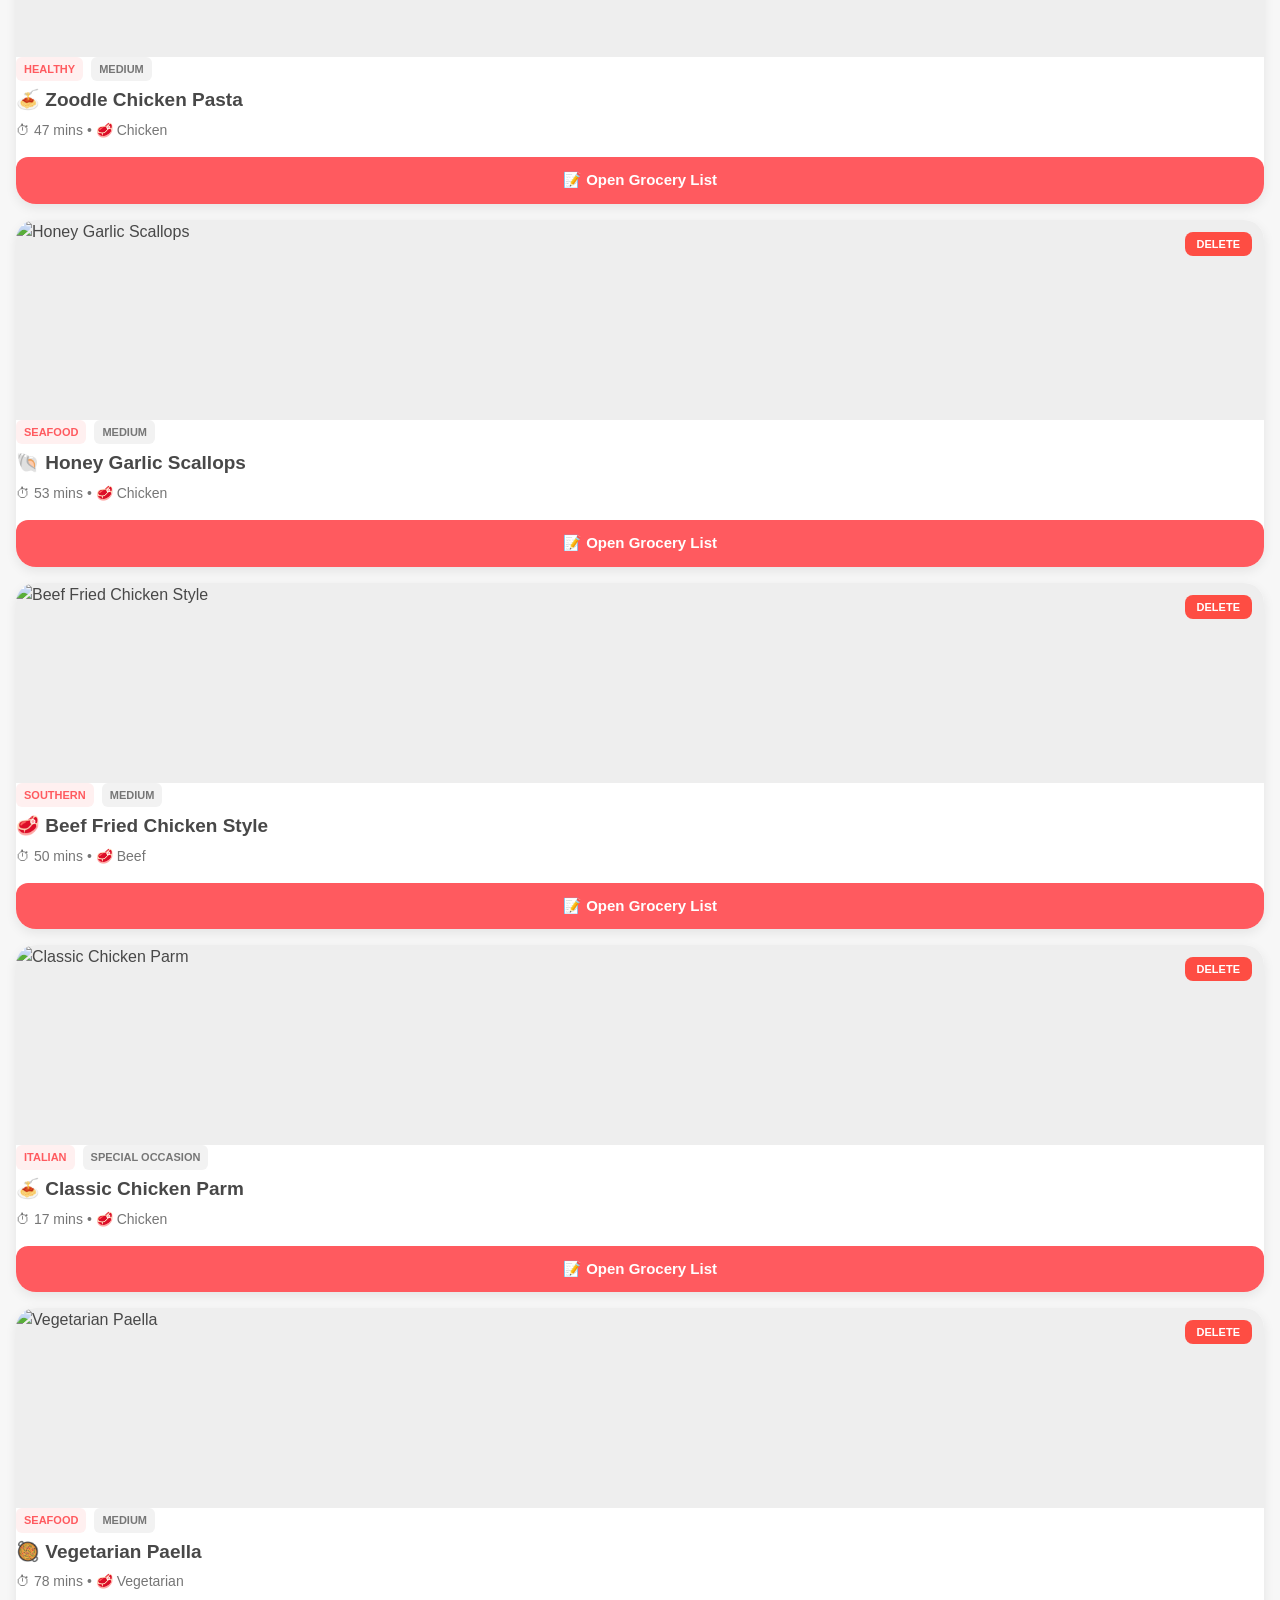
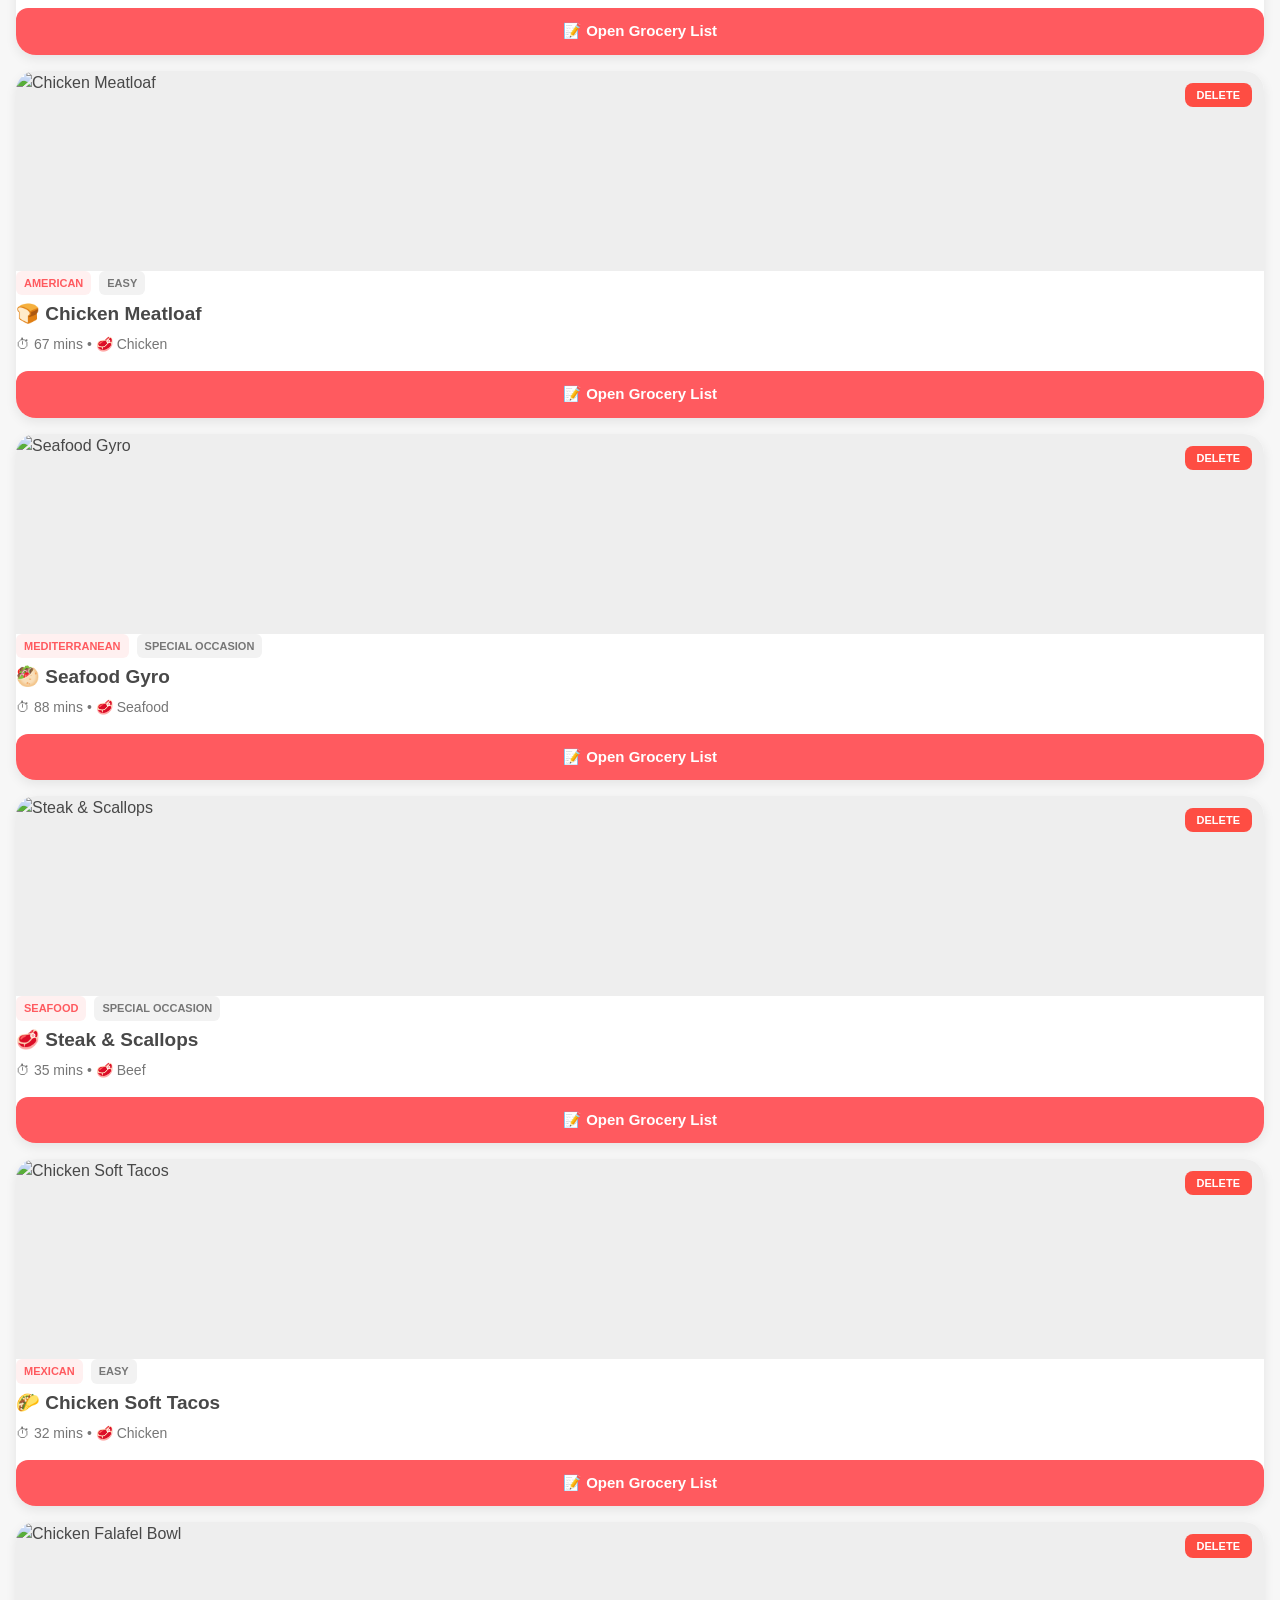
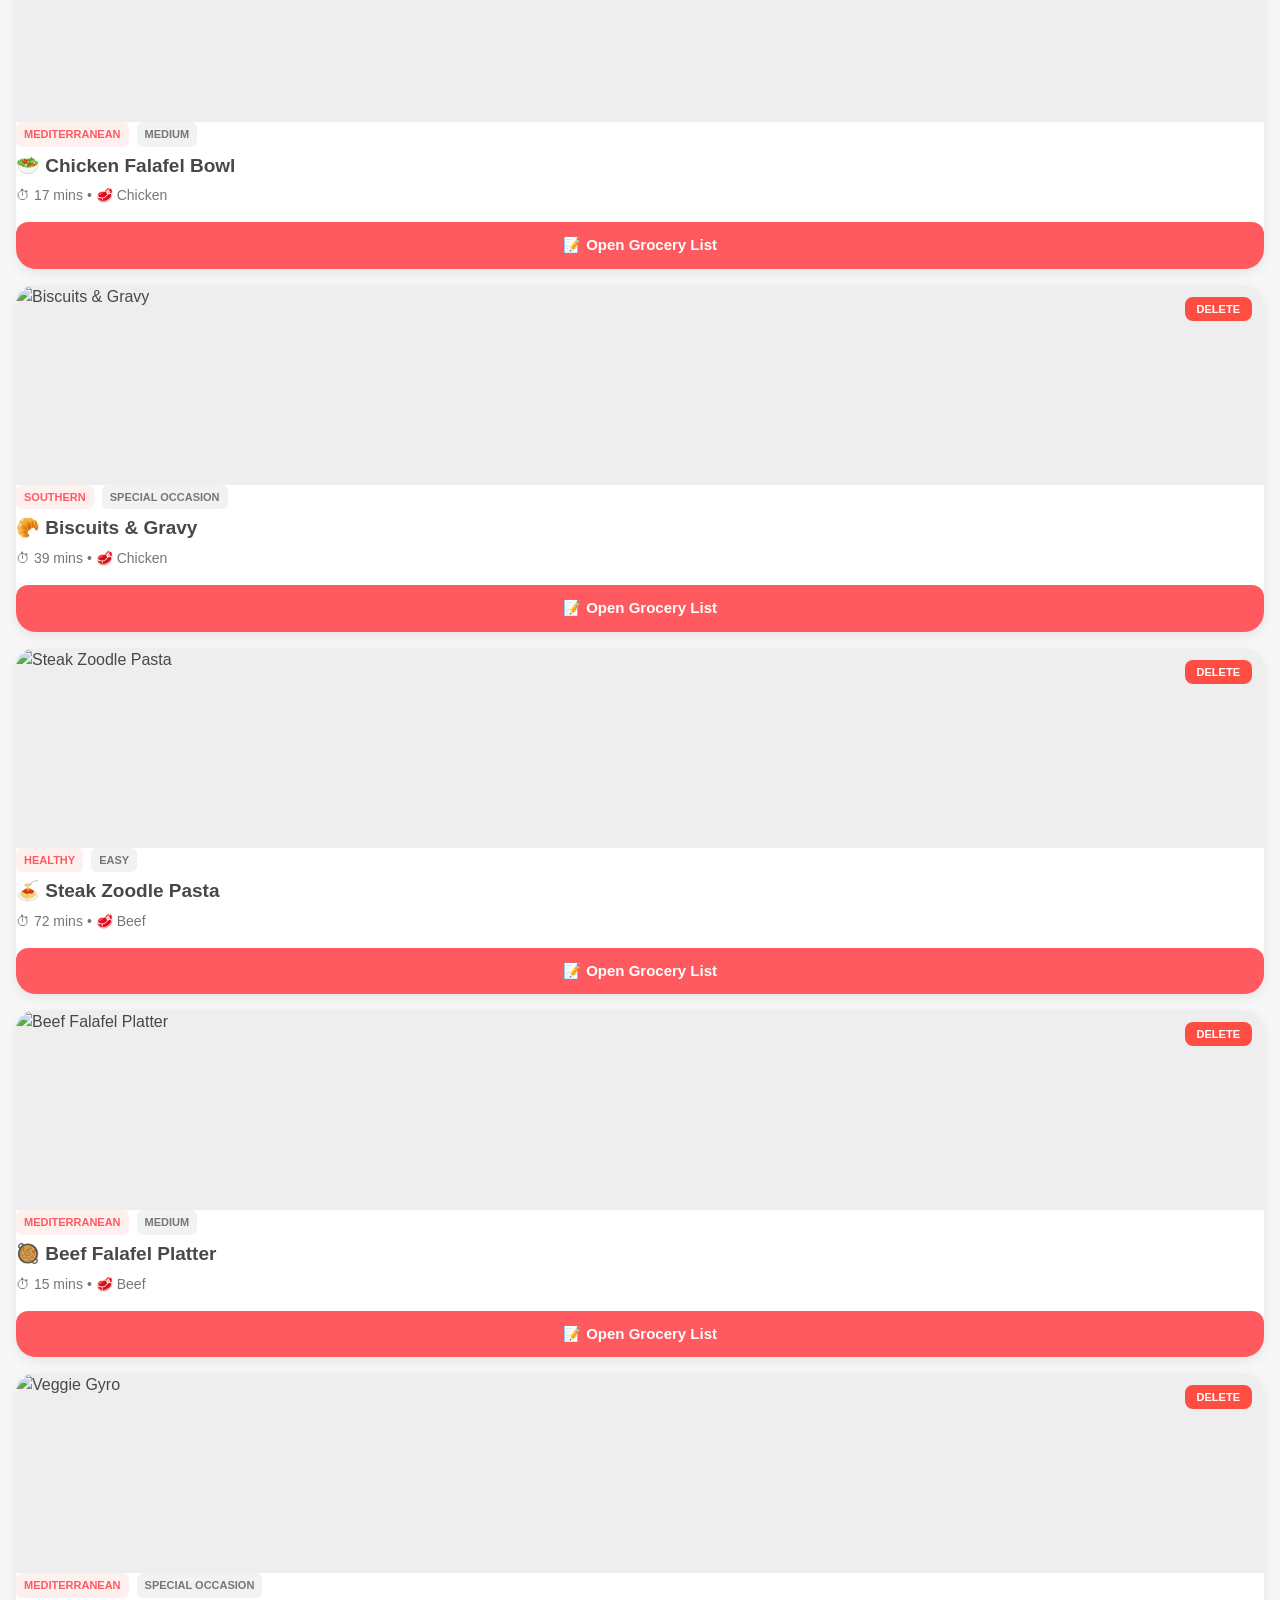
==== commit fce93e64: "Add search box next to header and implement real-time recipe searching" ====
--- a/index.html
+++ b/index.html
@@ -15,10 +15,15 @@
 
 <body>
     <header>
-        <h1>Dinner Tonight</h1>
-        <div id="item-count" style="font-size: 14px; color: var(--text-light); text-align: right;">
-            <span id="total-count">50</span> Recipes • <span id="left-count"
-                style="color: var(--primary); font-weight: bold;">50</span> Left
+        <div class="header-top">
+            <h1>Dinner Tonight</h1>
+            <div class="search-container">
+                <input type="text" id="recipe-search" placeholder="Search recipes..." oninput="handleSearch()">
+            </div>
+        </div>
+        <div id="item-count" style="font-size: 14px; color: var(--text-light); text-align: right; margin-top: 8px;">
+            <span id="total-count">60</span> Recipes • <span id="left-count"
+                style="color: var(--primary); font-weight: bold;">60</span> Left
         </div>
     </header>
 
--- a/style.css
+++ b/style.css
@@ -34,16 +34,41 @@
     z-index: 100;
     padding: calc(var(--safe-area-top) + 16px) 20px 16px;
     border-bottom: 0.5px solid rgba(0, 0, 0, 0.1);
+}
+
+.header-top {
     display: flex;
     justify-content: space-between;
     align-items: center;
+    gap: 12px;
+}
+
+.search-container {
+    flex: 1;
+    max-width: 250px;
+}
+
+#recipe-search {
+    width: 100%;
+    padding: 8px 12px;
+    border-radius: 10px;
+    border: none;
+    background: rgba(0, 0, 0, 0.05);
+    font-size: 14px;
+    outline: none;
+    transition: background 0.2s;
+}
+
+#recipe-search:focus {
+    background: rgba(0, 0, 0, 0.08);
 }
 
 h1 {
-    font-size: 24px;
+    font-size: 20px;
     font-weight: 700;
     margin: 0;
     letter-spacing: -0.5px;
+    white-space: nowrap;
 }
 
 .container {
